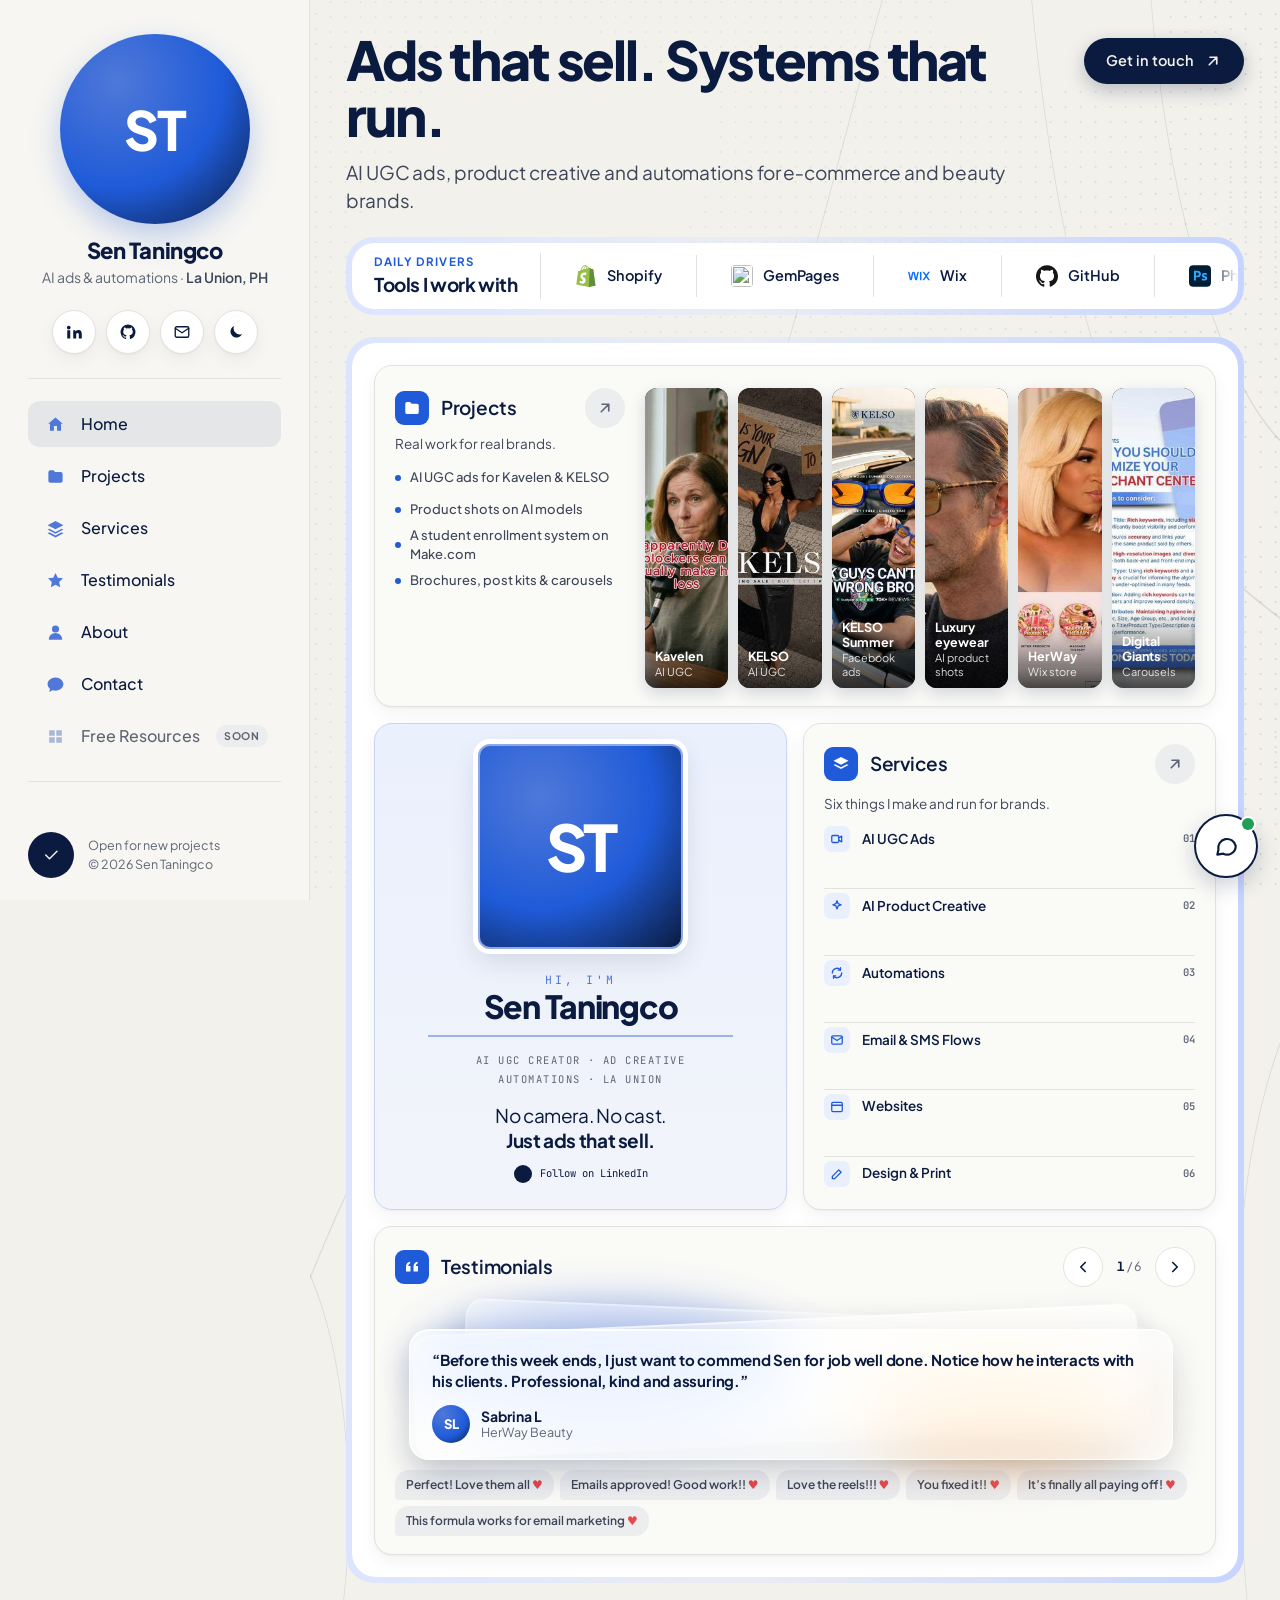
==== index.html @ 311e1f67 "Add About page with role-hat avatar - New about.html: story, five-role timeline, how I work, client " ====
<!doctype html>
<html lang="en">
<head>
  <meta charset="utf-8">
  <meta name="viewport" content="width=device-width, initial-scale=1, viewport-fit=cover">
  <title>Sen Taningco — Web Developer, Copywriter &amp; Ops for E‑commerce Brands</title>
  <meta name="description" content="Freelance web developer, copywriter and operations support in the Philippines. Shopify and Wix pages, the copy on them, and the emails, automations and systems behind them.">
  <meta property="og:title" content="Sen Taningco — Web Developer &amp; Copywriter">
  <meta property="og:description" content="The page, the words, and the systems behind them.">
  <meta property="og:type" content="website">
  <meta name="theme-color" content="#F2F1EC">
  <link rel="preconnect" href="https://fonts.googleapis.com">
  <link rel="preconnect" href="https://fonts.gstatic.com" crossorigin>
  <link href="https://fonts.googleapis.com/css2?family=Plus+Jakarta+Sans:wght@400;500;600;700;800&family=JetBrains+Mono:wght@500&display=swap" rel="stylesheet">
  <style>
    /* ================= Theme tokens ================= */
    :root {
      --bg: #F2F1EC;
      --panel: #F7F6F2;
      --card: #FAFAF7;
      --white: #FFFFFF;
      --ink: #0B1B3F;
      --body: #3D4659;
      --muted: #5F6676;
      --line: #E3E3DD;
      --chip: #ECEDEF;
      --accent: #1F5BD8;
      --accent-dark: #143E9E;
      --accent-soft: #E9EFFC;
      --glow-a: #DCE5FF;
      --glow-b: #C6D4FF;
      --green: #1E9E57;
      --deco: rgba(11,27,63,.10);
      --shadow: 0 1px 2px rgba(11,27,63,.04), 0 6px 18px rgba(11,27,63,.05);
      --font: 'Plus Jakarta Sans', system-ui, -apple-system, 'Segoe UI', sans-serif;
      --mono: 'JetBrains Mono', ui-monospace, monospace;
    }
    :root[data-theme="dark"] {
      --bg: #0D1118;
      --panel: #11161F;
      --card: #161C27;
      --white: #1B2230;
      --ink: #EEF2FA;
      --body: #C3CAD6;
      --muted: #98A0AE;
      --line: #262D3A;
      --chip: #212836;
      --accent: #6E95FF;
      --accent-dark: #A3BBFF;
      --accent-soft: #1A2440;
      --glow-a: #1A2340;
      --glow-b: #24305A;
      --deco: rgba(238,242,250,.07);
      --shadow: 0 1px 2px rgba(0,0,0,.3), 0 6px 18px rgba(0,0,0,.25);
    }
    * { box-sizing: border-box; }
    html, body { height: 100%; }
    body {
      margin: 0; background: var(--bg); color: var(--ink);
      font-family: var(--font); font-size: 14px; line-height: 1.5;
      -webkit-font-smoothing: antialiased;
    }
    a { color: var(--accent); }
    a:hover { color: var(--accent-dark); }
    h1, h2 { margin: 0; }
    button { font: inherit; color: inherit; }
    .i { width: 18px; height: 18px; flex: none; }

    /* ================= Shell ================= */
    .layout { display: grid; grid-template-columns: 310px minmax(0, 1fr); height: 100vh; height: 100dvh; }

    /* ---------- Side panel ---------- */
    .side {
      position: relative; z-index: 2; background: var(--panel); border-right: 1px solid var(--line);
      display: flex; flex-direction: column; padding: 34px 28px 22px; overflow-y: auto;
    }
    .me { text-align: center; }
    .avatar {
      width: 190px; height: 190px; margin: 0 auto 10px; border-radius: 50%; overflow: hidden;
      background: radial-gradient(circle at 50% 45%, var(--white) 0 55%, transparent 72%);
      display: grid; place-items: center; text-align: center; padding: 30px;
      font-size: 12px; color: var(--muted);
    }
    .avatar.empty { border: 1.5px dashed #B7BCC6; background: var(--accent-soft); }
    .avatar img { width: 100%; height: 100%; object-fit: contain; }
    .me .name { font-weight: 800; font-size: 22px; letter-spacing: -0.02em; }
    .me .handle { color: var(--muted); font-size: 14px; }
    .me .handle b { color: var(--body); font-weight: 600; }
    .socials { display: flex; justify-content: center; gap: 10px; margin: 22px 0 24px; }
    .icon-btn {
      width: 44px; height: 44px; border-radius: 50%; display: grid; place-items: center;
      background: var(--white); border: 1px solid var(--line); color: var(--ink); cursor: pointer;
      text-decoration: none; box-shadow: var(--shadow); transition: border-color .15s, transform .15s;
    }
    .icon-btn:hover { border-color: var(--accent); color: var(--accent); transform: translateY(-1px); }
    .nav { border-top: 1px solid var(--line); border-bottom: 1px solid var(--line); padding: 22px 0; display: flex; flex-direction: column; gap: 6px; }
    .nav a {
      display: flex; align-items: center; gap: 16px; min-height: 46px; padding: 0 18px;
      border-radius: 12px; color: var(--ink); text-decoration: none; font-weight: 500; font-size: 16px;
    }
    .nav a:hover { background: var(--chip); }
    .nav a[aria-current="page"] { background: #E5E6E8; }
    :root[data-theme="dark"] .nav a[aria-current="page"] { background: var(--chip); }
    .nav a .i { color: #4F78D9; width: 19px; height: 19px; }
    .side-foot { margin-top: auto; padding-top: 22px; display: flex; align-items: center; gap: 14px; font-size: 12.5px; color: var(--muted); }
    .side-foot .bubble { width: 46px; height: 46px; border-radius: 50%; background: var(--ink); color: var(--bg); display: grid; place-items: center; flex: none; }

    /* ---------- Main ---------- */
    .main {
      position: relative; min-width: 0; overflow: hidden;
      display: grid; grid-template-columns: minmax(0, 1fr); grid-template-rows: auto auto minmax(0, 1fr);
      row-gap: 22px; padding: 40px 64px 28px;
    }
    .deco { position: absolute; inset: 0; width: 100%; height: 100%; pointer-events: none; z-index: 0; }
    .deco path { fill: none; stroke: var(--deco); stroke-width: 1.2; }
    .main > *:not(.deco) { position: relative; z-index: 1; min-width: 0; }

    .top { display: flex; align-items: flex-start; justify-content: space-between; gap: 24px; }
    .top h1 { font-weight: 800; font-size: clamp(40px, 4.2vw, 66px); line-height: 1.04; letter-spacing: -0.04em; color: var(--ink); }
    .top p { margin: 14px 0 0; font-size: 19px; color: var(--body); letter-spacing: -0.005em; }
    .btn {
      display: inline-flex; align-items: center; gap: 10px; min-height: 46px; padding: 0 22px; flex: none; margin-top: 6px;
      border-radius: 999px; background: var(--ink); color: var(--bg); text-decoration: none; font-weight: 600; font-size: 14.5px;
      box-shadow: 0 6px 18px rgba(11,27,63,.25);
    }
    .btn:hover { background: var(--accent); color: #fff; }

    /* Glow frame used by tools strip + bento */
    .glow {
      border-radius: 28px; padding: 6px;
      background: linear-gradient(90deg, var(--glow-a) 0%, rgba(220,229,255,.35) 45%, var(--glow-b) 100%);
    }
    :root[data-theme="dark"] .glow { background: linear-gradient(90deg, var(--glow-a), var(--glow-b)); }

    /* Tools strip */
    .tools { display: flex; align-items: center; background: var(--white); border-radius: 22px; padding: 10px 0 10px 22px; min-width: 0; }
    .tools-label { flex: none; padding-right: 22px; border-right: 1px solid var(--line); }
    .tools-label small { display: block; font-size: 11.5px; font-weight: 700; letter-spacing: .1em; color: var(--accent); }
    .tools-label strong { font-size: 19px; font-weight: 700; letter-spacing: -0.02em; }
    .marquee { flex: 1; min-width: 0; overflow: hidden; mask-image: linear-gradient(90deg, transparent, #000 4%, #000 96%, transparent); }
    .track { display: flex; width: max-content; animation: slide 70s linear infinite; }
    .marquee:hover .track { animation-play-state: paused; }
    @keyframes slide { to { transform: translateX(-50%); } }
    .tool { display: flex; align-items: center; gap: 10px; padding: 10px 34px; border-right: 1px solid var(--line); font-weight: 600; font-size: 14.5px; white-space: nowrap; }
    .tool .logo { width: 22px; height: 22px; display: grid; place-items: center; flex: none; }
    .tool .logo svg, .tool .logo img { width: 22px; height: 22px; object-fit: contain; border-radius: 4px; }
    :root[data-theme="dark"] .tool .logo { background: #fff; border-radius: 6px; padding: 2px; }

    /* Bento */
    .bento-frame { min-height: 0; display: flex; }
    .bento-frame > .bento-in { flex: 1; min-height: 0; background: var(--white); border-radius: 24px; padding: 22px; }
    .bento {
      height: 100%; display: grid; gap: 16px;
      grid-template-columns: 0.92fr 1fr 1fr 1fr;
      grid-template-rows: minmax(0, 0.86fr) minmax(0, 1.14fr);
      grid-template-areas:
        "intro projects projects projects"
        "intro services clients  clients";
    }
    .card {
      min-height: 0; background: var(--card); border: 1px solid var(--line); border-radius: 18px;
      box-shadow: var(--shadow); padding: 20px 20px 18px; display: flex; flex-direction: column; overflow: hidden;
    }
    .card-head { display: flex; align-items: center; gap: 12px; }
    .card-head .ico { width: 34px; height: 34px; border-radius: 9px; background: var(--accent); color: #fff; display: grid; place-items: center; flex: none; }
    .card-head h2 { font-size: 19px; font-weight: 600; letter-spacing: -0.015em; }
    .card .sub { margin: 10px 0 0; color: var(--body); font-size: 13.5px; }

    /* Intro card */
    .intro {
      grid-area: intro; position: relative; align-items: center; justify-content: flex-end; text-align: center;
      background: linear-gradient(180deg, #EAF0FD 0%, #EEF2FB 55%, #F2F4FA 100%); border-color: #C9D5F2; padding-bottom: 26px;
    }
    :root[data-theme="dark"] .intro { background: linear-gradient(180deg, #19223A, #151B28); border-color: #2A3555; }
    .play {
      position: absolute; top: 16px; left: 16px; display: inline-flex; align-items: center; gap: 7px;
      background: #0B1B3F; color: #fff; border: 0; border-radius: 999px; padding: 7px 13px; font-size: 13px; font-weight: 700; cursor: pointer;
      box-shadow: 0 4px 12px rgba(11,27,63,.25);
    }
    .photo {
      width: min(66%, 205px); aspect-ratio: 1 / 1; margin: auto 0 22px; border-radius: 12px;
      border: 2px solid #8FA9E8; box-shadow: 0 0 0 5px #fff, 0 10px 28px rgba(11,27,63,.14);
      background: #E4E7EE; display: grid; place-items: center; padding: 12px; font-size: 12px; color: var(--muted); overflow: hidden;
    }
    .photo img { width: 100%; height: 100%; object-fit: cover; }
    .hi { font-family: var(--mono); font-size: 11.5px; letter-spacing: .28em; color: #4F78D9; }
    .intro .big { margin-top: 2px; font-weight: 800; font-size: clamp(28px, 2.5vw, 40px); letter-spacing: -0.04em; line-height: 1.05; }
    .rule { width: 82%; height: 2px; background: #9CB3EA; margin: 12px 0 14px; }
    .roles { font-family: var(--mono); font-size: 10.5px; letter-spacing: .14em; color: var(--muted); line-height: 1.8; }
    .tag { margin-top: 14px; font-size: 19px; line-height: 1.3; letter-spacing: -0.02em; }
    .tag b { font-weight: 700; }
    .sig { margin-top: 12px; display: flex; align-items: center; gap: 8px; font-family: var(--mono); font-size: 10.5px; color: var(--body); }
    .sig span { width: 18px; height: 18px; border-radius: 50%; background: var(--ink); }

    /* Projects */
    .projects { grid-area: projects; }
    .projects .row { flex: 1; min-height: 0; display: grid; grid-template-columns: minmax(0, 1fr) minmax(0, 1fr); gap: 20px; margin-top: 2px; }
    .stack { position: relative; min-height: 0; display: flex; flex-direction: column; gap: 8px; }
    .dots { display: flex; gap: 4px; }
    .dots i { width: 5px; height: 5px; border-radius: 50%; background: #CFD3DA; }
    .dots i.on { background: var(--accent); }
    .shot {
      flex: 1; min-height: 0; border-radius: 10px; overflow: hidden; display: grid; place-items: center; text-align: center;
      padding: 12px; font-size: 12px; box-shadow: 0 6px 18px rgba(11,27,63,.18);
      background: #0F1218; color: #A9B0BC;
    }
    .shot img { width: 100%; height: 100%; object-fit: cover; }
    .shot-under { height: 26px; border-radius: 8px; border: 1px solid var(--line); background: var(--white); }
    .proj-list { display: flex; flex-direction: column; gap: 7px; margin-top: 14px; }
    .proj-list span { display: flex; align-items: center; gap: 9px; font-size: 13px; font-weight: 500; color: var(--body); }
    .proj-list span::before { content: ""; width: 6px; height: 6px; border-radius: 50%; background: var(--accent); flex: none; }

    /* Creative (chips) */
    .creative { grid-area: creative; }
    .chips { margin: auto 0 4px; display: flex; flex-wrap: wrap; gap: 8px; }
    .chip { display: inline-flex; align-items: center; gap: 7px; padding: 7px 12px; border-radius: 999px; background: var(--white); border: 1px solid var(--line); font-size: 12.5px; font-weight: 600; box-shadow: var(--shadow); }
    .chip .d { width: 7px; height: 7px; border-radius: 50%; background: var(--green); }
    .chip .d.off { background: #B5BAC4; }

    /* Credentials */
    .creds { grid-area: creds; }
    .badge-wrap { flex: 1; min-height: 0; display: flex; flex-direction: column; align-items: center; justify-content: center; gap: 14px; }
    .medal {
      width: 112px; height: 112px; border-radius: 50%; background: var(--white);
      box-shadow: 0 0 0 1px var(--line), 0 10px 26px rgba(11,27,63,.12);
      display: grid; place-items: center; text-align: center; line-height: 1;
    }
    .medal-in { width: 74px; height: 74px; border-radius: 50%; display: grid; place-items: center; background: conic-gradient(#1F5BD8, #3FB6E8, #1F5BD8); color: #fff; }
    .medal-in strong { display: block; font-size: 24px; font-weight: 800; }
    .medal-in small { display: block; font-size: 8.5px; font-weight: 700; letter-spacing: .1em; margin-top: 3px; }
    .pill { display: inline-flex; align-items: center; gap: 8px; background: #0B1B3F; color: #fff; border-radius: 999px; padding: 7px 16px; font-size: 12.5px; font-weight: 700; }
    .pill::before { content: ""; width: 9px; height: 9px; border-radius: 50%; background: var(--accent); box-shadow: 0 0 0 2px #fff; }

    /* Services */
    .services { grid-area: services; }
    .svc { list-style: none; margin: 8px 0 0; padding: 0; flex: 1; min-height: 0; display: flex; flex-direction: column; justify-content: space-between; }
    .svc li { display: flex; align-items: center; gap: 12px; padding: 5px 0; border-top: 1px solid var(--line); font-weight: 600; font-size: 13.5px; }
    .svc li:first-child { border-top: 0; }
    .svc li .n { margin-left: auto; font-family: var(--mono); font-size: 10.5px; color: var(--muted); }
    .svc li .s { width: 26px; height: 26px; border-radius: 7px; background: var(--accent-soft); color: var(--accent); display: grid; place-items: center; flex: none; }
    .svc li .s svg { width: 14px; height: 14px; }

    /* Testimonials */
    .clients { grid-area: clients; }
    .t-list { margin-top: 12px; display: flex; flex-direction: column; gap: 10px; }
    .t { background: var(--white); border: 1px solid var(--line); border-radius: 12px; padding: 11px 13px; box-shadow: var(--shadow); }
    .t strong { display: flex; align-items: center; gap: 8px; font-size: 13.5px; }
    .t strong i { width: 18px; height: 18px; border-radius: 50%; background: var(--chip); font-style: normal; font-size: 10px; display: grid; place-items: center; color: var(--muted); }
    .t p { margin: 3px 0 0; font-size: 12.5px; color: var(--body); }
    .t em { display: block; margin-top: 3px; font-style: normal; font-size: 12px; font-weight: 600; color: var(--accent); }

    /* Floating chat bubble */
    .float {
      position: fixed; right: 22px; bottom: 22px; z-index: 5; width: 64px; height: 64px; border-radius: 50%;
      background: var(--white); border: 2px solid var(--ink); display: grid; place-items: center;
      font-size: 10px; color: var(--muted); text-decoration: none; box-shadow: 0 8px 22px rgba(11,27,63,.2);
    }
    .float::after { content: ""; position: absolute; top: 2px; right: 2px; width: 12px; height: 12px; border-radius: 50%; background: var(--green); box-shadow: 0 0 0 2px var(--white); }
    .float:hover { transform: translateY(-2px); }

    /* ================= Responsive ================= */
    @media (max-height: 820px), (max-width: 1280px) {
      .layout { height: auto; min-height: 100vh; }
      .side { position: sticky; top: 0; height: 100vh; }
      .main { overflow: visible; padding: 32px 36px 40px; }
      .bento { height: auto; grid-template-rows: auto auto; }
      .card { min-height: 280px; }
    }
    @media (max-width: 1280px) {
      .bento {
        grid-template-columns: repeat(2, minmax(0, 1fr));
        grid-template-areas: "projects projects" "intro services" "clients clients";
      }
    }
    @media (max-width: 860px) {
      .layout { grid-template-columns: minmax(0, 1fr); }
      .side { position: static; height: auto; border-right: 0; border-bottom: 1px solid var(--line); padding: 24px 16px; }
      .avatar { width: 130px; height: 130px; }
      .nav { flex-direction: row; overflow-x: auto; scrollbar-width: none; padding: 12px 0; }
      .nav a { flex: none; font-size: 14.5px; }
      .side-foot { display: none; }
      .main { padding: 24px 16px 100px; }
      .top { flex-direction: column; }
      .tools { flex-direction: column; align-items: stretch; padding: 14px; }
      .tools-label { border-right: 0; padding: 0 0 8px; }
      .bento-frame > .bento-in { padding: 12px; }
      .bento { grid-template-columns: minmax(0, 1fr); grid-template-areas: "intro" "projects" "services" "clients"; }
      .projects .row { grid-template-columns: minmax(0, 1fr); }
      .stack { height: 210px; }
    }
    @media (prefers-reduced-motion: reduce) {
      .track { animation: none; }
      .icon-btn, .float { transition: none; }
    }

    /* ---- Homepage refresh: monogram, real previews, real quotes ---- */
    .avatar.mono { display: grid; place-items: center; padding: 0; border: 0; font-size: 54px; font-weight: 800; letter-spacing: -0.04em; color: #fff;
      background: radial-gradient(circle at 30% 25%, #4F78D9, #1F5BD8 55%, #0B1B3F); box-shadow: 0 12px 30px rgba(31,91,216,.28); }
    .photo.mono { display: grid; place-items: center; padding: 0; background: radial-gradient(circle at 30% 25%, #4F78D9, #1F5BD8 55%, #0B1B3F); border-color: #8FA9E8; }
    .photo.mono span { font-size: clamp(54px, 5vw, 84px); font-weight: 800; letter-spacing: -0.05em; color: #fff; }
    .float { color: var(--ink); }
    .svc li { padding: 0; }
    .svc li a { display: flex; align-items: center; gap: 12px; width: 100%; min-height: 34px; color: inherit; text-decoration: none; }
    .svc li a:hover { color: var(--accent); }
    .services .card-head .card-go, .clients .card-head .card-go { margin-left: auto; }
    .q-rot { display: grid; flex: 1; margin-top: 12px; }
    .q { grid-area: 1 / 1; margin: 0; opacity: 0; transform: translateY(6px); transition: opacity .5s ease, transform .5s ease; pointer-events: none; }
    .q.is-on { opacity: 1; transform: none; pointer-events: auto; }
    .q p { margin: 0; font-size: clamp(15px, 1.15vw, 19px); font-weight: 700; line-height: 1.35; letter-spacing: -0.015em; color: var(--ink); }
    .q-foot { display: flex; align-items: center; justify-content: space-between; gap: 10px; margin-top: 8px; }
    .q-dots { display: flex; gap: 2px; }
    .qd { width: 24px; height: 24px; border: 0; padding: 0; background: none; cursor: pointer; display: grid; place-items: center; }
    .qd::before { content: ""; width: 7px; height: 7px; border-radius: 50%; background: #CFD3DA; transition: background .2s, width .2s; }
    .qd.on::before { width: 18px; border-radius: 4px; background: var(--accent); }
    .q-src { font-size: 11.5px; color: var(--muted); }
    .bubbles { display: flex; flex-wrap: wrap; gap: 6px; margin-top: 10px; }
    .bub { font-size: 12px; font-weight: 600; padding: 6px 11px; border-radius: 14px 14px 14px 4px; background: var(--chip); color: var(--body); }
    .bub::after { content: " ♥"; color: #E5484D; }
    .qd { width: 32px; height: 32px; }
    @media (max-width: 1024px), (pointer: coarse) { .proj-text .proj-list a { min-height: 40px !important; } }

    a.sig { text-decoration: none; color: inherit; }
    a.sig:hover { color: var(--accent); }
    /* ---- Nav: work-in-progress items ---- */
    .nav .wip { display: flex; align-items: center; gap: 16px; min-height: 46px; padding: 0 18px; border-radius: 12px; font-weight: 500; font-size: 16px; color: var(--muted); cursor: default; white-space: nowrap; }
    .nav .wip .i { color: #A9B6D6; width: 19px; height: 19px; }
    .nav .wip em { margin-left: auto; font-style: normal; font-size: 10.5px; font-weight: 700; letter-spacing: .06em; text-transform: uppercase; padding: 3px 8px; border-radius: 999px; background: var(--chip); color: var(--muted); }
    @media (max-width: 860px) { .nav .wip { flex: none; font-size: 14.5px; gap: 10px; } .nav .wip em { margin-left: 4px; } }

    /* ---- Testimonials: stacked glass panels ---- */
    .tstack { position: relative; flex: 1; margin-top: 14px; padding: 28px 22px 0 14px; isolation: isolate; }
    .tblob { position: absolute; z-index: -1; border-radius: 50%; filter: blur(24px); opacity: .7; pointer-events: none; transition: transform 1.2s cubic-bezier(.2,.7,.2,1); }
    .tblob.a { width: 46%; height: 70%; left: 4%; top: 6%; background: #4F78D9; }
    .tblob.b { width: 36%; height: 60%; right: 6%; bottom: 0; background: #F2A65A; }
    .tg-deck { display: grid; }
    .tg {
      grid-area: 1 / 1; margin: 0; display: flex; flex-direction: column; justify-content: space-between; gap: 14px;
      padding: 20px 22px 16px; border-radius: 20px;
      background: rgba(255,255,255,.58); -webkit-backdrop-filter: blur(16px) saturate(1.5); backdrop-filter: blur(16px) saturate(1.5);
      border: 1px solid rgba(255,255,255,.85); box-shadow: 0 1px 0 rgba(255,255,255,.9) inset, 0 14px 34px rgba(11,27,63,.14);
      transform-origin: 50% 100%; will-change: transform, opacity;
      transition: transform .7s cubic-bezier(.2,.75,.2,1), opacity .55s ease, filter .55s ease;
      opacity: 0; pointer-events: none; transform: translate(0, -46px) scale(.84);
    }
    .tg[data-pos="0"] { opacity: 1; pointer-events: auto; transform: none; z-index: 4; }
    .tg[data-pos="1"] { opacity: .9; transform: translate(-12px, -16px) rotate(-2.6deg) scale(.95); z-index: 3; filter: saturate(.9); }
    .tg[data-pos="2"] { opacity: .65; transform: translate(14px, -30px) rotate(2.4deg) scale(.9); z-index: 2; filter: saturate(.8); }
    .tg[data-pos="out"] { opacity: 0; transform: translate(70%, 18px) rotate(9deg) scale(.96); z-index: 5; }
    .tg[data-pos="in"]  { opacity: 0; transform: translate(-70%, 18px) rotate(-9deg) scale(.96); z-index: 5; transition: none; }
    .tg > * { transition: opacity .45s ease .15s; }
    .tg:not([data-pos="0"]) > * { opacity: 0; transition-delay: 0s; }
    .tg blockquote { margin: 0; }
    .tg blockquote p { margin: 0; font-size: clamp(15px, 1.12vw, 18.5px); font-weight: 700; line-height: 1.38; letter-spacing: -0.015em; color: var(--ink); }
    .tg figcaption { display: flex; align-items: center; gap: 11px; }
    .tg-av { width: 38px; height: 38px; border-radius: 50%; flex: none; display: grid; place-items: center; font-size: 13px; font-weight: 800; color: #fff; background: radial-gradient(circle at 30% 25%, #4F78D9, #1F5BD8 60%, #0B1B3F); }
    .tg-who { display: flex; flex-direction: column; line-height: 1.25; min-width: 0; }
    .tg-who b { font-size: 14px; color: var(--ink); }
    .tg-who span { font-size: 12.5px; color: var(--muted); }
    .tg-nav { display: flex; align-items: center; gap: 4px; margin-left: auto; }
    @media (min-width: 1281px) and (min-height: 821px) {
      .clients .bubbles { display: none; }
      .services .sub { display: none; }
      .services .svc { margin-top: 10px; }
      .svc li a { min-height: 32px; }
    }
    @media (max-width: 480px) { .tg-count { display: none; } .clients .card-head h2 { font-size: 19px; } }
    .tg-btn { width: 40px; height: 40px; border-radius: 50%; border: 1px solid var(--line); background: var(--white); color: var(--ink); display: grid; place-items: center; cursor: pointer; transition: background .2s, color .2s, border-color .2s; }
    .tg-btn:hover { background: var(--ink); color: var(--bg); border-color: var(--ink); }
    .tg-count { min-width: 44px; text-align: center; font-size: 12.5px; color: var(--muted); font-variant-numeric: tabular-nums; }
    .tg-count b { color: var(--ink); }
    :root[data-theme="dark"] .tg { background: rgba(32,39,54,.55); border-color: rgba(255,255,255,.12); box-shadow: 0 1px 0 rgba(255,255,255,.06) inset, 0 14px 34px rgba(0,0,0,.4); }
    :root[data-theme="dark"] .tblob { opacity: .4; }
    @media (max-width: 860px) { .tstack { padding: 28px 14px 4px 10px; } .tg { padding: 18px 18px 14px; } }
    @media (prefers-reduced-motion: reduce) { .tg, .tblob { transition: opacity .2s ease; } }

    /* Projects preview card */
    .proj-list a { display: flex; align-items: center; gap: 9px; min-height: 32px; font-size: 13px; font-weight: 500; color: var(--body); text-decoration: none; }
    .proj-list { gap: 0 !important; margin-top: 8px !important; }
    .card-go { width: 40px !important; height: 40px !important; }
    .proj-list a::before { content: ""; width: 6px; height: 6px; border-radius: 50%; background: var(--accent); flex: none; }
    .proj-list a:hover { color: var(--accent); }
    .card-go { margin-left: auto; width: 34px; height: 34px; border-radius: 50%; display: grid; place-items: center; color: var(--muted); background: var(--chip); }
    .card-go:hover { color: #fff; background: var(--accent); }
    a.shot { position: relative; text-decoration: none; }
    .shot .slide { position: absolute; inset: 0; display: grid; place-items: center; padding: 12px; text-align: center; opacity: 0; transition: opacity .5s ease; }
    .shot .slide.is-on { opacity: 1; }
    .shot .slide img { width: 100%; height: 100%; object-fit: cover; }
    .shot .slide:has(img) { padding: 0; }
    .projects .row { grid-template-columns: minmax(230px, .75fr) minmax(0, 2.25fr) !important; }
    .pv-strip { display: flex; gap: 10px; min-height: 0; height: 100%; }
    .proj-text .proj-list a { min-height: 32px !important; }
    @media (max-width: 1024px), (pointer: coarse) { .proj-text .proj-list a { min-height: 40px !important; } }
    .proj-text .sub { margin-top: 6px; }
    .pv-tile { position: relative; flex: 1 1 0; min-width: 0; border-radius: 12px; overflow: hidden; background: #0F1218; box-shadow: 0 6px 16px rgba(11,27,63,.16); transition: transform .25s ease, box-shadow .25s ease; }
    .pv-tile img { width: 100%; height: 100%; object-fit: cover; display: block; }
    .pv-tile span { position: absolute; left: 0; right: 0; bottom: 0; padding: 22px 10px 9px; font-size: 11px; color: rgba(255,255,255,.85); background: linear-gradient(transparent, rgba(0,0,0,.72)); line-height: 1.25; }
    .pv-tile b { display: block; font-size: 12.5px; color: #fff; }
    .pv-tile:hover { transform: translateY(-3px); box-shadow: 0 0 0 2px var(--accent), 0 10px 22px rgba(11,27,63,.22); }
    @media (max-width: 1280px) { .pv-strip { height: 300px; } }
    @media (max-width: 860px) {
      .projects .row { grid-template-columns: minmax(0, 1fr) !important; }
      .pv-strip { height: 240px; overflow-x: auto; scroll-snap-type: x mandatory; scrollbar-width: none; }
      .pv-tile { flex: 0 0 135px; scroll-snap-align: start; }
    }
  </style>
</head>
<body>
<canvas id="field" aria-hidden="true"></canvas>
<style>
  #field { position: fixed; inset: 0; width: 100vw; height: 100vh; z-index: 0; pointer-events: none; }
  .layout { position: relative; z-index: 1; }
</style>
<script>
  (function () {
    const cv = document.getElementById('field'); if (!cv) return;
    const ctx = cv.getContext('2d');
    const CH = ' .·:-=+*#%@';
    const CELL = 15, R = 240;                       // grid size and cursor reach (px)
    const reduce = matchMedia('(prefers-reduced-motion: reduce)').matches;
    let W = 0, H = 0, dpr = 1, cols = 0, rows = 0;
    let mx = -9999, my = -9999, tx = -9999, ty = -9999, energy = 0, target = 0, raf = 0, t = 0;
    const dark = () => document.documentElement.getAttribute('data-theme') === 'dark';
    function size() {
      dpr = Math.min(devicePixelRatio || 1, 2); W = innerWidth; H = innerHeight;
      cv.width = W * dpr; cv.height = H * dpr; ctx.setTransform(dpr, 0, 0, dpr, 0, 0);
      cols = Math.ceil(W / CELL) + 1; rows = Math.ceil(H / CELL) + 1; draw();
    }
    function draw() {
      ctx.clearRect(0, 0, W, H);
      ctx.font = '600 12px "JetBrains Mono", ui-monospace, monospace'; ctx.textAlign = 'center'; ctx.textBaseline = 'middle';
      const base = dark() ? '238,242,250' : '11,27,63', hot = dark() ? '110,149,255' : '31,91,216';
      for (let y = 0; y < rows; y++) for (let x = 0; x < cols; x++) {
        const px = x * CELL, py = y * CELL;
        // faint resting pattern: a slow diagonal wave, strongest toward the edges
        const wave = (Math.sin(x * .11 + y * .07 + t) * Math.cos(y * .09 - x * .04) + 1) / 2;
        const edge = Math.min(1, Math.abs(px - W / 2) / (W / 2)) ** 2;
        let lvl = wave * (.35 + edge) * 3.4, alpha = .05 + edge * .06, col = base;
        const dx = px - mx, dy = py - my, d = Math.hypot(dx, dy);
        if (energy > 0 && d < R) {
          const k = (1 - d / R) ** 1.6 * energy;
          lvl += k * 9; alpha += k * .6; col = hot;
        }
        const i = Math.min(CH.length - 1, Math.round(lvl));
        if (i <= 0) continue;
        // characters near the cursor are nudged away from it, like a ripple
        let ox = 0, oy = 0;
        if (energy > 0 && d < R && d > 0) { const push = (1 - d / R) * 9 * energy; ox = dx / d * push; oy = dy / d * push; }
        ctx.fillStyle = `rgba(${col},${Math.min(alpha, .7).toFixed(3)})`;
        ctx.fillText(CH[i], px + ox, py + oy);
      }
    }
    function loop() {
      mx += (tx - mx) * .18; my += (ty - my) * .18;
      energy += (target - energy) * .08; if (!reduce) t += .004;
      draw();
      if (Math.abs(target - energy) > .005 || Math.abs(tx - mx) > .5 || Math.abs(ty - my) > .5) raf = requestAnimationFrame(loop);
      else raf = 0;
    }
    function kick() { if (!raf) raf = requestAnimationFrame(loop); }
    addEventListener('pointermove', e => {
      if (e.pointerType !== 'mouse') return;
      if (mx < -999) { mx = e.clientX; my = e.clientY; }
      tx = e.clientX; ty = e.clientY; target = 1; kick();
    }, { passive: true });
    document.addEventListener('pointerleave', () => { target = 0; kick(); });
    addEventListener('blur', () => { target = 0; kick(); });
    // touch: a soft pulse where you tap, then it fades
    addEventListener('pointerdown', e => {
      if (e.pointerType === 'mouse' || reduce) return;
      mx = tx = e.clientX; my = ty = e.clientY; energy = 1; target = 0; kick();
    }, { passive: true });
    new MutationObserver(draw).observe(document.documentElement, { attributes: true, attributeFilter: ['data-theme'] });
    addEventListener('resize', size);
    size();
  })();
</script>

<div class="layout">

  <!-- ================= SIDE PANEL ================= -->
  <aside class="side">
    <div class="me">
      <!-- Swap for: <div class="avatar"><img src="images/avatar.png" alt="Illustrated portrait of Sen"></div> -->
      <div class="avatar mono" aria-hidden="true">ST</div>
      <div class="name">Sen Taningco</div>
      <div class="handle">AI ads &amp; automations · <b>La Union, PH</b></div>
    </div>

    <div class="socials">
      <a class="icon-btn" href="https://www.linkedin.com/in/sentaningco/" target="_blank" rel="noopener" aria-label="LinkedIn">
        <svg class="i" viewBox="0 0 24 24" fill="currentColor" aria-hidden="true"><path d="M4.98 3.5a2.5 2.5 0 1 1 0 5 2.5 2.5 0 0 1 0-5ZM3 9.75h4v11H3v-11Zm7 0h3.8v1.5h.05c.53-1 1.83-2.05 3.77-2.05 4.03 0 4.78 2.65 4.78 6.1v5.45h-4v-4.83c0-1.15-.02-2.63-1.6-2.63-1.6 0-1.85 1.25-1.85 2.55v4.91h-4v-11Z"/></svg>
      </a>
      <a class="icon-btn" href="https://github.com/meow-w11" target="_blank" rel="noopener" aria-label="GitHub">
        <svg class="i" viewBox="0 0 24 24" fill="currentColor" aria-hidden="true"><path d="M12 2a10 10 0 0 0-3.16 19.49c.5.09.68-.22.68-.48v-1.7c-2.78.6-3.37-1.34-3.37-1.34-.45-1.16-1.11-1.47-1.11-1.47-.91-.62.07-.6.07-.6 1 .07 1.53 1.03 1.53 1.03.9 1.52 2.34 1.08 2.91.83.09-.65.35-1.08.63-1.33-2.22-.25-4.55-1.11-4.55-4.94 0-1.09.39-1.98 1.03-2.68-.1-.25-.45-1.27.1-2.65 0 0 .84-.27 2.75 1.02a9.56 9.56 0 0 1 5 0c1.91-1.3 2.75-1.02 2.75-1.02.55 1.38.2 2.4.1 2.65.64.7 1.03 1.59 1.03 2.68 0 3.84-2.34 4.68-4.57 4.93.36.31.68.92.68 1.85v2.74c0 .27.18.58.69.48A10 10 0 0 0 12 2Z"/></svg>
      </a>
      <a class="icon-btn" href="mailto:sentngc@gmail.com?subject=Project%20inquiry%20from%20your%20portfolio" aria-label="Email">
        <svg class="i" viewBox="0 0 24 24" fill="none" stroke="currentColor" stroke-width="1.8" stroke-linecap="round" stroke-linejoin="round" aria-hidden="true"><rect x="3" y="5" width="18" height="14" rx="2"/><path d="m3 7 9 6 9-6"/></svg>
      </a>
      <button class="icon-btn" type="button" id="themeToggle" aria-label="Switch to dark mode">
        <svg class="i" viewBox="0 0 24 24" fill="currentColor" aria-hidden="true"><path d="M20 14.5A8 8 0 0 1 9.5 4a8 8 0 1 0 10.5 10.5Z"/></svg>
      </button>
    </div>

    <nav class="nav" aria-label="Main">
      <a href="./" aria-current="page"><svg class="i" viewBox="0 0 24 24" fill="currentColor" aria-hidden="true"><path d="M12 3.2 2.8 11H5v9h5v-6h4v6h5v-9h2.2L12 3.2Z"/></svg>Home</a>
      <a href="projects.html"><svg class="i" viewBox="0 0 24 24" fill="currentColor" aria-hidden="true"><path d="M3 6.5A2.5 2.5 0 0 1 5.5 4h4l2 2.2h7A2.5 2.5 0 0 1 21 8.7v8.8a2.5 2.5 0 0 1-2.5 2.5h-13A2.5 2.5 0 0 1 3 17.5v-11Z"/></svg>Projects</a>
      <a href="services.html"><svg class="i" viewBox="0 0 24 24" fill="currentColor" aria-hidden="true"><path d="M12 2.5 2 7.8l10 5.3 10-5.3-10-5.3Zm-7.7 9.7L2 13.4l10 5.3 10-5.3-2.3-1.2-7.7 4.1-7.7-4.1Zm0 4.6L2 18l10 5.3L22 18l-2.3-1.2-7.7 4.1-7.7-4.1Z"/></svg>Services</a>
      <a href="#clients"><svg class="i" viewBox="0 0 24 24" fill="currentColor" aria-hidden="true"><path d="m12 2.5 2.9 6 6.6.8-4.9 4.6 1.3 6.6L12 17.3l-5.9 3.2 1.3-6.6-4.9-4.6 6.6-.8 2.9-6Z"/></svg>Testimonials</a>
      <a href="about.html"><svg class="i" viewBox="0 0 24 24" fill="currentColor" aria-hidden="true"><circle cx="12" cy="7.5" r="4.5"/><path d="M3.5 21a8.5 8.5 0 0 1 17 0h-17Z"/></svg>About</a>
      <a href="mailto:sentngc@gmail.com?subject=Project%20inquiry%20from%20your%20portfolio"><svg class="i" viewBox="0 0 24 24" fill="currentColor" aria-hidden="true"><path d="M12 3C6.5 3 2 6.8 2 11.5c0 2.4 1.2 4.6 3.1 6.1L4 21.5l4.5-2.2c1.1.3 2.3.5 3.5.5 5.5 0 10-3.8 10-8.3S17.5 3 12 3Z"/></svg>Contact</a>
      <span class="wip" aria-disabled="true" title="Work in progress"><svg class="i" viewBox="0 0 24 24" fill="currentColor" aria-hidden="true"><path d="M4 4h7v7H4V4Zm9 0h7v7h-7V4ZM4 13h7v7H4v-7Zm9 0h7v7h-7v-7Z"/></svg>Free Resources<em>Soon</em></span>
    </nav>

    <div class="side-foot">
      <span class="bubble" aria-hidden="true"><svg class="i" viewBox="0 0 24 24" fill="none" stroke="currentColor" stroke-width="2" stroke-linecap="round" stroke-linejoin="round"><path d="M5 12l5 5L20 7"/></svg></span>
      <span>Open for new projects<br>© 2026 Sen Taningco</span>
    </div>
  </aside>

  <!-- ================= MAIN ================= -->
  <main class="main" id="about">
    <!-- decorative background lines -->
    <svg class="deco" viewBox="0 0 1600 920" preserveAspectRatio="none" aria-hidden="true">
      <path d="M-40 760 C 220 520, 420 520, 600 380 S 900 40, 980 -40"/>
      <path d="M1180 -40 C 1240 220, 1380 300, 1640 360"/>
      <path d="M1380 -40 C 1400 120, 1520 240, 1640 260"/>
      <path d="M1640 560 C 1520 640, 1500 760, 1560 960"/>
      <path d="M40 940 C 90 860, 60 740, -40 700"/>
    </svg>

    <div class="top">
      <div>
        <h1>Ads that sell. Systems that run.</h1>
        <p>AI UGC ads, product creative and automations for e‑commerce and beauty brands.</p>
      </div>
      <a class="btn" href="mailto:sentngc@gmail.com?subject=Project%20inquiry%20from%20your%20portfolio" id="contact">Get in touch
        <svg class="i" viewBox="0 0 24 24" fill="none" stroke="currentColor" stroke-width="2.2" stroke-linecap="round" stroke-linejoin="round" aria-hidden="true"><path d="M7 17 17 7M8 7h9v9"/></svg>
      </a>
    </div>

    <div class="glow">
      <div class="tools">
        <div class="tools-label"><small>DAILY DRIVERS</small><strong>Tools I work with</strong></div>
        <div class="marquee">
          <div class="track">
            <span class="tool"><span class="logo"><svg viewBox="0 0 256 292" aria-hidden="true"><path fill="#95bf46" d="M223.774 57.34c-.201-1.46-1.48-2.268-2.537-2.357a19614 19614 0 0 0-23.383-1.743s-15.507-15.395-17.209-17.099c-1.703-1.703-5.029-1.185-6.32-.805c-.19.056-3.388 1.043-8.678 2.68c-5.18-14.906-14.322-28.604-30.405-28.604c-.444 0-.901.018-1.358.044C129.31 3.407 123.644.779 118.75.779c-37.465 0-55.364 46.835-60.976 70.635c-14.558 4.511-24.9 7.718-26.221 8.133c-8.126 2.549-8.383 2.805-9.45 10.462C21.3 95.806.038 260.235.038 260.235l165.678 31.042l89.77-19.42S223.973 58.8 223.775 57.34M156.49 40.848l-14.019 4.339c.005-.988.01-1.96.01-3.023c0-9.264-1.286-16.723-3.349-22.636c8.287 1.04 13.806 10.469 17.358 21.32m-27.638-19.483c2.304 5.773 3.802 14.058 3.802 25.238c0 .572-.005 1.095-.01 1.624c-9.117 2.824-19.024 5.89-28.953 8.966c5.575-21.516 16.025-31.908 25.161-35.828m-11.131-10.537c1.617 0 3.246.549 4.805 1.622c-12.007 5.65-24.877 19.88-30.312 48.297l-22.886 7.088C75.694 46.16 90.81 10.828 117.72 10.828"/><path fill="#5e8e3e" d="M221.237 54.983a19614 19614 0 0 0-23.383-1.743s-15.507-15.395-17.209-17.099c-.637-.634-1.496-.959-2.394-1.099l-12.527 256.233l89.762-19.418S223.972 58.8 223.774 57.34c-.201-1.46-1.48-2.268-2.537-2.357"/><path fill="#fff" d="m135.242 104.585l-11.069 32.926s-9.698-5.176-21.586-5.176c-17.428 0-18.305 10.937-18.305 13.693c0 15.038 39.2 20.8 39.2 56.024c0 27.713-17.577 45.558-41.277 45.558c-28.44 0-42.984-17.7-42.984-17.7l7.615-25.16s14.95 12.835 27.565 12.835c8.243 0 11.596-6.49 11.596-11.232c0-19.616-32.16-20.491-32.16-52.724c0-27.129 19.472-53.382 58.778-53.382c15.145 0 22.627 4.338 22.627 4.338"/></svg></span>Shopify</span>
            <span class="tool"><span class="logo"><img src="https://www.google.com/s2/favicons?domain=gempages.net&amp;sz=64" alt="" width="22" height="22" loading="lazy"></span>GemPages</span>
            <span class="tool"><span class="logo"><svg viewBox="0 0 24 24" aria-hidden="true"><path fill="#0C6EFC" d="m0 7.354l2.113 9.292h.801a1.54 1.54 0 0 0 1.506-1.218l1.351-6.34a.17.17 0 0 1 .167-.137c.08 0 .15.058.167.137l1.352 6.34a1.54 1.54 0 0 0 1.506 1.218h.805l2.113-9.292h-.565c-.62 0-1.159.43-1.296 1.035l-1.26 5.545l-1.106-5.176a1.76 1.76 0 0 0-2.19-1.324c-.639.176-1.113.716-1.251 1.365l-1.094 5.127l-1.26-5.537A1.33 1.33 0 0 0 .563 7.354zm13.992 0a.95.95 0 0 0-.951.95v8.342h.635a.95.95 0 0 0 .951-.95V7.353h-.635zm1.778 0l3.158 4.66l-3.14 4.632h1.325c.368 0 .712-.181.918-.486l1.756-2.59a.12.12 0 0 1 .197 0l1.754 2.59c.206.305.55.486.918.486h1.326l-3.14-4.632L24 7.354h-1.326c-.368 0-.712.181-.918.486l-1.772 2.617a.12.12 0 0 1-.197 0L18.014 7.84a1.11 1.11 0 0 0-.918-.486z"/></svg></span>Wix</span>
            <span class="tool"><span class="logo"><svg viewBox="0 0 256 250" aria-hidden="true"><path fill="#161614" d="M128.001 0C57.317 0 0 57.307 0 128.001c0 56.554 36.676 104.535 87.535 121.46c6.397 1.185 8.746-2.777 8.746-6.158c0-3.052-.12-13.135-.174-23.83c-35.61 7.742-43.124-15.103-43.124-15.103c-5.823-14.795-14.213-18.73-14.213-18.73c-11.613-7.944.876-7.78.876-7.78c12.853.902 19.621 13.19 19.621 13.19c11.417 19.568 29.945 13.911 37.249 10.64c1.149-8.272 4.466-13.92 8.127-17.116c-28.431-3.236-58.318-14.212-58.318-63.258c0-13.975 5-25.394 13.188-34.358c-1.329-3.224-5.71-16.242 1.24-33.874c0 0 10.749-3.44 35.21 13.121c10.21-2.836 21.16-4.258 32.038-4.307c10.878.049 21.837 1.47 32.066 4.307c24.431-16.56 35.165-13.12 35.165-13.12c6.967 17.63 2.584 30.65 1.255 33.873c8.207 8.964 13.173 20.383 13.173 34.358c0 49.163-29.944 59.988-58.447 63.157c4.591 3.972 8.682 11.762 8.682 23.704c0 17.126-.148 30.91-.148 35.126c0 3.407 2.304 7.398 8.792 6.14C219.37 232.5 256 184.537 256 128.002C256 57.307 198.691 0 128.001 0m-80.06 182.34c-.282.636-1.283.827-2.194.39c-.929-.417-1.45-1.284-1.15-1.922c.276-.655 1.279-.838 2.205-.399c.93.418 1.46 1.293 1.139 1.931m6.296 5.618c-.61.566-1.804.303-2.614-.591c-.837-.892-.994-2.086-.375-2.66c.63-.566 1.787-.301 2.626.591c.838.903 1 2.088.363 2.66m4.32 7.188c-.785.545-2.067.034-2.86-1.104c-.784-1.138-.784-2.503.017-3.05c.795-.547 2.058-.055 2.861 1.075c.782 1.157.782 2.522-.019 3.08m7.304 8.325c-.701.774-2.196.566-3.29-.49c-1.119-1.032-1.43-2.496-.726-3.27c.71-.776 2.213-.558 3.315.49c1.11 1.03 1.45 2.505.701 3.27m9.442 2.81c-.31 1.003-1.75 1.459-3.199 1.033c-1.448-.439-2.395-1.613-2.103-2.626c.301-1.01 1.747-1.484 3.207-1.028c1.446.436 2.396 1.602 2.095 2.622m10.744 1.193c.036 1.055-1.193 1.93-2.715 1.95c-1.53.034-2.769-.82-2.786-1.86c0-1.065 1.202-1.932 2.733-1.958c1.522-.03 2.768.818 2.768 1.868m10.555-.405c.182 1.03-.875 2.088-2.387 2.37c-1.485.271-2.861-.365-3.05-1.386c-.184-1.056.893-2.114 2.376-2.387c1.514-.263 2.868.356 3.061 1.403"/></svg></span>GitHub</span>
            <span class="tool"><span class="logo"><svg viewBox="0 0 256 250" aria-hidden="true"><rect width="256" height="249.6" fill="#001e36" rx="42.5"/><path fill="#31a8ff" d="M57.644 175.035V65.297q0-1.201 1.031-1.202l1.087-.003l1.858-.02l2.582-.051l8.65-.183l9.275-.172q4.893-.085 9.702-.086q13.05 0 21.982 3.263a38.1 38.1 0 0 1 14.34 8.758a33.6 33.6 0 0 1 7.814 12.108a40.2 40.2 0 0 1 2.405 13.824q0 13.741-6.355 22.669a35.9 35.9 0 0 1-16.6 12.756l-.573.21c-6.973 2.601-14.695 3.541-23.164 3.6l-1.316.004l-1.953-.01l-.985-.014l-1.098-.026l-.662-.026l-.402-.021l-.989-.036l-1.209-.025l-1.82-.013l-.405-.001v34.263a1.366 1.366 0 0 1-1.546 1.546H58.847q-1.204.001-1.203-1.374M80.84 84.703v35.792q2.23.173 4.12.172h5.668a40.3 40.3 0 0 0 11.533-1.727l.746-.233a18.5 18.5 0 0 0 8.759-5.668q3.228-3.807 3.344-10.492l.005-.499c.09-3.322-.774-6.6-2.491-9.445a16 16 0 0 0-7.47-6.097a31.8 31.8 0 0 0-12.537-2.146l-2.178.006l-1.374.012l-1.311.017l-1.85.036l-1.35.038l-.701.026l-.937.044l-.798.049l-.455.036l-.393.038l-.173.02zm123.93 29.284a40.2 40.2 0 0 0-9.458-3.442l-.76-.164a54.3 54.3 0 0 0-11.009-1.363l-.926-.011a22.2 22.2 0 0 0-6.44.773a5.8 5.8 0 0 0-3.35 2.146a5.4 5.4 0 0 0-.858 2.92a4.56 4.56 0 0 0 1.03 2.747a11.7 11.7 0 0 0 3.235 2.637l.372.197a72 72 0 0 0 7.556 3.52a75 75 0 0 1 16.4 7.814a24.94 24.94 0 0 1 8.416 8.845a23.6 23.6 0 0 1 2.49 10.99a24.7 24.7 0 0 1-4.122 14.169a27.1 27.1 0 0 1-11.936 9.53q-7.556 3.32-18.557 3.432l-.762.004a70 70 0 0 1-13.556-1.188l-.956-.186a46.3 46.3 0 0 1-10.905-3.435a2.22 2.22 0 0 1-1.202-1.89v-18.718a1.01 1.01 0 0 1 .43-.945a.83.83 0 0 1 .944.086a45.9 45.9 0 0 0 13.223 5.238a54.5 54.5 0 0 0 12.537 1.632q6.009 0 8.844-1.546a4.86 4.86 0 0 0 2.834-4.465q0-2.23-2.576-4.293q-1.08-.864-3.097-1.88l-.643-.316l-.686-.323l-.36-.164l-.754-.334l-.393-.17l-.82-.344l-.427-.175l-.886-.355l-.46-.18l-.953-.367l-.997-.373a63 63 0 0 1-15.199-7.728a26.2 26.2 0 0 1-8.071-9.016a23.7 23.7 0 0 1-2.49-10.905a24.6 24.6 0 0 1 3.606-12.88c2.7-4.27 6.576-7.67 11.163-9.788q7.555-3.776 18.89-3.779a83.6 83.6 0 0 1 13.224.945a34.7 34.7 0 0 1 9.206 2.49c.473.136.854.485 1.03.945c.117.419.174.852.172 1.288v17.345c.025.41-.172.803-.515 1.03a1.66 1.66 0 0 1-1.478 0"/></svg></span>Photoshop</span>
            <span class="tool"><span class="logo"><svg viewBox="0 0 256 250" aria-hidden="true"><rect width="256" height="249.6" fill="#300" rx="42.5"/><path fill="#ff9a00" d="M124.054 149.79h-39.67l-8.072 25.073a2.02 2.02 0 0 1-2.061 1.546H54.158q-1.718 0-1.202-1.89l34.347-98.918q.515-1.545 1.03-3.52c.45-2.292.68-4.62.687-6.955a1.063 1.063 0 0 1 1.202-1.203h27.306q1.2 0 1.374.86l38.983 109.908q.515 1.72-1.03 1.718h-22.326a1.59 1.59 0 0 1-1.717-1.202zm-33.488-21.638H117.7l-.387-1.277l-.621-2.022l-.443-1.42l-.707-2.236l-1.503-4.707l-1.322-4.173l-3.433-10.87a334 334 0 0 1-2.46-8.138l-.628-2.21l-.734-2.613l-1.12-4.05l-.21-.763h-.171a139 139 0 0 1-3.136 12.23l-2.548 8.196l-1.402 4.528l-1.415 4.584q-.383 1.242-.765 2.456l-.76 2.398l-.756 2.342l-.752 2.284l-.748 2.227q-.372 1.1-.743 2.17zm90.501-46.025a12.46 12.46 0 0 1-9.445-3.778a13.6 13.6 0 0 1-3.607-9.789a12.6 12.6 0 0 1 3.864-9.53a13.27 13.27 0 0 1 9.165-3.697l.366.004q6.183 0 9.704 3.692a13.26 13.26 0 0 1 3.52 9.531a13.4 13.4 0 0 1-3.692 9.79a13.18 13.18 0 0 1-9.508 3.79zm-11.85 92.564V92.603q-.001-1.546 1.374-1.546h21.124q1.373 0 1.374 1.546v82.088q0 1.72-1.374 1.718h-20.952q-1.464 0-1.541-1.542z"/></svg></span>Illustrator</span>
            <span class="tool"><span class="logo"><svg viewBox="0 0 24 24" aria-hidden="true"><path fill="#00C4CC" d="M12 0C5.373 0 0 5.373 0 12s5.373 12 12 12s12-5.373 12-12S18.627 0 12 0M6.962 7.68c.754 0 1.337.549 1.405 1.2c.069.583-.171 1.097-.822 1.406c-.343.171-.48.172-.549.069c-.034-.069 0-.137.069-.206c.617-.514.617-.926.548-1.508c-.034-.378-.308-.618-.583-.618c-1.2 0-2.914 2.674-2.674 4.629c.103.754.549 1.646 1.509 1.646c.308 0 .65-.103.96-.24c.5-.264.799-.47 1.097-.8c-.073-.885.704-2.046 1.851-2.046c.515 0 .926.205.96.583c.068.514-.377.582-.514.582s-.378-.034-.378-.17c-.034-.138.309-.07.275-.378c-.035-.206-.24-.274-.446-.274c-.72 0-1.131.994-1.029 1.611c.035.275.172.549.447.549c.205 0 .514-.31.617-.755c.068-.308.343-.514.583-.514c.102 0 .17.034.205.171v.138c-.034.137-.137.548-.102.651c0 .069.034.171.17.171c.092 0 .436-.18.777-.459c.117-.59.253-1.298.253-1.357c.034-.24.137-.48.617-.48c.103 0 .171.034.205.171v.138l-.136.617c.445-.583 1.097-.994 1.508-.994c.172 0 .309.102.309.274c0 .103 0 .274-.069.446c-.137.377-.309.96-.412 1.474c0 .137.035.274.207.274s.685-.206 1.096-.754l.007-.004c-.002-.068-.007-.134-.007-.202c0-.411.035-.754.104-.994c.068-.274.411-.514.617-.514c.103 0 .205.069.205.171c0 .035 0 .103-.034.137c-.137.446-.24.857-.24 1.269c0 .24.034.582.102.788c0 .034.035.069.07.069c.068 0 .548-.445.89-1.028c-.308-.206-.48-.549-.48-.96c0-.72.446-1.097.858-1.097c.343 0 .617.24.617.72c0 .308-.103.65-.274.96h.102a.77.77 0 0 0 .584-.24a.3.3 0 0 1 .134-.117c.335-.425.83-.74 1.41-.74c.48 0 .924.205.959.582c.068.515-.378.618-.515.618l-.002-.002c-.138 0-.377-.035-.377-.172s.309-.068.274-.376c-.034-.206-.24-.275-.446-.275c-.686 0-1.13.891-1.028 1.611c.034.275.171.583.445.583c.206 0 .515-.308.652-.754c.068-.274.343-.514.583-.514c.103 0 .17.034.205.171c0 .069 0 .206-.137.652c-.17.308-.171.48-.137.617c.034.274.171.48.309.583c.034.034.068.102.068.102c0 .069-.034.138-.137.138c-.034 0-.068 0-.103-.035c-.514-.205-.72-.548-.789-.891c-.205.24-.445.377-.72.377c-.445 0-.89-.411-.96-.926a1.6 1.6 0 0 1 .075-.649c-.203.13-.422.203-.623.203h-.17c-.447.652-.927 1.098-1.27 1.303a.9.9 0 0 1-.377.104c-.068 0-.171-.035-.205-.104c-.095-.152-.156-.392-.193-.667c-.481.527-1.145.805-1.453.805c-.343 0-.548-.206-.582-.55v-.376c.102-.754.377-1.2.377-1.337a.074.074 0 0 0-.069-.07c-.24 0-1.028.824-1.166 1.373l-.103.445c-.068.309-.377.515-.582.515c-.103 0-.172-.035-.206-.172v-.137l.046-.233c-.435.31-.87.508-1.075.508c-.308 0-.48-.172-.514-.412c-.206.274-.445.412-.754.412c-.352 0-.696-.24-.862-.593c-.244.275-.523.553-.852.764c-.48.309-1.028.549-1.68.549c-.582 0-1.097-.309-1.371-.583c-.412-.377-.651-.96-.686-1.509c-.205-1.68.823-3.84 2.4-4.8c.378-.205.755-.343 1.132-.343m9.77 3.291c-.104 0-.172.172-.172.343c0 .274.137.583.309.755a1.7 1.7 0 0 0 .102-.583c0-.343-.137-.515-.24-.515z"/></svg></span>Canva</span>
            <span class="tool"><span class="logo"><svg viewBox="0 0 24 24" aria-hidden="true"><path fill="#233A51" d="M17.621 0L5.977.004c-1.37 0-2.756.345-3.762 1.11a4.9 4.9 0 0 0-1.61 2.003C.233 3.93 0 5.02 0 5.951l.012 12.2c.002 1.604.479 3.057 1.461 4.112c.984 1.056 2.462 1.683 4.331 1.691L16.856 24c1.26.005 3.095-.036 4.303-.714c1.075-.605 2.025-1.556 2.497-2.984c.278-.84.345-2.084.344-3.147l-.021-11.13c-.002-.888-.15-2.023-.547-2.934c-.425-.976-1.181-1.815-2.322-2.425C20.353.26 19.123 0 17.622 0zm0 .93c1.378 0 2.538.295 3.04.565c.977.523 1.544 1.166 1.889 1.96c.315.721.47 1.793.473 2.572l.018 11.13c.002 1.013-.097 2.257-.298 2.86c-.396 1.202-1.146 1.946-2.063 2.462c-.814.457-2.612.593-3.82.588l-11.05-.044c-1.657-.007-2.832-.534-3.626-1.386c-.792-.851-1.212-2.06-1.212-3.485L.999 5.95c0-.829.196-1.827.474-2.437c.345-.757.75-1.207 1.365-1.674C3.585 1.27 4.868.97 6.08.97zm-5.66 3.423c-1.976.089-3.204 1.658-3.214 3.29c.019 1.443 1.635 3.481 2.884 4.53c.12.099.154.109.33.18c.062.025.198-.047.327-.135c.36-.245.993-.947 1.648-1.738a7.7 7.7 0 0 0 1.031-1.683c.409-.89.261-1.599.235-1.888a4 4 0 0 0-.99-1.692a3.36 3.36 0 0 0-2.251-.864m4.172 7.922a10.2 10.2 0 0 0-3.244.61c-.15.058-.26.1-.374.17c-.057.036-.11.135-.105.292c.017.433.29 1.278.624 2.27c.384 1.135 1.066 2.27 1.844 2.74a3.23 3.23 0 0 0 2.53.342c.832-.243 1.595-.868 1.962-1.546c.986-1.818.19-3.548-1.121-4.417c-.447-.296-1.133-.445-1.89-.46zm-8.432.038a6 6 0 0 0-.752.047c-.596.078-.932.273-1.29.51a3.18 3.18 0 0 0-1.365 1.979c-.075.552-.086 1.053.033 1.507c.433 1.389 1.326 2.222 2.847 2.452c.636.028 1.37-.063 1.99-.45c1.269-.782 2.08-3.17 2.412-4.742c.053-.176.035-.357-.013-.42c-.005-.067-.044-.113-.19-.183c-.398-.192-1.32-.417-2.375-.6a7.7 7.7 0 0 0-1.297-.1"/></svg></span>DaVinci Resolve</span>
            <span class="tool"><span class="logo"><img src="https://www.google.com/s2/favicons?domain=capcut.com&amp;sz=64" alt="" width="22" height="22" loading="lazy"></span>CapCut</span>
            <span class="tool"><span class="logo"><img src="https://www.google.com/s2/favicons?domain=higgsfield.ai&amp;sz=64" alt="" width="22" height="22" loading="lazy"></span>Higgsfield</span>
            <span class="tool"><span class="logo"><img src="https://www.google.com/s2/favicons?domain=artlist.io&amp;sz=64" alt="" width="22" height="22" loading="lazy"></span>Artlist</span>
            <span class="tool"><span class="logo"><img src="https://www.google.com/s2/favicons?domain=klaviyo.com&amp;sz=64" alt="" width="22" height="22" loading="lazy"></span>Klaviyo</span>
            <span class="tool"><span class="logo"><svg viewBox="0 0 256 291" aria-hidden="true"><path fill="#59473d" d="M243.813 261.514q-.689.454-1.428.454q-1.096 0-1.897-.783q-.803-.786-.803-2.058q0-1.191.692-2.027q.69-.837 1.89-.837q.766 0 1.327.315q.916.513 1.138 1.79l-1.229-.019q-.11-.593-.47-.797q-.301-.191-.66-.19q-.543.001-.89.446q-.345.448-.345 1.347q-.001.894.382 1.298q.382.405.917.404q.49 0 .743-.267q.251-.268.323-.673h1.195q-.194 1.14-.885 1.597m-4.375-5.191q-1.152 1.176-1.151 2.79q0 1.675 1.171 2.841q1.165 1.173 2.81 1.172q1.642 0 2.803-1.177a3.9 3.9 0 0 0 1.163-2.836q0-1.606-1.157-2.79q-1.166-1.203-2.81-1.203q-1.657 0-2.83 1.203m6.201 6.247q-1.404 1.358-3.371 1.358q-2.033 0-3.423-1.391q-1.395-1.391-1.394-3.424q.001-2.111 1.503-3.508q1.412-1.309 3.314-1.308q1.994 0 3.404 1.413q1.412 1.41 1.413 3.403q0 2.052-1.446 3.457m10.296-51.701a16 16 0 0 0-.115-1.377a7 7 0 0 0-.16-.85a12.5 12.5 0 0 0-.483-1.888l-.005-.011a10.9 10.9 0 0 0-2.014-3.49a10.5 10.5 0 0 0-2.985-2.38l-.035-.02a11.6 11.6 0 0 0-3.228-1.108c-.295-.053-.569-.08-.843-.112c1.28-5.483-.322-9.67-1.357-11.627c.08-.078.164-.155.24-.229c1.367-1.32 2.528-2.582 3.506-3.85l.184-.254a12.2 12.2 0 0 0 1.636-3.344a13 13 0 0 0 .505-2.488l.01.001l.007-.045l.005-.107l.032-.232h-.019l.014-.26h.007l.003-.156q.01-.23.01-.482c.008-.31.006-.632-.01-.986c-.075-1.698-.382-3.906-1.497-6.296a14.4 14.4 0 0 0-2.352-3.55a14.7 14.7 0 0 0-3.755-2.982l.008.004c-.106-.06-.19-.117-.288-.174c-3.037-4.472-6.506-7.938-9.582-10.568a73 73 0 0 0-4.354-3.43c-1.257-.923-2.317-1.653-2.907-2.09l.006.003c-1.353-.992-2.359-1.589-2.84-1.86c-1.11-.674-1.933-1.212-2.431-1.588a5 5 0 0 1-.649-.559l-.037-.049c-.007-.01-.05-.094-.108-.393c-.062-.299-.129-.81-.158-1.548q-.077-1.739.116-5.105c.202-3.61.613-8.59 1.037-15.34c.14-2.147.16-4.17.082-6.076c-.127-3.056-.522-5.824-1.161-8.334l-.002-.014c-.14-.57-.304-1.13-.475-1.683l-.003-.005l-.003-.007c-.129-.412-.242-.723-.312-.921l.005.011a31 31 0 0 0-.41-1.1l-.005-.015c-.073-.18-.165-.411-.287-.699l-.003-.007l-.002-.004a23 23 0 0 0-.828-1.758l-.089-.168l-.166-.298l-.119-.2a28 28 0 0 0-1.947-2.796a47 47 0 0 0-1.929-6.458c-.879-2.297-2.057-4.846-3.732-7.36a27 27 0 0 0-1.966-2.564l.24-.25c.339-.354 8.385-8.78 14.686-19.715c11.742-20.382 7.833-32.843 2.489-39.707l-.152-.192l-.16-.18c-5.154-5.728-12.162-9.18-20.832-10.256c-17.955-2.233-38.259 6.577-43.583 9.083l-9.677-10.69l-.037-.04a18.4 18.4 0 0 0-2.824-2.519a20 20 0 0 0-3.276-1.91c-2.313-1.074-4.85-1.745-7.55-2.081c-5.417-.667-11.497-.02-18.111 1.676c-9.912 2.557-21.044 7.509-32.68 14.489c-11.63 6.982-23.75 16.001-35.517 26.734c-14.38 13.114-26.257 26.98-34.911 40.14c-4.324 6.581-7.845 12.987-10.461 19.063c-2.611 6.08-4.328 11.827-4.99 17.145c-.48 3.865-.403 7.517.373 10.884a21.3 21.3 0 0 0 1.449 4.228a18.7 18.7 0 0 0 3.123 4.733l.032.034l11.26 11.794l-.065.112c-.122.213-.236.429-.356.645c-.173.32-.348.639-.515.962q-.168.332-.327.665c-.161.33-.318.657-.47.992q-.155.334-.299.676q-.222.506-.427 1.024l-.268.681c-.131.348-.256.705-.381 1.057q-.119.345-.232.69c-.118.36-.226.724-.335 1.09c-.03.102-.064.2-.093.302q-.055.194-.106.389c-.105.374-.197.753-.29 1.132c-.054.226-.113.454-.166.684l-.105.5c-.049.233-.091.467-.138.704c-.04.212-.087.425-.123.639c-.084.476-.153.96-.22 1.44c-.018.143-.045.282-.062.425l-.005.04l-.011.13c-.038.313-.065.63-.099.95q-.07.744-.113 1.498q-.022.331-.036.668c-.007.173-.02.343-.026.517c-.01.35-.005.705-.007 1.062q-.002.316 0 .64c.002.127-.002.253 0 .38v.073q.012.343.021.683c.012.252.035.497.05.745c.011.185.016.37.027.552c.016.164.024.287.035.393c.02.233.043.47.068.701c.024.268.053.554.093.88l.003.028v-.005l.044.313q.056.398.118.792c.032.237.074.501.128.833l.066.34l.093.475l.003.012l.004.022l.043.202c.04.218.095.492.179.867l.06.252l.137.543l.059.242c.02.08.04.152.067.265l.058.223l.05.186l.044.169l.065.22l.061.229c.054.179.113.355.167.534c.065.208.147.485.268.856l-.02-.06l.023.07c.028.088.051.146.077.22c.108.309.194.545.237.667l.007.014v.002q.103.304.323.883l.002.006l.002.009l-.002-.01l.012.036l-.005-.017l.065.159c.093.237.168.42.23.561l.072.18l.012.03a40 40 0 0 0 .35.826l-.007-.015l.08.172c.075.165.143.32.206.446q.09.185.153.32l-.006-.014l.008.019l.007.015l-.007-.015c.095.197.209.45.369.766l.012.03l.01.016l.067.132c.068.13.133.256.192.365c.082.157.157.29.215.403l.012.026c.087.157.208.389.372.686l.011.02l.012.022l.068.114q.102.181.194.337c.106.178.204.337.28.47l.024.037l.005.011q.118.196.374.611l.016.026l.05.08q.127.2.241.376c.124.182.233.348.327.49l-.016-.024c.103.151.243.367.435.639l.015.023l.009.017l-.017-.029l.02.03l.015.022l-.005-.004l.007.01l.003.002q.136.192.274.383q.191.267.355.484l-.007-.01q.154.21.387.52l.034.044q.176.227.34.434q.214.267.404.5l.043.054c.086.105.187.23.323.389l.06.072l-.002.001l.02.025l.036.038c.203.238.386.443.569.647l.194.223l.002.003l.008.008l.015.015l-.005-.003q.135.152.34.373l.044.049v.003l.008.006l.027.027l-.007-.006c.22.238.436.457.653.678c.09.09.178.19.269.277l.01.01l.322.325l.033.03l.097.101c.261.256.534.502.804.751l.062.062l.018.014l.006.006l.01.01c.07.061.18.164.341.309l.017.018q.52.46 1.04.892l.02.017l.196.162l.133.109l-.004-.005l.2.159q.44.353.857.672l.078.062l.036.026l.227.17l.054.042l.042.029q.119.086.244.173q.367.265.737.521l.208.146l.024.017l.257.175l.011.005l.131.084c.25.169.518.335.782.505c.14.089.266.173.411.261l.225.137l.127.074l.083.05q.621.371 1.155.666l.034.017l.22.12l.016.012q.736.39 1.398.72l.076.036l.241.116l.002-.003c.239.116.47.216.707.322q.166.078.334.152c.134.06.274.132.408.189l.114.049l.033.013l.054.024c.23.097.454.18.68.272l.116.044c.254.102.509.21.762.305l.06.022l.188.068c.119.042.241.08.36.123l.113.037c.363.13.727.262 1.097.38l.087.027l.032.01l.012.007q.854.264 1.704.493l.022.006l.096.024l-.033-.007c.501.131.995.244 1.483.354h.006l.181.048l.19.04c.466.102.94.184 1.419.267l.135.037l.336.051c.288.047.576.084.864.123l.124.338l.005.016q1.18 3.223 2.555 6.403c13.506 37.374 50.84 66.347 93.442 71.644c42.605 5.297 88.082-23.02 106.61-61.285a90 90 0 0 0 2.192-4.291c1.837-1.892 3.264-3.854 4.212-5.934c1.134-2.444 1.516-5.017 1.41-7.122"/><path fill="#59473d" d="m218.468 101.184l.004.01l.002.004zM30.475 205.814l-.003-.002h-.002zM18.41 194.51l.002.005v-.003zm.006.012l.003.001l-.007-.008zm-5.65-11.969l-.004-.017l-.003-.004zm-.478-1.891l-.001-.006l-.002-.003zm7.22 15.348l.014.018l-.02-.024l-.011-.015z"/><path fill="#141c26" d="M219.494 24.087c-2.063-2.294-4.45-4.022-7.042-5.302a21 21 0 0 0-1.452-.496q-.36-.238-.735-.457c-2.293-.878-4.719-1.451-7.214-1.772c-12.378-1.593-26.47 2.913-34.529 6.113l-1.338.56a189 189 0 0 0-5.59 2.495q-.261.122-.521.246l-3.175-3.689l-.91-1.058l-.393-.46l-8.307-9.644l-.721-.838l-.893-1.035l-.159.035l-2.35.532l-2.713.614c-1.5-.696-3.282-1.193-5.345-1.45c-4.132-.52-9.378-.042-15.354 1.503c-5.977 1.534-12.678 4.114-19.785 7.654C86.753 24.71 70.928 35.613 55.7 49.505a235 235 0 0 0-14.824 14.76a205 205 0 0 0-12.1 14.415c-7.373 9.677-13.024 19.089-16.633 27.484c-2.41 5.594-3.901 10.734-4.446 15.133c-.402 3.198-.297 5.995.239 8.306c.173.747.403 1.427.662 2.076c.539 1.366 1.247 2.543 2.161 3.55l9.213 9.653l.988 1.033l.065-.07c.28-.325.569-.65.86-.967l.079-.084c.106-.115.216-.222.323-.331q.414-.436.841-.86c.177-.175.356-.343.537-.513c.175-.165.346-.337.524-.5c.08-.073.163-.14.245-.213q.282-.254.575-.505a37 37 0 0 1 1.309-1.086l.072-.056a49 49 0 0 1 1.45-1.09q.461-.328.936-.647q.283-.191.568-.378q.486-.314.983-.615c.193-.117.38-.233.571-.344c.346-.203.697-.395 1.046-.587c.187-.1.371-.205.558-.304l.21-.11l.032-.019c.297-.153.6-.294.902-.44c.17-.08.331-.165.504-.243c.252-.12.51-.23.767-.342q.332-.147.669-.29l.249-.11a40 40 0 0 1 1.721-.656c.183-.066.373-.122.557-.186q.298-.1.601-.197l.234-.08c.12-.037.24-.078.359-.113c.247-.073.497-.138.744-.21l.184-.05q.43-.124.863-.235c.27-.07.54-.128.814-.19q.505-.118 1.011-.224l.424-.086c.141-.026.288-.047.43-.073q.5-.09 1-.168q.443-.064.885-.124c.239-.03.473-.063.71-.09q.145-.014.29-.025c.109-.013.213-.029.322-.038l.178-.01a34 34 0 0 1 3.888.067l.215.014c1.428.117 2.971.343 4.592.687c.387.083.773.163 1.173.26q.123-.23.25-.46c.858-1.54 1.726-3.041 2.604-4.516c5.13-8.601 10.633-16.12 16.25-22.676a156 156 0 0 1 5.782-6.39c8.056-8.414 16.16-14.966 23.57-20.025a145 145 0 0 1 4.827-3.155a137 137 0 0 1 6.155-3.626a129 129 0 0 1 4.575-2.417a118 118 0 0 1 6.56-3.056a105 105 0 0 1 4.058-1.636q-.914-.096-1.864-.146q-.886-.045-1.797-.044l-.457.001a38 38 0 0 0-5.497.453q-.62.097-1.252.221a54.4 54.4 0 0 1 9.061-3.695c1.951-.6 3.858-1.07 5.688-1.428a57 57 0 0 1 11.264-1.032c1.294.013 2.485.069 3.556.149c3.741.28 5.996.853 5.996.853c-.531-.748-1.2-1.4-1.927-1.969c-1.325-1.026-2.85-1.761-4.188-2.282a24 24 0 0 0-2.414-.798q.946-.16 1.867-.282a50 50 0 0 1 1.93-.224a49.8 49.8 0 0 1 13.65.618c4.272.79 6.844 1.864 6.844 1.864c-.609-1.187-1.512-2.2-2.5-3.056a17 17 0 0 0-2.207-1.608a61.2 61.2 0 0 1 12.693 4.453a55 55 0 0 1 2.517 1.295c2.092 1.141 3.248 1.961 3.248 1.961c-.35-1.23-1.06-2.393-1.888-3.436c-.208-.262-.42-.52-.636-.765l.1.046c.077.025.241.076.47.154q.248.083.608.212c.91.331 2.302.887 3.938 1.7l.238.119q.334.17.676.35c.562.296 1.142.625 1.734.977a36 36 0 0 1 2.558 1.672q.936.67 1.86 1.442a29 29 0 0 1 1.849 1.686c.117.119.238.235.356.358q.656.677 1.268 1.416a23 23 0 0 1 2.133 3.006a20.6 20.6 0 0 1 1.902 4.206q.039.13.073.26c.353-.379.975-1.06 1.785-1.99c6.725-7.73 26.53-32.837 14.598-48.157"/><path fill="#856249" d="m249.088 211.659l.004-.002s.232-1.738-.687-3.293l-.02-.043a3 3 0 0 0-.17-.26l-.06-.09a4 4 0 0 0-.348-.397a4.2 4.2 0 0 0-.8-.656a5 5 0 0 0-.529-.299c-.521-.249-1.146-.438-1.888-.547a10.7 10.7 0 0 0-1.837-.08c-.273.008-.542.014-.837.042l-.133.008l.049.179l.131.492l.067.27c.096.384.212.873.33 1.425a3 3 0 0 1-.122.314l-.045.107c-.338.786-1.257 2.6-3.304 4.96c-.349.4-.735.82-1.149 1.252c-5.71 5.9-18.07 14.302-44.07 19.002c-8.823 1.245-16.958 1.313-23.906.449c-10.274-1.278-17.972-4.56-21.553-8.974c-.31-.379-.595-.77-.866-1.163a17 17 0 0 1-.57-.884l-.185-.33a16.9 16.9 0 0 1-2.172-8.56c.05-3.488 1.137-6.825 2.979-9.39c1.494-2.08 3.48-3.652 5.804-4.378a9.9 9.9 0 0 1 3.637-.428q.387.027 1.026.107c.854.107 2.047.275 3.51.463l.488.062c4.88.606 12.65 1.34 22.046.766c17.096-1.041 39.597-6.42 60.029-24.845l.056-.072v-.032c.068-1.543-.138-4.33-2.088-6.498a7.8 7.8 0 0 0-1.19-1.07a8 8 0 0 0-.826-.54c-.3-.166-.575-.334-.84-.503a16 16 0 0 1-1.005-.678l-.045-.065c-.138-.216-.285-.426-.426-.642c-5.3-8.027-12.601-12.686-15.513-14.821c-1.373-1.01-2.247-1.47-2.247-1.47c-6.305-3.84-7.23-5.114-6.64-15.544c.21-3.756.617-8.693 1.036-15.385a54 54 0 0 0 .097-2.51q.007-.29.008-.575a46 46 0 0 0-.032-2.239l-.007-.207l-.017-.221a54 54 0 0 0-.187-2.355a31 31 0 0 0-.224-1.665c-.044-.274-.098-.538-.148-.805a29 29 0 0 0-.18-.881a25 25 0 0 0-.193-.841l-.003-.002l.003-.003v.003c-.085-.336-.183-.655-.276-.973c-.034-.117-.061-.238-.099-.35c-.035-.108-.073-.206-.107-.314l-.036-.106l-.107-.306l-.003-.02q-.134-.37-.269-.72l-.028-.078l-.091-.222l-.11-.273l-.025-.052v-.007c-.19-.442-.387-.871-.597-1.273l-.167-.297a20 20 0 0 0-.734-1.121l-.1-.15l-.125-.165c-.18-.246-.36-.486-.54-.711l-.247-.31a21 21 0 0 0-.726-.823v-.002l-.005-.041l-.007-.05l-.014-.07l-.018-.1l-.015-.099l-.032-.16l-.015-.098l-.044-.225l-.018-.08a39 39 0 0 0-.368-1.641l-.01-.048l-.128-.498l-.019-.065a30 30 0 0 0-.15-.552l-.006-.012a40 40 0 0 0-.426-1.412c-.049-.16-.108-.328-.167-.494a32 32 0 0 0-.365-1.052c-.076-.207-.159-.412-.24-.624a27 27 0 0 0-.412-1.013c-.093-.226-.198-.449-.297-.677a36 36 0 0 0-.83-1.708a28 28 0 0 0-.576-1.028l-.388-.657c-.23-.367-.478-.726-.728-1.085c-.126-.177-.244-.362-.376-.54c-.116-.154-.247-.297-.368-.447c-.288-.368-.572-.736-.887-1.082l-.038-.038l-.179-.17c-.405-.436-.831-.86-1.289-1.25l-.082-.07a14 14 0 0 0-.622-.496l-.022-.018l-.076-.055q-.274-.205-.56-.396l-.1-.07l.04.033c-.2-.148-.564-.34-1.042-.553q-.25-.11-.545-.23c-.984-.395-2.314-.842-3.89-1.261c-.098-.028-.202-.052-.298-.076a46 46 0 0 0-5.889-1.124c-.252-.032-.511-.045-.765-.072l-.31-.029a35 35 0 0 0-3.682-.185l-.073.003c-1.594.015-3.19.147-4.712.448c.358-.593 1.325-1.249 2.295-1.797a26 26 0 0 1 2.42-1.192c-.691.052-1.4.15-2.106.264c-.227.038-.457.069-.686.111l-.444.084l-.13.027l-.368.077c-3.554.757-6.974 2.037-8.876 2.813q-.404.166-.714.297l-.12.05c-.19.023-.383.052-.573.075l.005-.006c1.402-2.593 3.471-3.99 5.047-4.728c.275-.129.538-.245.776-.335c.09-.035.164-.057.243-.087q.34-.12.59-.192c.372-.108.614-.156.614-.156c-.17.004-.327.026-.492.035l-.417.033c-.205.015-.413.026-.615.045c-.121.012-.248.015-.37.027c-3.929.426-7.423 1.758-10.418 3.413a36 36 0 0 0-5.443 3.702q-.62.129-1.263.265c-4.296.917-9.204 2.098-14.364 3.682a133 133 0 0 0-5.805 1.926a119 119 0 0 0-7.901 3.177c-7.923 3.537-15.73 8.232-22.29 14.532c-.236.227-.484.44-.716.671a58 58 0 0 0-1.67 1.756c-.225.242-.461.47-.682.716c-.277.306-.533.636-.803.95a55 55 0 0 0-3.487 4.47a52 52 0 0 0-2.304 3.624l-.089.148a53 53 0 0 0-3.902 8.394a57 57 0 0 0-1.788 5.921l-.058.224a61 61 0 0 0-1.015 5.392c-.051.365-.109.726-.158 1.097c-.116.926-.207 1.87-.285 2.827a71 71 0 0 0-.166 2.66l-.009.208c-.017.44-.042.876-.051 1.323c-.01.509-.006 1.028-.006 1.547l-.003.363a78 78 0 0 0 .065 3.077l.011.166c.045 1.036.118 2.093.208 3.16c.038.442.075.886.12 1.335q.015.162.028.329q.04.374.084.749q.197 1.77.475 3.596c.049.338.095.675.15 1.015c.17 1.065.355 2.138.566 3.23c0 0-.191-1.4-.072-3.46q.043-.712.138-1.521c.147-1.17.397-2.46.823-3.792q.159-.488.35-.983c.052-.144.116-.285.174-.43c.252-.609.535-1.22.877-1.825q.116.644.246 1.293l.028.14l-.003.196l-.009.86a124 124 0 0 0 .056 4.816c.118 3.876.452 8.554 1.29 12.54c0 0 .157-7.248 1.384-8.068c0 0 2.145 13.422 4.136 18.489c.258.656.515 1.18.763 1.507l-.051-1.331l-.284-7.46s.013-.279.04-.767a131 131 0 0 0 5.108 9.425c.533.893 1.076 1.79 1.64 2.697c-3.688 3.243-7.098 7.832-9.546 13.32q-.587 1.316-1.097 2.696a45 45 0 0 0-1.504 5.007c-.044.182-.09.364-.129.548q-.19.837-.35 1.69l-.008.053q-.154.856-.275 1.727q-.04.282-.071.562q-.08.621-.14 1.247q-.032.317-.059.637q-.052.632-.084 1.27q-.019.287-.03.576a41 41 0 0 0-.037 1.851l.002.08c0 .479.014.956.032 1.437q.03.726.084 1.459l.013.196l.007.122c.046.593.11 1.186.182 1.785c.023.19.056.379.081.57c.056.408.111.818.182 1.231c.036.227.081.46.12.687c.072.378.141.754.222 1.133l.16.73a46 46 0 0 0 .786 2.97q.109.367.225.736c.124.386.257.775.39 1.16c.082.232.159.464.244.696q.237.642.498 1.285c.077.192.147.383.228.576a50 50 0 0 0 1.744 3.74c.098.183.203.37.299.556q.35.656.721 1.313q.199.341.407.687c.234.394.47.791.72 1.186c.152.244.312.49.47.735a62 62 0 0 0 1.286 1.893q.4.567.827 1.132q.274.372.557.744q.449.58.922 1.158q.28.354.57.706c.352.42.718.842 1.088 1.26c.174.198.338.396.515.593c.555.616 1.123 1.23 1.717 1.843l-.002-.004a15 15 0 0 1-.812-1.364l-.017-.028c-.086-.161-.177-.34-.27-.528l-.03-.052a24 24 0 0 1-.3-.63l-.021-.038a24 24 0 0 1-.328-.75c-.874-2.102-1.724-5.02-1.614-8.274c.338.453.683.89 1.025 1.335a133 133 0 0 0 2.117 4.114a109 109 0 0 0 2.971 5.16c1.319 2.135 2.768 4.273 4.265 6.117l-.003-.002c-.007-.012-1.742-3.635-2.323-6.012c-.163-.668-.24-1.242-.156-1.603l.42.432c.139.145.28.286.42.431c.277.368.627.832 1.018 1.346l.198.26c.194.255.394.52.61.801l.012.016l.78 1.01c2.442 3.139 5.69 7.15 8.007 9.354c.773.735 1.441 1.27 1.942 1.501l-3.343-5.989c7.566 6.157 38.786 14.062 69.543 5.238a89 89 0 0 0 11.074-3.965a85 85 0 0 0 6.556-3.167l.314-.175a86 86 0 0 0 4.505-2.653l.033-.02a83 83 0 0 0 8.754-6.347l.005-.002l.007-.006q.153-.134.314-.268a74 74 0 0 0 4.93-4.722a74 74 0 0 0 5.472-6.469l.12-.156q.603-.805 1.175-1.6l.108-.155c.124-.181.234-.354.357-.533a86 86 0 0 0 1.545-2.284l.356-.55c.255-.401.5-.803.745-1.2c.185-.311.375-.622.554-.93q.301-.505.595-1.006a94 94 0 0 0 1.001-1.806c.127-.237.247-.468.37-.702q.37-.699.714-1.381l.316-.636l.093-.2q.428-.863.821-1.706l.05-.12a19 19 0 0 0 2.376-2.641c.09-.12.183-.24.265-.359c1.371-1.978 1.82-3.729 1.845-5.3M65.354 189.424q-.041-.21-.076-.417l.024-.01a72 72 0 0 1-.828-6.089c-.012-.148-.033-.291-.049-.438c-.342.107-.728.56-1.116 1.179a13 13 0 0 0-.43.752c-1.04 1.953-1.976 4.66-1.976 4.66a80 80 0 0 1 .283-2.785q.02-.163.043-.328c.115-.96.249-1.928.391-2.89q.025-.175.052-.346c.166-1.085.342-2.163.525-3.203l.07-.4l.014-.069l.064-.362q.047-.27.096-.535c.15-.825.304-1.621.453-2.377q.205-1.025.394-1.938l.04-.196c.019-.096.04-.183.058-.274q.03-.134.056-.274l.007-.032c.033-.152.068-.308.098-.452l.01-.04c.028-.143.056-.264.084-.397c.047-.21.091-.424.135-.62l.012-.054c.036-.159.069-.32.102-.465q.073-.31.13-.582l.002-.005l.003-.005c.022-.104.044-.194.066-.29l.004-.017c.021-.087.04-.178.059-.255l.116-.499l.029-.118l.011-.044l.033-.14l.023-.097l.005-.014l-.016.013l-.21.19c-.185.165-.375.326-.548.508l-.191.21a9 9 0 0 0-.588.723l-.098.123c-.23.32-.443.656-.646.997v.001l-.027.045v.002l-.083.152q-.07.126-.136.253c-.117.214-.239.422-.344.637l-.005.008l-.004.007l-.005.018l-.041.081l-.038.082a22 22 0 0 0-.455 1.014a27 27 0 0 0-1.15 3.327c-.134.483-.228.861-.27 1.046l-.002.016l-.03.124v-.002v.002l.012-.145c.016-.287.049-.573.072-.858c.044-.6.082-1.203.148-1.8c.053-.502.13-.993.201-1.491l.07-.466q.044-.346.1-.688c.033-.213.08-.423.12-.632l.002-.016v-.001l.045-.234l.013-.064a92 92 0 0 1 .201-1.07l.036-.177l.007-.033l.053-.251c.02-.105.05-.207.071-.306c.085-.376.176-.744.264-1.115l.015-.062c.065-.276.125-.554.196-.826l.002-.012l.007-.018l.022-.08c.145-.56.306-1.107.467-1.658l.084-.304c.031-.101.057-.209.09-.311c.265-.894.55-1.777.852-2.64l.039-.108c.26-.733.522-1.455.797-2.166l.03-.081c.125-.313.253-.613.375-.923l.02-.045c.188-.461.373-.925.565-1.371v-.007l.004-.006l.022-.056c.051-.112.17-.383.355-.783l.003-.007l.025-.054c.072-.158.14-.311.21-.471l.34-.756l.101-.219l.003-.01l1.948-3.502q.122-.221.239-.442l.041-.07l.1-.18c.212-.389.425-.78.633-1.158l.893-1.609c.572-1.03 1.062-1.903 1.36-2.43l.304-.544l.014-.026h-.002l-.007-.006l-.018-.014c-.076-.051-.667-.459-1.641-1.049a50 50 0 0 0-6.674-3.355a43 43 0 0 0-2.611-.978c-.234-.077-.48-.14-.716-.214q-1.14-.36-2.338-.645l-.046-.01c-.548-.132-1.092-.269-1.654-.373a27 27 0 0 0-1.331-.227c-.214-.03-.435-.047-.65-.066l-.641-.065a28 28 0 0 0-1.817-.096c-.294-.007-.589-.016-.883-.01c-1.32.03-2.616.147-3.889.328l-.232.036a32.2 32.2 0 0 0-6.616 1.717q-1.074.403-2.114.878a31 31 0 0 0-.587.283c-.237.115-.478.228-.712.348a32.5 32.5 0 0 0-5.839 3.864l-.064.053a32.4 32.4 0 0 0-5.317 5.604a33 33 0 0 0-1.172 1.666a33 33 0 0 0-1.918 3.351c-.202.407-.4.816-.585 1.232q-.051.119-.099.239a32.4 32.4 0 0 0-2.423 8.635a33 33 0 0 0-.197 1.797l-.017.226a34 34 0 0 0-.08 3.227c.001.097.01.188.013.283c.015.464.033.926.067 1.386l.026.242l.029.318q.044.547.107 1.08l.015.082v.023l.002.004c.025.179.056.36.081.54c.047.323.092.648.145.968c.043.233.094.461.139.692c.06.298.113.6.182.896c.055.244.12.483.18.72l.04.168l.066.25l.049.19l.06.231c.069.248.15.496.223.742c.08.26.157.526.243.781c.082.254.176.503.267.754l.074.2q.091.272.197.54c.098.254.206.507.311.761c.097.23.192.464.293.693q.088.197.18.385c.063.127.119.256.178.382a24 24 0 0 0 .723 1.425c.11.202.214.404.325.604c.148.263.306.522.463.783c.11.182.218.367.332.552c.167.265.34.521.516.78q.169.26.341.51q.279.394.57.785q.17.231.342.46q.308.4.63.787c.11.138.22.277.339.412q.335.396.687.783q.162.182.332.366q.364.397.747.775c.11.107.213.217.323.324a43 43 0 0 0 1.117 1.046q.429.38.874.749l.29.242c.308.252.622.493.938.734c.09.065.184.137.272.204q.495.361 1.001.707l.251.171q.525.353 1.063.683l.229.138c.37.227.75.438 1.131.65l.196.11q.594.319 1.196.614l.172.082q.62.299 1.255.574l.15.065q.65.27 1.31.522l.123.044c.455.166.908.324 1.371.473l.094.03c.225.07.456.13.683.197c.247.072.494.15.744.217l.07.02q.735.19 1.48.35l.043.012q.005 0 .008.003q.754.16 1.522.282l.023.008a33 33 0 0 0 4.814.413q.583.012 1.169.007a33 33 0 0 0 3.837-.352a39 39 0 0 0 5.004-1.1c2.935-.852 5.528-1.99 7.078-3.146c0 0-1.02-4.516-1.882-9.104a178 178 0 0 1-.274-1.507"/><path fill="#856249" d="m199.057 80.92l.005.002l-.013-.009z"/><path fill="#3478ad" d="m138.63 19.778l-.373-4.574l2.29-5.07l.905-.203c-1.5-.696-3.282-1.193-5.345-1.45c-4.132-.52-9.378-.042-15.354 1.503c-5.977 1.534-12.678 4.114-19.785 7.654C86.753 24.71 70.928 35.613 55.7 49.505a235 235 0 0 0-14.824 14.76a205 205 0 0 0-12.1 14.415c-7.373 9.677-13.024 19.089-16.633 27.484c-2.41 5.594-3.901 10.734-4.446 15.133c-.402 3.198-.297 5.995.239 8.306c.173.747.403 1.427.662 2.076c.539 1.366 1.247 2.543 2.161 3.55l9.213 9.653l.988 1.033l.065-.07c.28-.325.569-.65.86-.967l.079-.084c.106-.115.216-.222.323-.331q.414-.436.841-.86c.177-.175.356-.343.537-.513c.175-.165.346-.337.524-.5c.08-.073.163-.14.245-.213q.282-.254.575-.505a37 37 0 0 1 1.309-1.086l.072-.056a49 49 0 0 1 1.45-1.09q.461-.328.936-.647q.283-.191.568-.378q.486-.314.983-.615c.193-.117.38-.233.571-.344c.346-.203.697-.395 1.046-.587c.187-.1.371-.205.558-.304l.21-.11l.013-.038c2.206-6.107 5.51-12.736 9.793-19.643c5.262-8.484 11.985-17.382 19.968-26.244a239 239 0 0 1 16.483-16.564c7.7-7.018 15.548-13.28 23.29-18.705a191 191 0 0 1 15.412-9.766c.478-.27.957-.551 1.432-.813a149 149 0 0 1 3.994-2.129a136 136 0 0 1 8.46-4.029l-1.351-1.622l-.224-.267l-11.188-13.455l.086-8.197l-.105-.119l6.724-2.005z"/><path fill="#fce9c9" d="m249.088 211.659l.004-.002s.232-1.738-.687-3.293l-.02-.043a3 3 0 0 0-.17-.26l-.06-.09a4 4 0 0 0-.348-.397a4.2 4.2 0 0 0-.8-.656a5 5 0 0 0-.529-.299c-.521-.249-1.146-.438-1.888-.547a10.7 10.7 0 0 0-1.837-.08c-.273.008-.542.014-.837.042l-.133.008l.049.179l.131.492l.067.27c.096.384.212.873.33 1.425a3 3 0 0 1-.122.314l-.045.107c-.338.786-1.257 2.6-3.304 4.96c-.349.4-.735.82-1.149 1.252c-5.71 5.9-18.07 14.302-44.07 19.002c-8.823 1.245-16.958 1.313-23.906.449c-10.274-1.278-17.972-4.56-21.553-8.974c-.31-.379-.595-.77-.866-1.163a17 17 0 0 1-.57-.884l-.185-.33a16.9 16.9 0 0 1-2.172-8.56c.05-3.488 1.137-6.825 2.979-9.39c1.494-2.08 3.48-3.652 5.804-4.378a9.9 9.9 0 0 1 3.637-.428q.387.027 1.026.107c.854.107 2.047.275 3.51.463l.488.062c4.88.606 12.65 1.34 22.046.766c17.096-1.041 39.597-6.42 60.029-24.845l.056-.072v-.032c.068-1.543-.138-4.33-2.088-6.498a7.8 7.8 0 0 0-1.19-1.07a8 8 0 0 0-.826-.54c-.3-.166-.575-.334-.84-.503a16 16 0 0 1-1.005-.678l-.045-.065c-.138-.216-.285-.426-.426-.642c-5.3-8.027-12.601-12.686-15.513-14.821c-1.373-1.01-2.247-1.47-2.247-1.47c-6.305-3.84-7.23-5.114-6.64-15.544c.21-3.756.617-8.693 1.036-15.385a54 54 0 0 0 .097-2.51q.007-.29.008-.575a46 46 0 0 0-.032-2.239l-.007-.207l-.017-.221a54 54 0 0 0-.187-2.355a31 31 0 0 0-.224-1.665c-.044-.274-.098-.538-.148-.805a29 29 0 0 0-.18-.881a25 25 0 0 0-.193-.841l-.003-.002l.003-.003v.003c-.085-.336-.183-.655-.276-.973c-.034-.117-.061-.238-.099-.35c-.035-.108-.073-.206-.107-.314l-.036-.106l-.107-.306l-.003-.02q-.134-.37-.269-.72l-.028-.078l-.091-.222l-.11-.273l-.025-.052v-.007c-.19-.442-.387-.871-.597-1.273l-.167-.297a20 20 0 0 0-.734-1.121l-.1-.15l-.125-.165c-.18-.246-.36-.486-.54-.711l-.247-.31a21 21 0 0 0-.726-.823v-.002q-.447-.473-.9-.885a13 13 0 0 0-1.033-.581c-.111-.058-.224-.102-.339-.152a9 9 0 0 0-.681-.292c-.133-.05-.262-.09-.393-.135a12 12 0 0 0-.615-.185a10 10 0 0 0-.407-.089a8 8 0 0 0-1.001-.152c-.196-.02-.394-.028-.59-.036q-.201-.007-.395-.004a10 10 0 0 0-.604.03q-.186.014-.37.033l-.27.04c-.123.022-.246.035-.373.06q-.161.026-.323.058q-.375.08-.744.187l-.217.056c-.65.194-1.3.443-1.942.735l-.215.102q-.375.172-.751.364l-.288.155q-.341.178-.679.37l-.308.18q-.335.194-.67.4l-.303.187q-.349.218-.7.447l-.258.169q-.395.258-.792.527l-.158.106q-.445.304-.9.618l-.01.009l-.046.028h.003c-.562.386-1.122.781-1.69 1.175c-.474.331-.959.662-1.445.991l-.234.161q-.736.492-1.482.97l-.25.156c-.5.31-1.001.613-1.507.9l-.266.148a30 30 0 0 1-1.547.81l-.26.122c-.528.25-1.066.485-1.611.69l-.225.086a19 19 0 0 1-1.712.547l-.152.035c-.613.158-1.226.284-1.857.37a24.5 24.5 0 0 1-3.178.194a34.4 34.4 0 0 1-5.212-.392a57 57 0 0 1-1.752-.297c-.208-.04-.415-.071-.62-.111c-1.52-.296-3.05-.649-4.59-1.02q-.97-.231-1.944-.468c-1.043-.254-2.097-.5-3.152-.74c-.209-.049-.41-.101-.622-.147l.01-.001l-.447-.094q-.352-.076-.7-.154l-.671-.133l-.117-.024l-.078-.015l-.616-.122q-.718-.136-1.442-.256c-.143-.025-.287-.043-.428-.065a52 52 0 0 0-1.072-.159c-.18-.026-.364-.043-.542-.065l-.04-.004a33 33 0 0 0-.937-.108l-.622-.057l-.283-.02c-.212-.016-.428-.034-.643-.046a27 27 0 0 0-1.596-.062q-.147 0-.294-.004l-.274-.005a30 30 0 0 0-1.225.028c-.106.003-.218.002-.327.01a25 25 0 0 0-1.568.117c-.136.014-.272.035-.41.048q-.51.06-1.02.138l-.153.022c-.186.028-.375.063-.56.096q-.523.094-1.046.207q-.303.066-.604.14q-.518.124-1.041.273a22 22 0 0 0-1.722.547c-.171.06-.341.113-.512.18a27 27 0 0 0-1.652.67c-4.333 2.495-8.055 5.9-11.014 9.871a39 39 0 0 0-2.698 4.146a39 39 0 0 0-2.25 4.717a39 39 0 0 0-1.324 3.87l-.068.266a37 37 0 0 0-1.1 5.785c-.06.539-.114 1.077-.15 1.617a35 35 0 0 0 .005 4.362c.005.131.017.265.026.395c.025.372.038.74.078 1.113c.107 1.034.254 2.069.462 3.095c.073.38.176.736.267 1.102c.086.35.163.71.257 1.051v-.002a30.3 30.3 0 0 0 3.007 7.127c4.721 8.156 12.483 13.034 18.107 15.651a69 69 0 0 0 6.843 2.584s-.112.07-.285.187a59 59 0 0 0-4.274 1.263a61 61 0 0 0-3.845 1.44c-3.65 1.512-7.794 3.663-11.465 6.634q-.69.555-1.354 1.15a31 31 0 0 0-2.163 2.158c-.079.086-.163.168-.238.255q-.157.176-.31.355q-.393.457-.77.934l-.3.382c-.33.436-.653.878-.957 1.337c-.3.45-.587.915-.859 1.386c-2.176 3.798-3.41 8.346-3.031 13.769l.011-.056l.007-.04l.04-.202l.012-.045q.026-.125.065-.286l.015-.068q.045-.186.105-.419l.027-.1l.148-.536h.003c.053-.19.12-.395.187-.606l.043-.129q.106-.324.234-.671l.045-.111q.119-.329.262-.676l.045-.107q.156-.376.335-.77l.076-.164c.127-.268.256-.54.4-.815v-.001l.019-.032c.215-.411.457-.83.715-1.252c.097-.16.19-.318.298-.478l.082-.134l.002-.003a19 19 0 0 1 1.344-1.782q.106-.123.22-.247q.266-.301.554-.596c.079-.078.156-.16.235-.237c.263-.257.532-.508.818-.751l.024-.023v.001v-.001s-4.94 11.174-2.792 20.035l-.002-.074v-.055c-.002-.05-.002-.106-.002-.182l-.002-.048q.001-.134.006-.322l.002-.049c0-.13.01-.277.016-.44l.003-.047a25 25 0 0 1 .096-1.229l.006-.054c.022-.223.054-.454.087-.697l.01-.065q.055-.386.13-.799l.012-.065l.026-.138v-.006q.091-.466.215-.946l.015-.064q.125-.47.275-.948l.094-.292l.068-.203v-.004q.14-.392.307-.783l.017-.042l.001-.002a12 12 0 0 1 .684-1.343c.205-.346.42-.685.664-1.006l.01-.016v.002v-.002h.001s-.283 2.752-.21 6.026c.014.515.038 1.044.07 1.578q.03.533.077 1.068l.001.004a44 44 0 0 0 .121 6.991c.393 4.026 1.35 8.285 3.035 12.769c0 0-1.545-5.156.68-10.313q.303.704.64 1.418c.183 1.53.492 3.702.942 6.094c.43 3.986 2.337 15.942 10.46 24.352c0 0-3.07-3.984-2.593-9.17c.32.681.638 1.296.94 1.825c1.39 2.601 4.154 7.445 7.167 10.803c0 0-2.445-4.735-1.875-5.755c0 0 7.971 9.912 10.507 10.879l-3.334-5.528l-.075-.162c11.583 8.399 27.475 11.517 47.131 6.043a96 96 0 0 0 10.466-3.605a85 85 0 0 0 6.556-3.167l.314-.175a86 86 0 0 0 4.505-2.653l.033-.02a83 83 0 0 0 8.754-6.347l.005-.002l.007-.006q.153-.134.314-.268a74 74 0 0 0 4.93-4.722a74 74 0 0 0 5.472-6.469l.12-.156q.603-.805 1.175-1.6l.108-.155c.124-.181.234-.354.357-.533a86 86 0 0 0 1.545-2.284l.356-.55c.255-.401.5-.803.745-1.2c.185-.311.375-.622.554-.93q.301-.505.595-1.006a94 94 0 0 0 1.001-1.806c.127-.237.247-.468.37-.702q.37-.699.714-1.381l.316-.636l.093-.2q.428-.863.821-1.706l.05-.12a19 19 0 0 0 2.376-2.641c.09-.12.183-.24.265-.359c1.371-1.978 1.82-3.729 1.845-5.3M64.425 182.47c-.342.107-.728.56-1.116 1.179a13 13 0 0 0-.43.752c-1.04 1.953-1.976 4.66-1.976 4.66a80 80 0 0 1 .283-2.785q.02-.163.043-.328c.115-.96.249-1.928.391-2.89q.025-.175.052-.346c.166-1.085.342-2.163.525-3.203l.07-.4l.014-.069l.064-.362q.047-.27.096-.535c.15-.825.304-1.621.453-2.377q.205-1.025.394-1.938l.04-.196c.019-.096.04-.183.058-.274q.03-.134.056-.274l.007-.032c.033-.152.068-.308.098-.452l.01-.04c.028-.143.056-.264.084-.397c.047-.21.091-.424.135-.62l.012-.054c.036-.159.069-.32.102-.465q.073-.31.13-.582l.002-.005l.003-.005c.022-.104.044-.194.066-.29l.004-.017c.021-.087.04-.178.059-.255l.116-.499l.029-.118l.011-.044l.033-.14l.023-.097l.005-.014l-.016.013l-.21.19c-.185.165-.375.326-.548.508l-.191.21a9 9 0 0 0-.588.723l-.098.123c-.23.32-.443.656-.646.997v.001l-.027.045v.002l-.083.152q-.07.126-.136.253c-.117.214-.239.422-.344.637l-.005.008l-.004.007l-.005.018l-.041.081l-.038.082a22 22 0 0 0-.455 1.014a27 27 0 0 0-1.15 3.327c-.134.483-.228.861-.27 1.046l-.002.016l-.03.124v-.002v.002l.012-.145c.016-.287.049-.573.072-.858c.044-.6.082-1.203.148-1.8c.053-.502.13-.993.201-1.491l.07-.466q.044-.346.1-.688c.033-.213.08-.423.12-.632l.002-.016v-.001l.045-.234l.013-.064a92 92 0 0 1 .201-1.07l.036-.177l.007-.033l.053-.251c.02-.105.05-.207.071-.306c.085-.376.176-.744.264-1.115l.015-.062c.065-.276.125-.554.196-.826l.002-.012l.007-.018l.022-.08c.145-.56.306-1.107.467-1.658l.084-.304c.031-.101.057-.209.09-.311c.265-.894.55-1.777.852-2.64l.039-.108c.26-.733.522-1.455.797-2.166l.03-.081c.125-.313.253-.613.375-.923l.02-.045c.188-.461.373-.925.565-1.371v-.007l.004-.006l.022-.056c.051-.112.17-.383.355-.783l.003-.007l.025-.054c.072-.158.14-.311.21-.471l.34-.756l.101-.219c-.16-.087-.327-.164-.492-.247l-.093-.046l-.175-.088a18.5 18.5 0 0 0-3.355-1.223l-.185-.046a18.5 18.5 0 0 0-3.65-.53a18 18 0 0 0-1.149-.013c-.58.012-1.15.061-1.712.123c-.18.023-.353.054-.527.077c-.278.042-.553.096-.83.146c-.107.023-.22.036-.327.06a18 18 0 0 0-1.687.443c-.17.054-.34.097-.505.155q-.742.26-1.456.575c-.19.084-.365.181-.55.268c-.217.107-.432.222-.645.331l-.22.113a20 20 0 0 0-1.321.814q-.378.248-.736.51c-.147.112-.287.228-.435.342a19 19 0 0 0-1.666 1.507c-.318.315-.628.636-.918.973l-.148.168c-.153.183-.295.376-.438.567l-.023.027l-.018.025c-.097.128-.202.251-.297.382l-.038.051l-.037.051l-.003.005l-.002.003a18.4 18.4 0 0 0-1.545 2.6c-.065.13-.123.264-.185.396q-.309.667-.566 1.362c-.067.184-.142.362-.205.548l-.003.002v.001l-.002.004q-.235.704-.412 1.442l-.045.182l-.043.232l-.006.02c-.08.357-.158.713-.214 1.075c-.029.178-.047.36-.07.54l-.008.051q-.033.288-.062.58c-.017.145-.038.293-.05.441q-.065.855-.047 1.73c.012.45.052.894.094 1.338l.003.025l.015.207c.024.245.067.487.103.73a17.9 17.9 0 0 0 2.958 7.603a18.6 18.6 0 0 0 5.321 5.224a18.3 18.3 0 0 0 3.856 1.877c1.31.463 2.678.8 4.104.956q.481.048.97.08c.487.032.972.053 1.468.043c.456-.01.9-.067 1.349-.11c.256-.024.52-.026.773-.062c.645-.09 1.277-.221 1.9-.376l.14-.031c.26-.068.5-.162.751-.24a18 18 0 0 0 2.278-.865l.16-.071c.205-.088.418-.173.616-.274l.024-.01a72 72 0 0 1-.828-6.089c-.012-.148-.033-.291-.049-.438"/><path fill="#4d94c3" d="m141.497 21.245l.341.174l-.006-.046z"/><path fill="#fff" d="m242.03 206.982l-.067-.27l-.131-.491c-.56-1.817-1.269-3.236-1.9-4.247c-.807-1.306-1.476-1.951-1.476-1.951a19.4 19.4 0 0 0 .62-3.045c.486-4.14-.622-7.363-1.51-9.181a15 15 0 0 0-.397-.76q-.961.684-1.933 1.34c-12.275 8.312-26.091 13.645-41.05 15.937c-10.31 1.58-21.155 1.728-32.432.355l.197.057s-6.797.93-8.64 7.45l.115.067l-.562 4.373c.199 5.921 2.906 9.627 5.987 11.577c3.203 1.222 7.07 2.153 11.364 2.687c7.474.929 16.052.683 24.809-.707l.044-.007l.045-.006c11.646-1.561 28.085-7.78 39.836-15.807c2.677-1.83 5.112-3.748 7.191-5.732l.078-.076l.141-.137a43 43 0 0 0-.329-1.426"/><path fill="#efcfa5" d="M219.813 150.548c-6.305-3.84-7.23-5.115-6.64-15.545c.21-3.756.617-8.693 1.036-15.385a54 54 0 0 0 .097-2.51q.007-.29.008-.575a46 46 0 0 0-.032-2.239l-.007-.207l-.017-.221a54 54 0 0 0-.187-2.355a31 31 0 0 0-.224-1.665c-.044-.274-.098-.538-.148-.805a29 29 0 0 0-.18-.881a25 25 0 0 0-.193-.841l-.003-.002l.003-.003a16.1 16.1 0 0 0-3.218-3.545l-.245-.183l-.05-.037l-.184-.138l-.063-.047c-.18-.14-.37-.275-.557-.4a17 17 0 0 0-.609-.388c-1.864-1.134-3.942-1.846-6.166-2.176a20.7 20.7 0 0 0-3.806-.194c-.606.022-1.22.075-1.837.148a28 28 0 0 0-4.924 1.04c-.562.386-1.122.781-1.69 1.175c-.474.331-.959.662-1.445.991l-.234.161q-.736.492-1.482.97l-.25.156c-.5.31-1.001.613-1.507.9l-.266.148a30 30 0 0 1-1.547.81l-.26.122c-.528.25-1.066.485-1.611.69l-.225.086a19 19 0 0 1-1.712.547l-.152.035c-.613.158-1.226.284-1.857.37a24.5 24.5 0 0 1-3.178.194a34.4 34.4 0 0 1-5.212-.392a57 57 0 0 1-1.752-.297c-.208-.04-.415-.071-.62-.111c-1.52-.296-3.05-.649-4.59-1.02q-.97-.231-1.944-.468c-1.043-.254-2.097-.5-3.152-.74c-.209-.049-.41-.101-.622-.147c-.885.048-1.773.135-2.665.247l-.194.024a39.4 39.4 0 0 0-7.76 1.845c-.142.049-.285.09-.426.142c-.401.143-.8.3-1.2.457q-.804.317-1.6.668c-3.724 1.644-7.34 3.88-10.703 6.723a47 47 0 0 0-3.83 3.639a45.6 45.6 0 0 0-4.866 6.175q-.119.18-.232.362a43 43 0 0 0-2.077 3.583c-.226.434-.454.87-.662 1.308l-.042.085a43 43 0 0 0-1.766 4.355q-.043.131-.079.262c-.072.214-.127.428-.194.64a41 41 0 0 0-1.094 4.191c-.028.154-.063.308-.089.462q-.124.654-.23 1.308a37 37 0 0 0-.41 4.795c-.012.4-.027.803-.022 1.199a30.3 30.3 0 0 0 3.007 7.127c4.721 8.156 12.483 13.034 18.107 15.651a69 69 0 0 0 6.843 2.584l.06.103h.003l.01-.004l.153-.117c.303-.23.605-.462.918-.69q.166-.125.335-.248a52 52 0 0 1 1.322-.938c.335-.234.68-.472 1.032-.703c.116-.08.234-.154.352-.232q.532-.353 1.086-.702l.365-.229l1.134-.692q.198-.117.396-.237q.575-.335 1.17-.676q.216-.116.43-.24q.586-.33 1.197-.655l.486-.257q.6-.318 1.215-.63l.53-.266q.614-.306 1.239-.607l.597-.282q.613-.29 1.244-.576c.218-.101.447-.198.672-.299a68 68 0 0 1 1.244-.54c.247-.11.501-.214.751-.318q.612-.255 1.24-.51q.42-.164.845-.333q.606-.237 1.226-.472c.31-.12.627-.237.939-.35c.401-.147.799-.294 1.209-.44l1.048-.362c.392-.136.786-.274 1.186-.403q.576-.193 1.16-.377c.383-.125.765-.248 1.154-.369q.64-.198 1.296-.394c.364-.106.73-.219 1.101-.325c.47-.138.953-.27 1.43-.404c.24-.065.472-.138.713-.2c1.867-4.7 7.407-16.352 16.898-17.627a21 21 0 0 1 2.814-.21c.218-.003.452-.019.66-.014c-.11-.676-.196-1.38-.24-2.112c-.298-5.021 1.246-9.195 3.446-9.328c1.704-.138 3.06 2.351 3.291 3.222c.648 1.527 1.102 3.477 1.233 5.64c.117 1.976-.066 3.8-.443 5.321c.192.198.35.417.522.627c2.174 2.698 2.542 6.44 2.452 9.091c.845-.085 1.713-.16 2.58-.234l.663-.062l.137-.012c.125-.013.25-.02.375-.03q1.61-.133 3.261-.25l.05-.003c2.494-.174 5.055-.321 7.698-.434c-1.373-1.01-2.247-1.47-2.247-1.47m23.881 70.292a70.4 70.4 0 0 1-12.813 9.048a76 76 0 0 1-6.4 3.132a81 81 0 0 1-13.133 4.423c-8.735 2.128-14.895 2.132-14.895 2.132c4.777 2.642 10.823 2.667 14.97 2.248c2.855-.284 4.817-.775 4.817-.775a32 32 0 0 1-.62 4.873a26 26 0 0 1-1.391 4.565l-.045.12l-.004.007a22.5 22.5 0 0 1-2.522 4.54c-.104.142-.205.295-.31.433l.314-.175a86 86 0 0 0 4.505-2.653l.033-.02a83 83 0 0 0 8.754-6.347l.005-.002l.007-.006q.153-.134.314-.268a74 74 0 0 0 4.93-4.722a74 74 0 0 0 5.472-6.469l.12-.156q.603-.805 1.175-1.6l.108-.155c.124-.181.234-.354.357-.533a86 86 0 0 0 1.545-2.284l.356-.55c.255-.401.5-.803.745-1.2c.185-.311.375-.622.554-.93q.301-.505.595-1.006a94 94 0 0 0 1.001-1.806c.127-.237.247-.468.37-.702q.37-.699.714-1.381l.316-.636l.093-.2q.428-.863.821-1.706c-.287.262-.573.51-.858.76m-104.079-45.982a61 61 0 0 0-3.844 1.44c-3.65 1.512-7.794 3.663-11.465 6.634q-.69.555-1.354 1.15a31 31 0 0 0-2.163 2.158c-.079.086-.163.168-.238.255q-.157.176-.31.355q-.393.457-.77.934l-.3.382c-.33.436-.653.878-.957 1.337c-.3.45-.587.915-.859 1.386c-2.176 3.798-3.41 8.346-3.031 13.769l.011-.056l.007-.04l.04-.202l.012-.045q.026-.125.065-.286l.015-.068q.045-.186.105-.419l.027-.1l.148-.536h.003c.053-.19.12-.395.187-.606l.043-.129q.106-.324.234-.671l.045-.111q.119-.329.262-.676l.045-.107q.156-.376.335-.77l.076-.164c.127-.268.256-.54.4-.815v-.001l.019-.032c.215-.411.457-.83.715-1.252c.097-.16.19-.318.298-.478l.082-.134l.002-.003a19 19 0 0 1 1.344-1.782q.106-.123.22-.247q.266-.301.554-.596c.079-.078.156-.16.235-.237c.263-.257.532-.508.818-.751l.024-.023v.001v-.001s-4.94 11.174-2.792 20.035l-.002-.074v-.055c-.002-.05-.002-.106-.002-.182l-.002-.048q.001-.134.006-.322l.002-.049c0-.13.01-.277.016-.44l.003-.047a25 25 0 0 1 .096-1.229l.006-.054c.022-.223.054-.454.087-.697l.01-.065q.055-.386.13-.799l.012-.065l.026-.138v-.006q.091-.466.215-.946l.015-.064q.125-.47.275-.948l.094-.292l.068-.203v-.004q.14-.392.307-.783l.017-.042l.001-.002a12 12 0 0 1 .684-1.343c.205-.346.42-.685.664-1.006l.01-.016v.002v-.002h.001s-.283 2.752-.21 6.026c.014.515.038 1.044.07 1.578q.03.533.077 1.068a43.2 43.2 0 0 1 1.797-9.906c.262-.85.547-1.677.85-2.493q.062-.177.127-.353a49 49 0 0 1 2.139-4.825q.086-.161.169-.322a52 52 0 0 1 2.417-4.163l.185-.29c.322-.491.651-.965.981-1.435c.086-.125.17-.257.256-.38q.12-.165.236-.33q.63-.871 1.268-1.691l.203-.257c.443-.562.885-1.11 1.329-1.633l.024-.028a62 62 0 0 1 1.67-1.894q.609-.661 1.207-1.273q.226-.228.459-.46a62 62 0 0 1 2.727-2.59c2.569-2.299 4.57-3.72 5.267-4.19a59 59 0 0 0-4.274 1.263"/><path fill="#efcfa5" d="M205.308 150.112s-.028-.286-.13-.716c-.401-1.634-2.016-5.488-8.373-4.877c-6.647.64-8.88 6.004-9.452 7.831c-.118.38-.17.618-.17.618l.181.154c.843-.716 2.451-.631 3.91.295a5.1 5.1 0 0 1 1.56 1.52v.003c.562.865.718 1.798.32 2.49c-.084.15-.19.275-.312.385c0 0 .256.099.687.224c1.847.545 6.969 1.62 9.74-1.96c.134-.172.27-.332.392-.524c-.545-.279-.85-1.079-.851-2.028a4.8 4.8 0 0 1 .205-1.432c.455-1.504 1.483-2.392 2.293-1.983m-32.952 48.825a258 258 0 0 1-10.982 2.018l.488.062c4.88.606 12.65 1.34 22.046.766c17.096-1.041 39.597-6.42 60.029-24.845l.056-.072v-.032c.068-1.543-.138-4.33-2.088-6.498a7.8 7.8 0 0 0-1.19-1.07c-.076-.044-.147-.094-.226-.139c-.536-.3-1.005-.604-1.44-.904a16 16 0 0 1-1.005-.678l-.045-.065a38.4 38.4 0 0 1-4.342 5.16a48 48 0 0 1-1.808 1.692c-5.637 5.078-12.921 9.307-20.784 12.79c-13.066 5.787-27.67 9.542-38.71 11.815m-108.21-29.776c-.185.165-.375.326-.548.508l-.191.21a9 9 0 0 0-.588.723l-.098.123c-.23.32-.443.656-.646.997v.001l-.027.045v.002l-.083.152q-.07.126-.136.253c-.117.214-.239.422-.344.637l-.005.008l-.004.007l-.005.018l-.041.081l-.038.082a22 22 0 0 0-.455 1.014a27 27 0 0 0-1.15 3.327c-.134.483-.228.861-.27 1.046l-.002.016l-.03.124v-.002v.002l.012-.145c.016-.287.049-.573.072-.858c.044-.6.082-1.203.148-1.8c.053-.502.13-.993.201-1.491l.07-.466q.044-.346.1-.688c.033-.213.08-.423.12-.632l.002-.016v-.001l.045-.234l.013-.064a92 92 0 0 1 .201-1.07l.036-.177l.007-.033l.053-.251c.02-.105.05-.207.071-.306c.085-.376.176-.744.264-1.115l.015-.062c.065-.276.125-.554.196-.826l.002-.012l.007-.018l.022-.08c.145-.56.306-1.107.467-1.658l.084-.304c.031-.101.057-.209.09-.311c.265-.894.55-1.777.852-2.64l.039-.108c.26-.733.522-1.455.797-2.166l.03-.081c.125-.313.253-.613.375-.923l.02-.045c.188-.461.373-.925.565-1.371v-.007l.004-.006l.022-.056c.051-.112.17-.383.355-.783l.003-.007l.025-.054c.072-.158.14-.311.21-.471l.34-.756l.101-.219c-.16-.087-.327-.164-.492-.247l-.093-.046l-.175-.088a18.5 18.5 0 0 0-3.355-1.223l-.185-.046a18.5 18.5 0 0 0-3.65-.53a18 18 0 0 0-1.149-.013c-.58.012-1.15.061-1.712.123c-.18.022-.353.054-.527.077c-.278.042-.553.096-.83.146c-.107.023-.22.036-.327.06a18 18 0 0 0-1.687.443c-.17.054-.34.097-.505.155q-.742.26-1.456.575c-.19.084-.365.181-.55.27c-.217.105-.432.22-.645.33l-.22.112a20 20 0 0 0-1.321.814q-.378.248-.736.51c-.147.112-.287.228-.435.342a19 19 0 0 0-1.666 1.507a18 18 0 0 0-.918.973l-.148.168c-.153.183-.295.376-.438.567l-.023.027l-.018.025c-.097.128-.202.251-.297.383l-.038.05l-.037.051l-.003.005l-.002.003c-.586.823-1.1 1.695-1.545 2.604c-.065.13-.123.26-.182.392q-.31.667-.569 1.362c-.067.184-.142.362-.205.548l-.003.002v.001c.036.12.076.233.112.351q.19.618.392 1.2l.047.133l.051.135a32 32 0 0 0 1.871 4.223c.073.133.145.272.216.399l.051.094l.068.113a28 28 0 0 0 1.048 1.714a24 24 0 0 0 1.313 1.802l.19.23q.072.087.135.157c.125.143.202.226.202.227c-.048-.203-.072-.403-.114-.609a25 25 0 0 1-.489-4.307v-.084l-.004-.163a27 27 0 0 1 .07-2.668a37 37 0 0 0 .763 2.38l.056.161l.023.059a31 31 0 0 0 2.279 4.843c.906 1.56 1.736 2.665 2.232 3.273q.15.184.257.306c.14.163.218.246.218.246a24.3 24.3 0 0 1-.597-4.58a26 26 0 0 1-.03-1.506q.015-.95.094-1.873v.002v-.002c.276 1.052.593 2.026.932 2.944l.024.07c1.218 3.301 2.722 5.729 3.76 7.167l.118.159c.183.244.34.45.483.634c.099.124.192.244.27.333a10 10 0 0 0 .362.421l-.043-.216a36 36 0 0 1-.133-.646a24 24 0 0 1-.32-2.304a26 26 0 0 1-.115-1.516a27 27 0 0 1-.01-1.417l.008-.253c.008-.243.013-.487.026-.727l.009-.149l.01-.107q.053-.929.167-1.83v.003v-.002q.178.598.37 1.16c.096.285.196.556.297.829l.021.056l.034.094l.06.167a31 31 0 0 0 1.122 2.588c.305.631.616 1.214.916 1.747c.175.3.341.583.507.854a27 27 0 0 0 1.107 1.662l.119.162a22 22 0 0 0 .671.869c.205.249.35.412.415.483l.037.04l.13.089q.02-.163.043-.328c.115-.96.249-1.928.391-2.89q.025-.175.052-.346c.166-1.085.342-2.163.525-3.203l.07-.4l.014-.069l.064-.362q.047-.27.096-.535c.15-.825.304-1.621.453-2.377q.205-1.025.394-1.938l.04-.196c.019-.096.04-.183.058-.274q.03-.134.056-.274l.007-.032c.033-.152.068-.308.098-.452l.01-.04c.028-.143.056-.264.084-.397c.047-.21.091-.424.135-.62l.012-.054c.036-.159.069-.32.102-.465q.073-.31.13-.582l.002-.005l.003-.005c.022-.104.044-.194.066-.29l.004-.017c.021-.087.04-.178.059-.255l.116-.499l.029-.118l.011-.044l.033-.14l.023-.097l.005-.014l-.016.013zm138.358 47.761c1.612-.558 3.016-1.008 4.105-1.483c2.183-.93 3.355-1.557 3.282-1.788c-.074-.237-1.391-.058-3.71.466c-1.161.271-2.568.508-4.185.87c-.804.194-1.692.304-2.613.482c-.927.161-1.902.365-2.931.475c-2.031.288-4.355.55-6.822.837l-3.76.307q-1.954.098-4.014.199c-5.488.16-11.546-.088-17.71-1.222c-3.25-.572-7.594-2.048-10.719-3.822l-.115-.066c1.843-6.52 8.64-7.45 8.64-7.45l-.197-.058l-.342-.039c-.989-.122-1.858-.24-2.603-.34q-.8-.11-1.393-.185q-.57-.07-.807-.085c-4.094-.281-6.337 3.186-7.113 4.688c-.11.217-.212.44-.315.667a13.5 13.5 0 0 0-1.089 4.543c-.202 3.064.587 6.429 2.935 9.293c1.566 1.932 4.29 3.635 7.824 4.982c-3.081-1.95-5.788-5.656-5.987-11.577c3.49 1.5 7.557 2.418 10.612 2.961c6.543 1.206 12.857 1.35 18.533 1.001c1.418-.118 2.798-.222 4.138-.357l3.907-.506c2.456-.414 4.722-.815 6.85-1.284c1.06-.199 2.045-.49 2.976-.743c.932-.27 1.815-.474 2.623-.766"/><path fill="#59473d" d="M197.075 140.61c3.418.08 5.74 1.165 7.287 2.744c.377-1.522.562-3.346.441-5.322c-.131-2.163-.583-4.113-1.23-5.641c-.23-.87-1.588-3.36-3.293-3.222c-2.201.133-3.74 4.308-3.443 9.328c.042.733.126 1.437.238 2.114m5.774 12.945c.003.95.307 1.749.851 2.027c.818.41 1.837-.484 2.29-1.988c.043-.132.067-.263.097-.392v-.003c.29-1.367-.005-2.689-.742-3.059c-.81-.41-1.837.48-2.29 1.981c-.147.49-.209.977-.206 1.434m-15.521 2.423c.362.59.908 1.16 1.606 1.605c1.476.936 3.116 1.015 3.947.261c.123-.11.23-.238.313-.386c.398-.693.242-1.625-.318-2.492l-.002-.002a5.15 5.15 0 0 0-1.56-1.52c-1.459-.926-3.067-1.011-3.91-.293a1.6 1.6 0 0 0-.354.412c-.381.671-.24 1.567.278 2.413zm56.665 20.893v-.03l-.096.139l.042-.036z"/><path fill="#59473d" d="m242.22 208.552l-.078.074c-2.079 1.984-4.516 3.905-7.191 5.734c-11.751 8.027-28.19 14.245-39.838 15.806l-.045.007l-.044.007c-8.757 1.391-17.335 1.636-24.809.706c-4.295-.534-8.16-1.464-11.364-2.687c-3.531-1.347-6.256-3.05-7.824-4.981c-2.348-2.865-3.137-6.229-2.934-9.293a13.5 13.5 0 0 1 1.09-4.543q.15-.341.315-.667c.776-1.502 3.017-4.97 7.113-4.69c.155.013.428.04.805.087c.394.048.862.112 1.395.184c.743.1 1.615.218 2.603.34q.172.021.34.039c11.277 1.372 22.122 1.226 32.432-.354c14.959-2.292 28.777-7.626 41.05-15.936a96 96 0 0 0 1.933-1.342l6.728-10.062c-20.419 18.394-42.901 23.767-59.989 24.808c-9.397.574-17.167-.159-22.044-.765l-.49-.063c-1.463-.186-2.656-.355-3.508-.462q-.64-.081-1.028-.108a9.9 9.9 0 0 0-3.635.429c-2.325.727-4.312 2.297-5.804 4.378c-1.844 2.565-2.93 5.901-2.98 9.39c-.036 2.871.632 5.839 2.173 8.56q.088.164.184.331q.269.447.57.88c.27.396.554.786.867 1.166c3.58 4.413 11.279 7.696 21.551 8.974c6.95.864 15.085.794 23.908-.45c26-4.7 38.36-13.1 44.068-19.002c.417-.43.8-.85 1.15-1.251c2.046-2.36 2.967-4.175 3.303-4.96l.046-.107c.086-.203.12-.31.121-.315z"/><path fill="#e1b27e" d="M159.478 118.386c-.82-.447-1.715-.765-2.618-.989a15.6 15.6 0 0 0-2.457-.393c-3.043-.266-5.675.25-5.675.25q-.845.193-1.628.434c-4.134 1.254-7.012 3.407-9.024 5.891c-1.628 2.01-2.686 4.237-3.362 6.386q-.089.284-.168.565a27 27 0 0 0-.412 1.643a27.7 27.7 0 0 0-.57 4.792c-.052 1.804.088 2.966.088 2.966a53 53 0 0 1 2.248-4.373c1.926-3.355 4.014-6.057 6.124-8.228c4.111-4.23 8.299-6.461 11.545-7.634c3.506-1.267 5.909-1.31 5.909-1.31m49.384-5.888l-.138-.182a7.7 7.7 0 0 0-1.687-1.585c-1.57-1.08-3.736-1.643-6.74-1.027c0 0-3.565.842-5.65 3.174c0 0 6.214-2.654 12.792 2.022q.9.64 1.802 1.475a22 22 0 0 1 1.833 1.914s-.261-2.866-1.894-5.335a7 7 0 0 0-.318-.456"/><path fill="#59473d" d="M160.23 158a104 104 0 0 1 7.724-2.042c.48-2.15.599-4.814.259-7.658c-.787-6.67-3.796-11.779-6.717-11.418c-2.923.36-4.648 6.06-3.86 12.726c.398 3.358 1.36 6.324 2.593 8.391"/><path fill="#face56" d="m146.674 8.75l-6.127 1.385l1.285 11.238L125.5 13.06l-6.724 2.005l.105.119l19.841 22.614l.19-.12l.256-.16q.925-.592 1.86-1.173c.217-.136.434-.277.652-.411q1.349-.826 2.705-1.633l-8.428-9.654l13.637 6.668l.052-.029q.614-.339 1.228-.674l-1.257-9.737l6.188 7.157l.075-.036c.524-.264 1.037-.514 1.552-.769l.16-.077l.25-.126q.135-.064.266-.131c.219-.106.444-.22.66-.326l.131-.062a217 217 0 0 1 2.175-1.03z"/><path fill="#4d94c3" d="m140.587 10.49l-.04-.355l.04.357z"/><path fill="#4d94c3" d="m140.547 10.135l.905-.204c-1.5-.696-3.282-1.193-5.345-1.45c-4.132-.52-9.378-.042-15.354 1.503c-5.977 1.534-12.678 4.114-19.785 7.654C86.753 24.71 70.928 35.613 55.7 49.505a235 235 0 0 0-14.824 14.76L59.374 86.92A243 243 0 0 1 75.69 70.57c7.853-7.159 15.859-13.546 23.775-19.097c7.671-5.374 15.247-9.936 22.541-13.627l-3.212-14.466l.086-8.197l-.105-.119l6.724-2.005l13.131 6.72l-.373-4.575z"/><path fill="#141c26" d="m140.547 10.135l-2.29 5.069l.373 4.574l3.202 1.595zm-4.591 14.511l13.637 6.668l-5.209 2.986zm13.66-3.772l1.257 9.737l4.931-2.58z"/><path fill="#fff" d="M201.211 17.274q1.26-.05 2.473-.025c2.295.047 4.45.318 6.493.828c.11.029.224.045.332.074l.025.007l.08.017l.201.058l.185.056q-.36-.238-.735-.457c-2.293-.878-4.719-1.451-7.214-1.772c-12.378-1.593-26.47 2.913-34.529 6.113l-1.338.56a189 189 0 0 0-5.59 2.495q-.261.122-.521.246c-.72.338-1.441.676-2.175 1.03q-.066.03-.131.062c-.216.106-.441.22-.66.326l-.265.131l-.25.126l-.161.077c-.515.255-1.028.505-1.552.769l-.075.036q-.024.014-.047.025c-.13.062-.252.123-.38.186l-.066.032l-.283.149a214 214 0 0 0-4.065 2.14l-.09.048l-1.228.674l-.052.029q-1.998 1.105-3.98 2.262q-.207.118-.415.239l-.352.207q-.165.096-.323.195l-.139.083q-1.356.807-2.705 1.633c-.218.134-.435.275-.653.41q-.934.582-1.86 1.174l-.255.16l-.19.12a239 239 0 0 0-13.424 9.295q-.53.397-1.061.8c-7.16 5.39-14.074 11.173-20.7 17.18c-6.995 6.344-13.66 12.937-19.956 19.56a352 352 0 0 0-8.73 9.054c-4.796 5.165-7.412 8.358-7.304 8.43c.043.047.465-.345 1.214-1.094c-.62.72-1.24 1.438-1.848 2.153c10.455-11.147 22.051-22.562 34.502-33.317c7.564-6.527 15.434-12.81 23.565-18.64v.002a266 266 0 0 1 14.355-9.622c.588-.366 1.182-.72 1.772-1.082q.499-.307 1.004-.613q.948-.569 1.897-1.131q.93-.548 1.862-1.091l.978-.561a186 186 0 0 1 2.379-1.335c.472-.262.95-.527 1.425-.785l.004-.002a199 199 0 0 1 4.52-2.382q.186-.097.379-.192l.709-.36c.314-.16.624-.322.94-.479c.12-.058.235-.12.354-.18l.05-.023l.636-.31l.133-.063l.074-.04l1.969-.954c.118-.054.238-.117.36-.173c.21-.103.418-.196.63-.297a314 314 0 0 1 2.259-1.057c.205-.093.414-.195.617-.287l.32-.143l.636-.286c.876-.396 1.747-.787 2.6-1.158c.782-.34 1.54-.651 2.302-.972c4.307-1.81 8.355-3.333 12.117-4.543c7.231-2.319 13.474-3.59 18.951-3.825"/></svg></span>Mailchimp</span>
            <span class="tool"><span class="logo"><img src="https://www.google.com/s2/favicons?domain=omnisend.com&amp;sz=64" alt="" width="22" height="22" loading="lazy"></span>Omnisend</span>
            <span class="tool"><span class="logo"><svg viewBox="0 0 24 24" aria-hidden="true"><path fill="#6D00CC" d="M13.38 3.498c-.27 0-.511.19-.566.465L9.85 18.986a.58.58 0 0 0 .453.678l4.095.826a.58.58 0 0 0 .682-.455l2.963-15.021a.58.58 0 0 0-.453-.678l-4.096-.826a.6.6 0 0 0-.113-.012zm-5.876.098a.58.58 0 0 0-.516.318L.062 17.697a.575.575 0 0 0 .256.774l3.733 1.877a.58.58 0 0 0 .775-.258l6.926-13.781a.577.577 0 0 0-.256-.776L7.762 3.658a.6.6 0 0 0-.258-.062m11.74.115a.576.576 0 0 0-.576.576v15.426c0 .318.258.578.576.578h4.178a.58.58 0 0 0 .578-.578V4.287a.58.58 0 0 0-.578-.576Z"/></svg></span>Make.com</span>
            <span class="tool"><span class="logo"><svg viewBox="0 0 256 268" aria-hidden="true"><path fill="#fff" d="M16.092 11.538L164.09.608c18.179-1.56 22.85-.508 34.28 7.801l47.243 33.282C253.406 47.414 256 48.975 256 55.207v182.527c0 11.439-4.155 18.205-18.696 19.24L65.44 267.378c-10.913.517-16.11-1.043-21.825-8.327L8.826 213.814C2.586 205.487 0 199.254 0 191.97V29.726c0-9.352 4.155-17.153 16.092-18.188"/><path d="M164.09.608L16.092 11.538C4.155 12.573 0 20.374 0 29.726v162.245c0 7.284 2.585 13.516 8.826 21.843l34.789 45.237c5.715 7.284 10.912 8.844 21.825 8.327l171.864-10.404c14.532-1.035 18.696-7.801 18.696-19.24V55.207c0-5.911-2.336-7.614-9.21-12.66l-1.185-.856L198.37 8.409C186.94.1 182.27-.952 164.09.608M69.327 52.22c-14.033.945-17.216 1.159-25.186-5.323L23.876 30.778c-2.06-2.086-1.026-4.69 4.163-5.207l142.274-10.395c11.947-1.043 18.17 3.12 22.842 6.758l24.401 17.68c1.043.525 3.638 3.637.517 3.637L71.146 52.095zm-16.36 183.954V81.222c0-6.767 2.077-9.887 8.3-10.413L230.02 60.93c5.724-.517 8.31 3.12 8.31 9.879v153.917c0 6.767-1.044 12.49-10.387 13.008l-161.487 9.361c-9.343.517-13.489-2.594-13.489-10.921M212.377 89.53c1.034 4.681 0 9.362-4.681 9.897l-7.783 1.542v114.404c-6.758 3.637-12.981 5.715-18.18 5.715c-8.308 0-10.386-2.604-16.609-10.396l-50.898-80.079v77.476l16.1 3.646s0 9.362-12.989 9.362l-35.814 2.077c-1.043-2.086 0-7.284 3.63-8.318l9.351-2.595V109.823l-12.98-1.052c-1.044-4.68 1.55-11.439 8.826-11.965l38.426-2.585l52.958 81.113v-71.76l-13.498-1.552c-1.043-5.733 3.111-9.896 8.3-10.404z"/></svg></span>Notion</span>
            <span class="tool"><span class="logo"><svg viewBox="0 0 256 256" aria-hidden="true"><path fill="#e01e5a" d="M53.841 161.32c0 14.832-11.987 26.82-26.819 26.82S.203 176.152.203 161.32c0-14.831 11.987-26.818 26.82-26.818H53.84zm13.41 0c0-14.831 11.987-26.818 26.819-26.818s26.819 11.987 26.819 26.819v67.047c0 14.832-11.987 26.82-26.82 26.82c-14.83 0-26.818-11.988-26.818-26.82z"/><path fill="#36c5f0" d="M94.07 53.638c-14.832 0-26.82-11.987-26.82-26.819S79.239 0 94.07 0s26.819 11.987 26.819 26.819v26.82zm0 13.613c14.832 0 26.819 11.987 26.819 26.819s-11.987 26.819-26.82 26.819H26.82C11.987 120.889 0 108.902 0 94.069c0-14.83 11.987-26.818 26.819-26.818z"/><path fill="#2eb67d" d="M201.55 94.07c0-14.832 11.987-26.82 26.818-26.82s26.82 11.988 26.82 26.82s-11.988 26.819-26.82 26.819H201.55zm-13.41 0c0 14.832-11.988 26.819-26.82 26.819c-14.831 0-26.818-11.987-26.818-26.82V26.82C134.502 11.987 146.489 0 161.32 0s26.819 11.987 26.819 26.819z"/><path fill="#ecb22e" d="M161.32 201.55c14.832 0 26.82 11.987 26.82 26.818s-11.988 26.82-26.82 26.82c-14.831 0-26.818-11.988-26.818-26.82V201.55zm0-13.41c-14.831 0-26.818-11.988-26.818-26.82c0-14.831 11.987-26.818 26.819-26.818h67.25c14.832 0 26.82 11.987 26.82 26.819s-11.988 26.819-26.82 26.819z"/></svg></span>Slack</span>
            <span class="tool"><span class="logo"><svg viewBox="0 0 512 66" aria-hidden="true"><path fill="#5f6368" d="M402.551 18.199q6.024 0 10.253 4.742q4.357 4.742 4.357 11.534q0 6.92-4.357 11.663q-4.23 4.742-10.253 4.742h-.128q-3.332 0-6.152-1.41t-4.229-3.845h-.256l.256 4.23v13.584h-5.767V19.096h5.51v4.357h.257q1.41-2.435 4.23-3.844q2.818-1.41 6.28-1.41m-32.68-.128q4.1 0 7.433 2.05q3.332 2.05 4.613 5.127l-5.126 2.178a6.54 6.54 0 0 0-2.82-3.076a9 9 0 0 0-4.485-1.025a7.43 7.43 0 0 0-4.101 1.025q-1.795 1.155-1.795 2.82q0 2.691 4.999 3.717l4.614 1.281q9.227 2.18 9.227 9.228q0 3.973-3.46 6.792t-8.972 2.692q-4.613 0-8.074-2.435a13.33 13.33 0 0 1-4.998-6.28l5.127-2.179q1.153 2.691 3.204 4.23a7.95 7.95 0 0 0 4.741 1.537q2.82 0 4.614-1.153q1.794-1.155 1.923-2.82q0-2.947-4.486-4.357l-5.383-1.282q-8.97-2.307-8.97-8.715q0-4.23 3.46-6.792q3.46-2.563 8.714-2.563m-81.126.128q6.92 0 11.278 4.614q4.486 4.613 4.486 11.662q0 7.178-4.486 11.79q-4.485 4.615-11.278 4.615q-6.792 0-11.406-4.614q-4.486-4.614-4.486-11.79q0-7.05 4.486-11.663t11.406-4.614m208.26 0q6.92 0 10.894 4.357T512 34.988v.64h-24.222q.128 4.486 2.947 7.306t6.921 2.691q5.511 0 8.715-5.51l5.126 2.562a15.4 15.4 0 0 1-5.767 6.024q-3.588 2.178-8.33 2.179q-6.793 0-11.15-4.614t-4.358-11.79q0-6.922 4.23-11.663q4.23-4.743 10.893-4.614m-30.63 0q4.742 0 8.202 2.307t5.255 6.536l-5.255 2.179q-2.434-5.768-8.587-5.768q-3.972 0-6.92 3.204q-2.82 3.204-2.82 7.818t2.82 7.946q2.948 3.204 6.92 3.204q6.28 0 8.844-5.767l5.254 2.179q-1.794 4.23-5.383 6.536q-3.588 2.307-8.33 2.307q-6.921 0-11.406-4.614q-4.486-4.742-4.486-11.79q0-7.05 4.486-11.663t11.406-4.614m-33.45 0q6.408 0 10.125 3.332t3.716 9.356v18.967h-5.51v-4.229h-.257q-3.588 5.255-9.612 5.255q-4.998 0-8.458-2.948t-3.46-7.562q0-4.74 3.588-7.561t9.74-2.82q5.127 0 8.459 1.795v-1.282q0-3.076-2.435-5.126a8.2 8.2 0 0 0-5.423-2.051h-.088q-4.87 0-7.69 4.101l-5.126-3.204q4.23-6.023 12.431-6.023M223.64 4.999l9.483 35.243h.257l9.74-29.22h5.383l9.74 29.22h.256l8.971-35.244h6.024l-12.047 44.856h-5.896L245.94 20.25h-.256l-9.74 29.605h-5.895L217.616 4.998zm99.836 13.2q2.435 0 4.23.769l-1.795 5.639q-1.025-.385-3.332-.385q-3.332 0-5.767 2.563t-2.435 6.152v16.917h-5.767V19.096h5.51v5.126h.257q.897-2.563 3.717-4.229t5.382-1.794m12.688-13.2V32.68l13.329-13.585h7.305v.256l-11.919 11.92l12.56 18.326v.256h-7.049l-9.484-14.482l-4.742 4.742v9.74h-5.767V4.998zm97.53 29.604q-3.46 0-5.895 1.666q-2.436 1.666-2.307 4.23q0 2.307 1.922 3.716q1.923 1.41 4.486 1.538q3.588 0 6.408-2.691t2.948-6.28q-2.692-2.18-7.562-2.179m-32.168-11.15q-4.23 0-7.049 3.076q-2.691 3.204-2.691 7.946q0 4.999 2.691 8.074q2.82 3.075 7.049 3.076t7.049-3.076q2.82-3.075 2.82-8.074q0-4.742-2.82-7.946t-7.05-3.076m-112.781 0q-4.23 0-7.177 3.076q-2.948 3.076-2.948 7.946q0 4.999 2.948 8.074t7.177 3.076t7.177-3.076q2.947-3.075 2.82-8.074q0-4.87-2.82-7.946q-2.948-3.075-7.177-3.076m208.132 0q-3.204 0-5.51 1.923q-2.308 1.922-3.205 5.382h17.686q-.255-3.204-2.563-5.254q-2.307-2.05-6.408-2.05"/><path fill="#4285f4" d="M25.888 30.246v-7.049h23.326c.267 1.437.396 2.896.384 4.357c0 5.127-1.41 11.663-6.024 16.149C39.09 48.445 33.45 50.88 25.76 50.88C11.79 50.88 0 39.473 0 25.504S11.79 0 25.76 0c7.818 0 13.329 3.076 17.558 7.049l-4.998 4.87A18.199 18.199 0 0 0 7.56 25.504c0 10.253 8.075 18.455 18.2 18.455c6.664 0 10.508-2.691 12.943-5.126c1.923-1.923 3.204-4.742 3.717-8.587z"/><path fill="#ea4335" d="M85.098 34.475c0 9.484-7.433 16.405-16.532 16.405S52.16 43.959 52.16 34.475s7.433-16.404 16.405-16.404c8.97 0 16.532 6.92 16.532 16.404m-7.305 0c0-5.895-4.229-9.868-9.227-9.868s-9.228 3.973-9.228 9.868s4.358 9.997 9.228 9.997s9.227-4.102 9.227-9.997"/><path fill="#fbbc04" d="M120.983 34.475c0 9.484-7.433 16.405-16.532 16.405s-16.405-6.921-16.405-16.405s7.433-16.404 16.405-16.404c8.97 0 16.532 6.92 16.532 16.404m-7.305 0c0-5.895-4.23-9.868-9.227-9.868c-4.999 0-9.228 3.973-9.228 9.868s4.357 9.997 9.228 9.997s9.227-4.102 9.227-9.997"/><path fill="#4285f4" d="M155.33 19.096v29.477c0 12.047-7.177 17.045-15.635 17.045c-7.946 0-12.688-5.383-14.482-9.74l6.28-2.563c1.153 2.691 3.844 5.895 8.202 5.895c5.51 0 8.843-3.46 8.843-9.612v-2.435h-.257a11.15 11.15 0 0 1-8.715 3.717c-8.074 0-15.635-7.177-15.635-16.277c0-9.227 7.561-16.532 15.635-16.532c3.973 0 7.05 1.794 8.715 3.716h.257v-2.691zm-6.28 15.507c0-5.767-3.844-9.996-8.843-9.996c-4.87 0-9.1 4.229-9.1 9.996c0 5.64 4.23 9.869 9.1 9.869c4.999 0 8.843-4.23 8.843-9.869"/><path fill="#34a853" d="M160.328 1.922h7.177v48.06h-7.177z"/><path fill="#ea4335" d="m195.316 39.858l5.64 3.845c-1.795 2.563-6.152 7.177-13.714 7.177c-9.356 0-16.276-7.177-16.276-16.405c0-9.74 7.049-16.404 15.507-16.404c8.459 0 12.688 6.792 13.97 10.509l.769 1.794l-21.916 9.1c1.666 3.332 4.23 4.998 7.946 4.998c3.717 0 6.152-1.795 8.074-4.614m-17.173-5.896l14.61-6.023c-.769-2.05-3.204-3.46-6.024-3.46c-3.716 0-8.843 3.204-8.586 9.483"/></svg></span>Google Workspace</span>
            <span class="tool"><span class="logo"><svg viewBox="0 0 256 171" aria-hidden="true"><defs><linearGradient id="SVGYeLhubCc" x1="13.878%" x2="89.144%" y1="55.934%" y2="58.694%"><stop offset="0%" stop-color="#0064e1"/><stop offset="40%" stop-color="#0064e1"/><stop offset="83%" stop-color="#0073ee"/><stop offset="100%" stop-color="#0082fb"/></linearGradient><linearGradient id="SVGll66Sdsg" x1="54.315%" x2="54.315%" y1="82.782%" y2="39.307%"><stop offset="0%" stop-color="#0082fb"/><stop offset="100%" stop-color="#0064e0"/></linearGradient></defs><path fill="#0081fb" d="M27.651 112.136c0 9.775 2.146 17.28 4.95 21.82c3.677 5.947 9.16 8.466 14.751 8.466c7.211 0 13.808-1.79 26.52-19.372c10.185-14.092 22.186-33.874 30.26-46.275l13.675-21.01c9.499-14.591 20.493-30.811 33.1-41.806C161.196 4.985 172.298 0 183.47 0c18.758 0 36.625 10.87 50.3 31.257C248.735 53.584 256 81.707 256 110.729c0 17.253-3.4 29.93-9.187 39.946c-5.591 9.686-16.488 19.363-34.818 19.363v-27.616c15.695 0 19.612-14.422 19.612-30.927c0-23.52-5.484-49.623-17.564-68.273c-8.574-13.23-19.684-21.313-31.907-21.313c-13.22 0-23.859 9.97-35.815 27.75c-6.356 9.445-12.882 20.956-20.208 33.944l-8.066 14.289c-16.203 28.728-20.307 35.271-28.408 46.07c-14.2 18.91-26.324 26.076-42.287 26.076c-18.935 0-30.91-8.2-38.325-20.556C2.973 139.413 0 126.202 0 111.148z"/><path fill="url(#SVGYeLhubCc)" d="M21.802 33.206C34.48 13.666 52.774 0 73.757 0C85.91 0 97.99 3.597 110.605 13.897c13.798 11.261 28.505 29.805 46.853 60.368l6.58 10.967c15.881 26.459 24.917 40.07 30.205 46.49c6.802 8.243 11.565 10.7 17.752 10.7c15.695 0 19.612-14.422 19.612-30.927l24.393-.766c0 17.253-3.4 29.93-9.187 39.946c-5.591 9.686-16.488 19.363-34.818 19.363c-11.395 0-21.49-2.475-32.654-13.007c-8.582-8.083-18.615-22.443-26.334-35.352l-22.96-38.352C118.528 64.08 107.96 49.73 101.845 43.23c-6.578-6.988-15.036-15.428-28.532-15.428c-10.923 0-20.2 7.666-27.963 19.39z"/><path fill="url(#SVGll66Sdsg)" d="M73.312 27.802c-10.923 0-20.2 7.666-27.963 19.39c-10.976 16.568-17.698 41.245-17.698 64.944c0 9.775 2.146 17.28 4.95 21.82L9.027 149.482C2.973 139.413 0 126.202 0 111.148C0 83.772 7.514 55.24 21.802 33.206C34.48 13.666 52.774 0 73.757 0z"/></svg></span>Meta Business Suite</span>
            <span class="tool"><span class="logo"><svg viewBox="0 0 256 260" aria-hidden="true"><path d="M239.184 106.203a64.72 64.72 0 0 0-5.576-53.103C219.452 28.459 191 15.784 163.213 21.74A65.586 65.586 0 0 0 52.096 45.22a64.72 64.72 0 0 0-43.23 31.36c-14.31 24.602-11.061 55.634 8.033 76.74a64.67 64.67 0 0 0 5.525 53.102c14.174 24.65 42.644 37.324 70.446 31.36a64.72 64.72 0 0 0 48.754 21.744c28.481.025 53.714-18.361 62.414-45.481a64.77 64.77 0 0 0 43.229-31.36c14.137-24.558 10.875-55.423-8.083-76.483m-97.56 136.338a48.4 48.4 0 0 1-31.105-11.255l1.535-.87l51.67-29.825a8.6 8.6 0 0 0 4.247-7.367v-72.85l21.845 12.636c.218.111.37.32.409.563v60.367c-.056 26.818-21.783 48.545-48.601 48.601M37.158 197.93a48.35 48.35 0 0 1-5.781-32.589l1.534.921l51.722 29.826a8.34 8.34 0 0 0 8.441 0l63.181-36.425v25.221a.87.87 0 0 1-.358.665l-52.335 30.184c-23.257 13.398-52.97 5.431-66.404-17.803M23.549 85.38a48.5 48.5 0 0 1 25.58-21.333v61.39a8.29 8.29 0 0 0 4.195 7.316l62.874 36.272l-21.845 12.636a.82.82 0 0 1-.767 0L41.353 151.53c-23.211-13.454-31.171-43.144-17.804-66.405zm179.466 41.695l-63.08-36.63L161.73 77.86a.82.82 0 0 1 .768 0l52.233 30.184a48.6 48.6 0 0 1-7.316 87.635v-61.391a8.54 8.54 0 0 0-4.4-7.213m21.742-32.69l-1.535-.922l-51.619-30.081a8.39 8.39 0 0 0-8.492 0L99.98 99.808V74.587a.72.72 0 0 1 .307-.665l52.233-30.133a48.652 48.652 0 0 1 72.236 50.391zM88.061 139.097l-21.845-12.585a.87.87 0 0 1-.41-.614V65.685a48.652 48.652 0 0 1 79.757-37.346l-1.535.87l-51.67 29.825a8.6 8.6 0 0 0-4.246 7.367zm11.868-25.58L128.067 97.3l28.188 16.218v32.434l-28.086 16.218l-28.188-16.218z"/></svg></span>ChatGPT</span>
            <span class="tool"><span class="logo"><svg viewBox="0 0 256 257" aria-hidden="true"><path fill="#d97757" d="m50.228 170.321l50.357-28.257l.843-2.463l-.843-1.361h-2.462l-8.426-.518l-28.775-.778l-24.952-1.037l-24.175-1.296l-6.092-1.297L0 125.796l.583-3.759l5.12-3.434l7.324.648l16.202 1.101l24.304 1.685l17.629 1.037l26.118 2.722h4.148l.583-1.685l-1.426-1.037l-1.101-1.037l-25.147-17.045l-27.22-18.017l-14.258-10.37l-7.713-5.25l-3.888-4.925l-1.685-10.758l7-7.713l9.397.649l2.398.648l9.527 7.323l20.35 15.75L94.817 91.9l3.889 3.24l1.555-1.102l.195-.777l-1.75-2.917l-14.453-26.118l-15.425-26.572l-6.87-11.018l-1.814-6.61c-.648-2.723-1.102-4.991-1.102-7.778l7.972-10.823L71.42 0l10.63 1.426l4.472 3.888l6.61 15.101l10.694 23.786l16.591 32.34l4.861 9.592l2.592 8.879l.973 2.722h1.685v-1.556l1.36-18.211l2.528-22.36l2.463-28.776l.843-8.1l4.018-9.722l7.971-5.25l6.222 2.981l5.12 7.324l-.713 4.73l-3.046 19.768l-5.962 30.98l-3.889 20.739h2.268l2.593-2.593l10.499-13.934l17.628-22.036l7.778-8.749l9.073-9.657l5.833-4.601h11.018l8.1 12.055l-3.628 12.443l-11.342 14.388l-9.398 12.184l-13.48 18.147l-8.426 14.518l.778 1.166l2.01-.194l30.46-6.481l16.462-2.982l19.637-3.37l8.88 4.148l.971 4.213l-3.5 8.62l-20.998 5.184l-24.628 4.926l-36.682 8.685l-.454.324l.519.648l16.526 1.555l7.065.389h17.304l32.21 2.398l8.426 5.574l5.055 6.805l-.843 5.184l-12.962 6.611l-17.498-4.148l-40.83-9.721l-14-3.5h-1.944v1.167l11.666 11.406l21.387 19.314l26.767 24.887l1.36 6.157l-3.434 4.86l-3.63-.518l-23.526-17.693l-9.073-7.972l-20.545-17.304h-1.36v1.814l4.73 6.935l25.017 37.59l1.296 11.536l-1.814 3.76l-6.481 2.268l-7.13-1.297l-14.647-20.544l-15.1-23.138l-12.185-20.739l-1.49.843l-7.194 77.448l-3.37 3.953l-7.778 2.981l-6.48-4.925l-3.436-7.972l3.435-15.749l4.148-20.544l3.37-16.333l3.046-20.285l1.815-6.74l-.13-.454l-1.49.194l-15.295 20.999l-23.267 31.433l-18.406 19.702l-4.407 1.75l-7.648-3.954l.713-7.064l4.277-6.286l25.47-32.405l15.36-20.092l9.917-11.6l-.065-1.686h-.583L44.07 198.125l-12.055 1.555l-5.185-4.86l.648-7.972l2.463-2.593l20.35-13.999z"/></svg></span>Claude</span>
            <span class="tool"><span class="logo"><svg viewBox="0 0 256 256" aria-hidden="true"><defs><filter id="SVGqoIxVV2h" width="39.274" height="43.217" x="-19.824" y="13.152" color-interpolation-filters="sRGB" filterUnits="userSpaceOnUse"><feFlood flood-opacity="0" result="BackgroundImageFix"/><feBlend in="SourceGraphic" in2="BackgroundImageFix" result="shape"/><feGaussianBlur result="effect1_foregroundBlur_10859_4895" stdDeviation="2.46"/></filter><filter id="SVGOahAkcjC" width="84.868" height="85.688" x="-15.001" y="-40.257" color-interpolation-filters="sRGB" filterUnits="userSpaceOnUse"><feFlood flood-opacity="0" result="BackgroundImageFix"/><feBlend in="SourceGraphic" in2="BackgroundImageFix" result="shape"/><feGaussianBlur result="effect1_foregroundBlur_10859_4895" stdDeviation="11.891"/></filter><filter id="SVGyT4fLePl" width="79.454" height="90.917" x="-20.776" y="11.927" color-interpolation-filters="sRGB" filterUnits="userSpaceOnUse"><feFlood flood-opacity="0" result="BackgroundImageFix"/><feBlend in="SourceGraphic" in2="BackgroundImageFix" result="shape"/><feGaussianBlur result="effect1_foregroundBlur_10859_4895" stdDeviation="10.109"/></filter><filter id="SVGonSETbRF" width="79.731" height="81.505" x="-19.845" y="15.459" color-interpolation-filters="sRGB" filterUnits="userSpaceOnUse"><feFlood flood-opacity="0" result="BackgroundImageFix"/><feBlend in="SourceGraphic" in2="BackgroundImageFix" result="shape"/><feGaussianBlur result="effect1_foregroundBlur_10859_4895" stdDeviation="10.109"/></filter><filter id="SVGSN7ofz6B" width="75.117" height="73.758" x="29.832" y="-11.552" color-interpolation-filters="sRGB" filterUnits="userSpaceOnUse"><feFlood flood-opacity="0" result="BackgroundImageFix"/><feBlend in="SourceGraphic" in2="BackgroundImageFix" result="shape"/><feGaussianBlur result="effect1_foregroundBlur_10859_4895" stdDeviation="9.606"/></filter><filter id="SVGHvbpPvOn" width="78.135" height="78.758" x="-38.583" y="-16.253" color-interpolation-filters="sRGB" filterUnits="userSpaceOnUse"><feFlood flood-opacity="0" result="BackgroundImageFix"/><feBlend in="SourceGraphic" in2="BackgroundImageFix" result="shape"/><feGaussianBlur result="effect1_foregroundBlur_10859_4895" stdDeviation="8.706"/></filter><filter id="SVG7JmfweRd" width="78.877" height="77.539" x="8.107" y="-5.966" color-interpolation-filters="sRGB" filterUnits="userSpaceOnUse"><feFlood flood-opacity="0" result="BackgroundImageFix"/><feBlend in="SourceGraphic" in2="BackgroundImageFix" result="shape"/><feGaussianBlur result="effect1_foregroundBlur_10859_4895" stdDeviation="7.775"/></filter><filter id="SVGgGkiybCN" width="56.272" height="51.81" x="13.587" y="-18.488" color-interpolation-filters="sRGB" filterUnits="userSpaceOnUse"><feFlood flood-opacity="0" result="BackgroundImageFix"/><feBlend in="SourceGraphic" in2="BackgroundImageFix" result="shape"/><feGaussianBlur result="effect1_foregroundBlur_10859_4895" stdDeviation="6.957"/></filter><filter id="SVGxEY6lcrm" width="70.856" height="69.306" x="-15.526" y="-31.297" color-interpolation-filters="sRGB" filterUnits="userSpaceOnUse"><feFlood flood-opacity="0" result="BackgroundImageFix"/><feBlend in="SourceGraphic" in2="BackgroundImageFix" result="shape"/><feGaussianBlur result="effect1_foregroundBlur_10859_4895" stdDeviation="5.876"/></filter><filter id="SVGMZLCp0yD" width="55.502" height="51.571" x="-14.168" y="20.964" color-interpolation-filters="sRGB" filterUnits="userSpaceOnUse"><feFlood flood-opacity="0" result="BackgroundImageFix"/><feBlend in="SourceGraphic" in2="BackgroundImageFix" result="shape"/><feGaussianBlur result="effect1_foregroundBlur_10859_4895" stdDeviation="7.273"/></filter><linearGradient id="SVG1oAMmOOu" x1="18.447" x2="52.153" y1="43.42" y2="15.004" gradientUnits="userSpaceOnUse"><stop stop-color="#4893fc"/><stop offset=".27" stop-color="#4893fc"/><stop offset=".777" stop-color="#969dff"/><stop offset="1" stop-color="#bd99fe"/></linearGradient></defs><path fill="#fff" d="M228.265 114.441c-19.721-8.49-36.974-20.134-51.776-34.927c-14.792-14.789-26.436-32.056-34.93-51.779a154 154 0 0 1-7.884-23.295A5.86 5.86 0 0 0 127.999 0a5.86 5.86 0 0 0-5.674 4.44a154 154 0 0 1-7.882 23.295c-8.494 19.723-20.141 36.99-34.929 51.779c-14.794 14.793-32.058 26.437-51.779 34.927a154 154 0 0 1-23.297 7.889A5.855 5.855 0 0 0 0 127.999a5.86 5.86 0 0 0 4.438 5.678a154 154 0 0 1 23.297 7.886c19.721 8.49 36.978 20.139 51.779 34.93c14.795 14.789 26.435 32.055 34.929 51.774a154 154 0 0 1 7.882 23.297a5.854 5.854 0 0 0 5.674 4.436a5.85 5.85 0 0 0 5.676-4.436a154 154 0 0 1 7.884-23.297q12.742-29.58 34.93-51.774c14.793-14.791 32.055-26.44 51.776-34.93a154 154 0 0 1 23.297-7.886a5.86 5.86 0 0 0 4.438-5.678a5.855 5.855 0 0 0-4.438-5.669a154.4 154.4 0 0 1-23.297-7.889"/><g filter="url(#SVGqoIxVV2h)" mask="url(#SVGWpw6Gcvj)" transform="translate(-.101 -.049)scale(3.9436)"><ellipse cx="14.407" cy="16.95" fill="#ffe432" rx="14.407" ry="16.95" transform="rotate(19.552 -44.576 -16.496)"/></g><g filter="url(#SVGOahAkcjC)" mask="url(#SVGWpw6Gcvj)" transform="translate(-.101 -.049)scale(3.9436)"><ellipse cx="27.433" cy="2.587" fill="#fc413d" rx="18.652" ry="19.062"/></g><g filter="url(#SVGyT4fLePl)" mask="url(#SVGWpw6Gcvj)" transform="translate(-.101 -.049)scale(3.9436)"><ellipse cx="18.951" cy="57.386" fill="#00b95c" rx="19.493" ry="25.253" transform="rotate(-2.799 18.951 57.386)"/></g><g filter="url(#SVGyT4fLePl)" mask="url(#SVGWpw6Gcvj)" transform="translate(-.101 -.049)scale(3.9436)"><ellipse cx="18.951" cy="57.386" fill="#00b95c" rx="19.493" ry="25.253" transform="rotate(-2.799 18.951 57.386)"/></g><g filter="url(#SVGonSETbRF)" mask="url(#SVGWpw6Gcvj)" transform="translate(-.101 -.049)scale(3.9436)"><ellipse cx="20.02" cy="56.211" fill="#00b95c" rx="19.107" ry="21.035" transform="rotate(-31.318 20.02 56.211)"/></g><g filter="url(#SVGSN7ofz6B)" mask="url(#SVGWpw6Gcvj)" transform="translate(-.101 -.049)scale(3.9436)"><ellipse cx="67.391" cy="25.327" fill="#3186ff" rx="18.346" ry="17.667"/></g><g filter="url(#SVGHvbpPvOn)" mask="url(#SVGWpw6Gcvj)" transform="translate(-.101 -.049)scale(3.9436)"><ellipse cx="21.222" cy="22.384" fill="#fbbc04" rx="21.222" ry="22.384" transform="rotate(37.252 9.752 -8.009)"/></g><g filter="url(#SVG7JmfweRd)" mask="url(#SVGWpw6Gcvj)" transform="translate(-.101 -.049)scale(3.9436)"><ellipse cx="24.469" cy="22.604" fill="#3186ff" rx="24.469" ry="22.604" transform="rotate(34.51 19.587 64.852)"/></g><g filter="url(#SVGgGkiybCN)" mask="url(#SVGWpw6Gcvj)" transform="translate(-.101 -.049)scale(3.9436)"><path fill="#749bff" d="M54.984-2.336c2.833 3.852-.808 11.34-8.131 16.727s-15.557 6.631-18.39 2.78c-2.833-3.853.807-11.342 8.13-16.728s15.558-6.631 18.39-2.78"/></g><g filter="url(#SVGxEY6lcrm)" mask="url(#SVGWpw6Gcvj)" transform="translate(-.101 -.049)scale(3.9436)"><ellipse cx="19.902" cy="3.356" fill="#fc413d" rx="27.971" ry="17.388" transform="rotate(-42.848 19.902 3.356)"/></g><g filter="url(#SVGMZLCp0yD)" mask="url(#SVGWpw6Gcvj)" transform="translate(-.101 -.049)scale(3.9436)"><ellipse cx="13.583" cy="46.75" fill="#ffee48" rx="14.989" ry="8.717" transform="rotate(35.592 13.583 46.75)"/></g><mask id="SVGWpw6Gcvj" width="65" height="65" x="0" y="0" maskUnits="userSpaceOnUse" style="mask-type:alpha"><path d="M32.447 0c.68 0 1.273.465 1.439 1.125a39 39 0 0 0 1.999 5.905q3.23 7.5 8.854 13.125q5.627 5.626 13.125 8.855a39 39 0 0 0 5.906 1.999c.66.166 1.124.758 1.124 1.438s-.464 1.273-1.125 1.439a39 39 0 0 0-5.905 1.999q-7.5 3.23-13.125 8.854q-5.625 5.627-8.854 13.125a39 39 0 0 0-2 5.906a1.485 1.485 0 0 1-1.438 1.124c-.68 0-1.272-.464-1.438-1.125a39 39 0 0 0-2-5.905q-3.227-7.5-8.854-13.125q-5.625-5.625-13.125-8.854a39 39 0 0 0-5.905-2A1.485 1.485 0 0 1 0 32.448c0-.68.465-1.272 1.125-1.438a39 39 0 0 0 5.905-2q7.5-3.228 13.125-8.854q5.626-5.624 8.855-13.125a39 39 0 0 0 1.999-5.905A1.485 1.485 0 0 1 32.447 0"/><path fill="url(#SVG1oAMmOOu)" d="M32.447 0c.68 0 1.273.465 1.439 1.125a39 39 0 0 0 1.999 5.905q3.23 7.5 8.854 13.125q5.627 5.626 13.125 8.855a39 39 0 0 0 5.906 1.999c.66.166 1.124.758 1.124 1.438s-.464 1.273-1.125 1.439a39 39 0 0 0-5.905 1.999q-7.5 3.23-13.125 8.854q-5.625 5.627-8.854 13.125a39 39 0 0 0-2 5.906a1.485 1.485 0 0 1-1.438 1.124c-.68 0-1.272-.464-1.438-1.125a39 39 0 0 0-2-5.905q-3.227-7.5-8.854-13.125q-5.625-5.625-13.125-8.854a39 39 0 0 0-5.905-2A1.485 1.485 0 0 1 0 32.448c0-.68.465-1.272 1.125-1.438a39 39 0 0 0 5.905-2q7.5-3.228 13.125-8.854q5.626-5.624 8.855-13.125a39 39 0 0 0 1.999-5.905A1.485 1.485 0 0 1 32.447 0"/></mask></svg></span>Gemini</span>
            <!-- duplicate set for a seamless loop -->
            <span class="tool" aria-hidden="true"><span class="logo"><svg viewBox="0 0 256 292" aria-hidden="true"><path fill="#95bf46" d="M223.774 57.34c-.201-1.46-1.48-2.268-2.537-2.357a19614 19614 0 0 0-23.383-1.743s-15.507-15.395-17.209-17.099c-1.703-1.703-5.029-1.185-6.32-.805c-.19.056-3.388 1.043-8.678 2.68c-5.18-14.906-14.322-28.604-30.405-28.604c-.444 0-.901.018-1.358.044C129.31 3.407 123.644.779 118.75.779c-37.465 0-55.364 46.835-60.976 70.635c-14.558 4.511-24.9 7.718-26.221 8.133c-8.126 2.549-8.383 2.805-9.45 10.462C21.3 95.806.038 260.235.038 260.235l165.678 31.042l89.77-19.42S223.973 58.8 223.775 57.34M156.49 40.848l-14.019 4.339c.005-.988.01-1.96.01-3.023c0-9.264-1.286-16.723-3.349-22.636c8.287 1.04 13.806 10.469 17.358 21.32m-27.638-19.483c2.304 5.773 3.802 14.058 3.802 25.238c0 .572-.005 1.095-.01 1.624c-9.117 2.824-19.024 5.89-28.953 8.966c5.575-21.516 16.025-31.908 25.161-35.828m-11.131-10.537c1.617 0 3.246.549 4.805 1.622c-12.007 5.65-24.877 19.88-30.312 48.297l-22.886 7.088C75.694 46.16 90.81 10.828 117.72 10.828"/><path fill="#5e8e3e" d="M221.237 54.983a19614 19614 0 0 0-23.383-1.743s-15.507-15.395-17.209-17.099c-.637-.634-1.496-.959-2.394-1.099l-12.527 256.233l89.762-19.418S223.972 58.8 223.774 57.34c-.201-1.46-1.48-2.268-2.537-2.357"/><path fill="#fff" d="m135.242 104.585l-11.069 32.926s-9.698-5.176-21.586-5.176c-17.428 0-18.305 10.937-18.305 13.693c0 15.038 39.2 20.8 39.2 56.024c0 27.713-17.577 45.558-41.277 45.558c-28.44 0-42.984-17.7-42.984-17.7l7.615-25.16s14.95 12.835 27.565 12.835c8.243 0 11.596-6.49 11.596-11.232c0-19.616-32.16-20.491-32.16-52.724c0-27.129 19.472-53.382 58.778-53.382c15.145 0 22.627 4.338 22.627 4.338"/></svg></span>Shopify</span>
            <span class="tool" aria-hidden="true"><span class="logo"><img src="https://www.google.com/s2/favicons?domain=gempages.net&amp;sz=64" alt="" width="22" height="22" loading="lazy"></span>GemPages</span>
            <span class="tool" aria-hidden="true"><span class="logo"><svg viewBox="0 0 24 24" aria-hidden="true"><path fill="#0C6EFC" d="m0 7.354l2.113 9.292h.801a1.54 1.54 0 0 0 1.506-1.218l1.351-6.34a.17.17 0 0 1 .167-.137c.08 0 .15.058.167.137l1.352 6.34a1.54 1.54 0 0 0 1.506 1.218h.805l2.113-9.292h-.565c-.62 0-1.159.43-1.296 1.035l-1.26 5.545l-1.106-5.176a1.76 1.76 0 0 0-2.19-1.324c-.639.176-1.113.716-1.251 1.365l-1.094 5.127l-1.26-5.537A1.33 1.33 0 0 0 .563 7.354zm13.992 0a.95.95 0 0 0-.951.95v8.342h.635a.95.95 0 0 0 .951-.95V7.353h-.635zm1.778 0l3.158 4.66l-3.14 4.632h1.325c.368 0 .712-.181.918-.486l1.756-2.59a.12.12 0 0 1 .197 0l1.754 2.59c.206.305.55.486.918.486h1.326l-3.14-4.632L24 7.354h-1.326c-.368 0-.712.181-.918.486l-1.772 2.617a.12.12 0 0 1-.197 0L18.014 7.84a1.11 1.11 0 0 0-.918-.486z"/></svg></span>Wix</span>
            <span class="tool" aria-hidden="true"><span class="logo"><svg viewBox="0 0 256 250" aria-hidden="true"><path fill="#161614" d="M128.001 0C57.317 0 0 57.307 0 128.001c0 56.554 36.676 104.535 87.535 121.46c6.397 1.185 8.746-2.777 8.746-6.158c0-3.052-.12-13.135-.174-23.83c-35.61 7.742-43.124-15.103-43.124-15.103c-5.823-14.795-14.213-18.73-14.213-18.73c-11.613-7.944.876-7.78.876-7.78c12.853.902 19.621 13.19 19.621 13.19c11.417 19.568 29.945 13.911 37.249 10.64c1.149-8.272 4.466-13.92 8.127-17.116c-28.431-3.236-58.318-14.212-58.318-63.258c0-13.975 5-25.394 13.188-34.358c-1.329-3.224-5.71-16.242 1.24-33.874c0 0 10.749-3.44 35.21 13.121c10.21-2.836 21.16-4.258 32.038-4.307c10.878.049 21.837 1.47 32.066 4.307c24.431-16.56 35.165-13.12 35.165-13.12c6.967 17.63 2.584 30.65 1.255 33.873c8.207 8.964 13.173 20.383 13.173 34.358c0 49.163-29.944 59.988-58.447 63.157c4.591 3.972 8.682 11.762 8.682 23.704c0 17.126-.148 30.91-.148 35.126c0 3.407 2.304 7.398 8.792 6.14C219.37 232.5 256 184.537 256 128.002C256 57.307 198.691 0 128.001 0m-80.06 182.34c-.282.636-1.283.827-2.194.39c-.929-.417-1.45-1.284-1.15-1.922c.276-.655 1.279-.838 2.205-.399c.93.418 1.46 1.293 1.139 1.931m6.296 5.618c-.61.566-1.804.303-2.614-.591c-.837-.892-.994-2.086-.375-2.66c.63-.566 1.787-.301 2.626.591c.838.903 1 2.088.363 2.66m4.32 7.188c-.785.545-2.067.034-2.86-1.104c-.784-1.138-.784-2.503.017-3.05c.795-.547 2.058-.055 2.861 1.075c.782 1.157.782 2.522-.019 3.08m7.304 8.325c-.701.774-2.196.566-3.29-.49c-1.119-1.032-1.43-2.496-.726-3.27c.71-.776 2.213-.558 3.315.49c1.11 1.03 1.45 2.505.701 3.27m9.442 2.81c-.31 1.003-1.75 1.459-3.199 1.033c-1.448-.439-2.395-1.613-2.103-2.626c.301-1.01 1.747-1.484 3.207-1.028c1.446.436 2.396 1.602 2.095 2.622m10.744 1.193c.036 1.055-1.193 1.93-2.715 1.95c-1.53.034-2.769-.82-2.786-1.86c0-1.065 1.202-1.932 2.733-1.958c1.522-.03 2.768.818 2.768 1.868m10.555-.405c.182 1.03-.875 2.088-2.387 2.37c-1.485.271-2.861-.365-3.05-1.386c-.184-1.056.893-2.114 2.376-2.387c1.514-.263 2.868.356 3.061 1.403"/></svg></span>GitHub</span>
            <span class="tool" aria-hidden="true"><span class="logo"><svg viewBox="0 0 256 250" aria-hidden="true"><rect width="256" height="249.6" fill="#001e36" rx="42.5"/><path fill="#31a8ff" d="M57.644 175.035V65.297q0-1.201 1.031-1.202l1.087-.003l1.858-.02l2.582-.051l8.65-.183l9.275-.172q4.893-.085 9.702-.086q13.05 0 21.982 3.263a38.1 38.1 0 0 1 14.34 8.758a33.6 33.6 0 0 1 7.814 12.108a40.2 40.2 0 0 1 2.405 13.824q0 13.741-6.355 22.669a35.9 35.9 0 0 1-16.6 12.756l-.573.21c-6.973 2.601-14.695 3.541-23.164 3.6l-1.316.004l-1.953-.01l-.985-.014l-1.098-.026l-.662-.026l-.402-.021l-.989-.036l-1.209-.025l-1.82-.013l-.405-.001v34.263a1.366 1.366 0 0 1-1.546 1.546H58.847q-1.204.001-1.203-1.374M80.84 84.703v35.792q2.23.173 4.12.172h5.668a40.3 40.3 0 0 0 11.533-1.727l.746-.233a18.5 18.5 0 0 0 8.759-5.668q3.228-3.807 3.344-10.492l.005-.499c.09-3.322-.774-6.6-2.491-9.445a16 16 0 0 0-7.47-6.097a31.8 31.8 0 0 0-12.537-2.146l-2.178.006l-1.374.012l-1.311.017l-1.85.036l-1.35.038l-.701.026l-.937.044l-.798.049l-.455.036l-.393.038l-.173.02zm123.93 29.284a40.2 40.2 0 0 0-9.458-3.442l-.76-.164a54.3 54.3 0 0 0-11.009-1.363l-.926-.011a22.2 22.2 0 0 0-6.44.773a5.8 5.8 0 0 0-3.35 2.146a5.4 5.4 0 0 0-.858 2.92a4.56 4.56 0 0 0 1.03 2.747a11.7 11.7 0 0 0 3.235 2.637l.372.197a72 72 0 0 0 7.556 3.52a75 75 0 0 1 16.4 7.814a24.94 24.94 0 0 1 8.416 8.845a23.6 23.6 0 0 1 2.49 10.99a24.7 24.7 0 0 1-4.122 14.169a27.1 27.1 0 0 1-11.936 9.53q-7.556 3.32-18.557 3.432l-.762.004a70 70 0 0 1-13.556-1.188l-.956-.186a46.3 46.3 0 0 1-10.905-3.435a2.22 2.22 0 0 1-1.202-1.89v-18.718a1.01 1.01 0 0 1 .43-.945a.83.83 0 0 1 .944.086a45.9 45.9 0 0 0 13.223 5.238a54.5 54.5 0 0 0 12.537 1.632q6.009 0 8.844-1.546a4.86 4.86 0 0 0 2.834-4.465q0-2.23-2.576-4.293q-1.08-.864-3.097-1.88l-.643-.316l-.686-.323l-.36-.164l-.754-.334l-.393-.17l-.82-.344l-.427-.175l-.886-.355l-.46-.18l-.953-.367l-.997-.373a63 63 0 0 1-15.199-7.728a26.2 26.2 0 0 1-8.071-9.016a23.7 23.7 0 0 1-2.49-10.905a24.6 24.6 0 0 1 3.606-12.88c2.7-4.27 6.576-7.67 11.163-9.788q7.555-3.776 18.89-3.779a83.6 83.6 0 0 1 13.224.945a34.7 34.7 0 0 1 9.206 2.49c.473.136.854.485 1.03.945c.117.419.174.852.172 1.288v17.345c.025.41-.172.803-.515 1.03a1.66 1.66 0 0 1-1.478 0"/></svg></span>Photoshop</span>
            <span class="tool" aria-hidden="true"><span class="logo"><svg viewBox="0 0 256 250" aria-hidden="true"><rect width="256" height="249.6" fill="#300" rx="42.5"/><path fill="#ff9a00" d="M124.054 149.79h-39.67l-8.072 25.073a2.02 2.02 0 0 1-2.061 1.546H54.158q-1.718 0-1.202-1.89l34.347-98.918q.515-1.545 1.03-3.52c.45-2.292.68-4.62.687-6.955a1.063 1.063 0 0 1 1.202-1.203h27.306q1.2 0 1.374.86l38.983 109.908q.515 1.72-1.03 1.718h-22.326a1.59 1.59 0 0 1-1.717-1.202zm-33.488-21.638H117.7l-.387-1.277l-.621-2.022l-.443-1.42l-.707-2.236l-1.503-4.707l-1.322-4.173l-3.433-10.87a334 334 0 0 1-2.46-8.138l-.628-2.21l-.734-2.613l-1.12-4.05l-.21-.763h-.171a139 139 0 0 1-3.136 12.23l-2.548 8.196l-1.402 4.528l-1.415 4.584q-.383 1.242-.765 2.456l-.76 2.398l-.756 2.342l-.752 2.284l-.748 2.227q-.372 1.1-.743 2.17zm90.501-46.025a12.46 12.46 0 0 1-9.445-3.778a13.6 13.6 0 0 1-3.607-9.789a12.6 12.6 0 0 1 3.864-9.53a13.27 13.27 0 0 1 9.165-3.697l.366.004q6.183 0 9.704 3.692a13.26 13.26 0 0 1 3.52 9.531a13.4 13.4 0 0 1-3.692 9.79a13.18 13.18 0 0 1-9.508 3.79zm-11.85 92.564V92.603q-.001-1.546 1.374-1.546h21.124q1.373 0 1.374 1.546v82.088q0 1.72-1.374 1.718h-20.952q-1.464 0-1.541-1.542z"/></svg></span>Illustrator</span>
            <span class="tool" aria-hidden="true"><span class="logo"><svg viewBox="0 0 24 24" aria-hidden="true"><path fill="#00C4CC" d="M12 0C5.373 0 0 5.373 0 12s5.373 12 12 12s12-5.373 12-12S18.627 0 12 0M6.962 7.68c.754 0 1.337.549 1.405 1.2c.069.583-.171 1.097-.822 1.406c-.343.171-.48.172-.549.069c-.034-.069 0-.137.069-.206c.617-.514.617-.926.548-1.508c-.034-.378-.308-.618-.583-.618c-1.2 0-2.914 2.674-2.674 4.629c.103.754.549 1.646 1.509 1.646c.308 0 .65-.103.96-.24c.5-.264.799-.47 1.097-.8c-.073-.885.704-2.046 1.851-2.046c.515 0 .926.205.96.583c.068.514-.377.582-.514.582s-.378-.034-.378-.17c-.034-.138.309-.07.275-.378c-.035-.206-.24-.274-.446-.274c-.72 0-1.131.994-1.029 1.611c.035.275.172.549.447.549c.205 0 .514-.31.617-.755c.068-.308.343-.514.583-.514c.102 0 .17.034.205.171v.138c-.034.137-.137.548-.102.651c0 .069.034.171.17.171c.092 0 .436-.18.777-.459c.117-.59.253-1.298.253-1.357c.034-.24.137-.48.617-.48c.103 0 .171.034.205.171v.138l-.136.617c.445-.583 1.097-.994 1.508-.994c.172 0 .309.102.309.274c0 .103 0 .274-.069.446c-.137.377-.309.96-.412 1.474c0 .137.035.274.207.274s.685-.206 1.096-.754l.007-.004c-.002-.068-.007-.134-.007-.202c0-.411.035-.754.104-.994c.068-.274.411-.514.617-.514c.103 0 .205.069.205.171c0 .035 0 .103-.034.137c-.137.446-.24.857-.24 1.269c0 .24.034.582.102.788c0 .034.035.069.07.069c.068 0 .548-.445.89-1.028c-.308-.206-.48-.549-.48-.96c0-.72.446-1.097.858-1.097c.343 0 .617.24.617.72c0 .308-.103.65-.274.96h.102a.77.77 0 0 0 .584-.24a.3.3 0 0 1 .134-.117c.335-.425.83-.74 1.41-.74c.48 0 .924.205.959.582c.068.515-.378.618-.515.618l-.002-.002c-.138 0-.377-.035-.377-.172s.309-.068.274-.376c-.034-.206-.24-.275-.446-.275c-.686 0-1.13.891-1.028 1.611c.034.275.171.583.445.583c.206 0 .515-.308.652-.754c.068-.274.343-.514.583-.514c.103 0 .17.034.205.171c0 .069 0 .206-.137.652c-.17.308-.171.48-.137.617c.034.274.171.48.309.583c.034.034.068.102.068.102c0 .069-.034.138-.137.138c-.034 0-.068 0-.103-.035c-.514-.205-.72-.548-.789-.891c-.205.24-.445.377-.72.377c-.445 0-.89-.411-.96-.926a1.6 1.6 0 0 1 .075-.649c-.203.13-.422.203-.623.203h-.17c-.447.652-.927 1.098-1.27 1.303a.9.9 0 0 1-.377.104c-.068 0-.171-.035-.205-.104c-.095-.152-.156-.392-.193-.667c-.481.527-1.145.805-1.453.805c-.343 0-.548-.206-.582-.55v-.376c.102-.754.377-1.2.377-1.337a.074.074 0 0 0-.069-.07c-.24 0-1.028.824-1.166 1.373l-.103.445c-.068.309-.377.515-.582.515c-.103 0-.172-.035-.206-.172v-.137l.046-.233c-.435.31-.87.508-1.075.508c-.308 0-.48-.172-.514-.412c-.206.274-.445.412-.754.412c-.352 0-.696-.24-.862-.593c-.244.275-.523.553-.852.764c-.48.309-1.028.549-1.68.549c-.582 0-1.097-.309-1.371-.583c-.412-.377-.651-.96-.686-1.509c-.205-1.68.823-3.84 2.4-4.8c.378-.205.755-.343 1.132-.343m9.77 3.291c-.104 0-.172.172-.172.343c0 .274.137.583.309.755a1.7 1.7 0 0 0 .102-.583c0-.343-.137-.515-.24-.515z"/></svg></span>Canva</span>
            <span class="tool" aria-hidden="true"><span class="logo"><svg viewBox="0 0 24 24" aria-hidden="true"><path fill="#233A51" d="M17.621 0L5.977.004c-1.37 0-2.756.345-3.762 1.11a4.9 4.9 0 0 0-1.61 2.003C.233 3.93 0 5.02 0 5.951l.012 12.2c.002 1.604.479 3.057 1.461 4.112c.984 1.056 2.462 1.683 4.331 1.691L16.856 24c1.26.005 3.095-.036 4.303-.714c1.075-.605 2.025-1.556 2.497-2.984c.278-.84.345-2.084.344-3.147l-.021-11.13c-.002-.888-.15-2.023-.547-2.934c-.425-.976-1.181-1.815-2.322-2.425C20.353.26 19.123 0 17.622 0zm0 .93c1.378 0 2.538.295 3.04.565c.977.523 1.544 1.166 1.889 1.96c.315.721.47 1.793.473 2.572l.018 11.13c.002 1.013-.097 2.257-.298 2.86c-.396 1.202-1.146 1.946-2.063 2.462c-.814.457-2.612.593-3.82.588l-11.05-.044c-1.657-.007-2.832-.534-3.626-1.386c-.792-.851-1.212-2.06-1.212-3.485L.999 5.95c0-.829.196-1.827.474-2.437c.345-.757.75-1.207 1.365-1.674C3.585 1.27 4.868.97 6.08.97zm-5.66 3.423c-1.976.089-3.204 1.658-3.214 3.29c.019 1.443 1.635 3.481 2.884 4.53c.12.099.154.109.33.18c.062.025.198-.047.327-.135c.36-.245.993-.947 1.648-1.738a7.7 7.7 0 0 0 1.031-1.683c.409-.89.261-1.599.235-1.888a4 4 0 0 0-.99-1.692a3.36 3.36 0 0 0-2.251-.864m4.172 7.922a10.2 10.2 0 0 0-3.244.61c-.15.058-.26.1-.374.17c-.057.036-.11.135-.105.292c.017.433.29 1.278.624 2.27c.384 1.135 1.066 2.27 1.844 2.74a3.23 3.23 0 0 0 2.53.342c.832-.243 1.595-.868 1.962-1.546c.986-1.818.19-3.548-1.121-4.417c-.447-.296-1.133-.445-1.89-.46zm-8.432.038a6 6 0 0 0-.752.047c-.596.078-.932.273-1.29.51a3.18 3.18 0 0 0-1.365 1.979c-.075.552-.086 1.053.033 1.507c.433 1.389 1.326 2.222 2.847 2.452c.636.028 1.37-.063 1.99-.45c1.269-.782 2.08-3.17 2.412-4.742c.053-.176.035-.357-.013-.42c-.005-.067-.044-.113-.19-.183c-.398-.192-1.32-.417-2.375-.6a7.7 7.7 0 0 0-1.297-.1"/></svg></span>DaVinci Resolve</span>
            <span class="tool" aria-hidden="true"><span class="logo"><img src="https://www.google.com/s2/favicons?domain=capcut.com&amp;sz=64" alt="" width="22" height="22" loading="lazy"></span>CapCut</span>
            <span class="tool" aria-hidden="true"><span class="logo"><img src="https://www.google.com/s2/favicons?domain=higgsfield.ai&amp;sz=64" alt="" width="22" height="22" loading="lazy"></span>Higgsfield</span>
            <span class="tool" aria-hidden="true"><span class="logo"><img src="https://www.google.com/s2/favicons?domain=artlist.io&amp;sz=64" alt="" width="22" height="22" loading="lazy"></span>Artlist</span>
            <span class="tool" aria-hidden="true"><span class="logo"><img src="https://www.google.com/s2/favicons?domain=klaviyo.com&amp;sz=64" alt="" width="22" height="22" loading="lazy"></span>Klaviyo</span>
            <span class="tool" aria-hidden="true"><span class="logo"><svg viewBox="0 0 256 291" aria-hidden="true"><path fill="#59473d" d="M243.813 261.514q-.689.454-1.428.454q-1.096 0-1.897-.783q-.803-.786-.803-2.058q0-1.191.692-2.027q.69-.837 1.89-.837q.766 0 1.327.315q.916.513 1.138 1.79l-1.229-.019q-.11-.593-.47-.797q-.301-.191-.66-.19q-.543.001-.89.446q-.345.448-.345 1.347q-.001.894.382 1.298q.382.405.917.404q.49 0 .743-.267q.251-.268.323-.673h1.195q-.194 1.14-.885 1.597m-4.375-5.191q-1.152 1.176-1.151 2.79q0 1.675 1.171 2.841q1.165 1.173 2.81 1.172q1.642 0 2.803-1.177a3.9 3.9 0 0 0 1.163-2.836q0-1.606-1.157-2.79q-1.166-1.203-2.81-1.203q-1.657 0-2.83 1.203m6.201 6.247q-1.404 1.358-3.371 1.358q-2.033 0-3.423-1.391q-1.395-1.391-1.394-3.424q.001-2.111 1.503-3.508q1.412-1.309 3.314-1.308q1.994 0 3.404 1.413q1.412 1.41 1.413 3.403q0 2.052-1.446 3.457m10.296-51.701a16 16 0 0 0-.115-1.377a7 7 0 0 0-.16-.85a12.5 12.5 0 0 0-.483-1.888l-.005-.011a10.9 10.9 0 0 0-2.014-3.49a10.5 10.5 0 0 0-2.985-2.38l-.035-.02a11.6 11.6 0 0 0-3.228-1.108c-.295-.053-.569-.08-.843-.112c1.28-5.483-.322-9.67-1.357-11.627c.08-.078.164-.155.24-.229c1.367-1.32 2.528-2.582 3.506-3.85l.184-.254a12.2 12.2 0 0 0 1.636-3.344a13 13 0 0 0 .505-2.488l.01.001l.007-.045l.005-.107l.032-.232h-.019l.014-.26h.007l.003-.156q.01-.23.01-.482c.008-.31.006-.632-.01-.986c-.075-1.698-.382-3.906-1.497-6.296a14.4 14.4 0 0 0-2.352-3.55a14.7 14.7 0 0 0-3.755-2.982l.008.004c-.106-.06-.19-.117-.288-.174c-3.037-4.472-6.506-7.938-9.582-10.568a73 73 0 0 0-4.354-3.43c-1.257-.923-2.317-1.653-2.907-2.09l.006.003c-1.353-.992-2.359-1.589-2.84-1.86c-1.11-.674-1.933-1.212-2.431-1.588a5 5 0 0 1-.649-.559l-.037-.049c-.007-.01-.05-.094-.108-.393c-.062-.299-.129-.81-.158-1.548q-.077-1.739.116-5.105c.202-3.61.613-8.59 1.037-15.34c.14-2.147.16-4.17.082-6.076c-.127-3.056-.522-5.824-1.161-8.334l-.002-.014c-.14-.57-.304-1.13-.475-1.683l-.003-.005l-.003-.007c-.129-.412-.242-.723-.312-.921l.005.011a31 31 0 0 0-.41-1.1l-.005-.015c-.073-.18-.165-.411-.287-.699l-.003-.007l-.002-.004a23 23 0 0 0-.828-1.758l-.089-.168l-.166-.298l-.119-.2a28 28 0 0 0-1.947-2.796a47 47 0 0 0-1.929-6.458c-.879-2.297-2.057-4.846-3.732-7.36a27 27 0 0 0-1.966-2.564l.24-.25c.339-.354 8.385-8.78 14.686-19.715c11.742-20.382 7.833-32.843 2.489-39.707l-.152-.192l-.16-.18c-5.154-5.728-12.162-9.18-20.832-10.256c-17.955-2.233-38.259 6.577-43.583 9.083l-9.677-10.69l-.037-.04a18.4 18.4 0 0 0-2.824-2.519a20 20 0 0 0-3.276-1.91c-2.313-1.074-4.85-1.745-7.55-2.081c-5.417-.667-11.497-.02-18.111 1.676c-9.912 2.557-21.044 7.509-32.68 14.489c-11.63 6.982-23.75 16.001-35.517 26.734c-14.38 13.114-26.257 26.98-34.911 40.14c-4.324 6.581-7.845 12.987-10.461 19.063c-2.611 6.08-4.328 11.827-4.99 17.145c-.48 3.865-.403 7.517.373 10.884a21.3 21.3 0 0 0 1.449 4.228a18.7 18.7 0 0 0 3.123 4.733l.032.034l11.26 11.794l-.065.112c-.122.213-.236.429-.356.645c-.173.32-.348.639-.515.962q-.168.332-.327.665c-.161.33-.318.657-.47.992q-.155.334-.299.676q-.222.506-.427 1.024l-.268.681c-.131.348-.256.705-.381 1.057q-.119.345-.232.69c-.118.36-.226.724-.335 1.09c-.03.102-.064.2-.093.302q-.055.194-.106.389c-.105.374-.197.753-.29 1.132c-.054.226-.113.454-.166.684l-.105.5c-.049.233-.091.467-.138.704c-.04.212-.087.425-.123.639c-.084.476-.153.96-.22 1.44c-.018.143-.045.282-.062.425l-.005.04l-.011.13c-.038.313-.065.63-.099.95q-.07.744-.113 1.498q-.022.331-.036.668c-.007.173-.02.343-.026.517c-.01.35-.005.705-.007 1.062q-.002.316 0 .64c.002.127-.002.253 0 .38v.073q.012.343.021.683c.012.252.035.497.05.745c.011.185.016.37.027.552c.016.164.024.287.035.393c.02.233.043.47.068.701c.024.268.053.554.093.88l.003.028v-.005l.044.313q.056.398.118.792c.032.237.074.501.128.833l.066.34l.093.475l.003.012l.004.022l.043.202c.04.218.095.492.179.867l.06.252l.137.543l.059.242c.02.08.04.152.067.265l.058.223l.05.186l.044.169l.065.22l.061.229c.054.179.113.355.167.534c.065.208.147.485.268.856l-.02-.06l.023.07c.028.088.051.146.077.22c.108.309.194.545.237.667l.007.014v.002q.103.304.323.883l.002.006l.002.009l-.002-.01l.012.036l-.005-.017l.065.159c.093.237.168.42.23.561l.072.18l.012.03a40 40 0 0 0 .35.826l-.007-.015l.08.172c.075.165.143.32.206.446q.09.185.153.32l-.006-.014l.008.019l.007.015l-.007-.015c.095.197.209.45.369.766l.012.03l.01.016l.067.132c.068.13.133.256.192.365c.082.157.157.29.215.403l.012.026c.087.157.208.389.372.686l.011.02l.012.022l.068.114q.102.181.194.337c.106.178.204.337.28.47l.024.037l.005.011q.118.196.374.611l.016.026l.05.08q.127.2.241.376c.124.182.233.348.327.49l-.016-.024c.103.151.243.367.435.639l.015.023l.009.017l-.017-.029l.02.03l.015.022l-.005-.004l.007.01l.003.002q.136.192.274.383q.191.267.355.484l-.007-.01q.154.21.387.52l.034.044q.176.227.34.434q.214.267.404.5l.043.054c.086.105.187.23.323.389l.06.072l-.002.001l.02.025l.036.038c.203.238.386.443.569.647l.194.223l.002.003l.008.008l.015.015l-.005-.003q.135.152.34.373l.044.049v.003l.008.006l.027.027l-.007-.006c.22.238.436.457.653.678c.09.09.178.19.269.277l.01.01l.322.325l.033.03l.097.101c.261.256.534.502.804.751l.062.062l.018.014l.006.006l.01.01c.07.061.18.164.341.309l.017.018q.52.46 1.04.892l.02.017l.196.162l.133.109l-.004-.005l.2.159q.44.353.857.672l.078.062l.036.026l.227.17l.054.042l.042.029q.119.086.244.173q.367.265.737.521l.208.146l.024.017l.257.175l.011.005l.131.084c.25.169.518.335.782.505c.14.089.266.173.411.261l.225.137l.127.074l.083.05q.621.371 1.155.666l.034.017l.22.12l.016.012q.736.39 1.398.72l.076.036l.241.116l.002-.003c.239.116.47.216.707.322q.166.078.334.152c.134.06.274.132.408.189l.114.049l.033.013l.054.024c.23.097.454.18.68.272l.116.044c.254.102.509.21.762.305l.06.022l.188.068c.119.042.241.08.36.123l.113.037c.363.13.727.262 1.097.38l.087.027l.032.01l.012.007q.854.264 1.704.493l.022.006l.096.024l-.033-.007c.501.131.995.244 1.483.354h.006l.181.048l.19.04c.466.102.94.184 1.419.267l.135.037l.336.051c.288.047.576.084.864.123l.124.338l.005.016q1.18 3.223 2.555 6.403c13.506 37.374 50.84 66.347 93.442 71.644c42.605 5.297 88.082-23.02 106.61-61.285a90 90 0 0 0 2.192-4.291c1.837-1.892 3.264-3.854 4.212-5.934c1.134-2.444 1.516-5.017 1.41-7.122"/><path fill="#59473d" d="m218.468 101.184l.004.01l.002.004zM30.475 205.814l-.003-.002h-.002zM18.41 194.51l.002.005v-.003zm.006.012l.003.001l-.007-.008zm-5.65-11.969l-.004-.017l-.003-.004zm-.478-1.891l-.001-.006l-.002-.003zm7.22 15.348l.014.018l-.02-.024l-.011-.015z"/><path fill="#141c26" d="M219.494 24.087c-2.063-2.294-4.45-4.022-7.042-5.302a21 21 0 0 0-1.452-.496q-.36-.238-.735-.457c-2.293-.878-4.719-1.451-7.214-1.772c-12.378-1.593-26.47 2.913-34.529 6.113l-1.338.56a189 189 0 0 0-5.59 2.495q-.261.122-.521.246l-3.175-3.689l-.91-1.058l-.393-.46l-8.307-9.644l-.721-.838l-.893-1.035l-.159.035l-2.35.532l-2.713.614c-1.5-.696-3.282-1.193-5.345-1.45c-4.132-.52-9.378-.042-15.354 1.503c-5.977 1.534-12.678 4.114-19.785 7.654C86.753 24.71 70.928 35.613 55.7 49.505a235 235 0 0 0-14.824 14.76a205 205 0 0 0-12.1 14.415c-7.373 9.677-13.024 19.089-16.633 27.484c-2.41 5.594-3.901 10.734-4.446 15.133c-.402 3.198-.297 5.995.239 8.306c.173.747.403 1.427.662 2.076c.539 1.366 1.247 2.543 2.161 3.55l9.213 9.653l.988 1.033l.065-.07c.28-.325.569-.65.86-.967l.079-.084c.106-.115.216-.222.323-.331q.414-.436.841-.86c.177-.175.356-.343.537-.513c.175-.165.346-.337.524-.5c.08-.073.163-.14.245-.213q.282-.254.575-.505a37 37 0 0 1 1.309-1.086l.072-.056a49 49 0 0 1 1.45-1.09q.461-.328.936-.647q.283-.191.568-.378q.486-.314.983-.615c.193-.117.38-.233.571-.344c.346-.203.697-.395 1.046-.587c.187-.1.371-.205.558-.304l.21-.11l.032-.019c.297-.153.6-.294.902-.44c.17-.08.331-.165.504-.243c.252-.12.51-.23.767-.342q.332-.147.669-.29l.249-.11a40 40 0 0 1 1.721-.656c.183-.066.373-.122.557-.186q.298-.1.601-.197l.234-.08c.12-.037.24-.078.359-.113c.247-.073.497-.138.744-.21l.184-.05q.43-.124.863-.235c.27-.07.54-.128.814-.19q.505-.118 1.011-.224l.424-.086c.141-.026.288-.047.43-.073q.5-.09 1-.168q.443-.064.885-.124c.239-.03.473-.063.71-.09q.145-.014.29-.025c.109-.013.213-.029.322-.038l.178-.01a34 34 0 0 1 3.888.067l.215.014c1.428.117 2.971.343 4.592.687c.387.083.773.163 1.173.26q.123-.23.25-.46c.858-1.54 1.726-3.041 2.604-4.516c5.13-8.601 10.633-16.12 16.25-22.676a156 156 0 0 1 5.782-6.39c8.056-8.414 16.16-14.966 23.57-20.025a145 145 0 0 1 4.827-3.155a137 137 0 0 1 6.155-3.626a129 129 0 0 1 4.575-2.417a118 118 0 0 1 6.56-3.056a105 105 0 0 1 4.058-1.636q-.914-.096-1.864-.146q-.886-.045-1.797-.044l-.457.001a38 38 0 0 0-5.497.453q-.62.097-1.252.221a54.4 54.4 0 0 1 9.061-3.695c1.951-.6 3.858-1.07 5.688-1.428a57 57 0 0 1 11.264-1.032c1.294.013 2.485.069 3.556.149c3.741.28 5.996.853 5.996.853c-.531-.748-1.2-1.4-1.927-1.969c-1.325-1.026-2.85-1.761-4.188-2.282a24 24 0 0 0-2.414-.798q.946-.16 1.867-.282a50 50 0 0 1 1.93-.224a49.8 49.8 0 0 1 13.65.618c4.272.79 6.844 1.864 6.844 1.864c-.609-1.187-1.512-2.2-2.5-3.056a17 17 0 0 0-2.207-1.608a61.2 61.2 0 0 1 12.693 4.453a55 55 0 0 1 2.517 1.295c2.092 1.141 3.248 1.961 3.248 1.961c-.35-1.23-1.06-2.393-1.888-3.436c-.208-.262-.42-.52-.636-.765l.1.046c.077.025.241.076.47.154q.248.083.608.212c.91.331 2.302.887 3.938 1.7l.238.119q.334.17.676.35c.562.296 1.142.625 1.734.977a36 36 0 0 1 2.558 1.672q.936.67 1.86 1.442a29 29 0 0 1 1.849 1.686c.117.119.238.235.356.358q.656.677 1.268 1.416a23 23 0 0 1 2.133 3.006a20.6 20.6 0 0 1 1.902 4.206q.039.13.073.26c.353-.379.975-1.06 1.785-1.99c6.725-7.73 26.53-32.837 14.598-48.157"/><path fill="#856249" d="m249.088 211.659l.004-.002s.232-1.738-.687-3.293l-.02-.043a3 3 0 0 0-.17-.26l-.06-.09a4 4 0 0 0-.348-.397a4.2 4.2 0 0 0-.8-.656a5 5 0 0 0-.529-.299c-.521-.249-1.146-.438-1.888-.547a10.7 10.7 0 0 0-1.837-.08c-.273.008-.542.014-.837.042l-.133.008l.049.179l.131.492l.067.27c.096.384.212.873.33 1.425a3 3 0 0 1-.122.314l-.045.107c-.338.786-1.257 2.6-3.304 4.96c-.349.4-.735.82-1.149 1.252c-5.71 5.9-18.07 14.302-44.07 19.002c-8.823 1.245-16.958 1.313-23.906.449c-10.274-1.278-17.972-4.56-21.553-8.974c-.31-.379-.595-.77-.866-1.163a17 17 0 0 1-.57-.884l-.185-.33a16.9 16.9 0 0 1-2.172-8.56c.05-3.488 1.137-6.825 2.979-9.39c1.494-2.08 3.48-3.652 5.804-4.378a9.9 9.9 0 0 1 3.637-.428q.387.027 1.026.107c.854.107 2.047.275 3.51.463l.488.062c4.88.606 12.65 1.34 22.046.766c17.096-1.041 39.597-6.42 60.029-24.845l.056-.072v-.032c.068-1.543-.138-4.33-2.088-6.498a7.8 7.8 0 0 0-1.19-1.07a8 8 0 0 0-.826-.54c-.3-.166-.575-.334-.84-.503a16 16 0 0 1-1.005-.678l-.045-.065c-.138-.216-.285-.426-.426-.642c-5.3-8.027-12.601-12.686-15.513-14.821c-1.373-1.01-2.247-1.47-2.247-1.47c-6.305-3.84-7.23-5.114-6.64-15.544c.21-3.756.617-8.693 1.036-15.385a54 54 0 0 0 .097-2.51q.007-.29.008-.575a46 46 0 0 0-.032-2.239l-.007-.207l-.017-.221a54 54 0 0 0-.187-2.355a31 31 0 0 0-.224-1.665c-.044-.274-.098-.538-.148-.805a29 29 0 0 0-.18-.881a25 25 0 0 0-.193-.841l-.003-.002l.003-.003v.003c-.085-.336-.183-.655-.276-.973c-.034-.117-.061-.238-.099-.35c-.035-.108-.073-.206-.107-.314l-.036-.106l-.107-.306l-.003-.02q-.134-.37-.269-.72l-.028-.078l-.091-.222l-.11-.273l-.025-.052v-.007c-.19-.442-.387-.871-.597-1.273l-.167-.297a20 20 0 0 0-.734-1.121l-.1-.15l-.125-.165c-.18-.246-.36-.486-.54-.711l-.247-.31a21 21 0 0 0-.726-.823v-.002l-.005-.041l-.007-.05l-.014-.07l-.018-.1l-.015-.099l-.032-.16l-.015-.098l-.044-.225l-.018-.08a39 39 0 0 0-.368-1.641l-.01-.048l-.128-.498l-.019-.065a30 30 0 0 0-.15-.552l-.006-.012a40 40 0 0 0-.426-1.412c-.049-.16-.108-.328-.167-.494a32 32 0 0 0-.365-1.052c-.076-.207-.159-.412-.24-.624a27 27 0 0 0-.412-1.013c-.093-.226-.198-.449-.297-.677a36 36 0 0 0-.83-1.708a28 28 0 0 0-.576-1.028l-.388-.657c-.23-.367-.478-.726-.728-1.085c-.126-.177-.244-.362-.376-.54c-.116-.154-.247-.297-.368-.447c-.288-.368-.572-.736-.887-1.082l-.038-.038l-.179-.17c-.405-.436-.831-.86-1.289-1.25l-.082-.07a14 14 0 0 0-.622-.496l-.022-.018l-.076-.055q-.274-.205-.56-.396l-.1-.07l.04.033c-.2-.148-.564-.34-1.042-.553q-.25-.11-.545-.23c-.984-.395-2.314-.842-3.89-1.261c-.098-.028-.202-.052-.298-.076a46 46 0 0 0-5.889-1.124c-.252-.032-.511-.045-.765-.072l-.31-.029a35 35 0 0 0-3.682-.185l-.073.003c-1.594.015-3.19.147-4.712.448c.358-.593 1.325-1.249 2.295-1.797a26 26 0 0 1 2.42-1.192c-.691.052-1.4.15-2.106.264c-.227.038-.457.069-.686.111l-.444.084l-.13.027l-.368.077c-3.554.757-6.974 2.037-8.876 2.813q-.404.166-.714.297l-.12.05c-.19.023-.383.052-.573.075l.005-.006c1.402-2.593 3.471-3.99 5.047-4.728c.275-.129.538-.245.776-.335c.09-.035.164-.057.243-.087q.34-.12.59-.192c.372-.108.614-.156.614-.156c-.17.004-.327.026-.492.035l-.417.033c-.205.015-.413.026-.615.045c-.121.012-.248.015-.37.027c-3.929.426-7.423 1.758-10.418 3.413a36 36 0 0 0-5.443 3.702q-.62.129-1.263.265c-4.296.917-9.204 2.098-14.364 3.682a133 133 0 0 0-5.805 1.926a119 119 0 0 0-7.901 3.177c-7.923 3.537-15.73 8.232-22.29 14.532c-.236.227-.484.44-.716.671a58 58 0 0 0-1.67 1.756c-.225.242-.461.47-.682.716c-.277.306-.533.636-.803.95a55 55 0 0 0-3.487 4.47a52 52 0 0 0-2.304 3.624l-.089.148a53 53 0 0 0-3.902 8.394a57 57 0 0 0-1.788 5.921l-.058.224a61 61 0 0 0-1.015 5.392c-.051.365-.109.726-.158 1.097c-.116.926-.207 1.87-.285 2.827a71 71 0 0 0-.166 2.66l-.009.208c-.017.44-.042.876-.051 1.323c-.01.509-.006 1.028-.006 1.547l-.003.363a78 78 0 0 0 .065 3.077l.011.166c.045 1.036.118 2.093.208 3.16c.038.442.075.886.12 1.335q.015.162.028.329q.04.374.084.749q.197 1.77.475 3.596c.049.338.095.675.15 1.015c.17 1.065.355 2.138.566 3.23c0 0-.191-1.4-.072-3.46q.043-.712.138-1.521c.147-1.17.397-2.46.823-3.792q.159-.488.35-.983c.052-.144.116-.285.174-.43c.252-.609.535-1.22.877-1.825q.116.644.246 1.293l.028.14l-.003.196l-.009.86a124 124 0 0 0 .056 4.816c.118 3.876.452 8.554 1.29 12.54c0 0 .157-7.248 1.384-8.068c0 0 2.145 13.422 4.136 18.489c.258.656.515 1.18.763 1.507l-.051-1.331l-.284-7.46s.013-.279.04-.767a131 131 0 0 0 5.108 9.425c.533.893 1.076 1.79 1.64 2.697c-3.688 3.243-7.098 7.832-9.546 13.32q-.587 1.316-1.097 2.696a45 45 0 0 0-1.504 5.007c-.044.182-.09.364-.129.548q-.19.837-.35 1.69l-.008.053q-.154.856-.275 1.727q-.04.282-.071.562q-.08.621-.14 1.247q-.032.317-.059.637q-.052.632-.084 1.27q-.019.287-.03.576a41 41 0 0 0-.037 1.851l.002.08c0 .479.014.956.032 1.437q.03.726.084 1.459l.013.196l.007.122c.046.593.11 1.186.182 1.785c.023.19.056.379.081.57c.056.408.111.818.182 1.231c.036.227.081.46.12.687c.072.378.141.754.222 1.133l.16.73a46 46 0 0 0 .786 2.97q.109.367.225.736c.124.386.257.775.39 1.16c.082.232.159.464.244.696q.237.642.498 1.285c.077.192.147.383.228.576a50 50 0 0 0 1.744 3.74c.098.183.203.37.299.556q.35.656.721 1.313q.199.341.407.687c.234.394.47.791.72 1.186c.152.244.312.49.47.735a62 62 0 0 0 1.286 1.893q.4.567.827 1.132q.274.372.557.744q.449.58.922 1.158q.28.354.57.706c.352.42.718.842 1.088 1.26c.174.198.338.396.515.593c.555.616 1.123 1.23 1.717 1.843l-.002-.004a15 15 0 0 1-.812-1.364l-.017-.028c-.086-.161-.177-.34-.27-.528l-.03-.052a24 24 0 0 1-.3-.63l-.021-.038a24 24 0 0 1-.328-.75c-.874-2.102-1.724-5.02-1.614-8.274c.338.453.683.89 1.025 1.335a133 133 0 0 0 2.117 4.114a109 109 0 0 0 2.971 5.16c1.319 2.135 2.768 4.273 4.265 6.117l-.003-.002c-.007-.012-1.742-3.635-2.323-6.012c-.163-.668-.24-1.242-.156-1.603l.42.432c.139.145.28.286.42.431c.277.368.627.832 1.018 1.346l.198.26c.194.255.394.52.61.801l.012.016l.78 1.01c2.442 3.139 5.69 7.15 8.007 9.354c.773.735 1.441 1.27 1.942 1.501l-3.343-5.989c7.566 6.157 38.786 14.062 69.543 5.238a89 89 0 0 0 11.074-3.965a85 85 0 0 0 6.556-3.167l.314-.175a86 86 0 0 0 4.505-2.653l.033-.02a83 83 0 0 0 8.754-6.347l.005-.002l.007-.006q.153-.134.314-.268a74 74 0 0 0 4.93-4.722a74 74 0 0 0 5.472-6.469l.12-.156q.603-.805 1.175-1.6l.108-.155c.124-.181.234-.354.357-.533a86 86 0 0 0 1.545-2.284l.356-.55c.255-.401.5-.803.745-1.2c.185-.311.375-.622.554-.93q.301-.505.595-1.006a94 94 0 0 0 1.001-1.806c.127-.237.247-.468.37-.702q.37-.699.714-1.381l.316-.636l.093-.2q.428-.863.821-1.706l.05-.12a19 19 0 0 0 2.376-2.641c.09-.12.183-.24.265-.359c1.371-1.978 1.82-3.729 1.845-5.3M65.354 189.424q-.041-.21-.076-.417l.024-.01a72 72 0 0 1-.828-6.089c-.012-.148-.033-.291-.049-.438c-.342.107-.728.56-1.116 1.179a13 13 0 0 0-.43.752c-1.04 1.953-1.976 4.66-1.976 4.66a80 80 0 0 1 .283-2.785q.02-.163.043-.328c.115-.96.249-1.928.391-2.89q.025-.175.052-.346c.166-1.085.342-2.163.525-3.203l.07-.4l.014-.069l.064-.362q.047-.27.096-.535c.15-.825.304-1.621.453-2.377q.205-1.025.394-1.938l.04-.196c.019-.096.04-.183.058-.274q.03-.134.056-.274l.007-.032c.033-.152.068-.308.098-.452l.01-.04c.028-.143.056-.264.084-.397c.047-.21.091-.424.135-.62l.012-.054c.036-.159.069-.32.102-.465q.073-.31.13-.582l.002-.005l.003-.005c.022-.104.044-.194.066-.29l.004-.017c.021-.087.04-.178.059-.255l.116-.499l.029-.118l.011-.044l.033-.14l.023-.097l.005-.014l-.016.013l-.21.19c-.185.165-.375.326-.548.508l-.191.21a9 9 0 0 0-.588.723l-.098.123c-.23.32-.443.656-.646.997v.001l-.027.045v.002l-.083.152q-.07.126-.136.253c-.117.214-.239.422-.344.637l-.005.008l-.004.007l-.005.018l-.041.081l-.038.082a22 22 0 0 0-.455 1.014a27 27 0 0 0-1.15 3.327c-.134.483-.228.861-.27 1.046l-.002.016l-.03.124v-.002v.002l.012-.145c.016-.287.049-.573.072-.858c.044-.6.082-1.203.148-1.8c.053-.502.13-.993.201-1.491l.07-.466q.044-.346.1-.688c.033-.213.08-.423.12-.632l.002-.016v-.001l.045-.234l.013-.064a92 92 0 0 1 .201-1.07l.036-.177l.007-.033l.053-.251c.02-.105.05-.207.071-.306c.085-.376.176-.744.264-1.115l.015-.062c.065-.276.125-.554.196-.826l.002-.012l.007-.018l.022-.08c.145-.56.306-1.107.467-1.658l.084-.304c.031-.101.057-.209.09-.311c.265-.894.55-1.777.852-2.64l.039-.108c.26-.733.522-1.455.797-2.166l.03-.081c.125-.313.253-.613.375-.923l.02-.045c.188-.461.373-.925.565-1.371v-.007l.004-.006l.022-.056c.051-.112.17-.383.355-.783l.003-.007l.025-.054c.072-.158.14-.311.21-.471l.34-.756l.101-.219l.003-.01l1.948-3.502q.122-.221.239-.442l.041-.07l.1-.18c.212-.389.425-.78.633-1.158l.893-1.609c.572-1.03 1.062-1.903 1.36-2.43l.304-.544l.014-.026h-.002l-.007-.006l-.018-.014c-.076-.051-.667-.459-1.641-1.049a50 50 0 0 0-6.674-3.355a43 43 0 0 0-2.611-.978c-.234-.077-.48-.14-.716-.214q-1.14-.36-2.338-.645l-.046-.01c-.548-.132-1.092-.269-1.654-.373a27 27 0 0 0-1.331-.227c-.214-.03-.435-.047-.65-.066l-.641-.065a28 28 0 0 0-1.817-.096c-.294-.007-.589-.016-.883-.01c-1.32.03-2.616.147-3.889.328l-.232.036a32.2 32.2 0 0 0-6.616 1.717q-1.074.403-2.114.878a31 31 0 0 0-.587.283c-.237.115-.478.228-.712.348a32.5 32.5 0 0 0-5.839 3.864l-.064.053a32.4 32.4 0 0 0-5.317 5.604a33 33 0 0 0-1.172 1.666a33 33 0 0 0-1.918 3.351c-.202.407-.4.816-.585 1.232q-.051.119-.099.239a32.4 32.4 0 0 0-2.423 8.635a33 33 0 0 0-.197 1.797l-.017.226a34 34 0 0 0-.08 3.227c.001.097.01.188.013.283c.015.464.033.926.067 1.386l.026.242l.029.318q.044.547.107 1.08l.015.082v.023l.002.004c.025.179.056.36.081.54c.047.323.092.648.145.968c.043.233.094.461.139.692c.06.298.113.6.182.896c.055.244.12.483.18.72l.04.168l.066.25l.049.19l.06.231c.069.248.15.496.223.742c.08.26.157.526.243.781c.082.254.176.503.267.754l.074.2q.091.272.197.54c.098.254.206.507.311.761c.097.23.192.464.293.693q.088.197.18.385c.063.127.119.256.178.382a24 24 0 0 0 .723 1.425c.11.202.214.404.325.604c.148.263.306.522.463.783c.11.182.218.367.332.552c.167.265.34.521.516.78q.169.26.341.51q.279.394.57.785q.17.231.342.46q.308.4.63.787c.11.138.22.277.339.412q.335.396.687.783q.162.182.332.366q.364.397.747.775c.11.107.213.217.323.324a43 43 0 0 0 1.117 1.046q.429.38.874.749l.29.242c.308.252.622.493.938.734c.09.065.184.137.272.204q.495.361 1.001.707l.251.171q.525.353 1.063.683l.229.138c.37.227.75.438 1.131.65l.196.11q.594.319 1.196.614l.172.082q.62.299 1.255.574l.15.065q.65.27 1.31.522l.123.044c.455.166.908.324 1.371.473l.094.03c.225.07.456.13.683.197c.247.072.494.15.744.217l.07.02q.735.19 1.48.35l.043.012q.005 0 .008.003q.754.16 1.522.282l.023.008a33 33 0 0 0 4.814.413q.583.012 1.169.007a33 33 0 0 0 3.837-.352a39 39 0 0 0 5.004-1.1c2.935-.852 5.528-1.99 7.078-3.146c0 0-1.02-4.516-1.882-9.104a178 178 0 0 1-.274-1.507"/><path fill="#856249" d="m199.057 80.92l.005.002l-.013-.009z"/><path fill="#3478ad" d="m138.63 19.778l-.373-4.574l2.29-5.07l.905-.203c-1.5-.696-3.282-1.193-5.345-1.45c-4.132-.52-9.378-.042-15.354 1.503c-5.977 1.534-12.678 4.114-19.785 7.654C86.753 24.71 70.928 35.613 55.7 49.505a235 235 0 0 0-14.824 14.76a205 205 0 0 0-12.1 14.415c-7.373 9.677-13.024 19.089-16.633 27.484c-2.41 5.594-3.901 10.734-4.446 15.133c-.402 3.198-.297 5.995.239 8.306c.173.747.403 1.427.662 2.076c.539 1.366 1.247 2.543 2.161 3.55l9.213 9.653l.988 1.033l.065-.07c.28-.325.569-.65.86-.967l.079-.084c.106-.115.216-.222.323-.331q.414-.436.841-.86c.177-.175.356-.343.537-.513c.175-.165.346-.337.524-.5c.08-.073.163-.14.245-.213q.282-.254.575-.505a37 37 0 0 1 1.309-1.086l.072-.056a49 49 0 0 1 1.45-1.09q.461-.328.936-.647q.283-.191.568-.378q.486-.314.983-.615c.193-.117.38-.233.571-.344c.346-.203.697-.395 1.046-.587c.187-.1.371-.205.558-.304l.21-.11l.013-.038c2.206-6.107 5.51-12.736 9.793-19.643c5.262-8.484 11.985-17.382 19.968-26.244a239 239 0 0 1 16.483-16.564c7.7-7.018 15.548-13.28 23.29-18.705a191 191 0 0 1 15.412-9.766c.478-.27.957-.551 1.432-.813a149 149 0 0 1 3.994-2.129a136 136 0 0 1 8.46-4.029l-1.351-1.622l-.224-.267l-11.188-13.455l.086-8.197l-.105-.119l6.724-2.005z"/><path fill="#fce9c9" d="m249.088 211.659l.004-.002s.232-1.738-.687-3.293l-.02-.043a3 3 0 0 0-.17-.26l-.06-.09a4 4 0 0 0-.348-.397a4.2 4.2 0 0 0-.8-.656a5 5 0 0 0-.529-.299c-.521-.249-1.146-.438-1.888-.547a10.7 10.7 0 0 0-1.837-.08c-.273.008-.542.014-.837.042l-.133.008l.049.179l.131.492l.067.27c.096.384.212.873.33 1.425a3 3 0 0 1-.122.314l-.045.107c-.338.786-1.257 2.6-3.304 4.96c-.349.4-.735.82-1.149 1.252c-5.71 5.9-18.07 14.302-44.07 19.002c-8.823 1.245-16.958 1.313-23.906.449c-10.274-1.278-17.972-4.56-21.553-8.974c-.31-.379-.595-.77-.866-1.163a17 17 0 0 1-.57-.884l-.185-.33a16.9 16.9 0 0 1-2.172-8.56c.05-3.488 1.137-6.825 2.979-9.39c1.494-2.08 3.48-3.652 5.804-4.378a9.9 9.9 0 0 1 3.637-.428q.387.027 1.026.107c.854.107 2.047.275 3.51.463l.488.062c4.88.606 12.65 1.34 22.046.766c17.096-1.041 39.597-6.42 60.029-24.845l.056-.072v-.032c.068-1.543-.138-4.33-2.088-6.498a7.8 7.8 0 0 0-1.19-1.07a8 8 0 0 0-.826-.54c-.3-.166-.575-.334-.84-.503a16 16 0 0 1-1.005-.678l-.045-.065c-.138-.216-.285-.426-.426-.642c-5.3-8.027-12.601-12.686-15.513-14.821c-1.373-1.01-2.247-1.47-2.247-1.47c-6.305-3.84-7.23-5.114-6.64-15.544c.21-3.756.617-8.693 1.036-15.385a54 54 0 0 0 .097-2.51q.007-.29.008-.575a46 46 0 0 0-.032-2.239l-.007-.207l-.017-.221a54 54 0 0 0-.187-2.355a31 31 0 0 0-.224-1.665c-.044-.274-.098-.538-.148-.805a29 29 0 0 0-.18-.881a25 25 0 0 0-.193-.841l-.003-.002l.003-.003v.003c-.085-.336-.183-.655-.276-.973c-.034-.117-.061-.238-.099-.35c-.035-.108-.073-.206-.107-.314l-.036-.106l-.107-.306l-.003-.02q-.134-.37-.269-.72l-.028-.078l-.091-.222l-.11-.273l-.025-.052v-.007c-.19-.442-.387-.871-.597-1.273l-.167-.297a20 20 0 0 0-.734-1.121l-.1-.15l-.125-.165c-.18-.246-.36-.486-.54-.711l-.247-.31a21 21 0 0 0-.726-.823v-.002q-.447-.473-.9-.885a13 13 0 0 0-1.033-.581c-.111-.058-.224-.102-.339-.152a9 9 0 0 0-.681-.292c-.133-.05-.262-.09-.393-.135a12 12 0 0 0-.615-.185a10 10 0 0 0-.407-.089a8 8 0 0 0-1.001-.152c-.196-.02-.394-.028-.59-.036q-.201-.007-.395-.004a10 10 0 0 0-.604.03q-.186.014-.37.033l-.27.04c-.123.022-.246.035-.373.06q-.161.026-.323.058q-.375.08-.744.187l-.217.056c-.65.194-1.3.443-1.942.735l-.215.102q-.375.172-.751.364l-.288.155q-.341.178-.679.37l-.308.18q-.335.194-.67.4l-.303.187q-.349.218-.7.447l-.258.169q-.395.258-.792.527l-.158.106q-.445.304-.9.618l-.01.009l-.046.028h.003c-.562.386-1.122.781-1.69 1.175c-.474.331-.959.662-1.445.991l-.234.161q-.736.492-1.482.97l-.25.156c-.5.31-1.001.613-1.507.9l-.266.148a30 30 0 0 1-1.547.81l-.26.122c-.528.25-1.066.485-1.611.69l-.225.086a19 19 0 0 1-1.712.547l-.152.035c-.613.158-1.226.284-1.857.37a24.5 24.5 0 0 1-3.178.194a34.4 34.4 0 0 1-5.212-.392a57 57 0 0 1-1.752-.297c-.208-.04-.415-.071-.62-.111c-1.52-.296-3.05-.649-4.59-1.02q-.97-.231-1.944-.468c-1.043-.254-2.097-.5-3.152-.74c-.209-.049-.41-.101-.622-.147l.01-.001l-.447-.094q-.352-.076-.7-.154l-.671-.133l-.117-.024l-.078-.015l-.616-.122q-.718-.136-1.442-.256c-.143-.025-.287-.043-.428-.065a52 52 0 0 0-1.072-.159c-.18-.026-.364-.043-.542-.065l-.04-.004a33 33 0 0 0-.937-.108l-.622-.057l-.283-.02c-.212-.016-.428-.034-.643-.046a27 27 0 0 0-1.596-.062q-.147 0-.294-.004l-.274-.005a30 30 0 0 0-1.225.028c-.106.003-.218.002-.327.01a25 25 0 0 0-1.568.117c-.136.014-.272.035-.41.048q-.51.06-1.02.138l-.153.022c-.186.028-.375.063-.56.096q-.523.094-1.046.207q-.303.066-.604.14q-.518.124-1.041.273a22 22 0 0 0-1.722.547c-.171.06-.341.113-.512.18a27 27 0 0 0-1.652.67c-4.333 2.495-8.055 5.9-11.014 9.871a39 39 0 0 0-2.698 4.146a39 39 0 0 0-2.25 4.717a39 39 0 0 0-1.324 3.87l-.068.266a37 37 0 0 0-1.1 5.785c-.06.539-.114 1.077-.15 1.617a35 35 0 0 0 .005 4.362c.005.131.017.265.026.395c.025.372.038.74.078 1.113c.107 1.034.254 2.069.462 3.095c.073.38.176.736.267 1.102c.086.35.163.71.257 1.051v-.002a30.3 30.3 0 0 0 3.007 7.127c4.721 8.156 12.483 13.034 18.107 15.651a69 69 0 0 0 6.843 2.584s-.112.07-.285.187a59 59 0 0 0-4.274 1.263a61 61 0 0 0-3.845 1.44c-3.65 1.512-7.794 3.663-11.465 6.634q-.69.555-1.354 1.15a31 31 0 0 0-2.163 2.158c-.079.086-.163.168-.238.255q-.157.176-.31.355q-.393.457-.77.934l-.3.382c-.33.436-.653.878-.957 1.337c-.3.45-.587.915-.859 1.386c-2.176 3.798-3.41 8.346-3.031 13.769l.011-.056l.007-.04l.04-.202l.012-.045q.026-.125.065-.286l.015-.068q.045-.186.105-.419l.027-.1l.148-.536h.003c.053-.19.12-.395.187-.606l.043-.129q.106-.324.234-.671l.045-.111q.119-.329.262-.676l.045-.107q.156-.376.335-.77l.076-.164c.127-.268.256-.54.4-.815v-.001l.019-.032c.215-.411.457-.83.715-1.252c.097-.16.19-.318.298-.478l.082-.134l.002-.003a19 19 0 0 1 1.344-1.782q.106-.123.22-.247q.266-.301.554-.596c.079-.078.156-.16.235-.237c.263-.257.532-.508.818-.751l.024-.023v.001v-.001s-4.94 11.174-2.792 20.035l-.002-.074v-.055c-.002-.05-.002-.106-.002-.182l-.002-.048q.001-.134.006-.322l.002-.049c0-.13.01-.277.016-.44l.003-.047a25 25 0 0 1 .096-1.229l.006-.054c.022-.223.054-.454.087-.697l.01-.065q.055-.386.13-.799l.012-.065l.026-.138v-.006q.091-.466.215-.946l.015-.064q.125-.47.275-.948l.094-.292l.068-.203v-.004q.14-.392.307-.783l.017-.042l.001-.002a12 12 0 0 1 .684-1.343c.205-.346.42-.685.664-1.006l.01-.016v.002v-.002h.001s-.283 2.752-.21 6.026c.014.515.038 1.044.07 1.578q.03.533.077 1.068l.001.004a44 44 0 0 0 .121 6.991c.393 4.026 1.35 8.285 3.035 12.769c0 0-1.545-5.156.68-10.313q.303.704.64 1.418c.183 1.53.492 3.702.942 6.094c.43 3.986 2.337 15.942 10.46 24.352c0 0-3.07-3.984-2.593-9.17c.32.681.638 1.296.94 1.825c1.39 2.601 4.154 7.445 7.167 10.803c0 0-2.445-4.735-1.875-5.755c0 0 7.971 9.912 10.507 10.879l-3.334-5.528l-.075-.162c11.583 8.399 27.475 11.517 47.131 6.043a96 96 0 0 0 10.466-3.605a85 85 0 0 0 6.556-3.167l.314-.175a86 86 0 0 0 4.505-2.653l.033-.02a83 83 0 0 0 8.754-6.347l.005-.002l.007-.006q.153-.134.314-.268a74 74 0 0 0 4.93-4.722a74 74 0 0 0 5.472-6.469l.12-.156q.603-.805 1.175-1.6l.108-.155c.124-.181.234-.354.357-.533a86 86 0 0 0 1.545-2.284l.356-.55c.255-.401.5-.803.745-1.2c.185-.311.375-.622.554-.93q.301-.505.595-1.006a94 94 0 0 0 1.001-1.806c.127-.237.247-.468.37-.702q.37-.699.714-1.381l.316-.636l.093-.2q.428-.863.821-1.706l.05-.12a19 19 0 0 0 2.376-2.641c.09-.12.183-.24.265-.359c1.371-1.978 1.82-3.729 1.845-5.3M64.425 182.47c-.342.107-.728.56-1.116 1.179a13 13 0 0 0-.43.752c-1.04 1.953-1.976 4.66-1.976 4.66a80 80 0 0 1 .283-2.785q.02-.163.043-.328c.115-.96.249-1.928.391-2.89q.025-.175.052-.346c.166-1.085.342-2.163.525-3.203l.07-.4l.014-.069l.064-.362q.047-.27.096-.535c.15-.825.304-1.621.453-2.377q.205-1.025.394-1.938l.04-.196c.019-.096.04-.183.058-.274q.03-.134.056-.274l.007-.032c.033-.152.068-.308.098-.452l.01-.04c.028-.143.056-.264.084-.397c.047-.21.091-.424.135-.62l.012-.054c.036-.159.069-.32.102-.465q.073-.31.13-.582l.002-.005l.003-.005c.022-.104.044-.194.066-.29l.004-.017c.021-.087.04-.178.059-.255l.116-.499l.029-.118l.011-.044l.033-.14l.023-.097l.005-.014l-.016.013l-.21.19c-.185.165-.375.326-.548.508l-.191.21a9 9 0 0 0-.588.723l-.098.123c-.23.32-.443.656-.646.997v.001l-.027.045v.002l-.083.152q-.07.126-.136.253c-.117.214-.239.422-.344.637l-.005.008l-.004.007l-.005.018l-.041.081l-.038.082a22 22 0 0 0-.455 1.014a27 27 0 0 0-1.15 3.327c-.134.483-.228.861-.27 1.046l-.002.016l-.03.124v-.002v.002l.012-.145c.016-.287.049-.573.072-.858c.044-.6.082-1.203.148-1.8c.053-.502.13-.993.201-1.491l.07-.466q.044-.346.1-.688c.033-.213.08-.423.12-.632l.002-.016v-.001l.045-.234l.013-.064a92 92 0 0 1 .201-1.07l.036-.177l.007-.033l.053-.251c.02-.105.05-.207.071-.306c.085-.376.176-.744.264-1.115l.015-.062c.065-.276.125-.554.196-.826l.002-.012l.007-.018l.022-.08c.145-.56.306-1.107.467-1.658l.084-.304c.031-.101.057-.209.09-.311c.265-.894.55-1.777.852-2.64l.039-.108c.26-.733.522-1.455.797-2.166l.03-.081c.125-.313.253-.613.375-.923l.02-.045c.188-.461.373-.925.565-1.371v-.007l.004-.006l.022-.056c.051-.112.17-.383.355-.783l.003-.007l.025-.054c.072-.158.14-.311.21-.471l.34-.756l.101-.219c-.16-.087-.327-.164-.492-.247l-.093-.046l-.175-.088a18.5 18.5 0 0 0-3.355-1.223l-.185-.046a18.5 18.5 0 0 0-3.65-.53a18 18 0 0 0-1.149-.013c-.58.012-1.15.061-1.712.123c-.18.023-.353.054-.527.077c-.278.042-.553.096-.83.146c-.107.023-.22.036-.327.06a18 18 0 0 0-1.687.443c-.17.054-.34.097-.505.155q-.742.26-1.456.575c-.19.084-.365.181-.55.268c-.217.107-.432.222-.645.331l-.22.113a20 20 0 0 0-1.321.814q-.378.248-.736.51c-.147.112-.287.228-.435.342a19 19 0 0 0-1.666 1.507c-.318.315-.628.636-.918.973l-.148.168c-.153.183-.295.376-.438.567l-.023.027l-.018.025c-.097.128-.202.251-.297.382l-.038.051l-.037.051l-.003.005l-.002.003a18.4 18.4 0 0 0-1.545 2.6c-.065.13-.123.264-.185.396q-.309.667-.566 1.362c-.067.184-.142.362-.205.548l-.003.002v.001l-.002.004q-.235.704-.412 1.442l-.045.182l-.043.232l-.006.02c-.08.357-.158.713-.214 1.075c-.029.178-.047.36-.07.54l-.008.051q-.033.288-.062.58c-.017.145-.038.293-.05.441q-.065.855-.047 1.73c.012.45.052.894.094 1.338l.003.025l.015.207c.024.245.067.487.103.73a17.9 17.9 0 0 0 2.958 7.603a18.6 18.6 0 0 0 5.321 5.224a18.3 18.3 0 0 0 3.856 1.877c1.31.463 2.678.8 4.104.956q.481.048.97.08c.487.032.972.053 1.468.043c.456-.01.9-.067 1.349-.11c.256-.024.52-.026.773-.062c.645-.09 1.277-.221 1.9-.376l.14-.031c.26-.068.5-.162.751-.24a18 18 0 0 0 2.278-.865l.16-.071c.205-.088.418-.173.616-.274l.024-.01a72 72 0 0 1-.828-6.089c-.012-.148-.033-.291-.049-.438"/><path fill="#4d94c3" d="m141.497 21.245l.341.174l-.006-.046z"/><path fill="#fff" d="m242.03 206.982l-.067-.27l-.131-.491c-.56-1.817-1.269-3.236-1.9-4.247c-.807-1.306-1.476-1.951-1.476-1.951a19.4 19.4 0 0 0 .62-3.045c.486-4.14-.622-7.363-1.51-9.181a15 15 0 0 0-.397-.76q-.961.684-1.933 1.34c-12.275 8.312-26.091 13.645-41.05 15.937c-10.31 1.58-21.155 1.728-32.432.355l.197.057s-6.797.93-8.64 7.45l.115.067l-.562 4.373c.199 5.921 2.906 9.627 5.987 11.577c3.203 1.222 7.07 2.153 11.364 2.687c7.474.929 16.052.683 24.809-.707l.044-.007l.045-.006c11.646-1.561 28.085-7.78 39.836-15.807c2.677-1.83 5.112-3.748 7.191-5.732l.078-.076l.141-.137a43 43 0 0 0-.329-1.426"/><path fill="#efcfa5" d="M219.813 150.548c-6.305-3.84-7.23-5.115-6.64-15.545c.21-3.756.617-8.693 1.036-15.385a54 54 0 0 0 .097-2.51q.007-.29.008-.575a46 46 0 0 0-.032-2.239l-.007-.207l-.017-.221a54 54 0 0 0-.187-2.355a31 31 0 0 0-.224-1.665c-.044-.274-.098-.538-.148-.805a29 29 0 0 0-.18-.881a25 25 0 0 0-.193-.841l-.003-.002l.003-.003a16.1 16.1 0 0 0-3.218-3.545l-.245-.183l-.05-.037l-.184-.138l-.063-.047c-.18-.14-.37-.275-.557-.4a17 17 0 0 0-.609-.388c-1.864-1.134-3.942-1.846-6.166-2.176a20.7 20.7 0 0 0-3.806-.194c-.606.022-1.22.075-1.837.148a28 28 0 0 0-4.924 1.04c-.562.386-1.122.781-1.69 1.175c-.474.331-.959.662-1.445.991l-.234.161q-.736.492-1.482.97l-.25.156c-.5.31-1.001.613-1.507.9l-.266.148a30 30 0 0 1-1.547.81l-.26.122c-.528.25-1.066.485-1.611.69l-.225.086a19 19 0 0 1-1.712.547l-.152.035c-.613.158-1.226.284-1.857.37a24.5 24.5 0 0 1-3.178.194a34.4 34.4 0 0 1-5.212-.392a57 57 0 0 1-1.752-.297c-.208-.04-.415-.071-.62-.111c-1.52-.296-3.05-.649-4.59-1.02q-.97-.231-1.944-.468c-1.043-.254-2.097-.5-3.152-.74c-.209-.049-.41-.101-.622-.147c-.885.048-1.773.135-2.665.247l-.194.024a39.4 39.4 0 0 0-7.76 1.845c-.142.049-.285.09-.426.142c-.401.143-.8.3-1.2.457q-.804.317-1.6.668c-3.724 1.644-7.34 3.88-10.703 6.723a47 47 0 0 0-3.83 3.639a45.6 45.6 0 0 0-4.866 6.175q-.119.18-.232.362a43 43 0 0 0-2.077 3.583c-.226.434-.454.87-.662 1.308l-.042.085a43 43 0 0 0-1.766 4.355q-.043.131-.079.262c-.072.214-.127.428-.194.64a41 41 0 0 0-1.094 4.191c-.028.154-.063.308-.089.462q-.124.654-.23 1.308a37 37 0 0 0-.41 4.795c-.012.4-.027.803-.022 1.199a30.3 30.3 0 0 0 3.007 7.127c4.721 8.156 12.483 13.034 18.107 15.651a69 69 0 0 0 6.843 2.584l.06.103h.003l.01-.004l.153-.117c.303-.23.605-.462.918-.69q.166-.125.335-.248a52 52 0 0 1 1.322-.938c.335-.234.68-.472 1.032-.703c.116-.08.234-.154.352-.232q.532-.353 1.086-.702l.365-.229l1.134-.692q.198-.117.396-.237q.575-.335 1.17-.676q.216-.116.43-.24q.586-.33 1.197-.655l.486-.257q.6-.318 1.215-.63l.53-.266q.614-.306 1.239-.607l.597-.282q.613-.29 1.244-.576c.218-.101.447-.198.672-.299a68 68 0 0 1 1.244-.54c.247-.11.501-.214.751-.318q.612-.255 1.24-.51q.42-.164.845-.333q.606-.237 1.226-.472c.31-.12.627-.237.939-.35c.401-.147.799-.294 1.209-.44l1.048-.362c.392-.136.786-.274 1.186-.403q.576-.193 1.16-.377c.383-.125.765-.248 1.154-.369q.64-.198 1.296-.394c.364-.106.73-.219 1.101-.325c.47-.138.953-.27 1.43-.404c.24-.065.472-.138.713-.2c1.867-4.7 7.407-16.352 16.898-17.627a21 21 0 0 1 2.814-.21c.218-.003.452-.019.66-.014c-.11-.676-.196-1.38-.24-2.112c-.298-5.021 1.246-9.195 3.446-9.328c1.704-.138 3.06 2.351 3.291 3.222c.648 1.527 1.102 3.477 1.233 5.64c.117 1.976-.066 3.8-.443 5.321c.192.198.35.417.522.627c2.174 2.698 2.542 6.44 2.452 9.091c.845-.085 1.713-.16 2.58-.234l.663-.062l.137-.012c.125-.013.25-.02.375-.03q1.61-.133 3.261-.25l.05-.003c2.494-.174 5.055-.321 7.698-.434c-1.373-1.01-2.247-1.47-2.247-1.47m23.881 70.292a70.4 70.4 0 0 1-12.813 9.048a76 76 0 0 1-6.4 3.132a81 81 0 0 1-13.133 4.423c-8.735 2.128-14.895 2.132-14.895 2.132c4.777 2.642 10.823 2.667 14.97 2.248c2.855-.284 4.817-.775 4.817-.775a32 32 0 0 1-.62 4.873a26 26 0 0 1-1.391 4.565l-.045.12l-.004.007a22.5 22.5 0 0 1-2.522 4.54c-.104.142-.205.295-.31.433l.314-.175a86 86 0 0 0 4.505-2.653l.033-.02a83 83 0 0 0 8.754-6.347l.005-.002l.007-.006q.153-.134.314-.268a74 74 0 0 0 4.93-4.722a74 74 0 0 0 5.472-6.469l.12-.156q.603-.805 1.175-1.6l.108-.155c.124-.181.234-.354.357-.533a86 86 0 0 0 1.545-2.284l.356-.55c.255-.401.5-.803.745-1.2c.185-.311.375-.622.554-.93q.301-.505.595-1.006a94 94 0 0 0 1.001-1.806c.127-.237.247-.468.37-.702q.37-.699.714-1.381l.316-.636l.093-.2q.428-.863.821-1.706c-.287.262-.573.51-.858.76m-104.079-45.982a61 61 0 0 0-3.844 1.44c-3.65 1.512-7.794 3.663-11.465 6.634q-.69.555-1.354 1.15a31 31 0 0 0-2.163 2.158c-.079.086-.163.168-.238.255q-.157.176-.31.355q-.393.457-.77.934l-.3.382c-.33.436-.653.878-.957 1.337c-.3.45-.587.915-.859 1.386c-2.176 3.798-3.41 8.346-3.031 13.769l.011-.056l.007-.04l.04-.202l.012-.045q.026-.125.065-.286l.015-.068q.045-.186.105-.419l.027-.1l.148-.536h.003c.053-.19.12-.395.187-.606l.043-.129q.106-.324.234-.671l.045-.111q.119-.329.262-.676l.045-.107q.156-.376.335-.77l.076-.164c.127-.268.256-.54.4-.815v-.001l.019-.032c.215-.411.457-.83.715-1.252c.097-.16.19-.318.298-.478l.082-.134l.002-.003a19 19 0 0 1 1.344-1.782q.106-.123.22-.247q.266-.301.554-.596c.079-.078.156-.16.235-.237c.263-.257.532-.508.818-.751l.024-.023v.001v-.001s-4.94 11.174-2.792 20.035l-.002-.074v-.055c-.002-.05-.002-.106-.002-.182l-.002-.048q.001-.134.006-.322l.002-.049c0-.13.01-.277.016-.44l.003-.047a25 25 0 0 1 .096-1.229l.006-.054c.022-.223.054-.454.087-.697l.01-.065q.055-.386.13-.799l.012-.065l.026-.138v-.006q.091-.466.215-.946l.015-.064q.125-.47.275-.948l.094-.292l.068-.203v-.004q.14-.392.307-.783l.017-.042l.001-.002a12 12 0 0 1 .684-1.343c.205-.346.42-.685.664-1.006l.01-.016v.002v-.002h.001s-.283 2.752-.21 6.026c.014.515.038 1.044.07 1.578q.03.533.077 1.068a43.2 43.2 0 0 1 1.797-9.906c.262-.85.547-1.677.85-2.493q.062-.177.127-.353a49 49 0 0 1 2.139-4.825q.086-.161.169-.322a52 52 0 0 1 2.417-4.163l.185-.29c.322-.491.651-.965.981-1.435c.086-.125.17-.257.256-.38q.12-.165.236-.33q.63-.871 1.268-1.691l.203-.257c.443-.562.885-1.11 1.329-1.633l.024-.028a62 62 0 0 1 1.67-1.894q.609-.661 1.207-1.273q.226-.228.459-.46a62 62 0 0 1 2.727-2.59c2.569-2.299 4.57-3.72 5.267-4.19a59 59 0 0 0-4.274 1.263"/><path fill="#efcfa5" d="M205.308 150.112s-.028-.286-.13-.716c-.401-1.634-2.016-5.488-8.373-4.877c-6.647.64-8.88 6.004-9.452 7.831c-.118.38-.17.618-.17.618l.181.154c.843-.716 2.451-.631 3.91.295a5.1 5.1 0 0 1 1.56 1.52v.003c.562.865.718 1.798.32 2.49c-.084.15-.19.275-.312.385c0 0 .256.099.687.224c1.847.545 6.969 1.62 9.74-1.96c.134-.172.27-.332.392-.524c-.545-.279-.85-1.079-.851-2.028a4.8 4.8 0 0 1 .205-1.432c.455-1.504 1.483-2.392 2.293-1.983m-32.952 48.825a258 258 0 0 1-10.982 2.018l.488.062c4.88.606 12.65 1.34 22.046.766c17.096-1.041 39.597-6.42 60.029-24.845l.056-.072v-.032c.068-1.543-.138-4.33-2.088-6.498a7.8 7.8 0 0 0-1.19-1.07c-.076-.044-.147-.094-.226-.139c-.536-.3-1.005-.604-1.44-.904a16 16 0 0 1-1.005-.678l-.045-.065a38.4 38.4 0 0 1-4.342 5.16a48 48 0 0 1-1.808 1.692c-5.637 5.078-12.921 9.307-20.784 12.79c-13.066 5.787-27.67 9.542-38.71 11.815m-108.21-29.776c-.185.165-.375.326-.548.508l-.191.21a9 9 0 0 0-.588.723l-.098.123c-.23.32-.443.656-.646.997v.001l-.027.045v.002l-.083.152q-.07.126-.136.253c-.117.214-.239.422-.344.637l-.005.008l-.004.007l-.005.018l-.041.081l-.038.082a22 22 0 0 0-.455 1.014a27 27 0 0 0-1.15 3.327c-.134.483-.228.861-.27 1.046l-.002.016l-.03.124v-.002v.002l.012-.145c.016-.287.049-.573.072-.858c.044-.6.082-1.203.148-1.8c.053-.502.13-.993.201-1.491l.07-.466q.044-.346.1-.688c.033-.213.08-.423.12-.632l.002-.016v-.001l.045-.234l.013-.064a92 92 0 0 1 .201-1.07l.036-.177l.007-.033l.053-.251c.02-.105.05-.207.071-.306c.085-.376.176-.744.264-1.115l.015-.062c.065-.276.125-.554.196-.826l.002-.012l.007-.018l.022-.08c.145-.56.306-1.107.467-1.658l.084-.304c.031-.101.057-.209.09-.311c.265-.894.55-1.777.852-2.64l.039-.108c.26-.733.522-1.455.797-2.166l.03-.081c.125-.313.253-.613.375-.923l.02-.045c.188-.461.373-.925.565-1.371v-.007l.004-.006l.022-.056c.051-.112.17-.383.355-.783l.003-.007l.025-.054c.072-.158.14-.311.21-.471l.34-.756l.101-.219c-.16-.087-.327-.164-.492-.247l-.093-.046l-.175-.088a18.5 18.5 0 0 0-3.355-1.223l-.185-.046a18.5 18.5 0 0 0-3.65-.53a18 18 0 0 0-1.149-.013c-.58.012-1.15.061-1.712.123c-.18.022-.353.054-.527.077c-.278.042-.553.096-.83.146c-.107.023-.22.036-.327.06a18 18 0 0 0-1.687.443c-.17.054-.34.097-.505.155q-.742.26-1.456.575c-.19.084-.365.181-.55.27c-.217.105-.432.22-.645.33l-.22.112a20 20 0 0 0-1.321.814q-.378.248-.736.51c-.147.112-.287.228-.435.342a19 19 0 0 0-1.666 1.507a18 18 0 0 0-.918.973l-.148.168c-.153.183-.295.376-.438.567l-.023.027l-.018.025c-.097.128-.202.251-.297.383l-.038.05l-.037.051l-.003.005l-.002.003c-.586.823-1.1 1.695-1.545 2.604c-.065.13-.123.26-.182.392q-.31.667-.569 1.362c-.067.184-.142.362-.205.548l-.003.002v.001c.036.12.076.233.112.351q.19.618.392 1.2l.047.133l.051.135a32 32 0 0 0 1.871 4.223c.073.133.145.272.216.399l.051.094l.068.113a28 28 0 0 0 1.048 1.714a24 24 0 0 0 1.313 1.802l.19.23q.072.087.135.157c.125.143.202.226.202.227c-.048-.203-.072-.403-.114-.609a25 25 0 0 1-.489-4.307v-.084l-.004-.163a27 27 0 0 1 .07-2.668a37 37 0 0 0 .763 2.38l.056.161l.023.059a31 31 0 0 0 2.279 4.843c.906 1.56 1.736 2.665 2.232 3.273q.15.184.257.306c.14.163.218.246.218.246a24.3 24.3 0 0 1-.597-4.58a26 26 0 0 1-.03-1.506q.015-.95.094-1.873v.002v-.002c.276 1.052.593 2.026.932 2.944l.024.07c1.218 3.301 2.722 5.729 3.76 7.167l.118.159c.183.244.34.45.483.634c.099.124.192.244.27.333a10 10 0 0 0 .362.421l-.043-.216a36 36 0 0 1-.133-.646a24 24 0 0 1-.32-2.304a26 26 0 0 1-.115-1.516a27 27 0 0 1-.01-1.417l.008-.253c.008-.243.013-.487.026-.727l.009-.149l.01-.107q.053-.929.167-1.83v.003v-.002q.178.598.37 1.16c.096.285.196.556.297.829l.021.056l.034.094l.06.167a31 31 0 0 0 1.122 2.588c.305.631.616 1.214.916 1.747c.175.3.341.583.507.854a27 27 0 0 0 1.107 1.662l.119.162a22 22 0 0 0 .671.869c.205.249.35.412.415.483l.037.04l.13.089q.02-.163.043-.328c.115-.96.249-1.928.391-2.89q.025-.175.052-.346c.166-1.085.342-2.163.525-3.203l.07-.4l.014-.069l.064-.362q.047-.27.096-.535c.15-.825.304-1.621.453-2.377q.205-1.025.394-1.938l.04-.196c.019-.096.04-.183.058-.274q.03-.134.056-.274l.007-.032c.033-.152.068-.308.098-.452l.01-.04c.028-.143.056-.264.084-.397c.047-.21.091-.424.135-.62l.012-.054c.036-.159.069-.32.102-.465q.073-.31.13-.582l.002-.005l.003-.005c.022-.104.044-.194.066-.29l.004-.017c.021-.087.04-.178.059-.255l.116-.499l.029-.118l.011-.044l.033-.14l.023-.097l.005-.014l-.016.013zm138.358 47.761c1.612-.558 3.016-1.008 4.105-1.483c2.183-.93 3.355-1.557 3.282-1.788c-.074-.237-1.391-.058-3.71.466c-1.161.271-2.568.508-4.185.87c-.804.194-1.692.304-2.613.482c-.927.161-1.902.365-2.931.475c-2.031.288-4.355.55-6.822.837l-3.76.307q-1.954.098-4.014.199c-5.488.16-11.546-.088-17.71-1.222c-3.25-.572-7.594-2.048-10.719-3.822l-.115-.066c1.843-6.52 8.64-7.45 8.64-7.45l-.197-.058l-.342-.039c-.989-.122-1.858-.24-2.603-.34q-.8-.11-1.393-.185q-.57-.07-.807-.085c-4.094-.281-6.337 3.186-7.113 4.688c-.11.217-.212.44-.315.667a13.5 13.5 0 0 0-1.089 4.543c-.202 3.064.587 6.429 2.935 9.293c1.566 1.932 4.29 3.635 7.824 4.982c-3.081-1.95-5.788-5.656-5.987-11.577c3.49 1.5 7.557 2.418 10.612 2.961c6.543 1.206 12.857 1.35 18.533 1.001c1.418-.118 2.798-.222 4.138-.357l3.907-.506c2.456-.414 4.722-.815 6.85-1.284c1.06-.199 2.045-.49 2.976-.743c.932-.27 1.815-.474 2.623-.766"/><path fill="#59473d" d="M197.075 140.61c3.418.08 5.74 1.165 7.287 2.744c.377-1.522.562-3.346.441-5.322c-.131-2.163-.583-4.113-1.23-5.641c-.23-.87-1.588-3.36-3.293-3.222c-2.201.133-3.74 4.308-3.443 9.328c.042.733.126 1.437.238 2.114m5.774 12.945c.003.95.307 1.749.851 2.027c.818.41 1.837-.484 2.29-1.988c.043-.132.067-.263.097-.392v-.003c.29-1.367-.005-2.689-.742-3.059c-.81-.41-1.837.48-2.29 1.981c-.147.49-.209.977-.206 1.434m-15.521 2.423c.362.59.908 1.16 1.606 1.605c1.476.936 3.116 1.015 3.947.261c.123-.11.23-.238.313-.386c.398-.693.242-1.625-.318-2.492l-.002-.002a5.15 5.15 0 0 0-1.56-1.52c-1.459-.926-3.067-1.011-3.91-.293a1.6 1.6 0 0 0-.354.412c-.381.671-.24 1.567.278 2.413zm56.665 20.893v-.03l-.096.139l.042-.036z"/><path fill="#59473d" d="m242.22 208.552l-.078.074c-2.079 1.984-4.516 3.905-7.191 5.734c-11.751 8.027-28.19 14.245-39.838 15.806l-.045.007l-.044.007c-8.757 1.391-17.335 1.636-24.809.706c-4.295-.534-8.16-1.464-11.364-2.687c-3.531-1.347-6.256-3.05-7.824-4.981c-2.348-2.865-3.137-6.229-2.934-9.293a13.5 13.5 0 0 1 1.09-4.543q.15-.341.315-.667c.776-1.502 3.017-4.97 7.113-4.69c.155.013.428.04.805.087c.394.048.862.112 1.395.184c.743.1 1.615.218 2.603.34q.172.021.34.039c11.277 1.372 22.122 1.226 32.432-.354c14.959-2.292 28.777-7.626 41.05-15.936a96 96 0 0 0 1.933-1.342l6.728-10.062c-20.419 18.394-42.901 23.767-59.989 24.808c-9.397.574-17.167-.159-22.044-.765l-.49-.063c-1.463-.186-2.656-.355-3.508-.462q-.64-.081-1.028-.108a9.9 9.9 0 0 0-3.635.429c-2.325.727-4.312 2.297-5.804 4.378c-1.844 2.565-2.93 5.901-2.98 9.39c-.036 2.871.632 5.839 2.173 8.56q.088.164.184.331q.269.447.57.88c.27.396.554.786.867 1.166c3.58 4.413 11.279 7.696 21.551 8.974c6.95.864 15.085.794 23.908-.45c26-4.7 38.36-13.1 44.068-19.002c.417-.43.8-.85 1.15-1.251c2.046-2.36 2.967-4.175 3.303-4.96l.046-.107c.086-.203.12-.31.121-.315z"/><path fill="#e1b27e" d="M159.478 118.386c-.82-.447-1.715-.765-2.618-.989a15.6 15.6 0 0 0-2.457-.393c-3.043-.266-5.675.25-5.675.25q-.845.193-1.628.434c-4.134 1.254-7.012 3.407-9.024 5.891c-1.628 2.01-2.686 4.237-3.362 6.386q-.089.284-.168.565a27 27 0 0 0-.412 1.643a27.7 27.7 0 0 0-.57 4.792c-.052 1.804.088 2.966.088 2.966a53 53 0 0 1 2.248-4.373c1.926-3.355 4.014-6.057 6.124-8.228c4.111-4.23 8.299-6.461 11.545-7.634c3.506-1.267 5.909-1.31 5.909-1.31m49.384-5.888l-.138-.182a7.7 7.7 0 0 0-1.687-1.585c-1.57-1.08-3.736-1.643-6.74-1.027c0 0-3.565.842-5.65 3.174c0 0 6.214-2.654 12.792 2.022q.9.64 1.802 1.475a22 22 0 0 1 1.833 1.914s-.261-2.866-1.894-5.335a7 7 0 0 0-.318-.456"/><path fill="#59473d" d="M160.23 158a104 104 0 0 1 7.724-2.042c.48-2.15.599-4.814.259-7.658c-.787-6.67-3.796-11.779-6.717-11.418c-2.923.36-4.648 6.06-3.86 12.726c.398 3.358 1.36 6.324 2.593 8.391"/><path fill="#face56" d="m146.674 8.75l-6.127 1.385l1.285 11.238L125.5 13.06l-6.724 2.005l.105.119l19.841 22.614l.19-.12l.256-.16q.925-.592 1.86-1.173c.217-.136.434-.277.652-.411q1.349-.826 2.705-1.633l-8.428-9.654l13.637 6.668l.052-.029q.614-.339 1.228-.674l-1.257-9.737l6.188 7.157l.075-.036c.524-.264 1.037-.514 1.552-.769l.16-.077l.25-.126q.135-.064.266-.131c.219-.106.444-.22.66-.326l.131-.062a217 217 0 0 1 2.175-1.03z"/><path fill="#4d94c3" d="m140.587 10.49l-.04-.355l.04.357z"/><path fill="#4d94c3" d="m140.547 10.135l.905-.204c-1.5-.696-3.282-1.193-5.345-1.45c-4.132-.52-9.378-.042-15.354 1.503c-5.977 1.534-12.678 4.114-19.785 7.654C86.753 24.71 70.928 35.613 55.7 49.505a235 235 0 0 0-14.824 14.76L59.374 86.92A243 243 0 0 1 75.69 70.57c7.853-7.159 15.859-13.546 23.775-19.097c7.671-5.374 15.247-9.936 22.541-13.627l-3.212-14.466l.086-8.197l-.105-.119l6.724-2.005l13.131 6.72l-.373-4.575z"/><path fill="#141c26" d="m140.547 10.135l-2.29 5.069l.373 4.574l3.202 1.595zm-4.591 14.511l13.637 6.668l-5.209 2.986zm13.66-3.772l1.257 9.737l4.931-2.58z"/><path fill="#fff" d="M201.211 17.274q1.26-.05 2.473-.025c2.295.047 4.45.318 6.493.828c.11.029.224.045.332.074l.025.007l.08.017l.201.058l.185.056q-.36-.238-.735-.457c-2.293-.878-4.719-1.451-7.214-1.772c-12.378-1.593-26.47 2.913-34.529 6.113l-1.338.56a189 189 0 0 0-5.59 2.495q-.261.122-.521.246c-.72.338-1.441.676-2.175 1.03q-.066.03-.131.062c-.216.106-.441.22-.66.326l-.265.131l-.25.126l-.161.077c-.515.255-1.028.505-1.552.769l-.075.036q-.024.014-.047.025c-.13.062-.252.123-.38.186l-.066.032l-.283.149a214 214 0 0 0-4.065 2.14l-.09.048l-1.228.674l-.052.029q-1.998 1.105-3.98 2.262q-.207.118-.415.239l-.352.207q-.165.096-.323.195l-.139.083q-1.356.807-2.705 1.633c-.218.134-.435.275-.653.41q-.934.582-1.86 1.174l-.255.16l-.19.12a239 239 0 0 0-13.424 9.295q-.53.397-1.061.8c-7.16 5.39-14.074 11.173-20.7 17.18c-6.995 6.344-13.66 12.937-19.956 19.56a352 352 0 0 0-8.73 9.054c-4.796 5.165-7.412 8.358-7.304 8.43c.043.047.465-.345 1.214-1.094c-.62.72-1.24 1.438-1.848 2.153c10.455-11.147 22.051-22.562 34.502-33.317c7.564-6.527 15.434-12.81 23.565-18.64v.002a266 266 0 0 1 14.355-9.622c.588-.366 1.182-.72 1.772-1.082q.499-.307 1.004-.613q.948-.569 1.897-1.131q.93-.548 1.862-1.091l.978-.561a186 186 0 0 1 2.379-1.335c.472-.262.95-.527 1.425-.785l.004-.002a199 199 0 0 1 4.52-2.382q.186-.097.379-.192l.709-.36c.314-.16.624-.322.94-.479c.12-.058.235-.12.354-.18l.05-.023l.636-.31l.133-.063l.074-.04l1.969-.954c.118-.054.238-.117.36-.173c.21-.103.418-.196.63-.297a314 314 0 0 1 2.259-1.057c.205-.093.414-.195.617-.287l.32-.143l.636-.286c.876-.396 1.747-.787 2.6-1.158c.782-.34 1.54-.651 2.302-.972c4.307-1.81 8.355-3.333 12.117-4.543c7.231-2.319 13.474-3.59 18.951-3.825"/></svg></span>Mailchimp</span>
            <span class="tool" aria-hidden="true"><span class="logo"><img src="https://www.google.com/s2/favicons?domain=omnisend.com&amp;sz=64" alt="" width="22" height="22" loading="lazy"></span>Omnisend</span>
            <span class="tool" aria-hidden="true"><span class="logo"><svg viewBox="0 0 24 24" aria-hidden="true"><path fill="#6D00CC" d="M13.38 3.498c-.27 0-.511.19-.566.465L9.85 18.986a.58.58 0 0 0 .453.678l4.095.826a.58.58 0 0 0 .682-.455l2.963-15.021a.58.58 0 0 0-.453-.678l-4.096-.826a.6.6 0 0 0-.113-.012zm-5.876.098a.58.58 0 0 0-.516.318L.062 17.697a.575.575 0 0 0 .256.774l3.733 1.877a.58.58 0 0 0 .775-.258l6.926-13.781a.577.577 0 0 0-.256-.776L7.762 3.658a.6.6 0 0 0-.258-.062m11.74.115a.576.576 0 0 0-.576.576v15.426c0 .318.258.578.576.578h4.178a.58.58 0 0 0 .578-.578V4.287a.58.58 0 0 0-.578-.576Z"/></svg></span>Make.com</span>
            <span class="tool" aria-hidden="true"><span class="logo"><svg viewBox="0 0 256 268" aria-hidden="true"><path fill="#fff" d="M16.092 11.538L164.09.608c18.179-1.56 22.85-.508 34.28 7.801l47.243 33.282C253.406 47.414 256 48.975 256 55.207v182.527c0 11.439-4.155 18.205-18.696 19.24L65.44 267.378c-10.913.517-16.11-1.043-21.825-8.327L8.826 213.814C2.586 205.487 0 199.254 0 191.97V29.726c0-9.352 4.155-17.153 16.092-18.188"/><path d="M164.09.608L16.092 11.538C4.155 12.573 0 20.374 0 29.726v162.245c0 7.284 2.585 13.516 8.826 21.843l34.789 45.237c5.715 7.284 10.912 8.844 21.825 8.327l171.864-10.404c14.532-1.035 18.696-7.801 18.696-19.24V55.207c0-5.911-2.336-7.614-9.21-12.66l-1.185-.856L198.37 8.409C186.94.1 182.27-.952 164.09.608M69.327 52.22c-14.033.945-17.216 1.159-25.186-5.323L23.876 30.778c-2.06-2.086-1.026-4.69 4.163-5.207l142.274-10.395c11.947-1.043 18.17 3.12 22.842 6.758l24.401 17.68c1.043.525 3.638 3.637.517 3.637L71.146 52.095zm-16.36 183.954V81.222c0-6.767 2.077-9.887 8.3-10.413L230.02 60.93c5.724-.517 8.31 3.12 8.31 9.879v153.917c0 6.767-1.044 12.49-10.387 13.008l-161.487 9.361c-9.343.517-13.489-2.594-13.489-10.921M212.377 89.53c1.034 4.681 0 9.362-4.681 9.897l-7.783 1.542v114.404c-6.758 3.637-12.981 5.715-18.18 5.715c-8.308 0-10.386-2.604-16.609-10.396l-50.898-80.079v77.476l16.1 3.646s0 9.362-12.989 9.362l-35.814 2.077c-1.043-2.086 0-7.284 3.63-8.318l9.351-2.595V109.823l-12.98-1.052c-1.044-4.68 1.55-11.439 8.826-11.965l38.426-2.585l52.958 81.113v-71.76l-13.498-1.552c-1.043-5.733 3.111-9.896 8.3-10.404z"/></svg></span>Notion</span>
            <span class="tool" aria-hidden="true"><span class="logo"><svg viewBox="0 0 256 256" aria-hidden="true"><path fill="#e01e5a" d="M53.841 161.32c0 14.832-11.987 26.82-26.819 26.82S.203 176.152.203 161.32c0-14.831 11.987-26.818 26.82-26.818H53.84zm13.41 0c0-14.831 11.987-26.818 26.819-26.818s26.819 11.987 26.819 26.819v67.047c0 14.832-11.987 26.82-26.82 26.82c-14.83 0-26.818-11.988-26.818-26.82z"/><path fill="#36c5f0" d="M94.07 53.638c-14.832 0-26.82-11.987-26.82-26.819S79.239 0 94.07 0s26.819 11.987 26.819 26.819v26.82zm0 13.613c14.832 0 26.819 11.987 26.819 26.819s-11.987 26.819-26.82 26.819H26.82C11.987 120.889 0 108.902 0 94.069c0-14.83 11.987-26.818 26.819-26.818z"/><path fill="#2eb67d" d="M201.55 94.07c0-14.832 11.987-26.82 26.818-26.82s26.82 11.988 26.82 26.82s-11.988 26.819-26.82 26.819H201.55zm-13.41 0c0 14.832-11.988 26.819-26.82 26.819c-14.831 0-26.818-11.987-26.818-26.82V26.82C134.502 11.987 146.489 0 161.32 0s26.819 11.987 26.819 26.819z"/><path fill="#ecb22e" d="M161.32 201.55c14.832 0 26.82 11.987 26.82 26.818s-11.988 26.82-26.82 26.82c-14.831 0-26.818-11.988-26.818-26.82V201.55zm0-13.41c-14.831 0-26.818-11.988-26.818-26.82c0-14.831 11.987-26.818 26.819-26.818h67.25c14.832 0 26.82 11.987 26.82 26.819s-11.988 26.819-26.82 26.819z"/></svg></span>Slack</span>
            <span class="tool" aria-hidden="true"><span class="logo"><svg viewBox="0 0 512 66" aria-hidden="true"><path fill="#5f6368" d="M402.551 18.199q6.024 0 10.253 4.742q4.357 4.742 4.357 11.534q0 6.92-4.357 11.663q-4.23 4.742-10.253 4.742h-.128q-3.332 0-6.152-1.41t-4.229-3.845h-.256l.256 4.23v13.584h-5.767V19.096h5.51v4.357h.257q1.41-2.435 4.23-3.844q2.818-1.41 6.28-1.41m-32.68-.128q4.1 0 7.433 2.05q3.332 2.05 4.613 5.127l-5.126 2.178a6.54 6.54 0 0 0-2.82-3.076a9 9 0 0 0-4.485-1.025a7.43 7.43 0 0 0-4.101 1.025q-1.795 1.155-1.795 2.82q0 2.691 4.999 3.717l4.614 1.281q9.227 2.18 9.227 9.228q0 3.973-3.46 6.792t-8.972 2.692q-4.613 0-8.074-2.435a13.33 13.33 0 0 1-4.998-6.28l5.127-2.179q1.153 2.691 3.204 4.23a7.95 7.95 0 0 0 4.741 1.537q2.82 0 4.614-1.153q1.794-1.155 1.923-2.82q0-2.947-4.486-4.357l-5.383-1.282q-8.97-2.307-8.97-8.715q0-4.23 3.46-6.792q3.46-2.563 8.714-2.563m-81.126.128q6.92 0 11.278 4.614q4.486 4.613 4.486 11.662q0 7.178-4.486 11.79q-4.485 4.615-11.278 4.615q-6.792 0-11.406-4.614q-4.486-4.614-4.486-11.79q0-7.05 4.486-11.663t11.406-4.614m208.26 0q6.92 0 10.894 4.357T512 34.988v.64h-24.222q.128 4.486 2.947 7.306t6.921 2.691q5.511 0 8.715-5.51l5.126 2.562a15.4 15.4 0 0 1-5.767 6.024q-3.588 2.178-8.33 2.179q-6.793 0-11.15-4.614t-4.358-11.79q0-6.922 4.23-11.663q4.23-4.743 10.893-4.614m-30.63 0q4.742 0 8.202 2.307t5.255 6.536l-5.255 2.179q-2.434-5.768-8.587-5.768q-3.972 0-6.92 3.204q-2.82 3.204-2.82 7.818t2.82 7.946q2.948 3.204 6.92 3.204q6.28 0 8.844-5.767l5.254 2.179q-1.794 4.23-5.383 6.536q-3.588 2.307-8.33 2.307q-6.921 0-11.406-4.614q-4.486-4.742-4.486-11.79q0-7.05 4.486-11.663t11.406-4.614m-33.45 0q6.408 0 10.125 3.332t3.716 9.356v18.967h-5.51v-4.229h-.257q-3.588 5.255-9.612 5.255q-4.998 0-8.458-2.948t-3.46-7.562q0-4.74 3.588-7.561t9.74-2.82q5.127 0 8.459 1.795v-1.282q0-3.076-2.435-5.126a8.2 8.2 0 0 0-5.423-2.051h-.088q-4.87 0-7.69 4.101l-5.126-3.204q4.23-6.023 12.431-6.023M223.64 4.999l9.483 35.243h.257l9.74-29.22h5.383l9.74 29.22h.256l8.971-35.244h6.024l-12.047 44.856h-5.896L245.94 20.25h-.256l-9.74 29.605h-5.895L217.616 4.998zm99.836 13.2q2.435 0 4.23.769l-1.795 5.639q-1.025-.385-3.332-.385q-3.332 0-5.767 2.563t-2.435 6.152v16.917h-5.767V19.096h5.51v5.126h.257q.897-2.563 3.717-4.229t5.382-1.794m12.688-13.2V32.68l13.329-13.585h7.305v.256l-11.919 11.92l12.56 18.326v.256h-7.049l-9.484-14.482l-4.742 4.742v9.74h-5.767V4.998zm97.53 29.604q-3.46 0-5.895 1.666q-2.436 1.666-2.307 4.23q0 2.307 1.922 3.716q1.923 1.41 4.486 1.538q3.588 0 6.408-2.691t2.948-6.28q-2.692-2.18-7.562-2.179m-32.168-11.15q-4.23 0-7.049 3.076q-2.691 3.204-2.691 7.946q0 4.999 2.691 8.074q2.82 3.075 7.049 3.076t7.049-3.076q2.82-3.075 2.82-8.074q0-4.742-2.82-7.946t-7.05-3.076m-112.781 0q-4.23 0-7.177 3.076q-2.948 3.076-2.948 7.946q0 4.999 2.948 8.074t7.177 3.076t7.177-3.076q2.947-3.075 2.82-8.074q0-4.87-2.82-7.946q-2.948-3.075-7.177-3.076m208.132 0q-3.204 0-5.51 1.923q-2.308 1.922-3.205 5.382h17.686q-.255-3.204-2.563-5.254q-2.307-2.05-6.408-2.05"/><path fill="#4285f4" d="M25.888 30.246v-7.049h23.326c.267 1.437.396 2.896.384 4.357c0 5.127-1.41 11.663-6.024 16.149C39.09 48.445 33.45 50.88 25.76 50.88C11.79 50.88 0 39.473 0 25.504S11.79 0 25.76 0c7.818 0 13.329 3.076 17.558 7.049l-4.998 4.87A18.199 18.199 0 0 0 7.56 25.504c0 10.253 8.075 18.455 18.2 18.455c6.664 0 10.508-2.691 12.943-5.126c1.923-1.923 3.204-4.742 3.717-8.587z"/><path fill="#ea4335" d="M85.098 34.475c0 9.484-7.433 16.405-16.532 16.405S52.16 43.959 52.16 34.475s7.433-16.404 16.405-16.404c8.97 0 16.532 6.92 16.532 16.404m-7.305 0c0-5.895-4.229-9.868-9.227-9.868s-9.228 3.973-9.228 9.868s4.358 9.997 9.228 9.997s9.227-4.102 9.227-9.997"/><path fill="#fbbc04" d="M120.983 34.475c0 9.484-7.433 16.405-16.532 16.405s-16.405-6.921-16.405-16.405s7.433-16.404 16.405-16.404c8.97 0 16.532 6.92 16.532 16.404m-7.305 0c0-5.895-4.23-9.868-9.227-9.868c-4.999 0-9.228 3.973-9.228 9.868s4.357 9.997 9.228 9.997s9.227-4.102 9.227-9.997"/><path fill="#4285f4" d="M155.33 19.096v29.477c0 12.047-7.177 17.045-15.635 17.045c-7.946 0-12.688-5.383-14.482-9.74l6.28-2.563c1.153 2.691 3.844 5.895 8.202 5.895c5.51 0 8.843-3.46 8.843-9.612v-2.435h-.257a11.15 11.15 0 0 1-8.715 3.717c-8.074 0-15.635-7.177-15.635-16.277c0-9.227 7.561-16.532 15.635-16.532c3.973 0 7.05 1.794 8.715 3.716h.257v-2.691zm-6.28 15.507c0-5.767-3.844-9.996-8.843-9.996c-4.87 0-9.1 4.229-9.1 9.996c0 5.64 4.23 9.869 9.1 9.869c4.999 0 8.843-4.23 8.843-9.869"/><path fill="#34a853" d="M160.328 1.922h7.177v48.06h-7.177z"/><path fill="#ea4335" d="m195.316 39.858l5.64 3.845c-1.795 2.563-6.152 7.177-13.714 7.177c-9.356 0-16.276-7.177-16.276-16.405c0-9.74 7.049-16.404 15.507-16.404c8.459 0 12.688 6.792 13.97 10.509l.769 1.794l-21.916 9.1c1.666 3.332 4.23 4.998 7.946 4.998c3.717 0 6.152-1.795 8.074-4.614m-17.173-5.896l14.61-6.023c-.769-2.05-3.204-3.46-6.024-3.46c-3.716 0-8.843 3.204-8.586 9.483"/></svg></span>Google Workspace</span>
            <span class="tool" aria-hidden="true"><span class="logo"><svg viewBox="0 0 256 171" aria-hidden="true"><defs><linearGradient id="SVGYeLhubCc" x1="13.878%" x2="89.144%" y1="55.934%" y2="58.694%"><stop offset="0%" stop-color="#0064e1"/><stop offset="40%" stop-color="#0064e1"/><stop offset="83%" stop-color="#0073ee"/><stop offset="100%" stop-color="#0082fb"/></linearGradient><linearGradient id="SVGll66Sdsg" x1="54.315%" x2="54.315%" y1="82.782%" y2="39.307%"><stop offset="0%" stop-color="#0082fb"/><stop offset="100%" stop-color="#0064e0"/></linearGradient></defs><path fill="#0081fb" d="M27.651 112.136c0 9.775 2.146 17.28 4.95 21.82c3.677 5.947 9.16 8.466 14.751 8.466c7.211 0 13.808-1.79 26.52-19.372c10.185-14.092 22.186-33.874 30.26-46.275l13.675-21.01c9.499-14.591 20.493-30.811 33.1-41.806C161.196 4.985 172.298 0 183.47 0c18.758 0 36.625 10.87 50.3 31.257C248.735 53.584 256 81.707 256 110.729c0 17.253-3.4 29.93-9.187 39.946c-5.591 9.686-16.488 19.363-34.818 19.363v-27.616c15.695 0 19.612-14.422 19.612-30.927c0-23.52-5.484-49.623-17.564-68.273c-8.574-13.23-19.684-21.313-31.907-21.313c-13.22 0-23.859 9.97-35.815 27.75c-6.356 9.445-12.882 20.956-20.208 33.944l-8.066 14.289c-16.203 28.728-20.307 35.271-28.408 46.07c-14.2 18.91-26.324 26.076-42.287 26.076c-18.935 0-30.91-8.2-38.325-20.556C2.973 139.413 0 126.202 0 111.148z"/><path fill="url(#SVGYeLhubCc)" d="M21.802 33.206C34.48 13.666 52.774 0 73.757 0C85.91 0 97.99 3.597 110.605 13.897c13.798 11.261 28.505 29.805 46.853 60.368l6.58 10.967c15.881 26.459 24.917 40.07 30.205 46.49c6.802 8.243 11.565 10.7 17.752 10.7c15.695 0 19.612-14.422 19.612-30.927l24.393-.766c0 17.253-3.4 29.93-9.187 39.946c-5.591 9.686-16.488 19.363-34.818 19.363c-11.395 0-21.49-2.475-32.654-13.007c-8.582-8.083-18.615-22.443-26.334-35.352l-22.96-38.352C118.528 64.08 107.96 49.73 101.845 43.23c-6.578-6.988-15.036-15.428-28.532-15.428c-10.923 0-20.2 7.666-27.963 19.39z"/><path fill="url(#SVGll66Sdsg)" d="M73.312 27.802c-10.923 0-20.2 7.666-27.963 19.39c-10.976 16.568-17.698 41.245-17.698 64.944c0 9.775 2.146 17.28 4.95 21.82L9.027 149.482C2.973 139.413 0 126.202 0 111.148C0 83.772 7.514 55.24 21.802 33.206C34.48 13.666 52.774 0 73.757 0z"/></svg></span>Meta Business Suite</span>
            <span class="tool" aria-hidden="true"><span class="logo"><svg viewBox="0 0 256 260" aria-hidden="true"><path d="M239.184 106.203a64.72 64.72 0 0 0-5.576-53.103C219.452 28.459 191 15.784 163.213 21.74A65.586 65.586 0 0 0 52.096 45.22a64.72 64.72 0 0 0-43.23 31.36c-14.31 24.602-11.061 55.634 8.033 76.74a64.67 64.67 0 0 0 5.525 53.102c14.174 24.65 42.644 37.324 70.446 31.36a64.72 64.72 0 0 0 48.754 21.744c28.481.025 53.714-18.361 62.414-45.481a64.77 64.77 0 0 0 43.229-31.36c14.137-24.558 10.875-55.423-8.083-76.483m-97.56 136.338a48.4 48.4 0 0 1-31.105-11.255l1.535-.87l51.67-29.825a8.6 8.6 0 0 0 4.247-7.367v-72.85l21.845 12.636c.218.111.37.32.409.563v60.367c-.056 26.818-21.783 48.545-48.601 48.601M37.158 197.93a48.35 48.35 0 0 1-5.781-32.589l1.534.921l51.722 29.826a8.34 8.34 0 0 0 8.441 0l63.181-36.425v25.221a.87.87 0 0 1-.358.665l-52.335 30.184c-23.257 13.398-52.97 5.431-66.404-17.803M23.549 85.38a48.5 48.5 0 0 1 25.58-21.333v61.39a8.29 8.29 0 0 0 4.195 7.316l62.874 36.272l-21.845 12.636a.82.82 0 0 1-.767 0L41.353 151.53c-23.211-13.454-31.171-43.144-17.804-66.405zm179.466 41.695l-63.08-36.63L161.73 77.86a.82.82 0 0 1 .768 0l52.233 30.184a48.6 48.6 0 0 1-7.316 87.635v-61.391a8.54 8.54 0 0 0-4.4-7.213m21.742-32.69l-1.535-.922l-51.619-30.081a8.39 8.39 0 0 0-8.492 0L99.98 99.808V74.587a.72.72 0 0 1 .307-.665l52.233-30.133a48.652 48.652 0 0 1 72.236 50.391zM88.061 139.097l-21.845-12.585a.87.87 0 0 1-.41-.614V65.685a48.652 48.652 0 0 1 79.757-37.346l-1.535.87l-51.67 29.825a8.6 8.6 0 0 0-4.246 7.367zm11.868-25.58L128.067 97.3l28.188 16.218v32.434l-28.086 16.218l-28.188-16.218z"/></svg></span>ChatGPT</span>
            <span class="tool" aria-hidden="true"><span class="logo"><svg viewBox="0 0 256 257" aria-hidden="true"><path fill="#d97757" d="m50.228 170.321l50.357-28.257l.843-2.463l-.843-1.361h-2.462l-8.426-.518l-28.775-.778l-24.952-1.037l-24.175-1.296l-6.092-1.297L0 125.796l.583-3.759l5.12-3.434l7.324.648l16.202 1.101l24.304 1.685l17.629 1.037l26.118 2.722h4.148l.583-1.685l-1.426-1.037l-1.101-1.037l-25.147-17.045l-27.22-18.017l-14.258-10.37l-7.713-5.25l-3.888-4.925l-1.685-10.758l7-7.713l9.397.649l2.398.648l9.527 7.323l20.35 15.75L94.817 91.9l3.889 3.24l1.555-1.102l.195-.777l-1.75-2.917l-14.453-26.118l-15.425-26.572l-6.87-11.018l-1.814-6.61c-.648-2.723-1.102-4.991-1.102-7.778l7.972-10.823L71.42 0l10.63 1.426l4.472 3.888l6.61 15.101l10.694 23.786l16.591 32.34l4.861 9.592l2.592 8.879l.973 2.722h1.685v-1.556l1.36-18.211l2.528-22.36l2.463-28.776l.843-8.1l4.018-9.722l7.971-5.25l6.222 2.981l5.12 7.324l-.713 4.73l-3.046 19.768l-5.962 30.98l-3.889 20.739h2.268l2.593-2.593l10.499-13.934l17.628-22.036l7.778-8.749l9.073-9.657l5.833-4.601h11.018l8.1 12.055l-3.628 12.443l-11.342 14.388l-9.398 12.184l-13.48 18.147l-8.426 14.518l.778 1.166l2.01-.194l30.46-6.481l16.462-2.982l19.637-3.37l8.88 4.148l.971 4.213l-3.5 8.62l-20.998 5.184l-24.628 4.926l-36.682 8.685l-.454.324l.519.648l16.526 1.555l7.065.389h17.304l32.21 2.398l8.426 5.574l5.055 6.805l-.843 5.184l-12.962 6.611l-17.498-4.148l-40.83-9.721l-14-3.5h-1.944v1.167l11.666 11.406l21.387 19.314l26.767 24.887l1.36 6.157l-3.434 4.86l-3.63-.518l-23.526-17.693l-9.073-7.972l-20.545-17.304h-1.36v1.814l4.73 6.935l25.017 37.59l1.296 11.536l-1.814 3.76l-6.481 2.268l-7.13-1.297l-14.647-20.544l-15.1-23.138l-12.185-20.739l-1.49.843l-7.194 77.448l-3.37 3.953l-7.778 2.981l-6.48-4.925l-3.436-7.972l3.435-15.749l4.148-20.544l3.37-16.333l3.046-20.285l1.815-6.74l-.13-.454l-1.49.194l-15.295 20.999l-23.267 31.433l-18.406 19.702l-4.407 1.75l-7.648-3.954l.713-7.064l4.277-6.286l25.47-32.405l15.36-20.092l9.917-11.6l-.065-1.686h-.583L44.07 198.125l-12.055 1.555l-5.185-4.86l.648-7.972l2.463-2.593l20.35-13.999z"/></svg></span>Claude</span>
            <span class="tool" aria-hidden="true"><span class="logo"><svg viewBox="0 0 256 256" aria-hidden="true"><defs><filter id="SVGqoIxVV2h" width="39.274" height="43.217" x="-19.824" y="13.152" color-interpolation-filters="sRGB" filterUnits="userSpaceOnUse"><feFlood flood-opacity="0" result="BackgroundImageFix"/><feBlend in="SourceGraphic" in2="BackgroundImageFix" result="shape"/><feGaussianBlur result="effect1_foregroundBlur_10859_4895" stdDeviation="2.46"/></filter><filter id="SVGOahAkcjC" width="84.868" height="85.688" x="-15.001" y="-40.257" color-interpolation-filters="sRGB" filterUnits="userSpaceOnUse"><feFlood flood-opacity="0" result="BackgroundImageFix"/><feBlend in="SourceGraphic" in2="BackgroundImageFix" result="shape"/><feGaussianBlur result="effect1_foregroundBlur_10859_4895" stdDeviation="11.891"/></filter><filter id="SVGyT4fLePl" width="79.454" height="90.917" x="-20.776" y="11.927" color-interpolation-filters="sRGB" filterUnits="userSpaceOnUse"><feFlood flood-opacity="0" result="BackgroundImageFix"/><feBlend in="SourceGraphic" in2="BackgroundImageFix" result="shape"/><feGaussianBlur result="effect1_foregroundBlur_10859_4895" stdDeviation="10.109"/></filter><filter id="SVGonSETbRF" width="79.731" height="81.505" x="-19.845" y="15.459" color-interpolation-filters="sRGB" filterUnits="userSpaceOnUse"><feFlood flood-opacity="0" result="BackgroundImageFix"/><feBlend in="SourceGraphic" in2="BackgroundImageFix" result="shape"/><feGaussianBlur result="effect1_foregroundBlur_10859_4895" stdDeviation="10.109"/></filter><filter id="SVGSN7ofz6B" width="75.117" height="73.758" x="29.832" y="-11.552" color-interpolation-filters="sRGB" filterUnits="userSpaceOnUse"><feFlood flood-opacity="0" result="BackgroundImageFix"/><feBlend in="SourceGraphic" in2="BackgroundImageFix" result="shape"/><feGaussianBlur result="effect1_foregroundBlur_10859_4895" stdDeviation="9.606"/></filter><filter id="SVGHvbpPvOn" width="78.135" height="78.758" x="-38.583" y="-16.253" color-interpolation-filters="sRGB" filterUnits="userSpaceOnUse"><feFlood flood-opacity="0" result="BackgroundImageFix"/><feBlend in="SourceGraphic" in2="BackgroundImageFix" result="shape"/><feGaussianBlur result="effect1_foregroundBlur_10859_4895" stdDeviation="8.706"/></filter><filter id="SVG7JmfweRd" width="78.877" height="77.539" x="8.107" y="-5.966" color-interpolation-filters="sRGB" filterUnits="userSpaceOnUse"><feFlood flood-opacity="0" result="BackgroundImageFix"/><feBlend in="SourceGraphic" in2="BackgroundImageFix" result="shape"/><feGaussianBlur result="effect1_foregroundBlur_10859_4895" stdDeviation="7.775"/></filter><filter id="SVGgGkiybCN" width="56.272" height="51.81" x="13.587" y="-18.488" color-interpolation-filters="sRGB" filterUnits="userSpaceOnUse"><feFlood flood-opacity="0" result="BackgroundImageFix"/><feBlend in="SourceGraphic" in2="BackgroundImageFix" result="shape"/><feGaussianBlur result="effect1_foregroundBlur_10859_4895" stdDeviation="6.957"/></filter><filter id="SVGxEY6lcrm" width="70.856" height="69.306" x="-15.526" y="-31.297" color-interpolation-filters="sRGB" filterUnits="userSpaceOnUse"><feFlood flood-opacity="0" result="BackgroundImageFix"/><feBlend in="SourceGraphic" in2="BackgroundImageFix" result="shape"/><feGaussianBlur result="effect1_foregroundBlur_10859_4895" stdDeviation="5.876"/></filter><filter id="SVGMZLCp0yD" width="55.502" height="51.571" x="-14.168" y="20.964" color-interpolation-filters="sRGB" filterUnits="userSpaceOnUse"><feFlood flood-opacity="0" result="BackgroundImageFix"/><feBlend in="SourceGraphic" in2="BackgroundImageFix" result="shape"/><feGaussianBlur result="effect1_foregroundBlur_10859_4895" stdDeviation="7.273"/></filter><linearGradient id="SVG1oAMmOOu" x1="18.447" x2="52.153" y1="43.42" y2="15.004" gradientUnits="userSpaceOnUse"><stop stop-color="#4893fc"/><stop offset=".27" stop-color="#4893fc"/><stop offset=".777" stop-color="#969dff"/><stop offset="1" stop-color="#bd99fe"/></linearGradient></defs><path fill="#fff" d="M228.265 114.441c-19.721-8.49-36.974-20.134-51.776-34.927c-14.792-14.789-26.436-32.056-34.93-51.779a154 154 0 0 1-7.884-23.295A5.86 5.86 0 0 0 127.999 0a5.86 5.86 0 0 0-5.674 4.44a154 154 0 0 1-7.882 23.295c-8.494 19.723-20.141 36.99-34.929 51.779c-14.794 14.793-32.058 26.437-51.779 34.927a154 154 0 0 1-23.297 7.889A5.855 5.855 0 0 0 0 127.999a5.86 5.86 0 0 0 4.438 5.678a154 154 0 0 1 23.297 7.886c19.721 8.49 36.978 20.139 51.779 34.93c14.795 14.789 26.435 32.055 34.929 51.774a154 154 0 0 1 7.882 23.297a5.854 5.854 0 0 0 5.674 4.436a5.85 5.85 0 0 0 5.676-4.436a154 154 0 0 1 7.884-23.297q12.742-29.58 34.93-51.774c14.793-14.791 32.055-26.44 51.776-34.93a154 154 0 0 1 23.297-7.886a5.86 5.86 0 0 0 4.438-5.678a5.855 5.855 0 0 0-4.438-5.669a154.4 154.4 0 0 1-23.297-7.889"/><g filter="url(#SVGqoIxVV2h)" mask="url(#SVGWpw6Gcvj)" transform="translate(-.101 -.049)scale(3.9436)"><ellipse cx="14.407" cy="16.95" fill="#ffe432" rx="14.407" ry="16.95" transform="rotate(19.552 -44.576 -16.496)"/></g><g filter="url(#SVGOahAkcjC)" mask="url(#SVGWpw6Gcvj)" transform="translate(-.101 -.049)scale(3.9436)"><ellipse cx="27.433" cy="2.587" fill="#fc413d" rx="18.652" ry="19.062"/></g><g filter="url(#SVGyT4fLePl)" mask="url(#SVGWpw6Gcvj)" transform="translate(-.101 -.049)scale(3.9436)"><ellipse cx="18.951" cy="57.386" fill="#00b95c" rx="19.493" ry="25.253" transform="rotate(-2.799 18.951 57.386)"/></g><g filter="url(#SVGyT4fLePl)" mask="url(#SVGWpw6Gcvj)" transform="translate(-.101 -.049)scale(3.9436)"><ellipse cx="18.951" cy="57.386" fill="#00b95c" rx="19.493" ry="25.253" transform="rotate(-2.799 18.951 57.386)"/></g><g filter="url(#SVGonSETbRF)" mask="url(#SVGWpw6Gcvj)" transform="translate(-.101 -.049)scale(3.9436)"><ellipse cx="20.02" cy="56.211" fill="#00b95c" rx="19.107" ry="21.035" transform="rotate(-31.318 20.02 56.211)"/></g><g filter="url(#SVGSN7ofz6B)" mask="url(#SVGWpw6Gcvj)" transform="translate(-.101 -.049)scale(3.9436)"><ellipse cx="67.391" cy="25.327" fill="#3186ff" rx="18.346" ry="17.667"/></g><g filter="url(#SVGHvbpPvOn)" mask="url(#SVGWpw6Gcvj)" transform="translate(-.101 -.049)scale(3.9436)"><ellipse cx="21.222" cy="22.384" fill="#fbbc04" rx="21.222" ry="22.384" transform="rotate(37.252 9.752 -8.009)"/></g><g filter="url(#SVG7JmfweRd)" mask="url(#SVGWpw6Gcvj)" transform="translate(-.101 -.049)scale(3.9436)"><ellipse cx="24.469" cy="22.604" fill="#3186ff" rx="24.469" ry="22.604" transform="rotate(34.51 19.587 64.852)"/></g><g filter="url(#SVGgGkiybCN)" mask="url(#SVGWpw6Gcvj)" transform="translate(-.101 -.049)scale(3.9436)"><path fill="#749bff" d="M54.984-2.336c2.833 3.852-.808 11.34-8.131 16.727s-15.557 6.631-18.39 2.78c-2.833-3.853.807-11.342 8.13-16.728s15.558-6.631 18.39-2.78"/></g><g filter="url(#SVGxEY6lcrm)" mask="url(#SVGWpw6Gcvj)" transform="translate(-.101 -.049)scale(3.9436)"><ellipse cx="19.902" cy="3.356" fill="#fc413d" rx="27.971" ry="17.388" transform="rotate(-42.848 19.902 3.356)"/></g><g filter="url(#SVGMZLCp0yD)" mask="url(#SVGWpw6Gcvj)" transform="translate(-.101 -.049)scale(3.9436)"><ellipse cx="13.583" cy="46.75" fill="#ffee48" rx="14.989" ry="8.717" transform="rotate(35.592 13.583 46.75)"/></g><mask id="SVGWpw6Gcvj" width="65" height="65" x="0" y="0" maskUnits="userSpaceOnUse" style="mask-type:alpha"><path d="M32.447 0c.68 0 1.273.465 1.439 1.125a39 39 0 0 0 1.999 5.905q3.23 7.5 8.854 13.125q5.627 5.626 13.125 8.855a39 39 0 0 0 5.906 1.999c.66.166 1.124.758 1.124 1.438s-.464 1.273-1.125 1.439a39 39 0 0 0-5.905 1.999q-7.5 3.23-13.125 8.854q-5.625 5.627-8.854 13.125a39 39 0 0 0-2 5.906a1.485 1.485 0 0 1-1.438 1.124c-.68 0-1.272-.464-1.438-1.125a39 39 0 0 0-2-5.905q-3.227-7.5-8.854-13.125q-5.625-5.625-13.125-8.854a39 39 0 0 0-5.905-2A1.485 1.485 0 0 1 0 32.448c0-.68.465-1.272 1.125-1.438a39 39 0 0 0 5.905-2q7.5-3.228 13.125-8.854q5.626-5.624 8.855-13.125a39 39 0 0 0 1.999-5.905A1.485 1.485 0 0 1 32.447 0"/><path fill="url(#SVG1oAMmOOu)" d="M32.447 0c.68 0 1.273.465 1.439 1.125a39 39 0 0 0 1.999 5.905q3.23 7.5 8.854 13.125q5.627 5.626 13.125 8.855a39 39 0 0 0 5.906 1.999c.66.166 1.124.758 1.124 1.438s-.464 1.273-1.125 1.439a39 39 0 0 0-5.905 1.999q-7.5 3.23-13.125 8.854q-5.625 5.627-8.854 13.125a39 39 0 0 0-2 5.906a1.485 1.485 0 0 1-1.438 1.124c-.68 0-1.272-.464-1.438-1.125a39 39 0 0 0-2-5.905q-3.227-7.5-8.854-13.125q-5.625-5.625-13.125-8.854a39 39 0 0 0-5.905-2A1.485 1.485 0 0 1 0 32.448c0-.68.465-1.272 1.125-1.438a39 39 0 0 0 5.905-2q7.5-3.228 13.125-8.854q5.626-5.624 8.855-13.125a39 39 0 0 0 1.999-5.905A1.485 1.485 0 0 1 32.447 0"/></mask></svg></span>Gemini</span>
          </div>
        </div>
      </div>
    </div>

    <div class="glow bento-frame">
      <div class="bento-in">
        <div class="bento">

          <!-- Intro / video card -->
          <section class="card intro" aria-label="Intro">
            <!-- Swap for: <div class="photo"><img src="images/sen.jpg" alt="Sen Taningco"></div> -->
            <div class="photo mono" aria-hidden="true"><span>ST</span></div>
            <div class="hi">HI, I'M</div>
            <div class="big">Sen Taningco</div>
            <div class="rule" aria-hidden="true"></div>
            <div class="roles">AI UGC CREATOR · AD CREATIVE<br>AUTOMATIONS · LA UNION</div>
            <div class="tag">No camera. No cast.<br><b>Just ads that sell.</b></div>
            <a class="sig" href="https://www.linkedin.com/in/sentaningco/" target="_blank" rel="noopener"><span aria-hidden="true"></span>Follow on LinkedIn</a>
          </section>

          <!-- Projects (real previews from projects.html) -->
          <section class="card projects" id="projects" aria-labelledby="h-projects">
            <div class="row">
              <div class="proj-text">
                <div class="card-head">
                  <span class="ico"><svg class="i" viewBox="0 0 24 24" fill="currentColor" aria-hidden="true"><path d="M3 6.5A2.5 2.5 0 0 1 5.5 4h4l2 2.2h7A2.5 2.5 0 0 1 21 8.7v8.8a2.5 2.5 0 0 1-2.5 2.5h-13A2.5 2.5 0 0 1 3 17.5v-11Z"/></svg></span>
                  <h2 id="h-projects">Projects</h2>
                  <a class="card-go" href="projects.html" aria-label="See all projects"><svg class="i" viewBox="0 0 24 24" fill="none" stroke="currentColor" stroke-width="2.2" stroke-linecap="round" stroke-linejoin="round" aria-hidden="true"><path d="M7 17 17 7M8 7h9v9"/></svg></a>
                </div>
                <p class="sub">Real work for real brands.</p>
                <div class="proj-list">
                  <a href="projects.html#ugc">AI UGC ads for Kavelen &amp; KELSO</a>
                  <a href="projects.html#creative">Product shots on AI models</a>
                  <a href="projects.html#auto">A student enrollment system on Make.com</a>
                  <a href="projects.html#design">Brochures, post kits &amp; carousels</a>
                </div>
              </div>
              <div class="pv-strip">
                <a class="pv-tile" href="projects.html#ugc"><img src="[data-uri]" alt="Kavelen · AI UGC" loading="lazy"><span><b>Kavelen</b>AI UGC</span></a>
                <a class="pv-tile" href="projects.html#ugc"><img src="[data-uri]" alt="KELSO · AI UGC" loading="lazy"><span><b>KELSO</b>AI UGC</span></a>
                <a class="pv-tile" href="projects.html#ugc"><img src="[data-uri]" alt="KELSO Summer · Facebook ads" loading="lazy"><span><b>KELSO Summer</b>Facebook ads</span></a>
                <a class="pv-tile" href="projects.html#creative"><img src="[data-uri]" alt="Luxury eyewear · AI product shots" loading="lazy"><span><b>Luxury eyewear</b>AI product shots</span></a>
                <a class="pv-tile" href="projects.html#web"><img src="[data-uri]" alt="HerWay · Wix store" loading="lazy"><span><b>HerWay</b>Wix store</span></a>
                <a class="pv-tile" href="projects.html#design"><img src="[data-uri]" alt="Digital Giants · Carousels" loading="lazy"><span><b>Digital Giants</b>Carousels</span></a>
              </div>
            </div>
          </section>



          <!-- Services -->
          <section class="card services" id="services" aria-labelledby="h-services">
            <div class="card-head">
              <span class="ico"><svg class="i" viewBox="0 0 24 24" fill="currentColor" aria-hidden="true"><path d="M12 2.5 2 7.8l10 5.3 10-5.3-10-5.3Zm-7.7 9.7L2 13.4l10 5.3 10-5.3-2.3-1.2-7.7 4.1-7.7-4.1Z"/></svg></span>
              <h2 id="h-services">Services</h2>
              <a class="card-go" href="services.html" aria-label="See all services"><svg class="i" viewBox="0 0 24 24" fill="none" stroke="currentColor" stroke-width="2.2" stroke-linecap="round" stroke-linejoin="round" aria-hidden="true"><path d="M7 17 17 7M8 7h9v9"/></svg></a>
            </div>
            <p class="sub">Six things I make and run for brands.</p>
            <ul class="svc">
              <li><a href="services.html"><span class="s"><svg viewBox="0 0 24 24" fill="none" stroke="currentColor" stroke-width="2.2" stroke-linecap="round" stroke-linejoin="round" aria-hidden="true"><path d="M15 10l5-3v10l-5-3"/><rect x="3" y="6" width="12" height="12" rx="2"/></svg></span>AI UGC Ads<span class="n">01</span></a></li>
              <li><a href="services.html"><span class="s"><svg viewBox="0 0 24 24" fill="none" stroke="currentColor" stroke-width="2.2" stroke-linecap="round" stroke-linejoin="round" aria-hidden="true"><path d="m12 3 1.9 5.1L19 10l-5.1 1.9L12 17l-1.9-5.1L5 10l5.1-1.9L12 3Z"/></svg></span>AI Product Creative<span class="n">02</span></a></li>
              <li><a href="services.html"><span class="s"><svg viewBox="0 0 24 24" fill="none" stroke="currentColor" stroke-width="2.2" stroke-linecap="round" stroke-linejoin="round" aria-hidden="true"><path d="M4 12a8 8 0 0 1 14-5.3M20 12a8 8 0 0 1-14 5.3"/><path d="M18 3v4h-4M6 21v-4h4"/></svg></span>Automations<span class="n">03</span></a></li>
              <li><a href="services.html"><span class="s"><svg viewBox="0 0 24 24" fill="none" stroke="currentColor" stroke-width="2.2" stroke-linecap="round" stroke-linejoin="round" aria-hidden="true"><rect x="3" y="5" width="18" height="14" rx="2"/><path d="m3 7 9 6 9-6"/></svg></span>Email &amp; SMS Flows<span class="n">04</span></a></li>
              <li><a href="services.html"><span class="s"><svg viewBox="0 0 24 24" fill="none" stroke="currentColor" stroke-width="2.2" stroke-linecap="round" stroke-linejoin="round" aria-hidden="true"><rect x="3" y="4" width="18" height="16" rx="2"/><path d="M3 9h18"/></svg></span>Websites<span class="n">05</span></a></li>
              <li><a href="services.html"><span class="s"><svg viewBox="0 0 24 24" fill="none" stroke="currentColor" stroke-width="2.2" stroke-linecap="round" stroke-linejoin="round" aria-hidden="true"><path d="M4 20h4L19 9l-4-4L4 16v4Z"/></svg></span>Design &amp; Print<span class="n">06</span></a></li>
            </ul>
          </section>

          <!-- Testimonials -->
          <section class="card clients" id="clients" aria-labelledby="h-clients">
            <div class="card-head">
              <span class="ico"><svg class="i" viewBox="0 0 24 24" fill="currentColor" aria-hidden="true"><path d="M4 11.5C4 8 6.2 5.5 9.5 5v2.4C8 7.9 7.2 9 7.1 10.5H10V18H4v-6.5Zm10 0C14 8 16.2 5.5 19.5 5v2.4c-1.5.5-2.3 1.6-2.4 3.1H20V18h-6v-6.5Z"/></svg></span>
              <h2 id="h-clients">Testimonials</h2><div class="tg-nav"><button type="button" class="tg-btn" data-dir="-1" aria-label="Previous testimonial"><svg viewBox="0 0 24 24" width="18" height="18" fill="none" stroke="currentColor" stroke-width="2.2" stroke-linecap="round" stroke-linejoin="round" aria-hidden="true"><path d="M15 18l-6-6 6-6"/></svg></button><span class="tg-count"><b>1</b> / 6</span><button type="button" class="tg-btn" data-dir="1" aria-label="Next testimonial"><svg viewBox="0 0 24 24" width="18" height="18" fill="none" stroke="currentColor" stroke-width="2.2" stroke-linecap="round" stroke-linejoin="round" aria-hidden="true"><path d="M9 6l6 6-6 6"/></svg></button></div>
            </div>
            <div class="tstack" aria-roledescription="carousel" aria-label="Client testimonials">
              <span class="tblob a" aria-hidden="true"></span><span class="tblob b" aria-hidden="true"></span>
              <div class="tg-deck" aria-live="polite">
              <figure class="tg" data-i="0" aria-roledescription="slide" aria-label="1 of 6"><blockquote><p>“Before this week ends, I just want to commend Sen for job well done. Notice how he interacts with his clients. Professional, kind and assuring.”</p></blockquote><figcaption><span class="tg-av" aria-hidden="true">SL</span><span class="tg-who"><b>Sabrina L</b><span>HerWay Beauty</span></span></figcaption></figure>
              <figure class="tg" data-i="1" aria-roledescription="slide" aria-label="2 of 6"><blockquote><p>“The way you study your clients and learn their business language. 10 out 10.”</p></blockquote><figcaption><span class="tg-av" aria-hidden="true">TA</span><span class="tg-who"><b>Tamica A</b><span>Endless Beauty Aesthetics</span></span></figcaption></figure>
              <figure class="tg" data-i="2" aria-roledescription="slide" aria-label="3 of 6"><blockquote><p>“Thank you for your help and support with my business. You are an important person on my business team!!”</p></blockquote><figcaption><span class="tg-av" aria-hidden="true">SP</span><span class="tg-who"><b>Shatikka P</b><span>Beat by Mookie</span></span></figcaption></figure>
              <figure class="tg" data-i="3" aria-roledescription="slide" aria-label="4 of 6"><blockquote><p>“Everyday you come in with things to do which is exactly what I wanted.”</p></blockquote><figcaption><span class="tg-av" aria-hidden="true">DB</span><span class="tg-who"><b>Denise B</b><span>King Khloe</span></span></figcaption></figure>
              <figure class="tg" data-i="4" aria-roledescription="slide" aria-label="5 of 6"><blockquote><p>“Thank you so much!! Your advice and expertise help me so much!!”</p></blockquote><figcaption><span class="tg-av" aria-hidden="true">LD</span><span class="tg-who"><b>Laurie D</b><span>Absolute Beauty by Laurie</span></span></figcaption></figure>
              <figure class="tg" data-i="5" aria-roledescription="slide" aria-label="6 of 6"><blockquote><p>“Yesssss Sen!! You did exactly what I asked.”</p></blockquote><figcaption><span class="tg-av" aria-hidden="true">DB</span><span class="tg-who"><b>Denise B</b><span>King Khloe</span></span></figcaption></figure>
              </div>
            </div>
            <div class="bubbles" aria-label="More short client replies"><span class="bub">Perfect! Love them all</span><span class="bub">Emails approved! Good work!!</span><span class="bub">Love the reels!!!</span><span class="bub">You fixed it!!</span><span class="bub">It’s finally all paying off!</span><span class="bub">This formula works for email marketing</span></div>
          </section>

        </div>
      </div>
    </div>
  </main>
</div>

<!-- Floating chat bubble (swap the text for your avatar image) -->
<a class="float" href="mailto:sentngc@gmail.com?subject=Project%20inquiry%20from%20your%20portfolio" aria-label="Message Sen"><svg width="26" height="26" viewBox="0 0 24 24" fill="none" stroke="currentColor" stroke-width="2" stroke-linecap="round" stroke-linejoin="round" aria-hidden="true"><path d="M21 12a8 8 0 0 1-11.6 7.1L4 20l1-4.6A8 8 0 1 1 21 12Z"/></svg></a>

<script>
  // Light / dark toggle, remembered per visitor
  const root = document.documentElement;
  const toggle = document.getElementById('themeToggle');
  function setTheme(t) {
    root.setAttribute('data-theme', t);
    toggle.setAttribute('aria-label', t === 'dark' ? 'Switch to light mode' : 'Switch to dark mode');
    try { localStorage.setItem('theme', t); } catch (e) {}
  }
  let saved = null;
  try { saved = localStorage.getItem('theme'); } catch (e) {}
  setTheme(saved || 'light');
  toggle.addEventListener('click', () => setTheme(root.getAttribute('data-theme') === 'dark' ? 'light' : 'dark'));
</script>

<script>
  // Testimonials: stacked glass panels
  (function () {
    const deck = document.querySelector('.tg-deck');
    if (!deck) return;
    const cards = [...deck.querySelectorAll('.tg')], n = cards.length;
    const count = document.querySelector('.tg-count b');
    const blobs = document.querySelectorAll('.tblob');
    const reduce = matchMedia('(prefers-reduced-motion: reduce)').matches;
    let i = 0, timer, busy = false;
    function layout() {
      cards.forEach((c, k) => {
        const p = (k - i + n) % n;
        if (c.dataset.pos !== 'out' && c.dataset.pos !== 'in') c.dataset.pos = p < 3 ? String(p) : 'back';
        c.setAttribute('aria-hidden', p === 0 ? 'false' : 'true');
      });
      if (count) count.textContent = i + 1;
      blobs.forEach((b, k) => b.style.transform = `translate(${(i % 3) * (k ? -14 : 18)}px, ${(i % 2) * (k ? 10 : -12)}px) scale(${1 + (i % 2) * .08})`);
    }
    function go(dir) {
      if (busy) return; busy = true;
      if (dir > 0) {
        const leaving = cards[i];
        leaving.dataset.pos = 'out';
        i = (i + 1) % n; layout();
        setTimeout(() => { leaving.dataset.pos = 'back'; layout(); busy = false; }, reduce ? 50 : 520);
      } else {
        i = (i - 1 + n) % n;
        const coming = cards[i];
        coming.dataset.pos = 'in'; layout();
        coming.offsetWidth;            // commit the start position
        requestAnimationFrame(() => { coming.dataset.pos = '0'; layout(); setTimeout(() => busy = false, reduce ? 50 : 520); });
      }
    }
    function start() { if (reduce) return; clearInterval(timer); timer = setInterval(() => go(1), 5500); }
    function stop() { clearInterval(timer); }
    document.querySelectorAll('.tg-btn').forEach(b => b.addEventListener('click', () => { go(+b.dataset.dir); start(); }));
    const box = document.querySelector('.tstack');
    box.addEventListener('mouseenter', stop); box.addEventListener('mouseleave', start);
    let x0 = null;
    box.addEventListener('touchstart', e => { x0 = e.touches[0].clientX; stop(); }, { passive: true });
    box.addEventListener('touchend', e => { if (x0 === null) return; const dx = e.changedTouches[0].clientX - x0; if (Math.abs(dx) > 40) go(dx < 0 ? 1 : -1); x0 = null; start(); });
    document.addEventListener('visibilitychange', () => document.hidden ? stop() : start());
    layout(); start();
  })();
</script>

<script>
  // Rotate the project previews on the homepage card
  (function () {
    const slides = document.querySelectorAll('.shot .slide');
    const dots = document.querySelectorAll('.projects .dots i');
    if (slides.length < 2 || matchMedia('(prefers-reduced-motion: reduce)').matches) return;
    let i = 0;
    setInterval(() => {
      slides[i].classList.remove('is-on'); dots[i] && dots[i].classList.remove('on');
      i = (i + 1) % slides.length;
      slides[i].classList.add('is-on'); dots[i] && dots[i].classList.add('on');
    }, 3500);
  })();
</script>
</body>
</html>
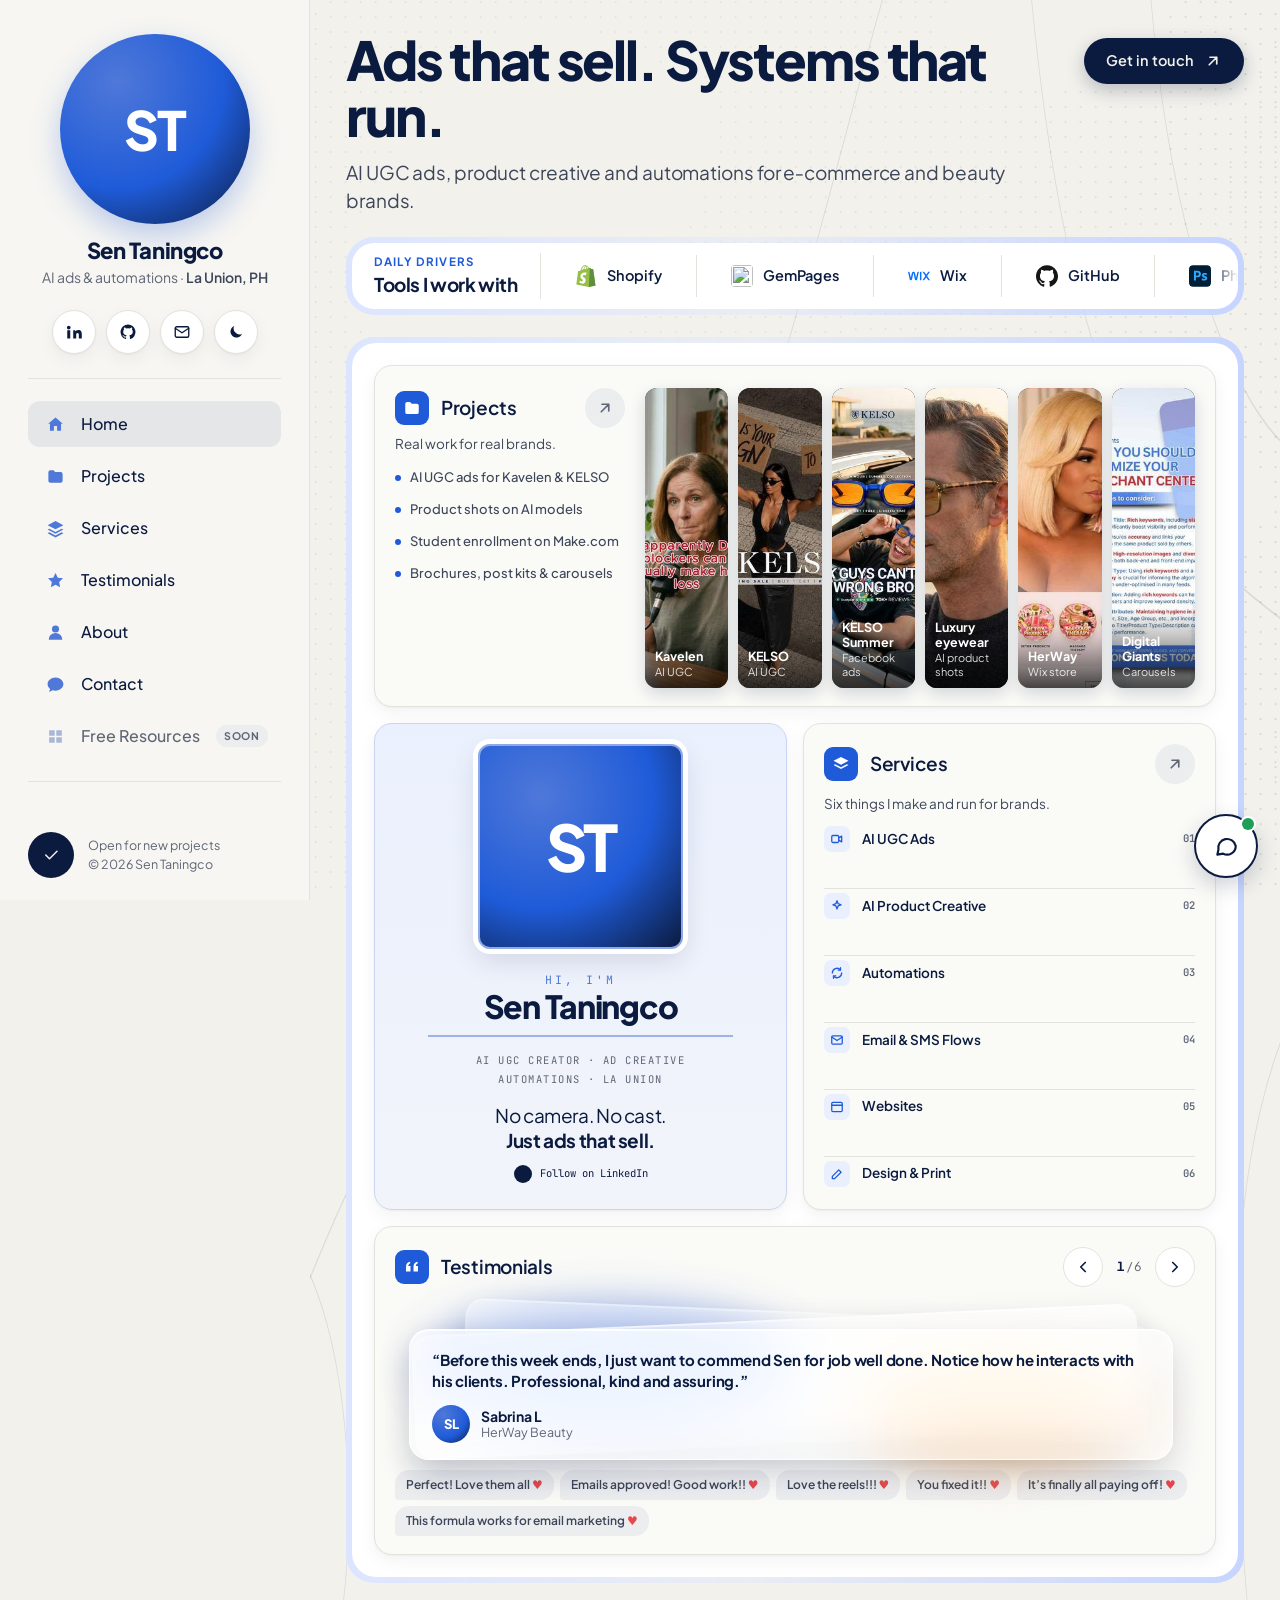
==== commit 5574c9f7: "Fix contact buttons with a popup that always works - Email links did nothing without a default mail " ====
--- a/index.html
+++ b/index.html
@@ -622,7 +622,7 @@
                 <div class="proj-list">
                   <a href="projects.html#ugc">AI UGC ads for Kavelen &amp; KELSO</a>
                   <a href="projects.html#creative">Product shots on AI models</a>
-                  <a href="projects.html#auto">A student enrollment system on Make.com</a>
+                  <a href="projects.html#auto">Student enrollment on Make.com</a>
                   <a href="projects.html#design">Brochures, post kits &amp; carousels</a>
                 </div>
               </div>
@@ -762,5 +762,67 @@
     }, 3500);
   })();
 </script>
+
+<dialog class="ctd" id="ctDialog" aria-labelledby="ctTitle">
+  <div class="ctd-in">
+    <button type="button" class="ctd-x" data-close aria-label="Close">×</button>
+    <p class="ctd-kick">GET IN TOUCH</p>
+    <h2 id="ctTitle">Let’s talk.</h2>
+    <p class="ctd-sub">Tell me what you sell and what you’re aiming for. Pick whatever’s easiest:</p>
+    <div class="ctd-mail"><span id="ctAddr">sentngc@gmail.com</span><button type="button" class="ctd-copy" id="ctCopy">Copy</button></div>
+    <div class="ctd-acts">
+      <a class="ctd-btn primary" id="ctGmail" href="#" target="_blank" rel="noopener"><svg viewBox="0 0 24 24" width="18" height="18" aria-hidden="true"><path fill="currentColor" d="M3 6.5A2.5 2.5 0 0 1 5.5 4h13A2.5 2.5 0 0 1 21 6.5v11a2.5 2.5 0 0 1-2.5 2.5h-13A2.5 2.5 0 0 1 3 17.5v-11Zm2.2-.3 6.8 5.1 6.8-5.1H5.2Z"/></svg>Write in Gmail</a>
+      <a class="ctd-btn" id="ctApp" href="#">Open my email app</a>
+      <a class="ctd-btn" href="https://www.linkedin.com/in/sentaningco/" target="_blank" rel="noopener">Message me on LinkedIn</a>
+    </div>
+  </div>
+</dialog>
+<style>
+  .ctd { border: 0; padding: 0; border-radius: 22px; width: min(440px, calc(100vw - 32px)); background: var(--white); color: var(--ink); box-shadow: 0 30px 80px rgba(11,27,63,.35); }
+  .ctd::backdrop { background: rgba(11,27,63,.45); backdrop-filter: blur(3px); }
+  .ctd-in { position: relative; padding: 30px 26px 24px; display: flex; flex-direction: column; gap: 10px; }
+  .ctd-x { position: absolute; top: 10px; right: 10px; width: 40px; height: 40px; border: 0; border-radius: 50%; background: var(--chip); color: var(--ink); font-size: 22px; line-height: 1; cursor: pointer; }
+  .ctd-kick { margin: 0; font-size: 11.5px; font-weight: 700; letter-spacing: .12em; color: var(--accent); }
+  .ctd h2 { margin: 0; font-size: 26px; font-weight: 800; letter-spacing: -0.03em; }
+  .ctd-sub { margin: 0; font-size: 14.5px; color: var(--body); }
+  .ctd-mail { display: flex; align-items: center; justify-content: space-between; gap: 10px; margin-top: 4px; padding: 8px 8px 8px 16px; border: 1px solid var(--line); border-radius: 14px; background: var(--card); font-weight: 700; font-size: 15px; word-break: break-all; }
+  .ctd-copy { flex: none; min-height: 40px; padding: 0 16px; border: 0; border-radius: 10px; background: var(--ink); color: var(--bg); font-weight: 700; cursor: pointer; }
+  .ctd-copy.done { background: #0E9F6E; color: #fff; }
+  .ctd-acts { display: flex; flex-direction: column; gap: 8px; margin-top: 6px; }
+  .ctd-btn { display: flex; align-items: center; justify-content: center; gap: 8px; min-height: 48px; border-radius: 999px; font-weight: 700; text-decoration: none; border: 1.5px solid var(--ink); color: var(--ink); }
+  .ctd-btn:hover { background: var(--ink); color: var(--bg); }
+  .ctd-btn.primary { background: var(--accent); border-color: var(--accent); color: #fff; }
+  .ctd-btn.primary:hover { background: var(--accent-dark); border-color: var(--accent-dark); color: #fff; }
+</style>
+<script>
+  // Every email link opens this popup: Gmail compose, mail app, copy address, LinkedIn
+  (function () {
+    const d = document.getElementById('ctDialog'); if (!d) return;
+    const gm = document.getElementById('ctGmail'), app = document.getElementById('ctApp'), copy = document.getElementById('ctCopy');
+    let opener = null;
+    document.addEventListener('click', e => {
+      const a = e.target.closest('a[href^="mailto:"]');
+      if (!a || d.contains(a)) return;
+      e.preventDefault();
+      const u = new URL(a.href), to = decodeURIComponent(u.pathname), q = u.searchParams;
+      const su = q.get('subject') || 'Project inquiry from your portfolio', body = q.get('body') || '';
+      gm.href = 'https://mail.google.com/mail/?view=cm&fs=1&to=' + encodeURIComponent(to) + '&su=' + encodeURIComponent(su) + (body ? '&body=' + encodeURIComponent(body) : '');
+      app.href = a.href;
+      document.getElementById('ctAddr').textContent = to;
+      copy.textContent = 'Copy'; copy.classList.remove('done');
+      opener = a;
+      if (d.open) d.close();
+      d.showModal();
+    });
+    copy.addEventListener('click', async () => {
+      const t = document.getElementById('ctAddr').textContent;
+      try { await navigator.clipboard.writeText(t); }
+      catch (err) { const r = document.createRange(); r.selectNodeContents(document.getElementById('ctAddr')); const s = getSelection(); s.removeAllRanges(); s.addRange(r); try { document.execCommand('copy'); } catch (e2) {} }
+      copy.textContent = 'Copied!'; copy.classList.add('done');
+    });
+    d.addEventListener('click', e => { if (e.target === d || e.target.closest('[data-close]')) d.close(); });
+    d.addEventListener('close', () => { if (opener) opener.focus(); });
+  })();
+</script>
 </body>
 </html>
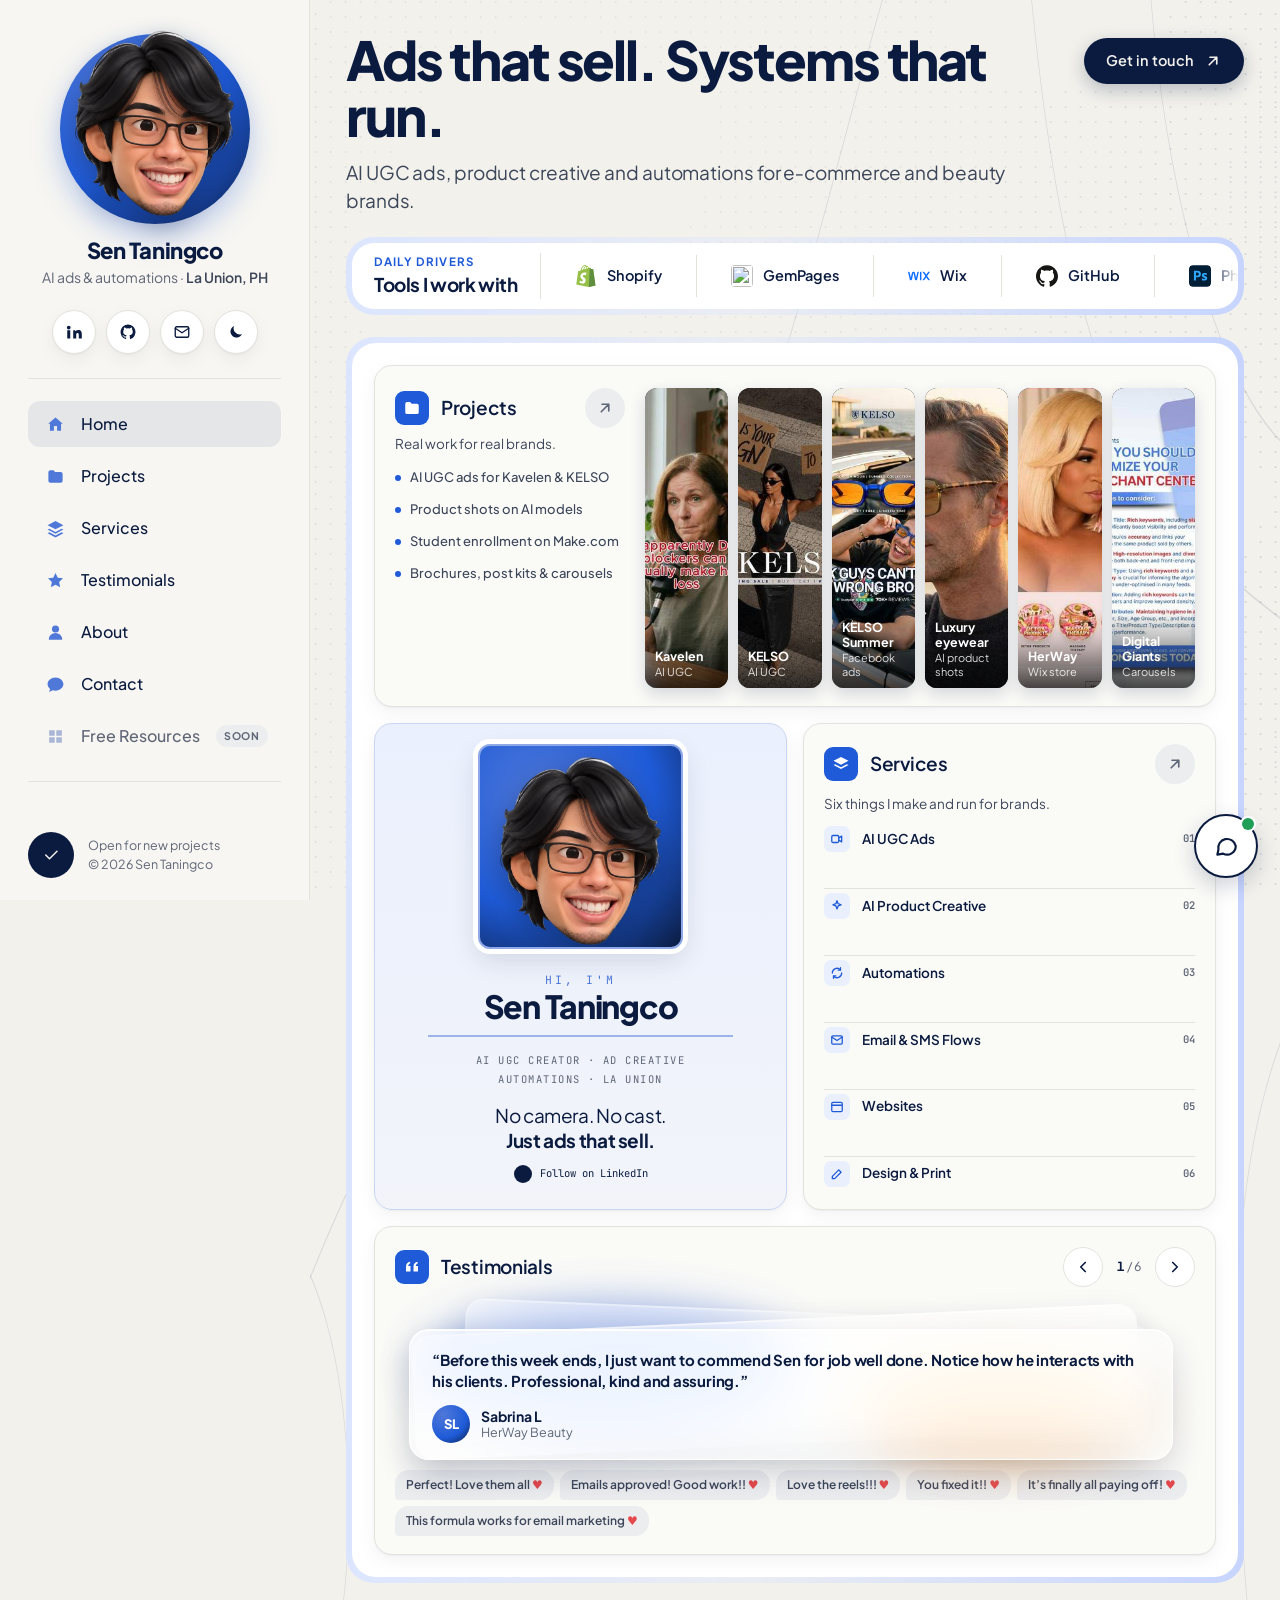
==== commit 0f773db3: "Replace the ST monograms with Sen's 3D head Sidebar avatar (desktop and the phone top bar) and the h" ====
--- a/index.html
+++ b/index.html
@@ -373,6 +373,54 @@
     @media (max-width: 860px) { .tstack { padding: 28px 14px 4px 10px; } .tg { padding: 18px 18px 14px; } }
     @media (prefers-reduced-motion: reduce) { .tg, .tblob { transition: opacity .2s ease; } }
 
+    /* ---- Navigation on phones: sticky top bar + full-screen menu ---- */
+    .menu-btn { display: none; }
+    .side-menu { display: contents; }
+    @media (max-width: 860px) {
+      .side { position: sticky; top: 0; z-index: 40; height: auto; flex-direction: row; flex-wrap: wrap; align-items: center; gap: 12px;
+        padding: 10px 16px; border-bottom: 1px solid var(--line); overflow: visible;
+        background: color-mix(in srgb, var(--bg) 90%, transparent); -webkit-backdrop-filter: blur(14px); backdrop-filter: blur(14px); }
+      .me { flex: 1; min-width: 0; display: grid; grid-template-columns: auto minmax(0, 1fr); grid-template-rows: auto auto; column-gap: 10px; align-items: center; text-align: left; }
+      .me .avatar { grid-row: 1 / 3; width: 44px; height: 44px; margin: 0; font-size: 16px; box-shadow: 0 4px 10px rgba(31,91,216,.25); }
+      .me .name { font-size: 16.5px; line-height: 1.2; align-self: end; }
+      .me .handle { font-size: 12.5px; line-height: 1.3; white-space: nowrap; overflow: hidden; text-overflow: ellipsis; align-self: start; }
+      .menu-btn { display: inline-flex; align-items: center; gap: 8px; min-height: 44px; padding: 0 16px 0 14px; border: 0; border-radius: 999px;
+        background: var(--ink); color: var(--bg); font: inherit; font-weight: 700; font-size: 14.5px; cursor: pointer; flex: none; }
+      .mb-ico { position: relative; width: 16px; height: 12px; }
+      .mb-ico i { position: absolute; left: 0; width: 100%; height: 2px; border-radius: 2px; background: currentColor; transition: transform .25s ease, opacity .2s ease, top .25s ease; }
+      .mb-ico i:nth-child(1) { top: 0; } .mb-ico i:nth-child(2) { top: 5px; } .mb-ico i:nth-child(3) { top: 10px; }
+      .side.nav-open .mb-ico i:nth-child(1) { top: 5px; transform: rotate(45deg); }
+      .side.nav-open .mb-ico i:nth-child(2) { opacity: 0; }
+      .side.nav-open .mb-ico i:nth-child(3) { top: 5px; transform: rotate(-45deg); }
+      .side-menu { display: none; }
+      .side.nav-open { position: fixed; inset: 0; align-content: flex-start; overflow-y: auto; background: var(--bg); -webkit-backdrop-filter: none; backdrop-filter: none; }
+      .side.nav-open .side-menu { display: flex; flex-direction: column; flex-basis: 100%; padding: 4px 0 24px; animation: menuIn .25s ease; }
+      @keyframes menuIn { from { opacity: 0; transform: translateY(-8px); } to { opacity: 1; transform: none; } }
+      .side.nav-open .nav { order: 1; flex-direction: column; overflow: visible; gap: 4px; padding: 10px 0 14px; border-top: 0; border-bottom: 0; }
+      .side.nav-open .nav a, .side.nav-open .nav .wip { min-height: 54px; font-size: 18px; font-weight: 600; padding: 0 16px; gap: 16px; }
+      .side.nav-open .nav .wip em { margin-left: auto; }
+      .side.nav-open .socials { order: 2; justify-content: flex-start; margin: 6px 0 18px; padding-top: 18px; border-top: 1px solid var(--line); }
+      .side.nav-open .side-foot { order: 3; display: flex; padding-top: 0; }
+      html.menu-open, html.menu-open body { overflow: hidden; }
+      html.menu-open .float { display: none; }
+    }
+
+    /* ---- 3D head in place of the ST monogram ---- */
+    .avatar.mono.face { position: relative; overflow: visible; font-size: 0; }
+    .avatar.mono.face img { position: absolute; left: 7%; bottom: 3%; width: 86%; height: auto; object-fit: contain;
+      filter: drop-shadow(0 10px 12px rgba(11,27,63,.35)); }
+    .photo.mono.face { position: relative; }
+    .photo.mono.face img { position: absolute; left: 9%; bottom: 0; width: 82%; height: auto; object-fit: contain;
+      filter: drop-shadow(0 10px 14px rgba(11,27,63,.4)); }
+    @media (min-width: 1281px) and (min-height: 821px) {
+      .projects .proj-text .proj-list a { min-height: 27px !important; line-height: 1.25; }
+      .projects .proj-text .sub { margin-top: 2px; }
+      .projects .proj-list { margin-top: 4px !important; }
+    }
+    @media (max-width: 860px) {
+      .me .avatar.mono.face img { left: 5%; bottom: 4%; width: 90%; filter: drop-shadow(0 3px 4px rgba(11,27,63,.35)); }
+    }
+
     /* Projects preview card */
     .proj-list a { display: flex; align-items: center; gap: 9px; min-height: 32px; font-size: 13px; font-weight: 500; color: var(--body); text-decoration: none; }
     .proj-list { gap: 0 !important; margin-top: 8px !important; }
@@ -481,11 +529,13 @@
   <aside class="side">
     <div class="me">
       <!-- Swap for: <div class="avatar"><img src="images/avatar.png" alt="Illustrated portrait of Sen"></div> -->
-      <div class="avatar mono" aria-hidden="true">ST</div>
+      <div class="avatar mono face" aria-hidden="true"><img src="[data-uri]" alt="" width="500" height="580"></div>
       <div class="name">Sen Taningco</div>
       <div class="handle">AI ads &amp; automations · <b>La Union, PH</b></div>
     </div>
 
+    <button class="menu-btn" type="button" aria-expanded="false" aria-controls="sideMenu"><span class="mb-ico" aria-hidden="true"><i></i><i></i><i></i></span><span class="mb-txt">Menu</span></button>
+    <div class="side-menu" id="sideMenu">
     <div class="socials">
       <a class="icon-btn" href="https://www.linkedin.com/in/sentaningco/" target="_blank" rel="noopener" aria-label="LinkedIn">
         <svg class="i" viewBox="0 0 24 24" fill="currentColor" aria-hidden="true"><path d="M4.98 3.5a2.5 2.5 0 1 1 0 5 2.5 2.5 0 0 1 0-5ZM3 9.75h4v11H3v-11Zm7 0h3.8v1.5h.05c.53-1 1.83-2.05 3.77-2.05 4.03 0 4.78 2.65 4.78 6.1v5.45h-4v-4.83c0-1.15-.02-2.63-1.6-2.63-1.6 0-1.85 1.25-1.85 2.55v4.91h-4v-11Z"/></svg>
@@ -515,6 +565,21 @@
       <span class="bubble" aria-hidden="true"><svg class="i" viewBox="0 0 24 24" fill="none" stroke="currentColor" stroke-width="2" stroke-linecap="round" stroke-linejoin="round"><path d="M5 12l5 5L20 7"/></svg></span>
       <span>Open for new projects<br>© 2026 Sen Taningco</span>
     </div>
+    </div>
+    <script>
+      // Phones: the sidebar becomes a top bar with a Menu button
+      (function () {
+        const side = document.currentScript.closest('aside'), btn = side.querySelector('.menu-btn'), txt = btn.querySelector('.mb-txt');
+        function set(open) {
+          side.classList.toggle('nav-open', open); document.documentElement.classList.toggle('menu-open', open);
+          btn.setAttribute('aria-expanded', open); txt.textContent = open ? 'Close' : 'Menu';
+        }
+        btn.addEventListener('click', () => set(!side.classList.contains('nav-open')));
+        side.querySelectorAll('.side-menu a').forEach(a => a.addEventListener('click', () => set(false)));
+        addEventListener('keydown', e => { if (e.key === 'Escape' && side.classList.contains('nav-open')) { set(false); btn.focus(); } });
+        matchMedia('(min-width: 861px)').addEventListener('change', e => { if (e.matches) set(false); });
+      })();
+    </script>
   </aside>
 
   <!-- ================= MAIN ================= -->
@@ -600,7 +665,7 @@
           <!-- Intro / video card -->
           <section class="card intro" aria-label="Intro">
             <!-- Swap for: <div class="photo"><img src="images/sen.jpg" alt="Sen Taningco"></div> -->
-            <div class="photo mono" aria-hidden="true"><span>ST</span></div>
+            <div class="photo mono face" aria-hidden="true"><img src="[data-uri]" alt="" width="500" height="580"></div>
             <div class="hi">HI, I'M</div>
             <div class="big">Sen Taningco</div>
             <div class="rule" aria-hidden="true"></div>
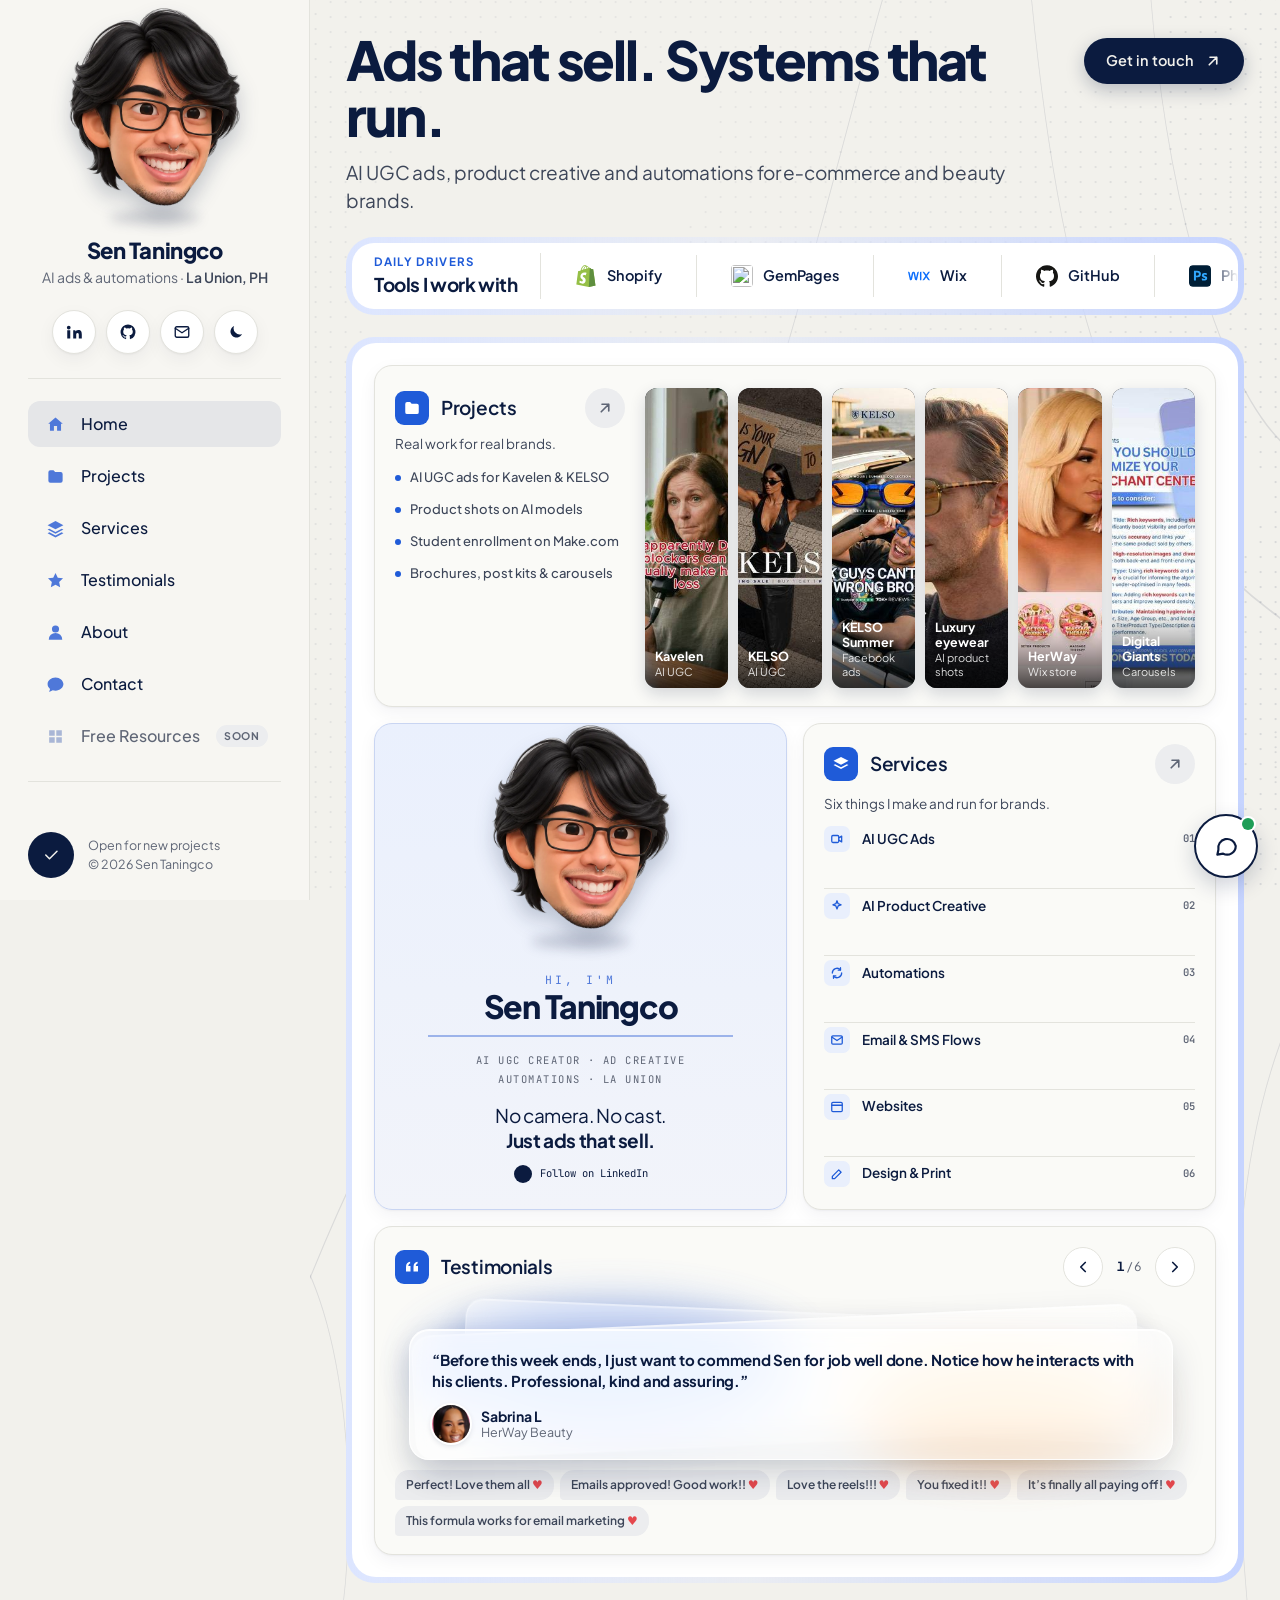
==== commit 79465e13: "Client photos on testimonials; floating 3D head without background - Each testimonial shows the clie" ====
--- a/index.html
+++ b/index.html
@@ -353,6 +353,7 @@
     .tg blockquote p { margin: 0; font-size: clamp(15px, 1.12vw, 18.5px); font-weight: 700; line-height: 1.38; letter-spacing: -0.015em; color: var(--ink); }
     .tg figcaption { display: flex; align-items: center; gap: 11px; }
     .tg-av { width: 38px; height: 38px; border-radius: 50%; flex: none; display: grid; place-items: center; font-size: 13px; font-weight: 800; color: #fff; background: radial-gradient(circle at 30% 25%, #4F78D9, #1F5BD8 60%, #0B1B3F); }
+    .tg-av.tg-photo { object-fit: cover; padding: 0; background: #E4E7EE; box-shadow: 0 0 0 2px #fff, 0 2px 6px rgba(11,27,63,.18); }
     .tg-who { display: flex; flex-direction: column; line-height: 1.25; min-width: 0; }
     .tg-who b { font-size: 14px; color: var(--ink); }
     .tg-who span { font-size: 12.5px; color: var(--muted); }
@@ -405,20 +406,23 @@
       html.menu-open .float { display: none; }
     }
 
-    /* ---- 3D head in place of the ST monogram ---- */
-    .avatar.mono.face { position: relative; overflow: visible; font-size: 0; }
-    .avatar.mono.face img { position: absolute; left: 7%; bottom: 3%; width: 86%; height: auto; object-fit: contain;
-      filter: drop-shadow(0 10px 12px rgba(11,27,63,.35)); }
-    .photo.mono.face { position: relative; }
-    .photo.mono.face img { position: absolute; left: 9%; bottom: 0; width: 82%; height: auto; object-fit: contain;
-      filter: drop-shadow(0 10px 14px rgba(11,27,63,.4)); }
+    /* ---- 3D head in place of the ST monogram: floats, no background ---- */
+    .avatar.mono.face, .photo.mono.face { position: relative; overflow: visible; font-size: 0; background: none; border: 0; box-shadow: none; padding: 0; }
+    .avatar.mono.face img, .photo.mono.face img { position: absolute; left: 50%; bottom: 9%; height: auto; object-fit: contain; transform: translateX(-50%);
+      filter: drop-shadow(0 12px 10px rgba(11,27,63,.22)); }
+    .avatar.mono.face img { width: 92%; }
+    .photo.mono.face img { width: 88%; }
+    .avatar.mono.face::after, .photo.mono.face::after { content: ""; position: absolute; left: 26%; right: 26%; bottom: 0; height: 7%; border-radius: 50%;
+      background: rgba(11,27,63,.18); filter: blur(6px); }
     @media (min-width: 1281px) and (min-height: 821px) {
       .projects .proj-text .proj-list a { min-height: 27px !important; line-height: 1.25; }
       .projects .proj-text .sub { margin-top: 2px; }
       .projects .proj-list { margin-top: 4px !important; }
     }
     @media (max-width: 860px) {
-      .me .avatar.mono.face img { left: 5%; bottom: 4%; width: 90%; filter: drop-shadow(0 3px 4px rgba(11,27,63,.35)); }
+      .me .avatar.mono.face { box-shadow: none; }
+      .me .avatar.mono.face img { bottom: 2%; width: 100%; filter: drop-shadow(0 3px 3px rgba(11,27,63,.25)); }
+      .me .avatar.mono.face::after { display: none; }
     }
 
     /* Projects preview card */
@@ -529,7 +533,7 @@
   <aside class="side">
     <div class="me">
       <!-- Swap for: <div class="avatar"><img src="images/avatar.png" alt="Illustrated portrait of Sen"></div> -->
-      <div class="avatar mono face" aria-hidden="true"><img src="[data-uri]" alt="" width="500" height="580"></div>
+      <div class="avatar mono face" aria-hidden="true"><img src="[data-uri]" alt="" width="500" height="580"></div>
       <div class="name">Sen Taningco</div>
       <div class="handle">AI ads &amp; automations · <b>La Union, PH</b></div>
     </div>
@@ -665,7 +669,7 @@
           <!-- Intro / video card -->
           <section class="card intro" aria-label="Intro">
             <!-- Swap for: <div class="photo"><img src="images/sen.jpg" alt="Sen Taningco"></div> -->
-            <div class="photo mono face" aria-hidden="true"><img src="[data-uri]" alt="" width="500" height="580"></div>
+            <div class="photo mono face" aria-hidden="true"><img src="[data-uri]" alt="" width="500" height="580"></div>
             <div class="hi">HI, I'M</div>
             <div class="big">Sen Taningco</div>
             <div class="rule" aria-hidden="true"></div>
@@ -731,12 +735,12 @@
             <div class="tstack" aria-roledescription="carousel" aria-label="Client testimonials">
               <span class="tblob a" aria-hidden="true"></span><span class="tblob b" aria-hidden="true"></span>
               <div class="tg-deck" aria-live="polite">
-              <figure class="tg" data-i="0" aria-roledescription="slide" aria-label="1 of 6"><blockquote><p>“Before this week ends, I just want to commend Sen for job well done. Notice how he interacts with his clients. Professional, kind and assuring.”</p></blockquote><figcaption><span class="tg-av" aria-hidden="true">SL</span><span class="tg-who"><b>Sabrina L</b><span>HerWay Beauty</span></span></figcaption></figure>
-              <figure class="tg" data-i="1" aria-roledescription="slide" aria-label="2 of 6"><blockquote><p>“The way you study your clients and learn their business language. 10 out 10.”</p></blockquote><figcaption><span class="tg-av" aria-hidden="true">TA</span><span class="tg-who"><b>Tamica A</b><span>Endless Beauty Aesthetics</span></span></figcaption></figure>
-              <figure class="tg" data-i="2" aria-roledescription="slide" aria-label="3 of 6"><blockquote><p>“Thank you for your help and support with my business. You are an important person on my business team!!”</p></blockquote><figcaption><span class="tg-av" aria-hidden="true">SP</span><span class="tg-who"><b>Shatikka P</b><span>Beat by Mookie</span></span></figcaption></figure>
-              <figure class="tg" data-i="3" aria-roledescription="slide" aria-label="4 of 6"><blockquote><p>“Everyday you come in with things to do which is exactly what I wanted.”</p></blockquote><figcaption><span class="tg-av" aria-hidden="true">DB</span><span class="tg-who"><b>Denise B</b><span>King Khloe</span></span></figcaption></figure>
-              <figure class="tg" data-i="4" aria-roledescription="slide" aria-label="5 of 6"><blockquote><p>“Thank you so much!! Your advice and expertise help me so much!!”</p></blockquote><figcaption><span class="tg-av" aria-hidden="true">LD</span><span class="tg-who"><b>Laurie D</b><span>Absolute Beauty by Laurie</span></span></figcaption></figure>
-              <figure class="tg" data-i="5" aria-roledescription="slide" aria-label="6 of 6"><blockquote><p>“Yesssss Sen!! You did exactly what I asked.”</p></blockquote><figcaption><span class="tg-av" aria-hidden="true">DB</span><span class="tg-who"><b>Denise B</b><span>King Khloe</span></span></figcaption></figure>
+              <figure class="tg" data-i="0" aria-roledescription="slide" aria-label="1 of 6"><blockquote><p>“Before this week ends, I just want to commend Sen for job well done. Notice how he interacts with his clients. Professional, kind and assuring.”</p></blockquote><figcaption><img class="tg-av tg-photo" src="[data-uri]" alt="" width="80" height="80"><span class="tg-who"><b>Sabrina L</b><span>HerWay Beauty</span></span></figcaption></figure>
+              <figure class="tg" data-i="1" aria-roledescription="slide" aria-label="2 of 6"><blockquote><p>“The way you study your clients and learn their business language. 10 out 10.”</p></blockquote><figcaption><img class="tg-av tg-photo" src="[data-uri]" alt="" width="80" height="80"><span class="tg-who"><b>Tamica A</b><span>Endless Beauty Aesthetics</span></span></figcaption></figure>
+              <figure class="tg" data-i="2" aria-roledescription="slide" aria-label="3 of 6"><blockquote><p>“Thank you for your help and support with my business. You are an important person on my business team!!”</p></blockquote><figcaption><img class="tg-av tg-photo" src="[data-uri]" alt="" width="80" height="80"><span class="tg-who"><b>Shatikka P</b><span>Beat by Mookie</span></span></figcaption></figure>
+              <figure class="tg" data-i="3" aria-roledescription="slide" aria-label="4 of 6"><blockquote><p>“Everyday you come in with things to do which is exactly what I wanted.”</p></blockquote><figcaption><img class="tg-av tg-photo" src="[data-uri]" alt="" width="80" height="80"><span class="tg-who"><b>Denise B</b><span>King Khloe</span></span></figcaption></figure>
+              <figure class="tg" data-i="4" aria-roledescription="slide" aria-label="5 of 6"><blockquote><p>“Thank you so much!! Your advice and expertise help me so much!!”</p></blockquote><figcaption><img class="tg-av tg-photo" src="[data-uri]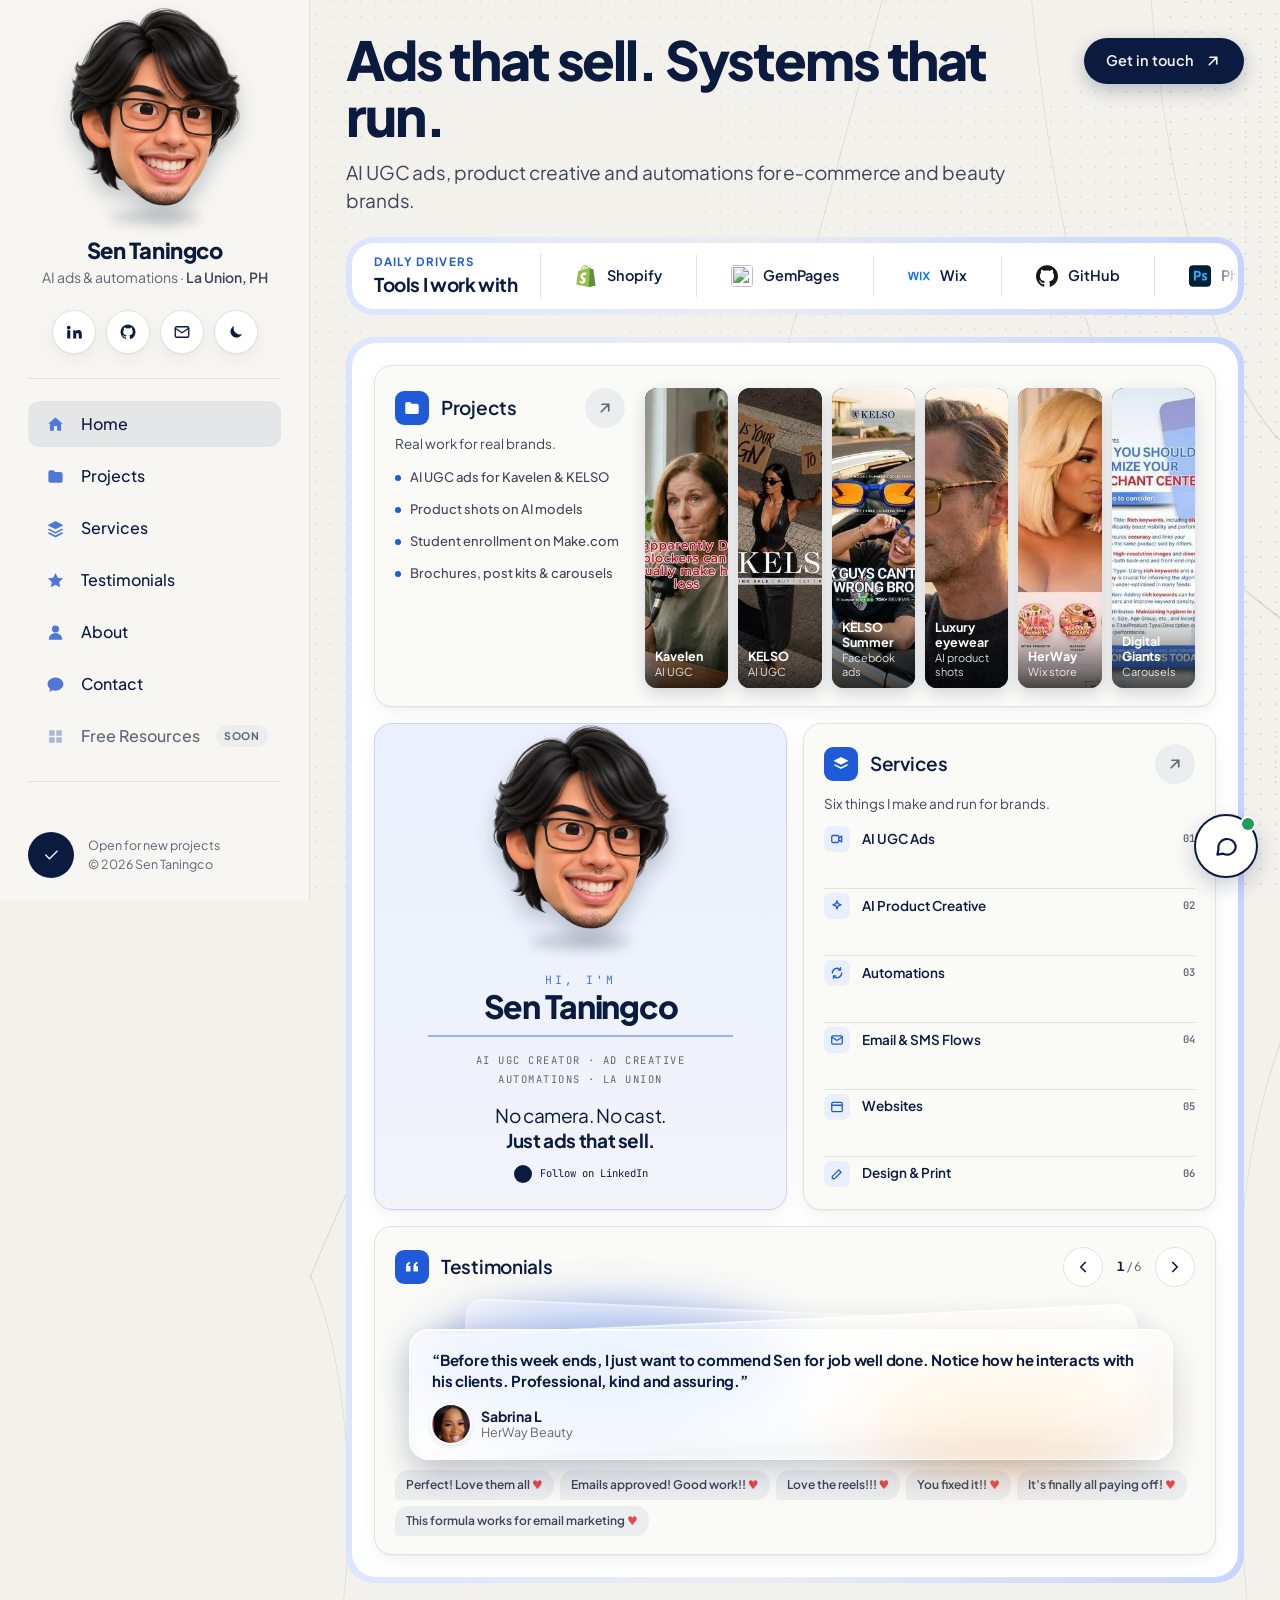
==== commit fbe8a4e7: "Clean up and optimize for launch - Remove developer notes from the page source - Move built-in image" ====
--- a/index.html
+++ b/index.html
@@ -3,429 +3,19 @@
 <head>
   <meta charset="utf-8">
   <meta name="viewport" content="width=device-width, initial-scale=1, viewport-fit=cover">
-  <title>Sen Taningco — Web Developer, Copywriter &amp; Ops for E‑commerce Brands</title>
-  <meta name="description" content="Freelance web developer, copywriter and operations support in the Philippines. Shopify and Wix pages, the copy on them, and the emails, automations and systems behind them.">
-  <meta property="og:title" content="Sen Taningco — Web Developer &amp; Copywriter">
-  <meta property="og:description" content="The page, the words, and the systems behind them.">
+  <title>Sen Taningco — AI UGC Ads, Product Creative &amp; Automations</title>
+  <meta name="description" content="Sen Taningco is a freelance AI marketing specialist in La Union, Philippines: AI UGC ads, AI product creative and automations for e‑commerce and beauty brands.">
+  <meta property="og:title" content="Sen Taningco — AI UGC Ads, Product Creative &amp; Automations">
+  <meta property="og:description" content="Sen Taningco is a freelance AI marketing specialist in La Union, Philippines: AI UGC ads, AI product creative and automations for e‑commerce and beauty brands.">
   <meta property="og:type" content="website">
   <meta name="theme-color" content="#F2F1EC">
+  <link rel="icon" type="image/png" href="assets/favicon.png">
+  <link rel="apple-touch-icon" href="assets/apple-touch-icon.png">
   <link rel="preconnect" href="https://fonts.googleapis.com">
   <link rel="preconnect" href="https://fonts.gstatic.com" crossorigin>
   <link href="https://fonts.googleapis.com/css2?family=Plus+Jakarta+Sans:wght@400;500;600;700;800&family=JetBrains+Mono:wght@500&display=swap" rel="stylesheet">
+  <link rel="stylesheet" href="assets/css/site.css?v=3e06fd39">
   <style>
-    /* ================= Theme tokens ================= */
-    :root {
-      --bg: #F2F1EC;
-      --panel: #F7F6F2;
-      --card: #FAFAF7;
-      --white: #FFFFFF;
-      --ink: #0B1B3F;
-      --body: #3D4659;
-      --muted: #5F6676;
-      --line: #E3E3DD;
-      --chip: #ECEDEF;
-      --accent: #1F5BD8;
-      --accent-dark: #143E9E;
-      --accent-soft: #E9EFFC;
-      --glow-a: #DCE5FF;
-      --glow-b: #C6D4FF;
-      --green: #1E9E57;
-      --deco: rgba(11,27,63,.10);
-      --shadow: 0 1px 2px rgba(11,27,63,.04), 0 6px 18px rgba(11,27,63,.05);
-      --font: 'Plus Jakarta Sans', system-ui, -apple-system, 'Segoe UI', sans-serif;
-      --mono: 'JetBrains Mono', ui-monospace, monospace;
-    }
-    :root[data-theme="dark"] {
-      --bg: #0D1118;
-      --panel: #11161F;
-      --card: #161C27;
-      --white: #1B2230;
-      --ink: #EEF2FA;
-      --body: #C3CAD6;
-      --muted: #98A0AE;
-      --line: #262D3A;
-      --chip: #212836;
-      --accent: #6E95FF;
-      --accent-dark: #A3BBFF;
-      --accent-soft: #1A2440;
-      --glow-a: #1A2340;
-      --glow-b: #24305A;
-      --deco: rgba(238,242,250,.07);
-      --shadow: 0 1px 2px rgba(0,0,0,.3), 0 6px 18px rgba(0,0,0,.25);
-    }
-    * { box-sizing: border-box; }
-    html, body { height: 100%; }
-    body {
-      margin: 0; background: var(--bg); color: var(--ink);
-      font-family: var(--font); font-size: 14px; line-height: 1.5;
-      -webkit-font-smoothing: antialiased;
-    }
-    a { color: var(--accent); }
-    a:hover { color: var(--accent-dark); }
-    h1, h2 { margin: 0; }
-    button { font: inherit; color: inherit; }
-    .i { width: 18px; height: 18px; flex: none; }
-
-    /* ================= Shell ================= */
-    .layout { display: grid; grid-template-columns: 310px minmax(0, 1fr); height: 100vh; height: 100dvh; }
-
-    /* ---------- Side panel ---------- */
-    .side {
-      position: relative; z-index: 2; background: var(--panel); border-right: 1px solid var(--line);
-      display: flex; flex-direction: column; padding: 34px 28px 22px; overflow-y: auto;
-    }
-    .me { text-align: center; }
-    .avatar {
-      width: 190px; height: 190px; margin: 0 auto 10px; border-radius: 50%; overflow: hidden;
-      background: radial-gradient(circle at 50% 45%, var(--white) 0 55%, transparent 72%);
-      display: grid; place-items: center; text-align: center; padding: 30px;
-      font-size: 12px; color: var(--muted);
-    }
-    .avatar.empty { border: 1.5px dashed #B7BCC6; background: var(--accent-soft); }
-    .avatar img { width: 100%; height: 100%; object-fit: contain; }
-    .me .name { font-weight: 800; font-size: 22px; letter-spacing: -0.02em; }
-    .me .handle { color: var(--muted); font-size: 14px; }
-    .me .handle b { color: var(--body); font-weight: 600; }
-    .socials { display: flex; justify-content: center; gap: 10px; margin: 22px 0 24px; }
-    .icon-btn {
-      width: 44px; height: 44px; border-radius: 50%; display: grid; place-items: center;
-      background: var(--white); border: 1px solid var(--line); color: var(--ink); cursor: pointer;
-      text-decoration: none; box-shadow: var(--shadow); transition: border-color .15s, transform .15s;
-    }
-    .icon-btn:hover { border-color: var(--accent); color: var(--accent); transform: translateY(-1px); }
-    .nav { border-top: 1px solid var(--line); border-bottom: 1px solid var(--line); padding: 22px 0; display: flex; flex-direction: column; gap: 6px; }
-    .nav a {
-      display: flex; align-items: center; gap: 16px; min-height: 46px; padding: 0 18px;
-      border-radius: 12px; color: var(--ink); text-decoration: none; font-weight: 500; font-size: 16px;
-    }
-    .nav a:hover { background: var(--chip); }
-    .nav a[aria-current="page"] { background: #E5E6E8; }
-    :root[data-theme="dark"] .nav a[aria-current="page"] { background: var(--chip); }
-    .nav a .i { color: #4F78D9; width: 19px; height: 19px; }
-    .side-foot { margin-top: auto; padding-top: 22px; display: flex; align-items: center; gap: 14px; font-size: 12.5px; color: var(--muted); }
-    .side-foot .bubble { width: 46px; height: 46px; border-radius: 50%; background: var(--ink); color: var(--bg); display: grid; place-items: center; flex: none; }
-
-    /* ---------- Main ---------- */
-    .main {
-      position: relative; min-width: 0; overflow: hidden;
-      display: grid; grid-template-columns: minmax(0, 1fr); grid-template-rows: auto auto minmax(0, 1fr);
-      row-gap: 22px; padding: 40px 64px 28px;
-    }
-    .deco { position: absolute; inset: 0; width: 100%; height: 100%; pointer-events: none; z-index: 0; }
-    .deco path { fill: none; stroke: var(--deco); stroke-width: 1.2; }
-    .main > *:not(.deco) { position: relative; z-index: 1; min-width: 0; }
-
-    .top { display: flex; align-items: flex-start; justify-content: space-between; gap: 24px; }
-    .top h1 { font-weight: 800; font-size: clamp(40px, 4.2vw, 66px); line-height: 1.04; letter-spacing: -0.04em; color: var(--ink); }
-    .top p { margin: 14px 0 0; font-size: 19px; color: var(--body); letter-spacing: -0.005em; }
-    .btn {
-      display: inline-flex; align-items: center; gap: 10px; min-height: 46px; padding: 0 22px; flex: none; margin-top: 6px;
-      border-radius: 999px; background: var(--ink); color: var(--bg); text-decoration: none; font-weight: 600; font-size: 14.5px;
-      box-shadow: 0 6px 18px rgba(11,27,63,.25);
-    }
-    .btn:hover { background: var(--accent); color: #fff; }
-
-    /* Glow frame used by tools strip + bento */
-    .glow {
-      border-radius: 28px; padding: 6px;
-      background: linear-gradient(90deg, var(--glow-a) 0%, rgba(220,229,255,.35) 45%, var(--glow-b) 100%);
-    }
-    :root[data-theme="dark"] .glow { background: linear-gradient(90deg, var(--glow-a), var(--glow-b)); }
-
-    /* Tools strip */
-    .tools { display: flex; align-items: center; background: var(--white); border-radius: 22px; padding: 10px 0 10px 22px; min-width: 0; }
-    .tools-label { flex: none; padding-right: 22px; border-right: 1px solid var(--line); }
-    .tools-label small { display: block; font-size: 11.5px; font-weight: 700; letter-spacing: .1em; color: var(--accent); }
-    .tools-label strong { font-size: 19px; font-weight: 700; letter-spacing: -0.02em; }
-    .marquee { flex: 1; min-width: 0; overflow: hidden; mask-image: linear-gradient(90deg, transparent, #000 4%, #000 96%, transparent); }
-    .track { display: flex; width: max-content; animation: slide 70s linear infinite; }
-    .marquee:hover .track { animation-play-state: paused; }
-    @keyframes slide { to { transform: translateX(-50%); } }
-    .tool { display: flex; align-items: center; gap: 10px; padding: 10px 34px; border-right: 1px solid var(--line); font-weight: 600; font-size: 14.5px; white-space: nowrap; }
-    .tool .logo { width: 22px; height: 22px; display: grid; place-items: center; flex: none; }
-    .tool .logo svg, .tool .logo img { width: 22px; height: 22px; object-fit: contain; border-radius: 4px; }
-    :root[data-theme="dark"] .tool .logo { background: #fff; border-radius: 6px; padding: 2px; }
-
-    /* Bento */
-    .bento-frame { min-height: 0; display: flex; }
-    .bento-frame > .bento-in { flex: 1; min-height: 0; background: var(--white); border-radius: 24px; padding: 22px; }
-    .bento {
-      height: 100%; display: grid; gap: 16px;
-      grid-template-columns: 0.92fr 1fr 1fr 1fr;
-      grid-template-rows: minmax(0, 0.86fr) minmax(0, 1.14fr);
-      grid-template-areas:
-        "intro projects projects projects"
-        "intro services clients  clients";
-    }
-    .card {
-      min-height: 0; background: var(--card); border: 1px solid var(--line); border-radius: 18px;
-      box-shadow: var(--shadow); padding: 20px 20px 18px; display: flex; flex-direction: column; overflow: hidden;
-    }
-    .card-head { display: flex; align-items: center; gap: 12px; }
-    .card-head .ico { width: 34px; height: 34px; border-radius: 9px; background: var(--accent); color: #fff; display: grid; place-items: center; flex: none; }
-    .card-head h2 { font-size: 19px; font-weight: 600; letter-spacing: -0.015em; }
-    .card .sub { margin: 10px 0 0; color: var(--body); font-size: 13.5px; }
-
-    /* Intro card */
-    .intro {
-      grid-area: intro; position: relative; align-items: center; justify-content: flex-end; text-align: center;
-      background: linear-gradient(180deg, #EAF0FD 0%, #EEF2FB 55%, #F2F4FA 100%); border-color: #C9D5F2; padding-bottom: 26px;
-    }
-    :root[data-theme="dark"] .intro { background: linear-gradient(180deg, #19223A, #151B28); border-color: #2A3555; }
-    .play {
-      position: absolute; top: 16px; left: 16px; display: inline-flex; align-items: center; gap: 7px;
-      background: #0B1B3F; color: #fff; border: 0; border-radius: 999px; padding: 7px 13px; font-size: 13px; font-weight: 700; cursor: pointer;
-      box-shadow: 0 4px 12px rgba(11,27,63,.25);
-    }
-    .photo {
-      width: min(66%, 205px); aspect-ratio: 1 / 1; margin: auto 0 22px; border-radius: 12px;
-      border: 2px solid #8FA9E8; box-shadow: 0 0 0 5px #fff, 0 10px 28px rgba(11,27,63,.14);
-      background: #E4E7EE; display: grid; place-items: center; padding: 12px; font-size: 12px; color: var(--muted); overflow: hidden;
-    }
-    .photo img { width: 100%; height: 100%; object-fit: cover; }
-    .hi { font-family: var(--mono); font-size: 11.5px; letter-spacing: .28em; color: #4F78D9; }
-    .intro .big { margin-top: 2px; font-weight: 800; font-size: clamp(28px, 2.5vw, 40px); letter-spacing: -0.04em; line-height: 1.05; }
-    .rule { width: 82%; height: 2px; background: #9CB3EA; margin: 12px 0 14px; }
-    .roles { font-family: var(--mono); font-size: 10.5px; letter-spacing: .14em; color: var(--muted); line-height: 1.8; }
-    .tag { margin-top: 14px; font-size: 19px; line-height: 1.3; letter-spacing: -0.02em; }
-    .tag b { font-weight: 700; }
-    .sig { margin-top: 12px; display: flex; align-items: center; gap: 8px; font-family: var(--mono); font-size: 10.5px; color: var(--body); }
-    .sig span { width: 18px; height: 18px; border-radius: 50%; background: var(--ink); }
-
-    /* Projects */
-    .projects { grid-area: projects; }
-    .projects .row { flex: 1; min-height: 0; display: grid; grid-template-columns: minmax(0, 1fr) minmax(0, 1fr); gap: 20px; margin-top: 2px; }
-    .stack { position: relative; min-height: 0; display: flex; flex-direction: column; gap: 8px; }
-    .dots { display: flex; gap: 4px; }
-    .dots i { width: 5px; height: 5px; border-radius: 50%; background: #CFD3DA; }
-    .dots i.on { background: var(--accent); }
-    .shot {
-      flex: 1; min-height: 0; border-radius: 10px; overflow: hidden; display: grid; place-items: center; text-align: center;
-      padding: 12px; font-size: 12px; box-shadow: 0 6px 18px rgba(11,27,63,.18);
-      background: #0F1218; color: #A9B0BC;
-    }
-    .shot img { width: 100%; height: 100%; object-fit: cover; }
-    .shot-under { height: 26px; border-radius: 8px; border: 1px solid var(--line); background: var(--white); }
-    .proj-list { display: flex; flex-direction: column; gap: 7px; margin-top: 14px; }
-    .proj-list span { display: flex; align-items: center; gap: 9px; font-size: 13px; font-weight: 500; color: var(--body); }
-    .proj-list span::before { content: ""; width: 6px; height: 6px; border-radius: 50%; background: var(--accent); flex: none; }
-
-    /* Creative (chips) */
-    .creative { grid-area: creative; }
-    .chips { margin: auto 0 4px; display: flex; flex-wrap: wrap; gap: 8px; }
-    .chip { display: inline-flex; align-items: center; gap: 7px; padding: 7px 12px; border-radius: 999px; background: var(--white); border: 1px solid var(--line); font-size: 12.5px; font-weight: 600; box-shadow: var(--shadow); }
-    .chip .d { width: 7px; height: 7px; border-radius: 50%; background: var(--green); }
-    .chip .d.off { background: #B5BAC4; }
-
-    /* Credentials */
-    .creds { grid-area: creds; }
-    .badge-wrap { flex: 1; min-height: 0; display: flex; flex-direction: column; align-items: center; justify-content: center; gap: 14px; }
-    .medal {
-      width: 112px; height: 112px; border-radius: 50%; background: var(--white);
-      box-shadow: 0 0 0 1px var(--line), 0 10px 26px rgba(11,27,63,.12);
-      display: grid; place-items: center; text-align: center; line-height: 1;
-    }
-    .medal-in { width: 74px; height: 74px; border-radius: 50%; display: grid; place-items: center; background: conic-gradient(#1F5BD8, #3FB6E8, #1F5BD8); color: #fff; }
-    .medal-in strong { display: block; font-size: 24px; font-weight: 800; }
-    .medal-in small { display: block; font-size: 8.5px; font-weight: 700; letter-spacing: .1em; margin-top: 3px; }
-    .pill { display: inline-flex; align-items: center; gap: 8px; background: #0B1B3F; color: #fff; border-radius: 999px; padding: 7px 16px; font-size: 12.5px; font-weight: 700; }
-    .pill::before { content: ""; width: 9px; height: 9px; border-radius: 50%; background: var(--accent); box-shadow: 0 0 0 2px #fff; }
-
-    /* Services */
-    .services { grid-area: services; }
-    .svc { list-style: none; margin: 8px 0 0; padding: 0; flex: 1; min-height: 0; display: flex; flex-direction: column; justify-content: space-between; }
-    .svc li { display: flex; align-items: center; gap: 12px; padding: 5px 0; border-top: 1px solid var(--line); font-weight: 600; font-size: 13.5px; }
-    .svc li:first-child { border-top: 0; }
-    .svc li .n { margin-left: auto; font-family: var(--mono); font-size: 10.5px; color: var(--muted); }
-    .svc li .s { width: 26px; height: 26px; border-radius: 7px; background: var(--accent-soft); color: var(--accent); display: grid; place-items: center; flex: none; }
-    .svc li .s svg { width: 14px; height: 14px; }
-
-    /* Testimonials */
-    .clients { grid-area: clients; }
-    .t-list { margin-top: 12px; display: flex; flex-direction: column; gap: 10px; }
-    .t { background: var(--white); border: 1px solid var(--line); border-radius: 12px; padding: 11px 13px; box-shadow: var(--shadow); }
-    .t strong { display: flex; align-items: center; gap: 8px; font-size: 13.5px; }
-    .t strong i { width: 18px; height: 18px; border-radius: 50%; background: var(--chip); font-style: normal; font-size: 10px; display: grid; place-items: center; color: var(--muted); }
-    .t p { margin: 3px 0 0; font-size: 12.5px; color: var(--body); }
-    .t em { display: block; margin-top: 3px; font-style: normal; font-size: 12px; font-weight: 600; color: var(--accent); }
-
-    /* Floating chat bubble */
-    .float {
-      position: fixed; right: 22px; bottom: 22px; z-index: 5; width: 64px; height: 64px; border-radius: 50%;
-      background: var(--white); border: 2px solid var(--ink); display: grid; place-items: center;
-      font-size: 10px; color: var(--muted); text-decoration: none; box-shadow: 0 8px 22px rgba(11,27,63,.2);
-    }
-    .float::after { content: ""; position: absolute; top: 2px; right: 2px; width: 12px; height: 12px; border-radius: 50%; background: var(--green); box-shadow: 0 0 0 2px var(--white); }
-    .float:hover { transform: translateY(-2px); }
-
-    /* ================= Responsive ================= */
-    @media (max-height: 820px), (max-width: 1280px) {
-      .layout { height: auto; min-height: 100vh; }
-      .side { position: sticky; top: 0; height: 100vh; }
-      .main { overflow: visible; padding: 32px 36px 40px; }
-      .bento { height: auto; grid-template-rows: auto auto; }
-      .card { min-height: 280px; }
-    }
-    @media (max-width: 1280px) {
-      .bento {
-        grid-template-columns: repeat(2, minmax(0, 1fr));
-        grid-template-areas: "projects projects" "intro services" "clients clients";
-      }
-    }
-    @media (max-width: 860px) {
-      .layout { grid-template-columns: minmax(0, 1fr); }
-      .side { position: static; height: auto; border-right: 0; border-bottom: 1px solid var(--line); padding: 24px 16px; }
-      .avatar { width: 130px; height: 130px; }
-      .nav { flex-direction: row; overflow-x: auto; scrollbar-width: none; padding: 12px 0; }
-      .nav a { flex: none; font-size: 14.5px; }
-      .side-foot { display: none; }
-      .main { padding: 24px 16px 100px; }
-      .top { flex-direction: column; }
-      .tools { flex-direction: column; align-items: stretch; padding: 14px; }
-      .tools-label { border-right: 0; padding: 0 0 8px; }
-      .bento-frame > .bento-in { padding: 12px; }
-      .bento { grid-template-columns: minmax(0, 1fr); grid-template-areas: "intro" "projects" "services" "clients"; }
-      .projects .row { grid-template-columns: minmax(0, 1fr); }
-      .stack { height: 210px; }
-    }
-    @media (prefers-reduced-motion: reduce) {
-      .track { animation: none; }
-      .icon-btn, .float { transition: none; }
-    }
-
-    /* ---- Homepage refresh: monogram, real previews, real quotes ---- */
-    .avatar.mono { display: grid; place-items: center; padding: 0; border: 0; font-size: 54px; font-weight: 800; letter-spacing: -0.04em; color: #fff;
-      background: radial-gradient(circle at 30% 25%, #4F78D9, #1F5BD8 55%, #0B1B3F); box-shadow: 0 12px 30px rgba(31,91,216,.28); }
-    .photo.mono { display: grid; place-items: center; padding: 0; background: radial-gradient(circle at 30% 25%, #4F78D9, #1F5BD8 55%, #0B1B3F); border-color: #8FA9E8; }
-    .photo.mono span { font-size: clamp(54px, 5vw, 84px); font-weight: 800; letter-spacing: -0.05em; color: #fff; }
-    .float { color: var(--ink); }
-    .svc li { padding: 0; }
-    .svc li a { display: flex; align-items: center; gap: 12px; width: 100%; min-height: 34px; color: inherit; text-decoration: none; }
-    .svc li a:hover { color: var(--accent); }
-    .services .card-head .card-go, .clients .card-head .card-go { margin-left: auto; }
-    .q-rot { display: grid; flex: 1; margin-top: 12px; }
-    .q { grid-area: 1 / 1; margin: 0; opacity: 0; transform: translateY(6px); transition: opacity .5s ease, transform .5s ease; pointer-events: none; }
-    .q.is-on { opacity: 1; transform: none; pointer-events: auto; }
-    .q p { margin: 0; font-size: clamp(15px, 1.15vw, 19px); font-weight: 700; line-height: 1.35; letter-spacing: -0.015em; color: var(--ink); }
-    .q-foot { display: flex; align-items: center; justify-content: space-between; gap: 10px; margin-top: 8px; }
-    .q-dots { display: flex; gap: 2px; }
-    .qd { width: 24px; height: 24px; border: 0; padding: 0; background: none; cursor: pointer; display: grid; place-items: center; }
-    .qd::before { content: ""; width: 7px; height: 7px; border-radius: 50%; background: #CFD3DA; transition: background .2s, width .2s; }
-    .qd.on::before { width: 18px; border-radius: 4px; background: var(--accent); }
-    .q-src { font-size: 11.5px; color: var(--muted); }
-    .bubbles { display: flex; flex-wrap: wrap; gap: 6px; margin-top: 10px; }
-    .bub { font-size: 12px; font-weight: 600; padding: 6px 11px; border-radius: 14px 14px 14px 4px; background: var(--chip); color: var(--body); }
-    .bub::after { content: " ♥"; color: #E5484D; }
-    .qd { width: 32px; height: 32px; }
-    @media (max-width: 1024px), (pointer: coarse) { .proj-text .proj-list a { min-height: 40px !important; } }
-
-    a.sig { text-decoration: none; color: inherit; }
-    a.sig:hover { color: var(--accent); }
-    /* ---- Nav: work-in-progress items ---- */
-    .nav .wip { display: flex; align-items: center; gap: 16px; min-height: 46px; padding: 0 18px; border-radius: 12px; font-weight: 500; font-size: 16px; color: var(--muted); cursor: default; white-space: nowrap; }
-    .nav .wip .i { color: #A9B6D6; width: 19px; height: 19px; }
-    .nav .wip em { margin-left: auto; font-style: normal; font-size: 10.5px; font-weight: 700; letter-spacing: .06em; text-transform: uppercase; padding: 3px 8px; border-radius: 999px; background: var(--chip); color: var(--muted); }
-    @media (max-width: 860px) { .nav .wip { flex: none; font-size: 14.5px; gap: 10px; } .nav .wip em { margin-left: 4px; } }
-
-    /* ---- Testimonials: stacked glass panels ---- */
-    .tstack { position: relative; flex: 1; margin-top: 14px; padding: 28px 22px 0 14px; isolation: isolate; }
-    .tblob { position: absolute; z-index: -1; border-radius: 50%; filter: blur(24px); opacity: .7; pointer-events: none; transition: transform 1.2s cubic-bezier(.2,.7,.2,1); }
-    .tblob.a { width: 46%; height: 70%; left: 4%; top: 6%; background: #4F78D9; }
-    .tblob.b { width: 36%; height: 60%; right: 6%; bottom: 0; background: #F2A65A; }
-    .tg-deck { display: grid; }
-    .tg {
-      grid-area: 1 / 1; margin: 0; display: flex; flex-direction: column; justify-content: space-between; gap: 14px;
-      padding: 20px 22px 16px; border-radius: 20px;
-      background: rgba(255,255,255,.58); -webkit-backdrop-filter: blur(16px) saturate(1.5); backdrop-filter: blur(16px) saturate(1.5);
-      border: 1px solid rgba(255,255,255,.85); box-shadow: 0 1px 0 rgba(255,255,255,.9) inset, 0 14px 34px rgba(11,27,63,.14);
-      transform-origin: 50% 100%; will-change: transform, opacity;
-      transition: transform .7s cubic-bezier(.2,.75,.2,1), opacity .55s ease, filter .55s ease;
-      opacity: 0; pointer-events: none; transform: translate(0, -46px) scale(.84);
-    }
-    .tg[data-pos="0"] { opacity: 1; pointer-events: auto; transform: none; z-index: 4; }
-    .tg[data-pos="1"] { opacity: .9; transform: translate(-12px, -16px) rotate(-2.6deg) scale(.95); z-index: 3; filter: saturate(.9); }
-    .tg[data-pos="2"] { opacity: .65; transform: translate(14px, -30px) rotate(2.4deg) scale(.9); z-index: 2; filter: saturate(.8); }
-    .tg[data-pos="out"] { opacity: 0; transform: translate(70%, 18px) rotate(9deg) scale(.96); z-index: 5; }
-    .tg[data-pos="in"]  { opacity: 0; transform: translate(-70%, 18px) rotate(-9deg) scale(.96); z-index: 5; transition: none; }
-    .tg > * { transition: opacity .45s ease .15s; }
-    .tg:not([data-pos="0"]) > * { opacity: 0; transition-delay: 0s; }
-    .tg blockquote { margin: 0; }
-    .tg blockquote p { margin: 0; font-size: clamp(15px, 1.12vw, 18.5px); font-weight: 700; line-height: 1.38; letter-spacing: -0.015em; color: var(--ink); }
-    .tg figcaption { display: flex; align-items: center; gap: 11px; }
-    .tg-av { width: 38px; height: 38px; border-radius: 50%; flex: none; display: grid; place-items: center; font-size: 13px; font-weight: 800; color: #fff; background: radial-gradient(circle at 30% 25%, #4F78D9, #1F5BD8 60%, #0B1B3F); }
-    .tg-av.tg-photo { object-fit: cover; padding: 0; background: #E4E7EE; box-shadow: 0 0 0 2px #fff, 0 2px 6px rgba(11,27,63,.18); }
-    .tg-who { display: flex; flex-direction: column; line-height: 1.25; min-width: 0; }
-    .tg-who b { font-size: 14px; color: var(--ink); }
-    .tg-who span { font-size: 12.5px; color: var(--muted); }
-    .tg-nav { display: flex; align-items: center; gap: 4px; margin-left: auto; }
-    @media (min-width: 1281px) and (min-height: 821px) {
-      .clients .bubbles { display: none; }
-      .services .sub { display: none; }
-      .services .svc { margin-top: 10px; }
-      .svc li a { min-height: 32px; }
-    }
-    @media (max-width: 480px) { .tg-count { display: none; } .clients .card-head h2 { font-size: 19px; } }
-    .tg-btn { width: 40px; height: 40px; border-radius: 50%; border: 1px solid var(--line); background: var(--white); color: var(--ink); display: grid; place-items: center; cursor: pointer; transition: background .2s, color .2s, border-color .2s; }
-    .tg-btn:hover { background: var(--ink); color: var(--bg); border-color: var(--ink); }
-    .tg-count { min-width: 44px; text-align: center; font-size: 12.5px; color: var(--muted); font-variant-numeric: tabular-nums; }
-    .tg-count b { color: var(--ink); }
-    :root[data-theme="dark"] .tg { background: rgba(32,39,54,.55); border-color: rgba(255,255,255,.12); box-shadow: 0 1px 0 rgba(255,255,255,.06) inset, 0 14px 34px rgba(0,0,0,.4); }
-    :root[data-theme="dark"] .tblob { opacity: .4; }
-    @media (max-width: 860px) { .tstack { padding: 28px 14px 4px 10px; } .tg { padding: 18px 18px 14px; } }
-    @media (prefers-reduced-motion: reduce) { .tg, .tblob { transition: opacity .2s ease; } }
-
-    /* ---- Navigation on phones: sticky top bar + full-screen menu ---- */
-    .menu-btn { display: none; }
-    .side-menu { display: contents; }
-    @media (max-width: 860px) {
-      .side { position: sticky; top: 0; z-index: 40; height: auto; flex-direction: row; flex-wrap: wrap; align-items: center; gap: 12px;
-        padding: 10px 16px; border-bottom: 1px solid var(--line); overflow: visible;
-        background: color-mix(in srgb, var(--bg) 90%, transparent); -webkit-backdrop-filter: blur(14px); backdrop-filter: blur(14px); }
-      .me { flex: 1; min-width: 0; display: grid; grid-template-columns: auto minmax(0, 1fr); grid-template-rows: auto auto; column-gap: 10px; align-items: center; text-align: left; }
-      .me .avatar { grid-row: 1 / 3; width: 44px; height: 44px; margin: 0; font-size: 16px; box-shadow: 0 4px 10px rgba(31,91,216,.25); }
-      .me .name { font-size: 16.5px; line-height: 1.2; align-self: end; }
-      .me .handle { font-size: 12.5px; line-height: 1.3; white-space: nowrap; overflow: hidden; text-overflow: ellipsis; align-self: start; }
-      .menu-btn { display: inline-flex; align-items: center; gap: 8px; min-height: 44px; padding: 0 16px 0 14px; border: 0; border-radius: 999px;
-        background: var(--ink); color: var(--bg); font: inherit; font-weight: 700; font-size: 14.5px; cursor: pointer; flex: none; }
-      .mb-ico { position: relative; width: 16px; height: 12px; }
-      .mb-ico i { position: absolute; left: 0; width: 100%; height: 2px; border-radius: 2px; background: currentColor; transition: transform .25s ease, opacity .2s ease, top .25s ease; }
-      .mb-ico i:nth-child(1) { top: 0; } .mb-ico i:nth-child(2) { top: 5px; } .mb-ico i:nth-child(3) { top: 10px; }
-      .side.nav-open .mb-ico i:nth-child(1) { top: 5px; transform: rotate(45deg); }
-      .side.nav-open .mb-ico i:nth-child(2) { opacity: 0; }
-      .side.nav-open .mb-ico i:nth-child(3) { top: 5px; transform: rotate(-45deg); }
-      .side-menu { display: none; }
-      .side.nav-open { position: fixed; inset: 0; align-content: flex-start; overflow-y: auto; background: var(--bg); -webkit-backdrop-filter: none; backdrop-filter: none; }
-      .side.nav-open .side-menu { display: flex; flex-direction: column; flex-basis: 100%; padding: 4px 0 24px; animation: menuIn .25s ease; }
-      @keyframes menuIn { from { opacity: 0; transform: translateY(-8px); } to { opacity: 1; transform: none; } }
-      .side.nav-open .nav { order: 1; flex-direction: column; overflow: visible; gap: 4px; padding: 10px 0 14px; border-top: 0; border-bottom: 0; }
-      .side.nav-open .nav a, .side.nav-open .nav .wip { min-height: 54px; font-size: 18px; font-weight: 600; padding: 0 16px; gap: 16px; }
-      .side.nav-open .nav .wip em { margin-left: auto; }
-      .side.nav-open .socials { order: 2; justify-content: flex-start; margin: 6px 0 18px; padding-top: 18px; border-top: 1px solid var(--line); }
-      .side.nav-open .side-foot { order: 3; display: flex; padding-top: 0; }
-      html.menu-open, html.menu-open body { overflow: hidden; }
-      html.menu-open .float { display: none; }
-    }
-
-    /* ---- 3D head in place of the ST monogram: floats, no background ---- */
-    .avatar.mono.face, .photo.mono.face { position: relative; overflow: visible; font-size: 0; background: none; border: 0; box-shadow: none; padding: 0; }
-    .avatar.mono.face img, .photo.mono.face img { position: absolute; left: 50%; bottom: 9%; height: auto; object-fit: contain; transform: translateX(-50%);
-      filter: drop-shadow(0 12px 10px rgba(11,27,63,.22)); }
-    .avatar.mono.face img { width: 92%; }
-    .photo.mono.face img { width: 88%; }
-    .avatar.mono.face::after, .photo.mono.face::after { content: ""; position: absolute; left: 26%; right: 26%; bottom: 0; height: 7%; border-radius: 50%;
-      background: rgba(11,27,63,.18); filter: blur(6px); }
-    @media (min-width: 1281px) and (min-height: 821px) {
-      .projects .proj-text .proj-list a { min-height: 27px !important; line-height: 1.25; }
-      .projects .proj-text .sub { margin-top: 2px; }
-      .projects .proj-list { margin-top: 4px !important; }
-    }
-    @media (max-width: 860px) {
-      .me .avatar.mono.face { box-shadow: none; }
-      .me .avatar.mono.face img { bottom: 2%; width: 100%; filter: drop-shadow(0 3px 3px rgba(11,27,63,.25)); }
-      .me .avatar.mono.face::after { display: none; }
-    }
-
-    /* Projects preview card */
     .proj-list a { display: flex; align-items: center; gap: 9px; min-height: 32px; font-size: 13px; font-weight: 500; color: var(--body); text-decoration: none; }
     .proj-list { gap: 0 !important; margin-top: 8px !important; }
     .card-go { width: 40px !important; height: 40px !important; }
@@ -441,14 +31,18 @@
     .projects .row { grid-template-columns: minmax(230px, .75fr) minmax(0, 2.25fr) !important; }
     .pv-strip { display: flex; gap: 10px; min-height: 0; height: 100%; }
     .proj-text .proj-list a { min-height: 32px !important; }
-    @media (max-width: 1024px), (pointer: coarse) { .proj-text .proj-list a { min-height: 40px !important; } }
+    @media (max-width: 1024px), (pointer: coarse) {
+      .proj-text .proj-list a { min-height: 40px !important; }
+    }
     .proj-text .sub { margin-top: 6px; }
     .pv-tile { position: relative; flex: 1 1 0; min-width: 0; border-radius: 12px; overflow: hidden; background: #0F1218; box-shadow: 0 6px 16px rgba(11,27,63,.16); transition: transform .25s ease, box-shadow .25s ease; }
     .pv-tile img { width: 100%; height: 100%; object-fit: cover; display: block; }
     .pv-tile span { position: absolute; left: 0; right: 0; bottom: 0; padding: 22px 10px 9px; font-size: 11px; color: rgba(255,255,255,.85); background: linear-gradient(transparent, rgba(0,0,0,.72)); line-height: 1.25; }
     .pv-tile b { display: block; font-size: 12.5px; color: #fff; }
     .pv-tile:hover { transform: translateY(-3px); box-shadow: 0 0 0 2px var(--accent), 0 10px 22px rgba(11,27,63,.22); }
-    @media (max-width: 1280px) { .pv-strip { height: 300px; } }
+    @media (max-width: 1280px) {
+      .pv-strip { height: 300px; }
+    }
     @media (max-width: 860px) {
       .projects .row { grid-template-columns: minmax(0, 1fr) !important; }
       .pv-strip { height: 240px; overflow-x: auto; scroll-snap-type: x mandatory; scrollbar-width: none; }
@@ -458,10 +52,6 @@
 </head>
 <body>
 <canvas id="field" aria-hidden="true"></canvas>
-<style>
-  #field { position: fixed; inset: 0; width: 100vw; height: 100vh; z-index: 0; pointer-events: none; }
-  .layout { position: relative; z-index: 1; }
-</style>
 <script>
   (function () {
     const cv = document.getElementById('field'); if (!cv) return;
@@ -529,11 +119,10 @@
 
 <div class="layout">
 
-  <!-- ================= SIDE PANEL ================= -->
   <aside class="side">
     <div class="me">
-      <!-- Swap for: <div class="avatar"><img src="images/avatar.png" alt="Illustrated portrait of Sen"></div> -->
-      <div class="avatar mono face" aria-hidden="true"><img src="[data-uri]" alt="" width="500" height="580"></div>
+      
+      <div class="avatar mono face" aria-hidden="true"><img src="assets/img/824bceaca46b.webp" alt="" width="500" height="580"></div>
       <div class="name">Sen Taningco</div>
       <div class="handle">AI ads &amp; automations · <b>La Union, PH</b></div>
     </div>
@@ -586,9 +175,8 @@
     </script>
   </aside>
 
-  <!-- ================= MAIN ================= -->
   <main class="main" id="about">
-    <!-- decorative background lines -->
+    
     <svg class="deco" viewBox="0 0 1600 920" preserveAspectRatio="none" aria-hidden="true">
       <path d="M-40 760 C 220 520, 420 520, 600 380 S 900 40, 980 -40"/>
       <path d="M1180 -40 C 1240 220, 1380 300, 1640 360"/>
@@ -634,7 +222,7 @@
             <span class="tool"><span class="logo"><svg viewBox="0 0 256 260" aria-hidden="true"><path d="M239.184 106.203a64.72 64.72 0 0 0-5.576-53.103C219.452 28.459 191 15.784 163.213 21.74A65.586 65.586 0 0 0 52.096 45.22a64.72 64.72 0 0 0-43.23 31.36c-14.31 24.602-11.061 55.634 8.033 76.74a64.67 64.67 0 0 0 5.525 53.102c14.174 24.65 42.644 37.324 70.446 31.36a64.72 64.72 0 0 0 48.754 21.744c28.481.025 53.714-18.361 62.414-45.481a64.77 64.77 0 0 0 43.229-31.36c14.137-24.558 10.875-55.423-8.083-76.483m-97.56 136.338a48.4 48.4 0 0 1-31.105-11.255l1.535-.87l51.67-29.825a8.6 8.6 0 0 0 4.247-7.367v-72.85l21.845 12.636c.218.111.37.32.409.563v60.367c-.056 26.818-21.783 48.545-48.601 48.601M37.158 197.93a48.35 48.35 0 0 1-5.781-32.589l1.534.921l51.722 29.826a8.34 8.34 0 0 0 8.441 0l63.181-36.425v25.221a.87.87 0 0 1-.358.665l-52.335 30.184c-23.257 13.398-52.97 5.431-66.404-17.803M23.549 85.38a48.5 48.5 0 0 1 25.58-21.333v61.39a8.29 8.29 0 0 0 4.195 7.316l62.874 36.272l-21.845 12.636a.82.82 0 0 1-.767 0L41.353 151.53c-23.211-13.454-31.171-43.144-17.804-66.405zm179.466 41.695l-63.08-36.63L161.73 77.86a.82.82 0 0 1 .768 0l52.233 30.184a48.6 48.6 0 0 1-7.316 87.635v-61.391a8.54 8.54 0 0 0-4.4-7.213m21.742-32.69l-1.535-.922l-51.619-30.081a8.39 8.39 0 0 0-8.492 0L99.98 99.808V74.587a.72.72 0 0 1 .307-.665l52.233-30.133a48.652 48.652 0 0 1 72.236 50.391zM88.061 139.097l-21.845-12.585a.87.87 0 0 1-.41-.614V65.685a48.652 48.652 0 0 1 79.757-37.346l-1.535.87l-51.67 29.825a8.6 8.6 0 0 0-4.246 7.367zm11.868-25.58L128.067 97.3l28.188 16.218v32.434l-28.086 16.218l-28.188-16.218z"/></svg></span>ChatGPT</span>
             <span class="tool"><span class="logo"><svg viewBox="0 0 256 257" aria-hidden="true"><path fill="#d97757" d="m50.228 170.321l50.357-28.257l.843-2.463l-.843-1.361h-2.462l-8.426-.518l-28.775-.778l-24.952-1.037l-24.175-1.296l-6.092-1.297L0 125.796l.583-3.759l5.12-3.434l7.324.648l16.202 1.101l24.304 1.685l17.629 1.037l26.118 2.722h4.148l.583-1.685l-1.426-1.037l-1.101-1.037l-25.147-17.045l-27.22-18.017l-14.258-10.37l-7.713-5.25l-3.888-4.925l-1.685-10.758l7-7.713l9.397.649l2.398.648l9.527 7.323l20.35 15.75L94.817 91.9l3.889 3.24l1.555-1.102l.195-.777l-1.75-2.917l-14.453-26.118l-15.425-26.572l-6.87-11.018l-1.814-6.61c-.648-2.723-1.102-4.991-1.102-7.778l7.972-10.823L71.42 0l10.63 1.426l4.472 3.888l6.61 15.101l10.694 23.786l16.591 32.34l4.861 9.592l2.592 8.879l.973 2.722h1.685v-1.556l1.36-18.211l2.528-22.36l2.463-28.776l.843-8.1l4.018-9.722l7.971-5.25l6.222 2.981l5.12 7.324l-.713 4.73l-3.046 19.768l-5.962 30.98l-3.889 20.739h2.268l2.593-2.593l10.499-13.934l17.628-22.036l7.778-8.749l9.073-9.657l5.833-4.601h11.018l8.1 12.055l-3.628 12.443l-11.342 14.388l-9.398 12.184l-13.48 18.147l-8.426 14.518l.778 1.166l2.01-.194l30.46-6.481l16.462-2.982l19.637-3.37l8.88 4.148l.971 4.213l-3.5 8.62l-20.998 5.184l-24.628 4.926l-36.682 8.685l-.454.324l.519.648l16.526 1.555l7.065.389h17.304l32.21 2.398l8.426 5.574l5.055 6.805l-.843 5.184l-12.962 6.611l-17.498-4.148l-40.83-9.721l-14-3.5h-1.944v1.167l11.666 11.406l21.387 19.314l26.767 24.887l1.36 6.157l-3.434 4.86l-3.63-.518l-23.526-17.693l-9.073-7.972l-20.545-17.304h-1.36v1.814l4.73 6.935l25.017 37.59l1.296 11.536l-1.814 3.76l-6.481 2.268l-7.13-1.297l-14.647-20.544l-15.1-23.138l-12.185-20.739l-1.49.843l-7.194 77.448l-3.37 3.953l-7.778 2.981l-6.48-4.925l-3.436-7.972l3.435-15.749l4.148-20.544l3.37-16.333l3.046-20.285l1.815-6.74l-.13-.454l-1.49.194l-15.295 20.999l-23.267 31.433l-18.406 19.702l-4.407 1.75l-7.648-3.954l.713-7.064l4.277-6.286l25.47-32.405l15.36-20.092l9.917-11.6l-.065-1.686h-.583L44.07 198.125l-12.055 1.555l-5.185-4.86l.648-7.972l2.463-2.593l20.35-13.999z"/></svg></span>Claude</span>
             <span class="tool"><span class="logo"><svg viewBox="0 0 256 256" aria-hidden="true"><defs><filter id="SVGqoIxVV2h" width="39.274" height="43.217" x="-19.824" y="13.152" color-interpolation-filters="sRGB" filterUnits="userSpaceOnUse"><feFlood flood-opacity="0" result="BackgroundImageFix"/><feBlend in="SourceGraphic" in2="BackgroundImageFix" result="shape"/><feGaussianBlur result="effect1_foregroundBlur_10859_4895" stdDeviation="2.46"/></filter><filter id="SVGOahAkcjC" width="84.868" height="85.688" x="-15.001" y="-40.257" color-interpolation-filters="sRGB" filterUnits="userSpaceOnUse"><feFlood flood-opacity="0" result="BackgroundImageFix"/><feBlend in="SourceGraphic" in2="BackgroundImageFix" result="shape"/><feGaussianBlur result="effect1_foregroundBlur_10859_4895" stdDeviation="11.891"/></filter><filter id="SVGyT4fLePl" width="79.454" height="90.917" x="-20.776" y="11.927" color-interpolation-filters="sRGB" filterUnits="userSpaceOnUse"><feFlood flood-opacity="0" result="BackgroundImageFix"/><feBlend in="SourceGraphic" in2="BackgroundImageFix" result="shape"/><feGaussianBlur result="effect1_foregroundBlur_10859_4895" stdDeviation="10.109"/></filter><filter id="SVGonSETbRF" width="79.731" height="81.505" x="-19.845" y="15.459" color-interpolation-filters="sRGB" filterUnits="userSpaceOnUse"><feFlood flood-opacity="0" result="BackgroundImageFix"/><feBlend in="SourceGraphic" in2="BackgroundImageFix" result="shape"/><feGaussianBlur result="effect1_foregroundBlur_10859_4895" stdDeviation="10.109"/></filter><filter id="SVGSN7ofz6B" width="75.117" height="73.758" x="29.832" y="-11.552" color-interpolation-filters="sRGB" filterUnits="userSpaceOnUse"><feFlood flood-opacity="0" result="BackgroundImageFix"/><feBlend in="SourceGraphic" in2="BackgroundImageFix" result="shape"/><feGaussianBlur result="effect1_foregroundBlur_10859_4895" stdDeviation="9.606"/></filter><filter id="SVGHvbpPvOn" width="78.135" height="78.758" x="-38.583" y="-16.253" color-interpolation-filters="sRGB" filterUnits="userSpaceOnUse"><feFlood flood-opacity="0" result="BackgroundImageFix"/><feBlend in="SourceGraphic" in2="BackgroundImageFix" result="shape"/><feGaussianBlur result="effect1_foregroundBlur_10859_4895" stdDeviation="8.706"/></filter><filter id="SVG7JmfweRd" width="78.877" height="77.539" x="8.107" y="-5.966" color-interpolation-filters="sRGB" filterUnits="userSpaceOnUse"><feFlood flood-opacity="0" result="BackgroundImageFix"/><feBlend in="SourceGraphic" in2="BackgroundImageFix" result="shape"/><feGaussianBlur result="effect1_foregroundBlur_10859_4895" stdDeviation="7.775"/></filter><filter id="SVGgGkiybCN" width="56.272" height="51.81" x="13.587" y="-18.488" color-interpolation-filters="sRGB" filterUnits="userSpaceOnUse"><feFlood flood-opacity="0" result="BackgroundImageFix"/><feBlend in="SourceGraphic" in2="BackgroundImageFix" result="shape"/><feGaussianBlur result="effect1_foregroundBlur_10859_4895" stdDeviation="6.957"/></filter><filter id="SVGxEY6lcrm" width="70.856" height="69.306" x="-15.526" y="-31.297" color-interpolation-filters="sRGB" filterUnits="userSpaceOnUse"><feFlood flood-opacity="0" result="BackgroundImageFix"/><feBlend in="SourceGraphic" in2="BackgroundImageFix" result="shape"/><feGaussianBlur result="effect1_foregroundBlur_10859_4895" stdDeviation="5.876"/></filter><filter id="SVGMZLCp0yD" width="55.502" height="51.571" x="-14.168" y="20.964" color-interpolation-filters="sRGB" filterUnits="userSpaceOnUse"><feFlood flood-opacity="0" result="BackgroundImageFix"/><feBlend in="SourceGraphic" in2="BackgroundImageFix" result="shape"/><feGaussianBlur result="effect1_foregroundBlur_10859_4895" stdDeviation="7.273"/></filter><linearGradient id="SVG1oAMmOOu" x1="18.447" x2="52.153" y1="43.42" y2="15.004" gradientUnits="userSpaceOnUse"><stop stop-color="#4893fc"/><stop offset=".27" stop-color="#4893fc"/><stop offset=".777" stop-color="#969dff"/><stop offset="1" stop-color="#bd99fe"/></linearGradient></defs><path fill="#fff" d="M228.265 114.441c-19.721-8.49-36.974-20.134-51.776-34.927c-14.792-14.789-26.436-32.056-34.93-51.779a154 154 0 0 1-7.884-23.295A5.86 5.86 0 0 0 127.999 0a5.86 5.86 0 0 0-5.674 4.44a154 154 0 0 1-7.882 23.295c-8.494 19.723-20.141 36.99-34.929 51.779c-14.794 14.793-32.058 26.437-51.779 34.927a154 154 0 0 1-23.297 7.889A5.855 5.855 0 0 0 0 127.999a5.86 5.86 0 0 0 4.438 5.678a154 154 0 0 1 23.297 7.886c19.721 8.49 36.978 20.139 51.779 34.93c14.795 14.789 26.435 32.055 34.929 51.774a154 154 0 0 1 7.882 23.297a5.854 5.854 0 0 0 5.674 4.436a5.85 5.85 0 0 0 5.676-4.436a154 154 0 0 1 7.884-23.297q12.742-29.58 34.93-51.774c14.793-14.791 32.055-26.44 51.776-34.93a154 154 0 0 1 23.297-7.886a5.86 5.86 0 0 0 4.438-5.678a5.855 5.855 0 0 0-4.438-5.669a154.4 154.4 0 0 1-23.297-7.889"/><g filter="url(#SVGqoIxVV2h)" mask="url(#SVGWpw6Gcvj)" transform="translate(-.101 -.049)scale(3.9436)"><ellipse cx="14.407" cy="16.95" fill="#ffe432" rx="14.407" ry="16.95" transform="rotate(19.552 -44.576 -16.496)"/></g><g filter="url(#SVGOahAkcjC)" mask="url(#SVGWpw6Gcvj)" transform="translate(-.101 -.049)scale(3.9436)"><ellipse cx="27.433" cy="2.587" fill="#fc413d" rx="18.652" ry="19.062"/></g><g filter="url(#SVGyT4fLePl)" mask="url(#SVGWpw6Gcvj)" transform="translate(-.101 -.049)scale(3.9436)"><ellipse cx="18.951" cy="57.386" fill="#00b95c" rx="19.493" ry="25.253" transform="rotate(-2.799 18.951 57.386)"/></g><g filter="url(#SVGyT4fLePl)" mask="url(#SVGWpw6Gcvj)" transform="translate(-.101 -.049)scale(3.9436)"><ellipse cx="18.951" cy="57.386" fill="#00b95c" rx="19.493" ry="25.253" transform="rotate(-2.799 18.951 57.386)"/></g><g filter="url(#SVGonSETbRF)" mask="url(#SVGWpw6Gcvj)" transform="translate(-.101 -.049)scale(3.9436)"><ellipse cx="20.02" cy="56.211" fill="#00b95c" rx="19.107" ry="21.035" transform="rotate(-31.318 20.02 56.211)"/></g><g filter="url(#SVGSN7ofz6B)" mask="url(#SVGWpw6Gcvj)" transform="translate(-.101 -.049)scale(3.9436)"><ellipse cx="67.391" cy="25.327" fill="#3186ff" rx="18.346" ry="17.667"/></g><g filter="url(#SVGHvbpPvOn)" mask="url(#SVGWpw6Gcvj)" transform="translate(-.101 -.049)scale(3.9436)"><ellipse cx="21.222" cy="22.384" fill="#fbbc04" rx="21.222" ry="22.384" transform="rotate(37.252 9.752 -8.009)"/></g><g filter="url(#SVG7JmfweRd)" mask="url(#SVGWpw6Gcvj)" transform="translate(-.101 -.049)scale(3.9436)"><ellipse cx="24.469" cy="22.604" fill="#3186ff" rx="24.469" ry="22.604" transform="rotate(34.51 19.587 64.852)"/></g><g filter="url(#SVGgGkiybCN)" mask="url(#SVGWpw6Gcvj)" transform="translate(-.101 -.049)scale(3.9436)"><path fill="#749bff" d="M54.984-2.336c2.833 3.852-.808 11.34-8.131 16.727s-15.557 6.631-18.39 2.78c-2.833-3.853.807-11.342 8.13-16.728s15.558-6.631 18.39-2.78"/></g><g filter="url(#SVGxEY6lcrm)" mask="url(#SVGWpw6Gcvj)" transform="translate(-.101 -.049)scale(3.9436)"><ellipse cx="19.902" cy="3.356" fill="#fc413d" rx="27.971" ry="17.388" transform="rotate(-42.848 19.902 3.356)"/></g><g filter="url(#SVGMZLCp0yD)" mask="url(#SVGWpw6Gcvj)" transform="translate(-.101 -.049)scale(3.9436)"><ellipse cx="13.583" cy="46.75" fill="#ffee48" rx="14.989" ry="8.717" transform="rotate(35.592 13.583 46.75)"/></g><mask id="SVGWpw6Gcvj" width="65" height="65" x="0" y="0" maskUnits="userSpaceOnUse" style="mask-type:alpha"><path d="M32.447 0c.68 0 1.273.465 1.439 1.125a39 39 0 0 0 1.999 5.905q3.23 7.5 8.854 13.125q5.627 5.626 13.125 8.855a39 39 0 0 0 5.906 1.999c.66.166 1.124.758 1.124 1.438s-.464 1.273-1.125 1.439a39 39 0 0 0-5.905 1.999q-7.5 3.23-13.125 8.854q-5.625 5.627-8.854 13.125a39 39 0 0 0-2 5.906a1.485 1.485 0 0 1-1.438 1.124c-.68 0-1.272-.464-1.438-1.125a39 39 0 0 0-2-5.905q-3.227-7.5-8.854-13.125q-5.625-5.625-13.125-8.854a39 39 0 0 0-5.905-2A1.485 1.485 0 0 1 0 32.448c0-.68.465-1.272 1.125-1.438a39 39 0 0 0 5.905-2q7.5-3.228 13.125-8.854q5.626-5.624 8.855-13.125a39 39 0 0 0 1.999-5.905A1.485 1.485 0 0 1 32.447 0"/><path fill="url(#SVG1oAMmOOu)" d="M32.447 0c.68 0 1.273.465 1.439 1.125a39 39 0 0 0 1.999 5.905q3.23 7.5 8.854 13.125q5.627 5.626 13.125 8.855a39 39 0 0 0 5.906 1.999c.66.166 1.124.758 1.124 1.438s-.464 1.273-1.125 1.439a39 39 0 0 0-5.905 1.999q-7.5 3.23-13.125 8.854q-5.625 5.627-8.854 13.125a39 39 0 0 0-2 5.906a1.485 1.485 0 0 1-1.438 1.124c-.68 0-1.272-.464-1.438-1.125a39 39 0 0 0-2-5.905q-3.227-7.5-8.854-13.125q-5.625-5.625-13.125-8.854a39 39 0 0 0-5.905-2A1.485 1.485 0 0 1 0 32.448c0-.68.465-1.272 1.125-1.438a39 39 0 0 0 5.905-2q7.5-3.228 13.125-8.854q5.626-5.624 8.855-13.125a39 39 0 0 0 1.999-5.905A1.485 1.485 0 0 1 32.447 0"/></mask></svg></span>Gemini</span>
-            <!-- duplicate set for a seamless loop -->
+            
             <span class="tool" aria-hidden="true"><span class="logo"><svg viewBox="0 0 256 292" aria-hidden="true"><path fill="#95bf46" d="M223.774 57.34c-.201-1.46-1.48-2.268-2.537-2.357a19614 19614 0 0 0-23.383-1.743s-15.507-15.395-17.209-17.099c-1.703-1.703-5.029-1.185-6.32-.805c-.19.056-3.388 1.043-8.678 2.68c-5.18-14.906-14.322-28.604-30.405-28.604c-.444 0-.901.018-1.358.044C129.31 3.407 123.644.779 118.75.779c-37.465 0-55.364 46.835-60.976 70.635c-14.558 4.511-24.9 7.718-26.221 8.133c-8.126 2.549-8.383 2.805-9.45 10.462C21.3 95.806.038 260.235.038 260.235l165.678 31.042l89.77-19.42S223.973 58.8 223.775 57.34M156.49 40.848l-14.019 4.339c.005-.988.01-1.96.01-3.023c0-9.264-1.286-16.723-3.349-22.636c8.287 1.04 13.806 10.469 17.358 21.32m-27.638-19.483c2.304 5.773 3.802 14.058 3.802 25.238c0 .572-.005 1.095-.01 1.624c-9.117 2.824-19.024 5.89-28.953 8.966c5.575-21.516 16.025-31.908 25.161-35.828m-11.131-10.537c1.617 0 3.246.549 4.805 1.622c-12.007 5.65-24.877 19.88-30.312 48.297l-22.886 7.088C75.694 46.16 90.81 10.828 117.72 10.828"/><path fill="#5e8e3e" d="M221.237 54.983a19614 19614 0 0 0-23.383-1.743s-15.507-15.395-17.209-17.099c-.637-.634-1.496-.959-2.394-1.099l-12.527 256.233l89.762-19.418S223.972 58.8 223.774 57.34c-.201-1.46-1.48-2.268-2.537-2.357"/><path fill="#fff" d="m135.242 104.585l-11.069 32.926s-9.698-5.176-21.586-5.176c-17.428 0-18.305 10.937-18.305 13.693c0 15.038 39.2 20.8 39.2 56.024c0 27.713-17.577 45.558-41.277 45.558c-28.44 0-42.984-17.7-42.984-17.7l7.615-25.16s14.95 12.835 27.565 12.835c8.243 0 11.596-6.49 11.596-11.232c0-19.616-32.16-20.491-32.16-52.724c0-27.129 19.472-53.382 58.778-53.382c15.145 0 22.627 4.338 22.627 4.338"/></svg></span>Shopify</span>
             <span class="tool" aria-hidden="true"><span class="logo"><img src="https://www.google.com/s2/favicons?domain=gempages.net&amp;sz=64" alt="" width="22" height="22" loading="lazy"></span>GemPages</span>
             <span class="tool" aria-hidden="true"><span class="logo"><svg viewBox="0 0 24 24" aria-hidden="true"><path fill="#0C6EFC" d="m0 7.354l2.113 9.292h.801a1.54 1.54 0 0 0 1.506-1.218l1.351-6.34a.17.17 0 0 1 .167-.137c.08 0 .15.058.167.137l1.352 6.34a1.54 1.54 0 0 0 1.506 1.218h.805l2.113-9.292h-.565c-.62 0-1.159.43-1.296 1.035l-1.26 5.545l-1.106-5.176a1.76 1.76 0 0 0-2.19-1.324c-.639.176-1.113.716-1.251 1.365l-1.094 5.127l-1.26-5.537A1.33 1.33 0 0 0 .563 7.354zm13.992 0a.95.95 0 0 0-.951.95v8.342h.635a.95.95 0 0 0 .951-.95V7.353h-.635zm1.778 0l3.158 4.66l-3.14 4.632h1.325c.368 0 .712-.181.918-.486l1.756-2.59a.12.12 0 0 1 .197 0l1.754 2.59c.206.305.55.486.918.486h1.326l-3.14-4.632L24 7.354h-1.326c-.368 0-.712.181-.918.486l-1.772 2.617a.12.12 0 0 1-.197 0L18.014 7.84a1.11 1.11 0 0 0-.918-.486z"/></svg></span>Wix</span>
@@ -666,10 +254,9 @@
       <div class="bento-in">
         <div class="bento">
 
-          <!-- Intro / video card -->
           <section class="card intro" aria-label="Intro">
-            <!-- Swap for: <div class="photo"><img src="images/sen.jpg" alt="Sen Taningco"></div> -->
-            <div class="photo mono face" aria-hidden="true"><img src="[data-uri]" alt="" width="500" height="580"></div>
+            
+            <div class="photo mono face" aria-hidden="true"><img src="assets/img/824bceaca46b.webp" alt="" width="500" height="580" decoding="async"></div>
             <div class="hi">HI, I'M</div>
             <div class="big">Sen Taningco</div>
             <div class="rule" aria-hidden="true"></div>
@@ -678,7 +265,6 @@
             <a class="sig" href="https://www.linkedin.com/in/sentaningco/" target="_blank" rel="noopener"><span aria-hidden="true"></span>Follow on LinkedIn</a>
           </section>
 
-          <!-- Projects (real previews from projects.html) -->
           <section class="card projects" id="projects" aria-labelledby="h-projects">
             <div class="row">
               <div class="proj-text">
@@ -696,19 +282,16 @@
                 </div>
               </div>
               <div class="pv-strip">
-                <a class="pv-tile" href="projects.html#ugc"><img src="[data-uri]" alt="Kavelen · AI UGC" loading="lazy"><span><b>Kavelen</b>AI UGC</span></a>
-                <a class="pv-tile" href="projects.html#ugc"><img src="[data-uri]" alt="KELSO · AI UGC" loading="lazy"><span><b>KELSO</b>AI UGC</span></a>
-                <a class="pv-tile" href="projects.html#ugc"><img src="[data-uri]" alt="KELSO Summer · Facebook ads" loading="lazy"><span><b>KELSO Summer</b>Facebook ads</span></a>
-                <a class="pv-tile" href="projects.html#creative"><img src="[data-uri]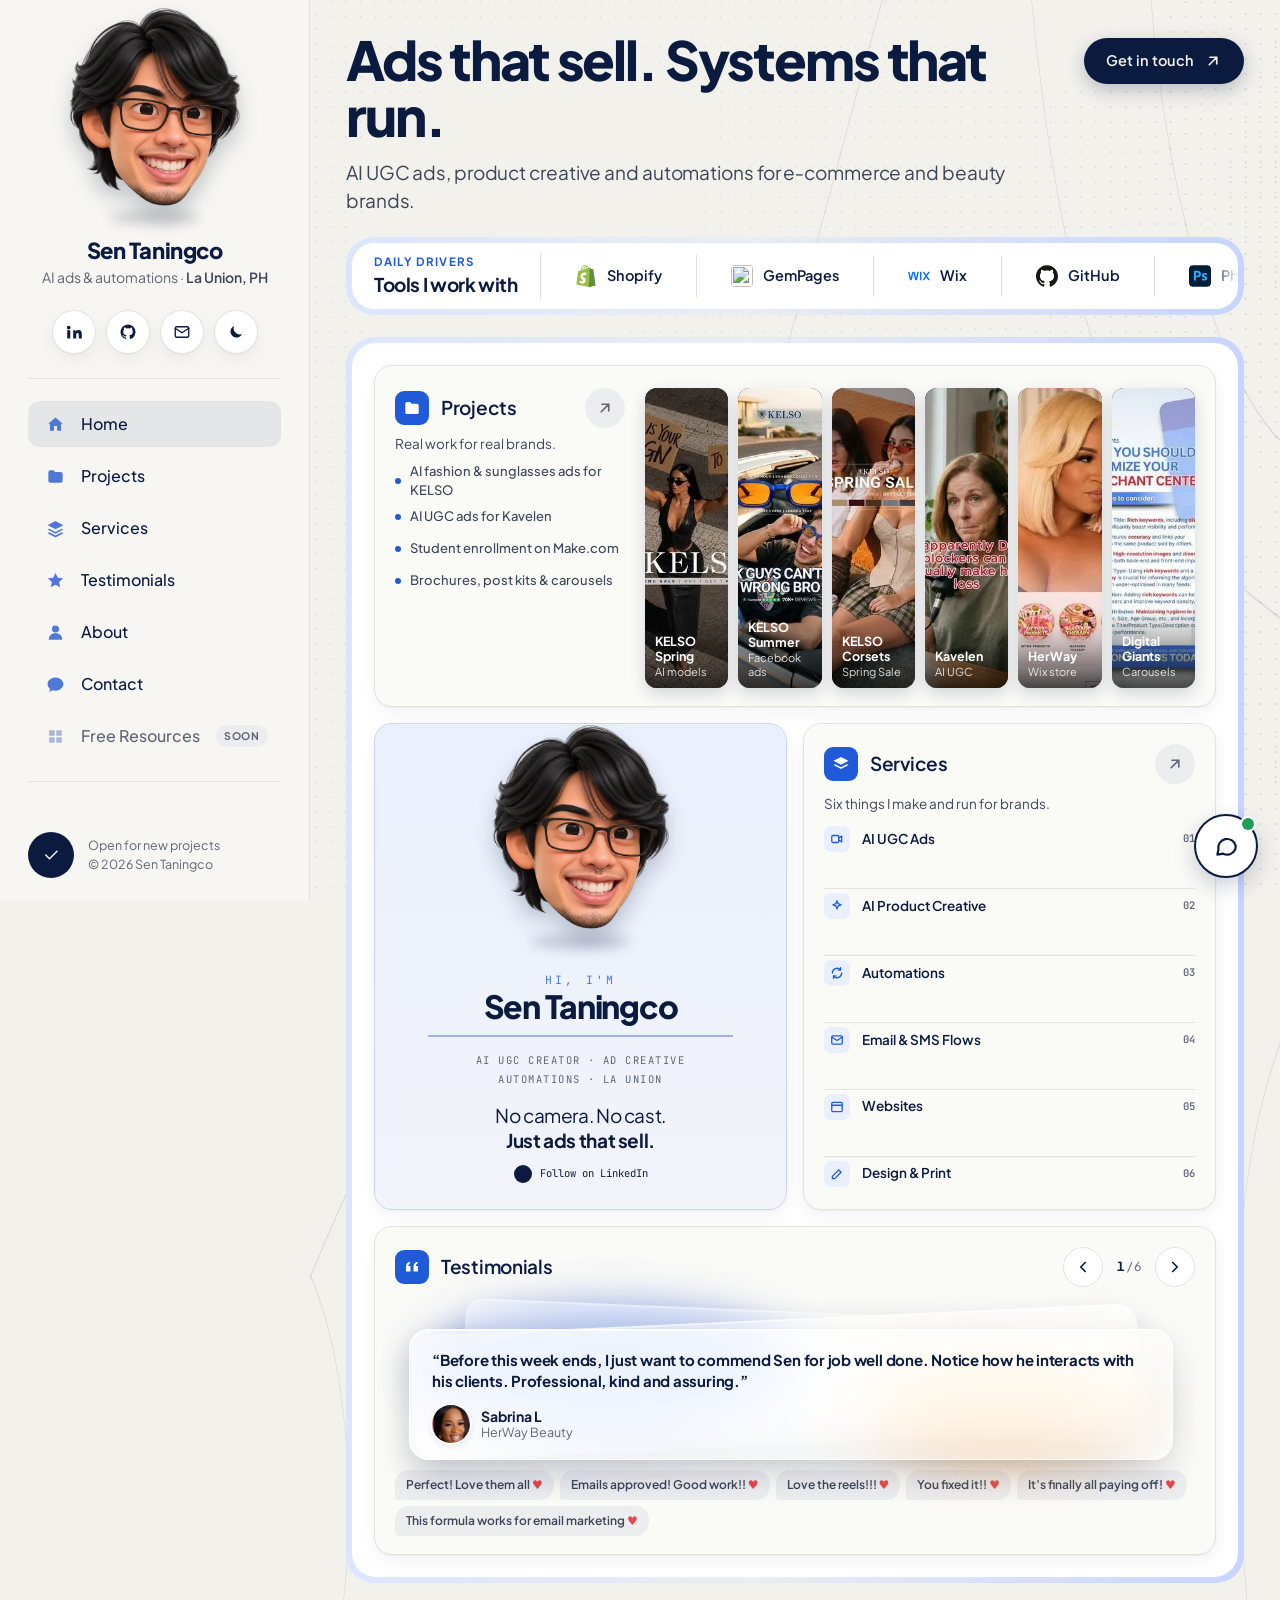
==== commit 7c13932d: "Remove private client cards; feature KELSO - Remove the locked private-client cards, the unbranded e" ====
--- a/index.html
+++ b/index.html
@@ -2,7 +2,7 @@
 <html lang="en">
 <head>
   <meta charset="utf-8">
-  <meta name="viewport" content="width=device-width, initial-scale=1, viewport-fit=cover">
+  <meta name="viewport" content="width=device-width, initial-scale=1, maximum-scale=1, user-scalable=no, viewport-fit=cover">
   <title>Sen Taningco — AI UGC Ads, Product Creative &amp; Automations</title>
   <meta name="description" content="Sen Taningco is a freelance AI marketing specialist in La Union, Philippines: AI UGC ads, AI product creative and automations for e‑commerce and beauty brands.">
   <meta property="og:title" content="Sen Taningco — AI UGC Ads, Product Creative &amp; Automations">
@@ -14,7 +14,12 @@
   <link rel="preconnect" href="https://fonts.googleapis.com">
   <link rel="preconnect" href="https://fonts.gstatic.com" crossorigin>
   <link href="https://fonts.googleapis.com/css2?family=Plus+Jakarta+Sans:wght@400;500;600;700;800&family=JetBrains+Mono:wght@500&display=swap" rel="stylesheet">
-  <link rel="stylesheet" href="assets/css/site.css?v=3e06fd39">
+  <script>
+    // No pinch or double-tap zoom on phones (iOS Safari ignores user-scalable)
+    ['gesturestart', 'gesturechange'].forEach(t => document.addEventListener(t, e => e.preventDefault(), { passive: false }));
+    document.addEventListener('touchmove', e => { if (e.touches.length > 1) e.preventDefault(); }, { passive: false });
+  </script>
+  <link rel="stylesheet" href="assets/css/site.css?v=5d98aa10">
   <style>
     .proj-list a { display: flex; align-items: center; gap: 9px; min-height: 32px; font-size: 13px; font-weight: 500; color: var(--body); text-decoration: none; }
     .proj-list { gap: 0 !important; margin-top: 8px !important; }
@@ -275,17 +280,17 @@
                 </div>
                 <p class="sub">Real work for real brands.</p>
                 <div class="proj-list">
-                  <a href="projects.html#ugc">AI UGC ads for Kavelen &amp; KELSO</a>
-                  <a href="projects.html#creative">Product shots on AI models</a>
+                  <a href="projects.html#ugc">AI fashion &amp; sunglasses ads for KELSO</a>
+                  <a href="projects.html#ugc">AI UGC ads for Kavelen</a>
                   <a href="projects.html#auto">Student enrollment on Make.com</a>
                   <a href="projects.html#design">Brochures, post kits &amp; carousels</a>
                 </div>
               </div>
               <div class="pv-strip">
+                <a class="pv-tile" href="projects.html#ugc"><img src="assets/img/afd82e385c4a.webp" alt="KELSO Spring Sale · AI models" loading="lazy"><span><b>KELSO Spring</b>AI models</span></a>
+                <a class="pv-tile" href="projects.html#ugc"><img src="assets/img/5d5431d3330b.webp" alt="KELSO Summer · Facebook ads" loading="lazy"><span><b>KELSO Summer</b>Facebook ads</span></a>
+                <a class="pv-tile" href="projects.html#ugc"><img src="assets/img/931e02d71d67.webp" alt="KELSO corsets · Spring Sale" loading="lazy"><span><b>KELSO Corsets</b>Spring Sale</span></a>
                 <a class="pv-tile" href="projects.html#ugc"><img src="assets/img/85a915bd9f6b.webp" alt="Kavelen · AI UGC" loading="lazy"><span><b>Kavelen</b>AI UGC</span></a>
-                <a class="pv-tile" href="projects.html#ugc"><img src="assets/img/afd82e385c4a.webp" alt="KELSO · AI UGC" loading="lazy"><span><b>KELSO</b>AI UGC</span></a>
-                <a class="pv-tile" href="projects.html#ugc"><img src="assets/img/5d5431d3330b.webp" alt="KELSO Summer · Facebook ads" loading="lazy"><span><b>KELSO Summer</b>Facebook ads</span></a>
-                <a class="pv-tile" href="projects.html#creative"><img src="assets/img/fdadfce53eac.webp" alt="Luxury eyewear · AI product shots" loading="lazy"><span><b>Luxury eyewear</b>AI product shots</span></a>
                 <a class="pv-tile" href="projects.html#web"><img src="assets/img/4560f95674c7.webp" alt="HerWay · Wix store" loading="lazy"><span><b>HerWay</b>Wix store</span></a>
                 <a class="pv-tile" href="projects.html#design"><img src="assets/img/96bb4d129b81.webp" alt="Digital Giants · Carousels" loading="lazy"><span><b>Digital Giants</b>Carousels</span></a>
               </div>
--- a/assets/css/site.css
+++ b/assets/css/site.css
@@ -263,3 +263,4 @@
 .ctd-btn:hover { background: var(--ink); color: var(--bg); }
 .ctd-btn.primary { background: var(--accent); border-color: var(--accent); color: #fff; }
 .ctd-btn.primary:hover { background: var(--accent-dark); border-color: var(--accent-dark); color: #fff; }
+html, body, .main { touch-action: manipulation; }
